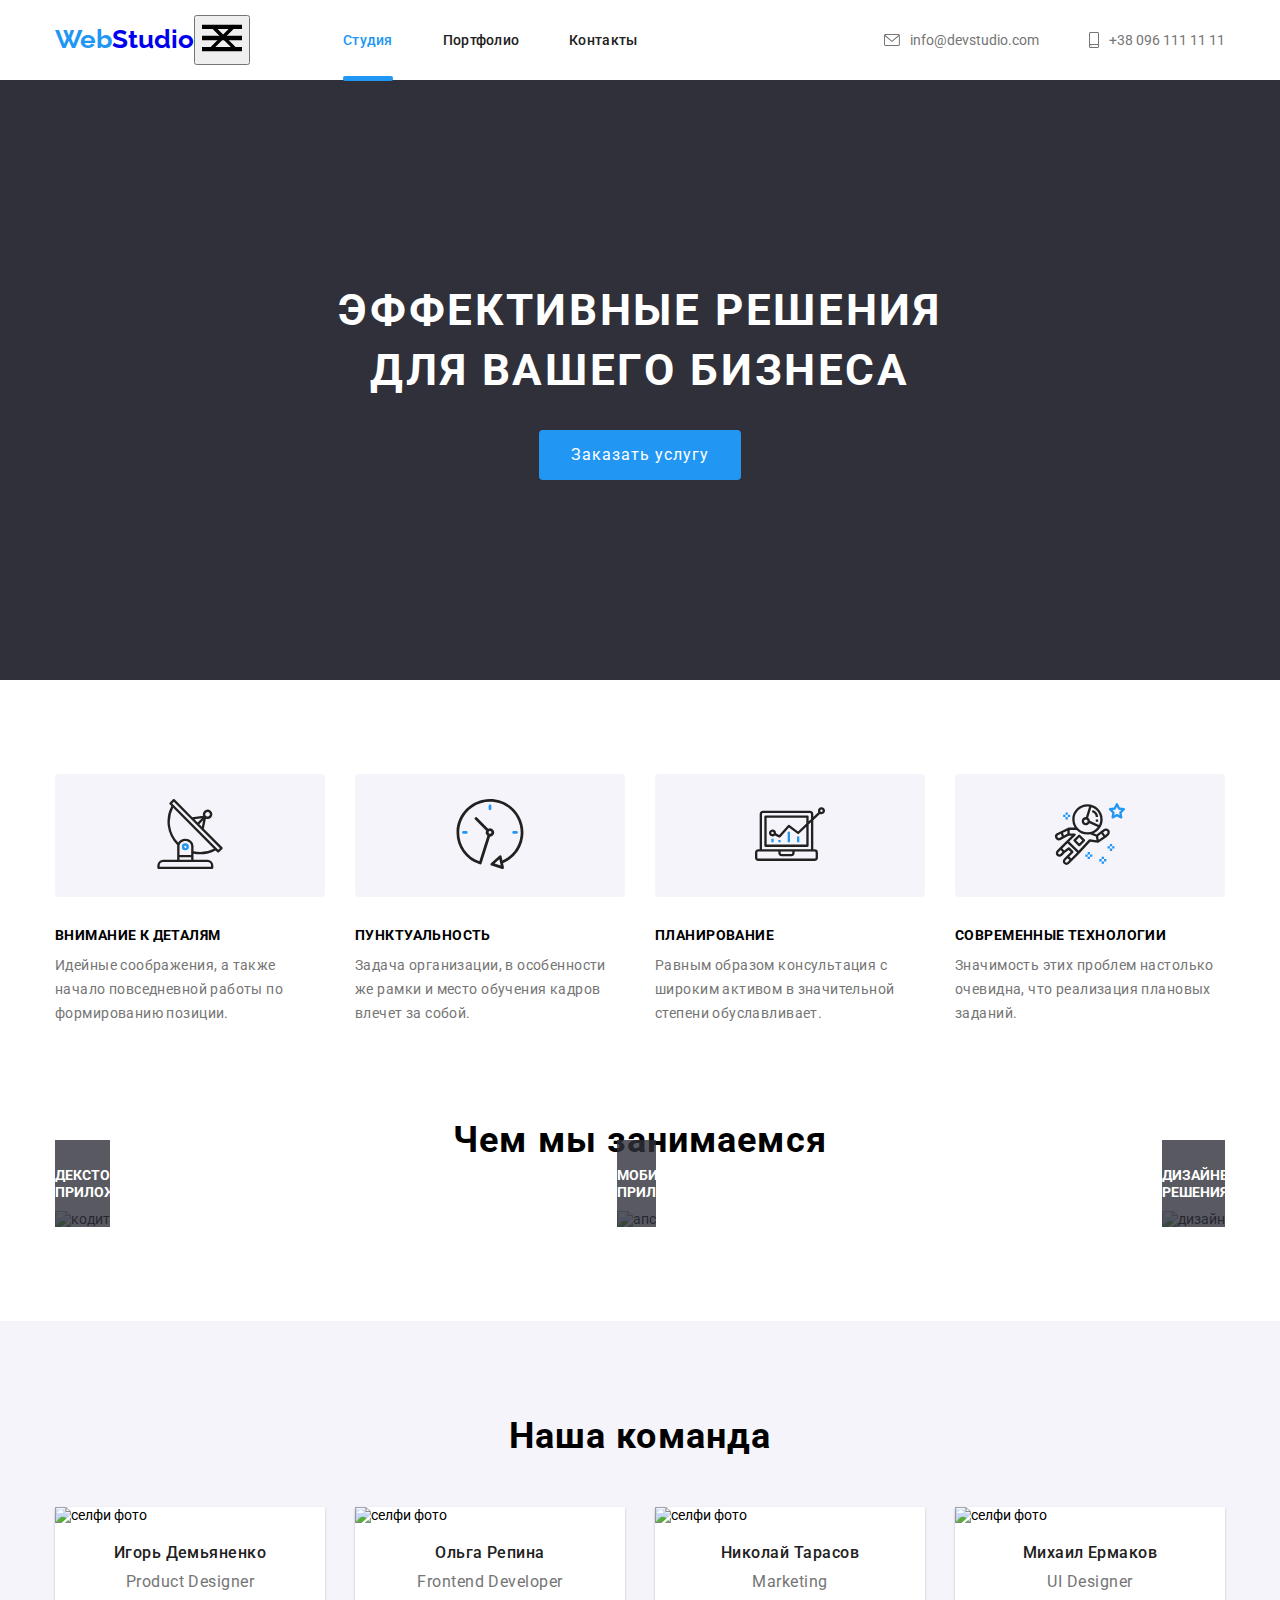
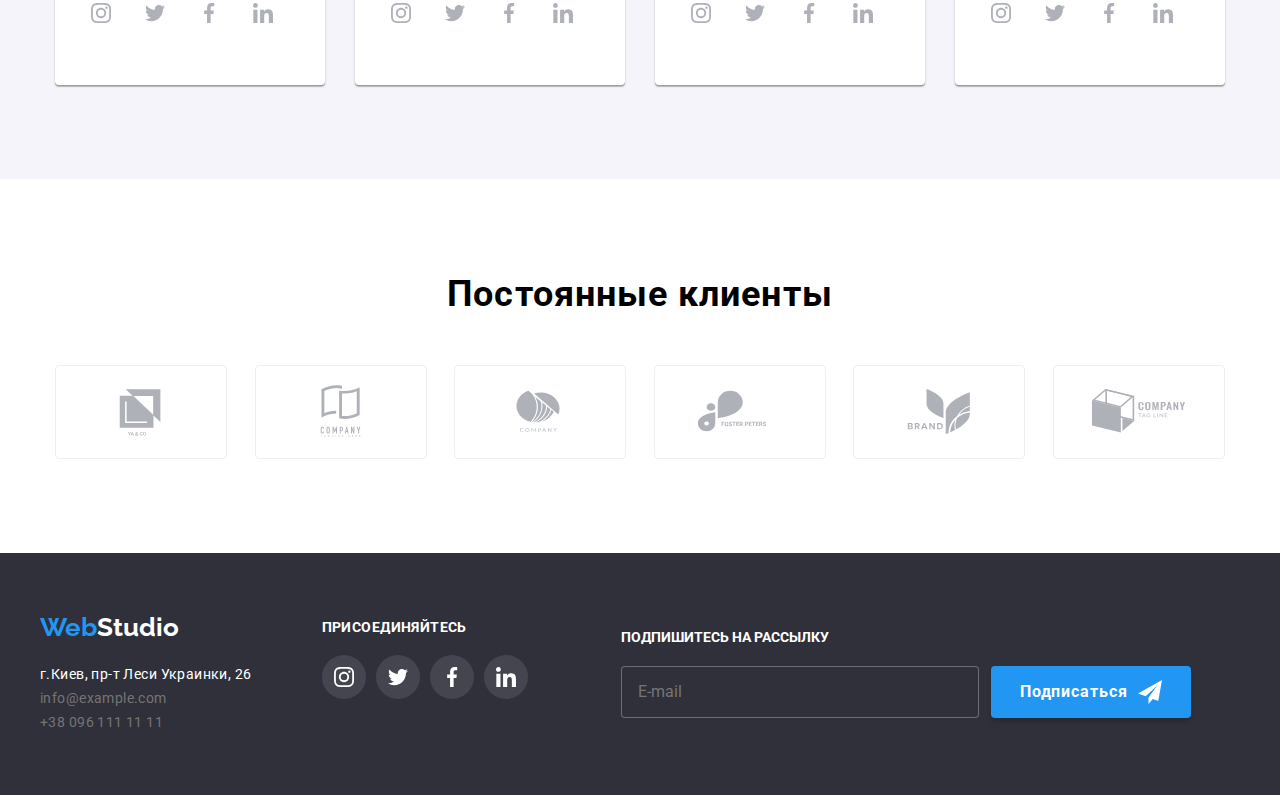
==== index.html @ fc9fba57 "main section media" ====
<!DOCTYPE html>
<html lang="en">

<head>
    <meta charset="UTF-8">
    <meta http-equiv="X-UA-Compatible" content="IE=edge">
    <meta name="viewport" content="width=device-width , initial-scale=1.0">
    <title>WebStudio</title>
    <link
        href="https://fonts.googleapis.com/css2?family=Raleway:wght@400;500&family=Roboto:wght@400;500;700;900&display=swap"
        rel="stylesheet">
    <!-- <link rel="stylesheet"
        href="https://cdnjs.cloudflare.com/ajax/libs/modern-normalize/1.1.0/modern-normalize.min.css"> -->
    <link rel="stylesheet" href="./css/main.min.css">
</head>

<body>
    <!-- шапка сайта -->
    <header class="header">
        <div class="container header__content--centered">
            <a href="#" class="logo"><span>Web</span>Studio</a>
            <button type="button" class="button__mobile  data-menu-button" aria-expanded="false"
                aria-control="header__menu">
                <svg width="40px" height="40px" aria-label="переключательмобильного меню">
                    <use class="button__mobile-menu" xlink:href="./images/svg/icon.svg#icon-mobile-menu">
                    </use>
                    <use class="button__mobile-cross" xlink:href="./images/svg/icon.svg#icon-close"></use>
                </svg>
            </button>
            <div class="header__menu " id="header__menu" data-menu></div>
            <!-- навигация шапки -->
            <nav class="nav-header">
                <ul class="nav-header__list">
                    <li class="nav-header__item nav-header__item-active"><a href="./index.html"
                            class="nav-header__link nav-header__link current">Студия</a>
                    </li>
                    <li class="nav-header__item"><a href="./portfolio.html" class="nav-header__link">Портфолио</a></li>
                    <li class="nav-header__item"><a href="#" class="nav-header__link">Контакты</a></li>
                </ul>
            </nav>

            <!-- контакты шапки -->
            <ul class="contacts-list">
                <li class="contacts-list__item">
                    <a href=" mailto:info@devstudio.com" class="contact-list__link contact-list__link--centered">
                        <svg class="svg-header" width="16" height="12">
                            <use href="./images/svg/icon.svg#icon-envelope"></use>
                        </svg>
                        <span>info@devstudio.com</span></a>
                </li>
                <li class="contacts-list__item">
                    <a href=" tel:+380961111111" class="contact-list__link contact-list__link--centered">
                        <svg class="svg-header" width="10" height="16">
                            <use href="./images/svg/icon.svg#icon-smartphone"></use>
                        </svg>
                        <span>+38 096 111 11 11</span></a>
                </li>
            </ul>
        </div>
    </header>

    <!-- главная страница -->
    <main class="main">
        <section class="main__section">
            <div class="container main__content">
                <h1 class="main__title">Эффективные решения для вашего бизнеса</h1>
                <button class="main__button" data-modal-open type="button">Заказать услугу</button>
            </div>
        </section>
        <!-- Информация -->
        <section class="info">
            <div class="container info__container">
                <ul class="info__list flex-between">
                    <li class="info__item">
                        <div class="svg">
                            <svg class="svg__icon" width="70" height="70">
                                <use href="./images/svg/icon.svg#icon-antenna"></use>
                            </svg>
                        </div>
                        <h2 class="info__label">Внимание к деталям</h2>
                        <p class="info-item">Идейные соображения, а также начало повседневной работы по формированию
                            позиции.</p>
                    </li>
                    <li class="info__item">
                        <div class="svg">
                            <svg class="svg__icon" width="70" height="70">
                                <use href="./images/svg/icon.svg#icon-clock"></use>
                            </svg>
                        </div>
                        <h2 class="info__label">Пунктуальность</h2>
                        <p class="info-item">Задача организации, в особенности же рамки и место обучения кадров влечет
                            за
                            собой.</p>
                    </li>
                    <li class="info__item">
                        <div class="svg">
                            <svg class="svg__icon" width="70" height="70">
                                <use href="./images/svg/icon.svg#icon-diagram"></use>
                            </svg>
                        </div>
                        <h2 class="info__label">Планирование</h2>
                        <p class="info-item">Равным образом консультация с широким активом в значительной степени
                            обуславливает.</p>
                    </li>
                    <li class="info__item">
                        <div class="svg">
                            <svg class="svg__icon" width="70" height="70">
                                <use href="./images/svg/icon.svg#icon-astronaut"></use>
                            </svg>
                        </div>
                        <h2 class="info__label">Современные технологии</h2>
                        <p class="info-item">Значимость этих проблем настолько очевидна, что реализация плановых
                            заданий.
                        </p>
                    </li>
                </ul>
            </div>

        </section>
        <!-- описание -->
        <section class="about-us">
            <div class="container">
                <h2 class="title">Чем мы занимаемся</h2>
                <ul class="preview flex-between">
                    <li class="preview__item">
                        <img class="preview__img" src="./images/img2.jpg" alt="кодит" width="370">
                        <p class="preview__text"> Декстопные приложения</p>
                    </li>
                    <li class="preview__item">
                        <img class="preview__img" src="./images/img3.jpg" alt="апс" width="370">
                        <p class="preview__text">Мобильные приложения</p>
                    </li>
                    <li class="preview__item">
                        <img class="preview__img" src="./images/img1.jpg" alt="дизайн" width="370">
                        <p class="preview__text"> Дизайнерские решения</p>
                    </li>
                </ul>
            </div>
        </section>
        <!-- команда -->
        <section class="team">
            <div class="container container-team">
                <h2 class="title">Наша команда</h2>
                <ul class="team-list flex-between">
                    <li class="team__card">
                        <img src="./images/img4.jpg" alt="селфи фото" width="270"></a>
                        <div class="team__discription">
                            <h3 class="team__name">Игорь Демьяненко</h3>
                            <p class="team__position">Product Designer</p>
                            <!-- блок соцсетей -->
                            <ul class="soc-wrap">
                                <li class="soc-wrap__item">
                                    <a href="#" class="soc-wrap__link">
                                        <svg width="20" height="20">
                                            <use href="./images/svg/icon.svg#icon-instagram">
                                            </use>
                                        </svg>
                                    </a>
                                </li>
                                <li class="soc-wrap__item">
                                    <a href="#" class="soc-wrap__link">
                                        <svg width="20" height="20">
                                            <use href="./images/svg/icon.svg#icon-twitter"></use>
                                        </svg>
                                    </a>
                                </li>
                                <li class="soc-wrap__item">
                                    <a href="#" class="soc-wrap__link">
                                        <svg width="20" height="20">
                                            <use href="./images/svg/icon.svg#icon-facebook"></use>
                                        </svg>
                                    </a>
                                </li>
                                <li class="soc-wrap__item">
                                    <a href="#" class="soc-wrap__link">
                                        <svg width="20" height="20">
                                            <use href="./images/svg/icon.svg#icon-linkedin"></use>
                                        </svg>
                                    </a>
                                </li>
                            </ul>
                        </div>
                    </li>
                    <li class="team__card">
                        <img src="./images/img7.jpg" alt="селфи фото" width="270"></a>
                        <div class="team__discription">
                            <h3 class="team__name">Ольга Репина</h3>
                            <p class="team__position">Frontend Developer</p>
                            <ul class="soc-wrap">
                                <li class="soc-wrap__item">
                                    <a href="#" class="soc-wrap__link">
                                        <svg width="20" height="20">
                                            <use href="./images/svg/icon.svg#icon-instagram">
                                            </use>
                                        </svg>
                                    </a>
                                </li>
                                <li class="soc-wrap__item">
                                    <a href="#" class="soc-wrap__link">
                                        <svg width="20" height="20">
                                            <use href="./images/svg/icon.svg#icon-twitter"></use>
                                        </svg>
                                    </a>
                                </li>
                                <li class="soc-wrap__item">
                                    <a href="#" class="soc-wrap__link">
                                        <svg width="20" height="20">
                                            <use href="./images/svg/icon.svg#icon-facebook"></use>
                                        </svg>
                                    </a>
                                </li>
                                <li class="soc-wrap__item">
                                    <a href="#" class="soc-wrap__link">
                                        <svg width="20" height="20">
                                            <use href="./images/svg/icon.svg#icon-linkedin"></use>
                                        </svg>
                                    </a>
                                </li>
                            </ul>
                        </div>

                    </li>
                    <li class="team__card">
                        <img src="./images/img6.jpg" alt="селфи фото" width="270"></a>
                        <div class="team__discription">
                            <h3 class="team__name">Николай Тарасов</h3>
                            <p class="team__position">Marketing</p>
                            <ul class="soc-wrap">
                                <li class="soc-wrap__item">
                                    <a href="#" class="soc-wrap__link">
                                        <svg width="20" height="20">
                                            <use href="./images/svg/icon.svg#icon-instagram">
                                            </use>
                                        </svg>
                                    </a>
                                </li>
                                <li class="soc-wrap__item">
                                    <a href="#" class="soc-wrap__link">
                                        <svg width="20" height="20">
                                            <use href="./images/svg/icon.svg#icon-twitter"></use>
                                        </svg>
                                    </a>
                                </li>
                                <li class="soc-wrap__item">
                                    <a href="#" class="soc-wrap__link">
                                        <svg width="20" height="20">
                                            <use href="./images/svg/icon.svg#icon-facebook"></use>
                                        </svg>
                                    </a>
                                </li>
                                <li class="soc-wrap__item">
                                    <a href="#" class="soc-wrap__link">
                                        <svg width="20" height="20">
                                            <use href="./images/svg/icon.svg#icon-linkedin"></use>
                                        </svg>
                                    </a>
                                </li>
                            </ul>
                        </div>
                    </li>
                    <li class="team__card">
                        <img src="./images/img5.jpg" alt="селфи фото" width="270"></a>
                        <div class="team__discription">
                            <h3 class="team__name">Михаил Ермаков</h3>
                            <p class="team__position">UI Designer</p>
                            <ul class="soc-wrap">
                                <li class="soc-wrap__item">
                                    <a href="#" class="soc-wrap__link">
                                        <svg width="20" height="20">
                                            <use href="./images/svg/icon.svg#icon-instagram">
                                            </use>
                                        </svg>
                                    </a>
                                </li>
                                <li class="soc-wrap__item">
                                    <a href="#" class="soc-wrap__link">
                                        <svg width="20" height="20">
                                            <use href="./images/svg/icon.svg#icon-twitter"></use>
                                        </svg>
                                    </a>
                                </li>
                                <li class="soc-wrap__item">
                                    <a href="#" class="soc-wrap__link">
                                        <svg width="20" height="20">
                                            <use href="./images/svg/icon.svg#icon-facebook"></use>
                                        </svg>
                                    </a>
                                </li>
                                <li class="soc-wrap__item">
                                    <a href="#" class="soc-wrap__link">
                                        <svg width="20" height="20">
                                            <use href="./images/svg/icon.svg#icon-linkedin"></use>
                                        </svg>
                                    </a>
                                </li>
                            </ul>
                        </div>
                    </li>
                </ul>
            </div>
        </section>
        <!-- Клиенты -->
        <section class="client">
            <div class="container">
                <h2 class="title">Постоянные клиенты</h2>
                <ul class="client-list flex-between">
                    <li class="client__item">
                        <a href="#" class="client__link centered">
                            <svg class="client__icon" width="106" height="60">
                                <use href="./images/svg/icon.svg#icon-Logo"></use>
                            </svg>
                        </a>
                    </li>
                    <li class="client__item">
                        <a href="#" class="client__link">
                            <svg class="client__icon" width="106" height="60">
                                <use href="./images/svg/icon.svg#icon-Logo-1"></use>
                            </svg>
                        </a>
                    </li>
                    <li class="client__item">
                        <a href="#" class="client__link">
                            <svg class="client__icon" width="106" height="60">
                                <use href="./images/svg/icon.svg#icon-Logo-2"></use>
                            </svg>
                        </a>
                    </li>
                    <li class="client__item">
                        <a href="#" class="client__link">
                            <svg class="client__icon" width="106" height="60">
                                <use href="./images/svg/icon.svg#icon-Logo-5"></use>
                            </svg>
                        </a>
                    </li>
                    <li class="client__item">
                        <a href="#" class="client__link">
                            <svg class="client__icon" width="106" height="60">
                                <use href="./images/svg/icon.svg#icon-Logo-3"></use>
                            </svg>
                        </a>
                    </li>
                    <li class="client__item">
                        <a href="#" class="client__link">
                            <svg class="client__icon" width="106" height="60">
                                <use href="./images/svg/icon.svg#icon-Logo-6"></use>
                            </svg>
                        </a>
                    </li>
                </ul>
            </div>
        </section>

        <!-- подвал -->
        <footer class="footer">
            <div class="container footer__content footer__content--centered">
                <div>
                    <a href="#" class="logo footer__logo"><span>Web</span>Studio</a>
                    <address class="address">
                        <ul class="address__list">
                            <li class="address__link"><a href="https://www.google.com/maps" class="address__map">г.Киев,
                                    пр-т Леси Украинки, 26</a></li>
                            <li class="address__link"><a href="#" class="contact-list__link">info@example.com</a></li>
                            <li class="address__link"><a href="tel:+380961111111" class="contact-list__link">+38 096 111
                                    11
                                    11</a>
                            </li>
                        </ul>
                    </address>
                </div>
                <!-- соцблок футера -->
                <div class="social-link-footer">
                    <h2 class="info-title-footer">Присоединяйтесь</h2>
                    <ul class="soc-wrap">
                        <li class="soc-wrap__item">
                            <a href="#" class="soc-wrap__link soc-wrap__link--color">
                                <svg class="soc-wrap__icon" width="20" height="20">
                                    <use href="./images/svg/icon.svg#icon-instagram"></use>
                                </svg>
                            </a>
                        </li>
                        <li class="soc-wrap__item">
                            <a href="#" class="soc-wrap__link soc-wrap__link--color">
                                <svg class="soc-wrap__icon" width="20" height="20">
                                    <use href="./images/svg/icon.svg#icon-twitter"></use>
                                </svg>
                            </a>
                        </li>
                        <li class="soc-wrap__item">
                            <a href="#" class="soc-wrap__link soc-wrap__link--color">
                                <svg class="soc-wrap__icon" width="20" height="20">
                                    <use href="./images/svg/icon.svg#icon-facebook"></use>
                                </svg>
                            </a>
                        </li>
                        <li class="soc-wrap__item">
                            <a href="#" class="soc-wrap__link soc-wrap__link--color">
                                <svg class="soc-wrap__icon" width="20" height="20">
                                    <use href="./images/svg/icon.svg#icon-linkedin"></use>
                                </svg>
                            </a>
                        </li>
                    </ul>
                </div>
                <!-- подписка в футере -->
                <div class="sub-form">
                    <form class="sub-form__content">
                        <div class="sub-form__input">
                            <label class="sub-form__caption" for="subscrabe">Подпишитесь на рассылку</label>
                            <input class="sub-form__email" type="email" name="subscrabe_email" id="subscrabe"
                                placeholder="E-mail" />
                        </div>
                        <div class="button-thumb">
                            <button type="submit" class="sub-button__label"> Подписаться
                                <svg class="sub-button__icon" width="24px" height="24px">
                                    <use href="./images/svg/icon.svg#icon-airplane"></use>
                                </svg>
                            </button>
                        </div>
                    </form>
                </div>
            </div>

        </footer>

        <!-- Модальное окно -->
        <div class="backdrop is-hidden" data-modal>
            <div class="modal">
                <button class="close" data-modal-close>
                    <svg class="close_icon" width="18px" height="18px">
                        <use href="./images/svg/icon.svg#icon-close">
                        </use>
                    </svg>
                </button>
                <!-- Формы модалки -->
                <form class="form-order" action="js-speaker-form">
                    <p class="form-header">Оставьте свои данные, мы вам перезвоним</p>
                    <div class="input-field">
                        <div class="position-field">
                            <label class="form-field ">
                                <span class="form-field-text">Имя</span>
                                <div class="form-field-position">
                                    <input class="form-input" type="text" name="user-name" />
                                    <svg class="form-icon" width="18px" height="18px">
                                        <use href="./images/svg/icon.svg#icon-person-black"></use>
                                    </svg>
                                </div>
                            </label>
                        </div>
                        <div class="position-field">
                            <label class="form-field">
                                <span class=" form-field-text">Телефон</span>
                                <div class="form-field-position">
                                    <input class="form-input" type="tel" name="user-tel" />
                                    <svg class="form-icon" width="18px" height="18px">
                                        <use href="./images/svg/icon.svg#icon-phone-black"></use>
                                    </svg>
                                </div>
                            </label>
                        </div>
                        <div class="position-field">
                            <label class="form-field">
                                <span class=" form-field-text"> Почта</span>
                                <div class="form-field-position">
                                    <input class="form-input" type="email" name="user-mail" />
                                    <svg class="form-icon" width="18px" height="18px">
                                        <use href="./images/svg/icon.svg#icon-email-black"></use>
                                    </svg>
                                </div>
                            </label>
                        </div>
                        <div class="position-field">
                            <label class="form-field">
                                <span class=" form-field-text">Комментарий</span>
                                <textarea class=" form-text" name="user-mail" rows="10"
                                    placeholder="Введите текст"></textarea>
                            </label>
                        </div>
                    </div>
                    <div class="form-field сheck_box_form">
                        <label class="сheck_box_label">
                            <input class="check_input" type="checkbox" name="privacy_policy">
                            <span class="check_box"></span>
                            Соглашаюсь с рассылкой и принимаю <a href="#">Условия договора</a>
                        </label>
                    </div>
                    <button class="button-form" type="submit">Отправить</button>
                </form>
                <script defer src="https://cdnjs.cloudflare.com/ajax/libs/body-scroll-lock/3.1.5/bodyScrollLock.min.js"
                    integrity="sha512-HowizSDbQl7UPEAsPnvJHlQsnBmU2YMrv7KkTBulTLEGz9chfBoWYyZJL+MUO6p/yBuuMO/8jI7O29YRZ2uBlA=="
                    crossorigin="anonymous"></script>
                <script defer src="js/mobile-menu.js"></script>
                <script src="./Js/menu.js"></script>
                <script src="./js/modal.js"></script>
</body>

</html>
---- css/main.min.css ----
/*! modern-normalize v0.6.0 | MIT License | https://github.com/sindresorhus/modern-normalize */*,*::before,*::after{-webkit-box-sizing:border-box;box-sizing:border-box}:root{-moz-tab-size:4;-o-tab-size:4;tab-size:4}html{line-height:1.15;-webkit-text-size-adjust:100%}body{margin:0}body{font-family:system-ui,-apple-system,"Segoe UI",Roboto,Helvetica,Arial,sans-serif,"Apple Color Emoji","Segoe UI Emoji"}hr{height:0}abbr[title]{-webkit-text-decoration:underline dotted;text-decoration:underline dotted}b,strong{font-weight:bolder}code,kbd,samp,pre{font-family:SFMono-Regular,Consolas,"Liberation Mono",Menlo,monospace;font-size:1em}small{font-size:80%}sub,sup{font-size:75%;line-height:0;position:relative;vertical-align:baseline}sub{bottom:-0.25em}sup{top:-0.5em}button,input,optgroup,select,textarea{font-family:inherit;font-size:100%;line-height:1.15;margin:0}button,select{text-transform:none}button,[type=button],[type=reset],[type=submit]{-webkit-appearance:button}button::-moz-focus-inner,[type=button]::-moz-focus-inner,[type=reset]::-moz-focus-inner,[type=submit]::-moz-focus-inner{border-style:none;padding:0}button:-moz-focusring,[type=button]:-moz-focusring,[type=reset]:-moz-focusring,[type=submit]:-moz-focusring{outline:1px dotted ButtonText}fieldset{padding:.35em .75em .625em}legend{padding:0}progress{vertical-align:baseline}[type=number]::-webkit-inner-spin-button,[type=number]::-webkit-outer-spin-button{height:auto}[type=search]{-webkit-appearance:textfield;outline-offset:-2px}[type=search]::-webkit-search-decoration{-webkit-appearance:none}::-webkit-file-upload-button{-webkit-appearance:button;font:inherit}summary{display:list-item}body{font-family:"Roboto",Arial,sans-serif;font-size:14px}address{font-style:normal;margin-top:20px}a{text-decoration:none}h1,h2,h3,p,ul{list-style:none;margin:0px;padding:0px}img{min-width:100%;height:auto;display:block}.centered{display:-webkit-box;display:-ms-flexbox;display:flex;-webkit-box-align:center;-ms-flex-align:center;align-items:center}.flex-between{display:-webkit-box;display:-ms-flexbox;display:flex;-webkit-box-pack:justify;-ms-flex-pack:justify;justify-content:space-between}.container{width:1200px;padding:0 15px;margin:0 auto}.logo{font-family:Raleway;font-size:26px;font-weight:700}.logo span{color:#2196f3}.nav-header{margin-left:93px}.nav-header__list{display:-webkit-box;display:-ms-flexbox;display:flex}.nav-header__item:not(:first-child){margin-left:50px}.nav-header__link::after{content:"";position:absolute;left:0;bottom:-1px;display:none;width:100%;height:5px;border-radius:2px;background-color:#2196f3}.nav-header__link{position:relative;display:block;padding:32px 0;color:#212121;font-weight:500;font-size:14px;line-height:16px;letter-spacing:.02em;-webkit-transition:color 250ms cubic-bezier(0.4, 0, 0.2, 1),background-color 250ms cubic-bezier(0.4, 0, 0.2, 1);transition:color 250ms cubic-bezier(0.4, 0, 0.2, 1),background-color 250ms cubic-bezier(0.4, 0, 0.2, 1)}.nav-header__link.current::after{display:block}.nav-header__link:hover,.current{color:#2196f3}.contacts-list{display:-webkit-box;display:-ms-flexbox;display:flex;margin-left:auto}.contacts-list__item+.contacts-list__item{margin-left:50px}.contact-list__link{color:#757575;-webkit-transition:color 250ms cubic-bezier(0.4, 0, 0.2, 1);transition:color 250ms cubic-bezier(0.4, 0, 0.2, 1)}.contact-list__link:hover{color:#2196f3}.contact-list__link:hover .svg-header{fill:#2196f3}.svg-header{margin-right:10px;fill:#757575;-webkit-transition:color 250ms cubic-bezier(0.4, 0, 0.2, 1);transition:color 250ms cubic-bezier(0.4, 0, 0.2, 1)}.header__content--centered,.contact-list__link--centered{display:-webkit-box;display:-ms-flexbox;display:flex;-webkit-box-align:center;-ms-flex-align:center;align-items:center}.main__button{padding:10px 32px;margin-top:30px;display:inline-block;border-radius:4px;border:none;background-color:#2196f3;color:#fff;cursor:pointer;font-size:16px;line-height:30px;letter-spacing:.06em;-webkit-transition:color 250ms cubic-bezier(0.4, 0, 0.2, 1),background-color 250ms cubic-bezier(0.4, 0, 0.2, 1);transition:color 250ms cubic-bezier(0.4, 0, 0.2, 1),background-color 250ms cubic-bezier(0.4, 0, 0.2, 1)}.main__button:focus,.main__button:hover{color:#2196f3;background-color:#fff}.title{margin-bottom:50px;text-align:center;font-weight:700;font-size:36px;line-height:42px;letter-spacing:.03em}.main__section{padding:200px 0;text-align:center;background-color:#2f303a;background-size:cover;background-position:center;background-image:-webkit-gradient(linear, left top, right top, from(rgba(47, 48, 58, 0.4)), to(rgba(47, 48, 58, 0.4))),url(../images/mainsection.jpg);background-image:linear-gradient(to right, rgba(47, 48, 58, 0.4), rgba(47, 48, 58, 0.4)),url(../images/mainsection.jpg)}.main__section .main__title{margin:auto;width:696px;color:#fff;font-size:44px;line-height:60px;letter-spacing:.06em;text-transform:uppercase}.info__item{width:270px}.info{padding:94px 0 47px}.svg{background-color:#f5f4fa;padding:25px 100px;border-radius:4px}.info__label{padding-top:30px;padding-bottom:10px;font-size:14px;line-height:16px;letter-spacing:.03em;text-transform:uppercase}.info-item{color:#757575;font-size:14px;line-height:24px;letter-spacing:.03em}.about-us{padding:47px 0 94px}.preview__item{position:relative}.preview__img{display:block;width:100%;height:auto}.preview__text{position:absolute;padding:27px 0;left:0;bottom:0;width:100%;color:#fff;font-weight:700;font-size:14px;line-height:1.17;text-transform:uppercase;text-align:center;background-color:rgba(47,48,58,.8)}.team{background-color:#f5f4fa;padding:94px 0px}.team__card{background-color:#fff;border-radius:0px 0px 4px 4px}.team-list .team__card{-webkit-box-shadow:0px 1px 3px rgba(0,0,0,.12),0px 1px 1px rgba(0,0,0,.14),0px 2px 1px rgba(0,0,0,.2);box-shadow:0px 1px 3px rgba(0,0,0,.12),0px 1px 1px rgba(0,0,0,.14),0px 2px 1px rgba(0,0,0,.2);border-radius:0 0 4px 4px}.team__discription{padding:20px 24px}.team__name{margin-bottom:10px;font-size:16px;font-weight:500;color:#212121;line-height:19px;text-align:center;letter-spacing:.03em}.team__position{color:#757575;font-size:16px;font-weight:400;line-height:19px;text-align:center;letter-spacing:.03em}.soc-wrap{display:-webkit-box;display:-ms-flexbox;display:flex;margin:0 auto;padding-bottom:30px}.soc-wrap__item:not(:last-child){margin-right:10px}.soc-wrap__link{display:-webkit-box;display:-ms-flexbox;display:flex;height:44px;width:44px;border-radius:50%;-webkit-box-align:center;-ms-flex-align:center;align-items:center;-webkit-box-pack:center;-ms-flex-pack:center;justify-content:center;fill:#afb1b8;-webkit-transition:fill 250ms cubic-bezier(0.4, 0, 0.2, 1);transition:fill 250ms cubic-bezier(0.4, 0, 0.2, 1);-webkit-transition:background-color 250ms cubic-bezier(0.4, 0, 0.2, 1);transition:background-color 250ms cubic-bezier(0.4, 0, 0.2, 1)}.soc-wrap__link:hover,.soc-wrap__link:focus{background-color:#2196f3;fill:#fff}.client{padding:94px 0}.client__item{display:-webkit-box;display:-ms-flexbox;display:flex}.client__link{display:-webkit-box;display:-ms-flexbox;display:flex;-webkit-box-pack:center;-ms-flex-pack:center;justify-content:center;-webkit-box-align:center;-ms-flex-align:center;align-items:center;padding:16px 32px;border-radius:4px;border:1px solid #eee;-webkit-transition:color 250ms cubic-bezier(0.4, 0, 0.2, 1),border 250ms cubic-bezier(0.4, 0, 0.2, 1);transition:color 250ms cubic-bezier(0.4, 0, 0.2, 1),border 250ms cubic-bezier(0.4, 0, 0.2, 1)}.client__icon{fill:#afb1b8}.client__link:hover,.client__link:focus{border-color:#2196f3}.client__link:hover .client__icon{fill:#2196f3}.footer{background-color:#2f303a;padding:60px 0}.footer__content{padding:0px}.footer__content--centered{display:-webkit-box;display:-ms-flexbox;display:flex;-webkit-box-align:center;-ms-flex-align:center;align-items:center}.footer__logo,.address__map{color:#fff;-webkit-transition:color 250ms cubic-bezier(0.4, 0, 0.2, 1);transition:color 250ms cubic-bezier(0.4, 0, 0.2, 1)}.address{margin-top:20px}.address__map{color:#fff;font-size:14px;line-height:1.7;letter-spacing:.03em;text-decoration:none;font-style:normal;-webkit-transition:color 250ms cubic-bezier(0.4, 0, 0.2, 1);transition:color 250ms cubic-bezier(0.4, 0, 0.2, 1)}.address__map:hover,.address__map:focus{color:#2196f3}.address__link{color:#fff;font-size:14px;line-height:1.7;letter-spacing:.03em;text-decoration:none;font-style:normal;-webkit-transition:color 250ms cubic-bezier(0.4, 0, 0.2, 1);transition:color 250ms cubic-bezier(0.4, 0, 0.2, 1)}.info-title-footer{padding-bottom:20px;color:#fff;font-size:14px;line-height:16px;letter-spacing:.03em;text-transform:uppercase}.social-link-footer{margin-left:70px}.soc-wrap__icon{-webkit-transition:fill 250ms cubic-bezier(0.4, 0, 0.2, 1);transition:fill 250ms cubic-bezier(0.4, 0, 0.2, 1)}.soc-wrap__link--color{fill:#fff;background-color:rgba(255,255,255,.1);-webkit-transition:background-color 250ms cubic-bezier(0.4, 0, 0.2, 1);transition:background-color 250ms cubic-bezier(0.4, 0, 0.2, 1)}.sub-form{margin-left:93px}.sub-form__content{display:-webkit-box;display:-ms-flexbox;display:flex;margin-left:auto}.sub-form__content:last-child{-webkit-box-align:end;-ms-flex-align:end;align-items:flex-end}.sub-form__input{display:-webkit-box;display:-ms-flexbox;display:flex;max-width:358px;-webkit-box-orient:vertical;-webkit-box-direction:normal;-ms-flex-direction:column;flex-direction:column}.sub-form__caption{color:#fff;font-weight:700;font-size:14px;line-height:1.14;text-transform:uppercase}.sub-form__email{background-color:#2f303a;font-size:16px;line-height:1.25;border:1px solid rgba(255,255,255,.3);border-radius:4px;margin-top:20px;padding:14.5px 0 15px 16px;width:358px;color:#fff}.sub-button__label{color:#fff;background-color:#2196f3;font-weight:700;font-size:16px;line-height:1.87;cursor:pointer;letter-spacing:.06em;display:-webkit-box;display:-ms-flexbox;display:flex;-webkit-box-align:center;-ms-flex-align:center;align-items:center;-webkit-box-pack:center;-ms-flex-pack:center;justify-content:center;margin-left:12px;padding:11px 29px;border-radius:4px;border:0px solid transparent;-webkit-box-shadow:0px 4px 4px rgba(0,0,0,.15);box-shadow:0px 4px 4px rgba(0,0,0,.15);-webkit-transition:background-color 250ms cubic-bezier(0.4, 0, 0.2, 1),color 250ms cubic-bezier(0.4, 0, 0.2, 1);transition:background-color 250ms cubic-bezier(0.4, 0, 0.2, 1),color 250ms cubic-bezier(0.4, 0, 0.2, 1)}.sub-button__label:hover,.sub-button__label:focus,.sub-button__label:hover .sub-button__icon{color:#2196f3;background-color:#fff;fill:#2196f3}.sub-button__icon{margin-left:10px;fill:#fff;-webkit-transition:fill 250ms cubic-bezier(0.4, 0, 0.2, 1);transition:fill 250ms cubic-bezier(0.4, 0, 0.2, 1)}.backdrop.is-hidden{opacity:0;pointer-events:none}.backdrop{position:fixed;left:0;top:0;width:100%;height:100%;background-color:rgba(0,0,0,.2);opacity:1;-webkit-transition:opacity 250ms cubic-bezier(0.4, 0, 0.2, 1);transition:opacity 250ms cubic-bezier(0.4, 0, 0.2, 1)}.backdrop.is-hidden .modal{-webkit-transform:translate(-50%, -50%) scale(0.1);transform:translate(-50%, -50%) scale(0.1)}.modal{position:absolute;left:50%;top:50%;padding:40px;min-width:528px;min-height:581px;border-radius:4px;background-color:#fff;-webkit-transform:translate(-50%, -50%) scale(0.9);transform:translate(-50%, -50%) scale(0.9);-webkit-transition:-webkit-transform 250ms cubic-bezier(0.4, 0, 0.2, 1);transition:-webkit-transform 250ms cubic-bezier(0.4, 0, 0.2, 1);transition:transform 250ms cubic-bezier(0.4, 0, 0.2, 1);transition:transform 250ms cubic-bezier(0.4, 0, 0.2, 1), -webkit-transform 250ms cubic-bezier(0.4, 0, 0.2, 1)}.close{display:-webkit-box;display:-ms-flexbox;display:flex;color:#212121;position:absolute;-webkit-box-align:center;-ms-flex-align:center;align-items:center;right:8px;top:8px;width:30px;height:30px;cursor:pointer;background-color:#fff;border:1px solid rgba(0,0,0,.1);border-radius:50%;-webkit-transition:color 250ms cubic-bezier(0.4, 0, 0.2, 1);transition:color 250ms cubic-bezier(0.4, 0, 0.2, 1)}.close:hover,.close:focus{color:#2196f3}.form-header{display:inline-block;font-weight:700;font-size:20px;line-height:1.17;color:#212121;text-align:center;margin-bottom:12px}.form-input:focus+.form-icon{fill:#2196f3}.form-input:focus,.form-text:focus,.form-input:hover,.form-text:hover{border-color:#2196f3;outline:none}.form-field-position{position:relative}.position-field{margin-bottom:10px}.form-field{display:-webkit-box;display:-ms-flexbox;display:flex;-webkit-box-orient:vertical;-webkit-box-direction:normal;-ms-flex-direction:column;flex-direction:column}.check_box_form{margin:30px 0 20px 0}.form-field-text{font-size:12px;line-height:1.16;letter-spacing:.01em;margin-bottom:4px}.form-text{resize:none;border:1px solid rgba(33,33,33,.2);padding:12px 16px;-webkit-transition:border 250ms cubic-bezier(0.4, 0, 0.2, 1);transition:border 250ms cubic-bezier(0.4, 0, 0.2, 1)}.form-icon{fill:#212121;position:absolute;top:50%;left:15px;-webkit-transform:translateY(-50%);transform:translateY(-50%);-webkit-transition:fill 250ms cubic-bezier(0.4, 0, 0.2, 1);transition:fill 250ms cubic-bezier(0.4, 0, 0.2, 1)}.form-input{padding:11px 0 11px 42px;border:1px solid rgba(33,33,33,.2);border-radius:4px;width:100%;-webkit-transition:border 250ms cubic-bezier(0.4, 0, 0.2, 1);transition:border 250ms cubic-bezier(0.4, 0, 0.2, 1)}.input-field{margin-bottom:20px}.check_box_label{display:-webkit-box;display:-ms-flexbox;display:flex;-webkit-box-pack:center;-ms-flex-pack:center;justify-content:center;-webkit-box-align:center;-ms-flex-align:center;align-items:center;font-size:14px;line-height:1.71;cursor:pointer}.check_input{position:absolute;-webkit-appearance:none;-moz-appearance:none;appearance:none}.check_box{display:inline-block;width:16px;height:15px;background-color:#fff;border:2px solid #212121;margin-right:7px;border-radius:4px;-webkit-transition:background-color 250ms cubic-bezier(0.4, 0, 0.2, 1),background-image 250ms cubic-bezier(0.4, 0, 0.2, 1);transition:background-color 250ms cubic-bezier(0.4, 0, 0.2, 1),background-image 250ms cubic-bezier(0.4, 0, 0.2, 1)}.check_input:checked+.check_box{background-size:contain;background-origin:border-box;background-color:#2196f3;border:1px solid #2196f3;background-image:url(./images/icon\check.svg);-webkit-transition:background-image 250ms cubic-bezier(0.4, 0, 0.2, 1);transition:background-image 250ms cubic-bezier(0.4, 0, 0.2, 1)}.button-form{background-color:#2196f3;color:#fff;font-weight:700;font-size:16px;line-height:1.87;letter-spacing:.06em;min-width:200px;padding:10px 55px;display:-webkit-box;display:-ms-flexbox;display:flex;margin-left:auto;margin-right:auto;margin-top:30px;cursor:pointer;border-radius:4px;border:1px solid transparent;-webkit-box-shadow:0px 4px 4px rgba(0,0,0,.15);box-shadow:0px 4px 4px rgba(0,0,0,.15);-webkit-transition:background-color 250ms cubic-bezier(0.4, 0, 0.2, 1),color 250ms cubic-bezier(0.4, 0, 0.2, 1),border 250ms cubic-bezier(0.4, 0, 0.2, 1);transition:background-color 250ms cubic-bezier(0.4, 0, 0.2, 1),color 250ms cubic-bezier(0.4, 0, 0.2, 1),border 250ms cubic-bezier(0.4, 0, 0.2, 1)}.button-form:focus,.button-form:hover{background-color:#fff;color:#2196f3;border:1px solid #2196f3}.secondary__button{padding:6px 22px;list-style:none;color:#212121;background-color:#f5f4fa;border-radius:4px;border:none;cursor:pointer;font-size:16px;line-height:26px;text-align:center;letter-spacing:.03em;-webkit-transition:color 250ms cubic-bezier(0.4, 0, 0.2, 1),background-color 250ms cubic-bezier(0.4, 0, 0.2, 1);transition:color 250ms cubic-bezier(0.4, 0, 0.2, 1),background-color 250ms cubic-bezier(0.4, 0, 0.2, 1)}.secondary__button:hover,.secondary__button:focus{-webkit-box-shadow:0px 3px 1px rgba(0,0,0,.1),0px 1px 2px rgba(0,0,0,.08),0px 2px 2px rgba(0,0,0,.12);box-shadow:0px 3px 1px rgba(0,0,0,.1),0px 1px 2px rgba(0,0,0,.08),0px 2px 2px rgba(0,0,0,.12);color:#fff;background-color:#2196f3}.filter__item:not(:last-child){display:-webkit-box;display:-ms-flexbox;display:flex;text-align:center;margin-right:8px}.filter__list{display:-webkit-box;display:-ms-flexbox;display:flex;-webkit-box-pack:center;-ms-flex-pack:center;justify-content:center;margin-bottom:50px}.line{border-bottom:1px solid #ececec}.portfolio-section{padding:94px}.product__text{color:#757575;font-weight:400;font-size:16px;line-height:30px;letter-spacing:.03em}.product__meta{padding:20px 24px;border:1px solid #eee;border-top:none;background-color:#fff}.product__title{color:#212121;font-size:18px;line-height:36px;letter-spacing:.06em}.portfolio__item{width:370px}.product__thumb{position:relative;overflow:hidden}.overlay{content:"";position:absolute;top:0;left:0;width:100%;height:100%;background-color:rgba(33,150,243,.9);-webkit-transform:translateY(100%);transform:translateY(100%);-webkit-transition:-webkit-transform 250ms cubic-bezier(0.4, 0, 0.2, 1);transition:-webkit-transform 250ms cubic-bezier(0.4, 0, 0.2, 1);transition:transform 250ms cubic-bezier(0.4, 0, 0.2, 1);transition:transform 250ms cubic-bezier(0.4, 0, 0.2, 1), -webkit-transform 250ms cubic-bezier(0.4, 0, 0.2, 1)}.product:hover .overlay,.product:hover .overlay__text{-webkit-transform:translateY(0);transform:translateY(0)}.overlay__text{font-size:18px;line-height:1.56;color:#fff;padding:63px 24px}.portfolio__item:not(:nth-child(3n)){margin-right:30px}.portfolio__item:not(:nth-child(-n+3)){margin-top:30px}.portfolio{display:-webkit-box;display:-ms-flexbox;display:flex;-ms-flex-wrap:wrap;flex-wrap:wrap}.product__link{display:block;-webkit-transition:-webkit-transform 250ms cubic-bezier(0.4, 0, 0.2, 1);transition:-webkit-transform 250ms cubic-bezier(0.4, 0, 0.2, 1);transition:transform 250ms cubic-bezier(0.4, 0, 0.2, 1);transition:transform 250ms cubic-bezier(0.4, 0, 0.2, 1), -webkit-transform 250ms cubic-bezier(0.4, 0, 0.2, 1)}.product__link:hover,.product__link:focus{-webkit-box-shadow:0px 1px 1px rgba(0,0,0,.16),1px 4px 6px rgba(0,0,0,.16);box-shadow:0px 1px 1px rgba(0,0,0,.16),1px 4px 6px rgba(0,0,0,.16)}/*# sourceMappingURL=main.min.css.map */
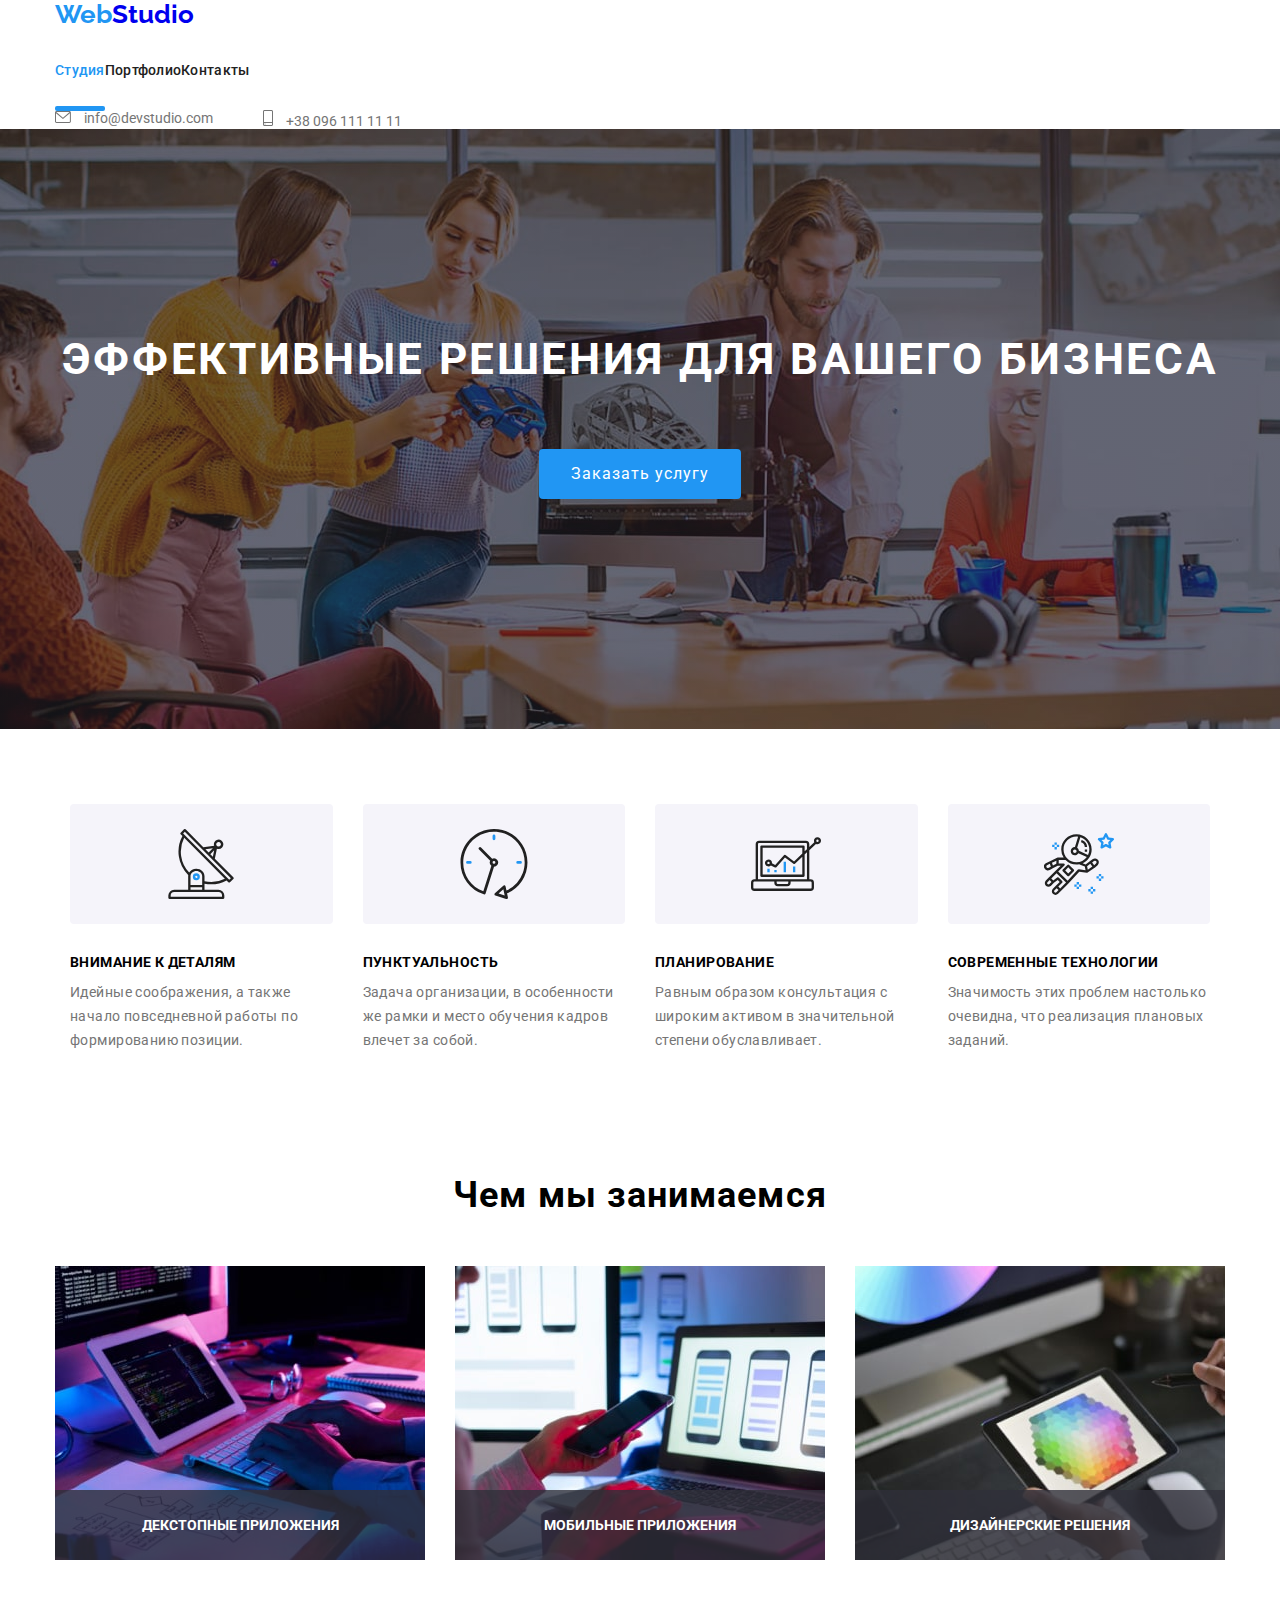
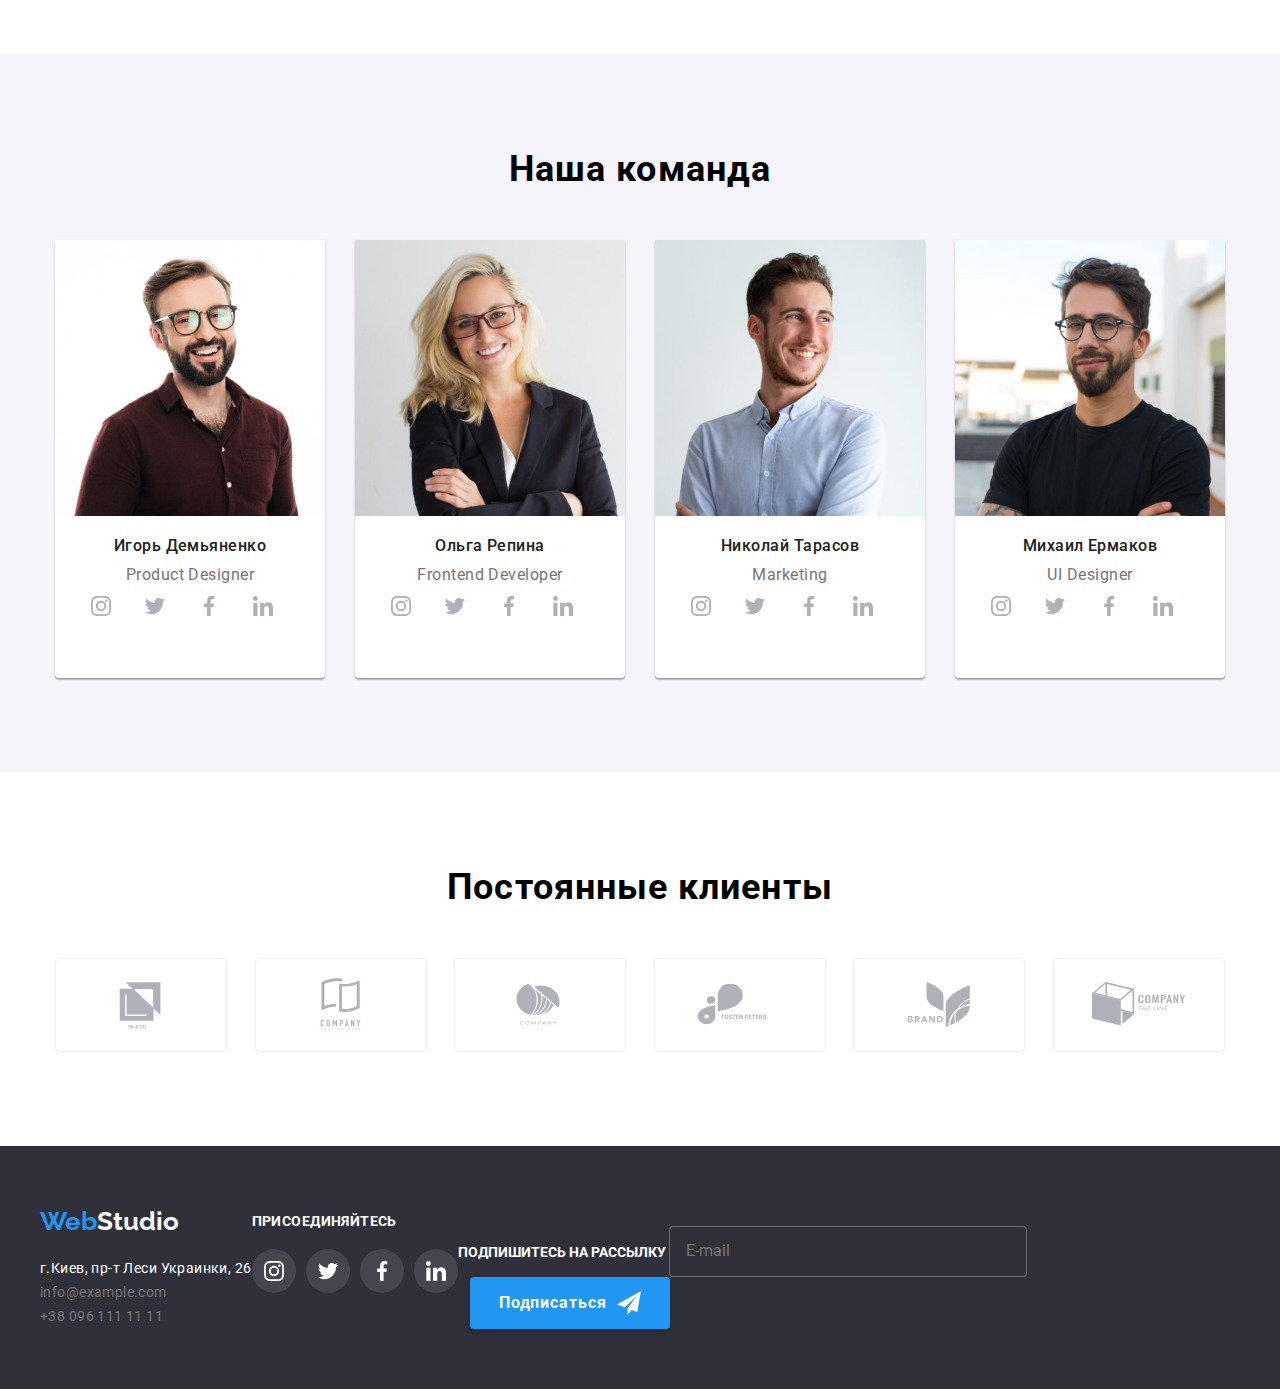
==== commit ccdda4b2: "мобильная версия about" ====
--- a/index.html
+++ b/index.html
@@ -21,7 +21,7 @@
             <a href="#" class="logo"><span>Web</span>Studio</a>
             <button type="button" class="button__mobile  data-menu-button" aria-expanded="false"
                 aria-control="header__menu">
-                <svg width="40px" height="40px" aria-label="переключательмобильного меню">
+                <svg width="40px" height="40px" aria-label="переключател мобильного меню">
                     <use class="button__mobile-menu" xlink:href="./images/svg/icon.svg#icon-mobile-menu">
                     </use>
                     <use class="button__mobile-cross" xlink:href="./images/svg/icon.svg#icon-close"></use>
@@ -123,15 +123,21 @@
                 <h2 class="title">Чем мы занимаемся</h2>
                 <ul class="preview flex-between">
                     <li class="preview__item">
-                        <img class="preview__img" src="./images/img2.jpg" alt="кодит" width="370">
+                        <img class="preview__img"
+                            srcset="./images/about/about-1-min.jpg 1x, ./images/about/about-1@2x-min.jpg 2x, ./images/about/about-1@3x-min.jpg 3x"
+                            src="./images/about/about-1-min.jpg" alt="кодит" width="370">
                         <p class="preview__text"> Декстопные приложения</p>
                     </li>
                     <li class="preview__item">
-                        <img class="preview__img" src="./images/img3.jpg" alt="апс" width="370">
+                        <img class="preview__img"
+                            srcset="./images/about/about-2-min.jpg 1x, ./images/about/about-2@2x-min.jpg 2x, ./images/about/about-2@3x-min.jpg 3x"
+                            src="./images/about/about-2-min.jpg" alt="апс" width="370">
                         <p class="preview__text">Мобильные приложения</p>
                     </li>
                     <li class="preview__item">
-                        <img class="preview__img" src="./images/img1.jpg" alt="дизайн" width="370">
+                        <img class="preview__img"
+                            srcset="./images/about/about-3-min.jpg 1x, ./images/about/about-3@2x-min.jpg 2x, ./images/about/about-3@3x-min.jpg 3x"
+                            src="./images/about/about-3-min.jpg" alt="дизайн" width="370">
                         <p class="preview__text"> Дизайнерские решения</p>
                     </li>
                 </ul>
@@ -143,7 +149,8 @@
                 <h2 class="title">Наша команда</h2>
                 <ul class="team-list flex-between">
                     <li class="team__card">
-                        <img src="./images/img4.jpg" alt="селфи фото" width="270"></a>
+                        <img srcset="./images/founders/480/founder-1-min.jpg 1x, ./images/founders/480/founder-1@2x-min.jpg 2x, ./images/founders/480/founder-1@3x-min.jpg 3x"
+                            src="./images/founders/480/founder-1-min.jpg" alt="селфи фото" width="270"></a>
                         <div class="team__discription">
                             <h3 class="team__name">Игорь Демьяненко</h3>
                             <p class="team__position">Product Designer</p>
@@ -182,7 +189,8 @@
                         </div>
                     </li>
                     <li class="team__card">
-                        <img src="./images/img7.jpg" alt="селфи фото" width="270"></a>
+                        <img srcset="./images/founders/480/founder-2-min.jpg 1x, ./images/founders/480/founder-2@2x-min.jpg 2x, ./images/founders/480/founder-2@3x-min.jpg 3x"
+                            src="./images/founders/480/founder-2-min.jpg" alt="селфи фото" width="270"></a>
                         <div class="team__discription">
                             <h3 class="team__name">Ольга Репина</h3>
                             <p class="team__position">Frontend Developer</p>
@@ -221,7 +229,8 @@
 
                     </li>
                     <li class="team__card">
-                        <img src="./images/img6.jpg" alt="селфи фото" width="270"></a>
+                        <img srcset="./images/founders/480/founder-3-min.jpg 1x, ./images/founders/480/founder-3@2x-min.jpg 2x, ./images/founders/480/founder-3@3x-min.jpg 3x"
+                            src="./images/founders/480/founder-3-min.jpg" alt="селфи фото" width="270"></a>
                         <div class="team__discription">
                             <h3 class="team__name">Николай Тарасов</h3>
                             <p class="team__position">Marketing</p>
@@ -259,7 +268,8 @@
                         </div>
                     </li>
                     <li class="team__card">
-                        <img src="./images/img5.jpg" alt="селфи фото" width="270"></a>
+                        <img srcset="./images/founders/480/founder-4-min.jpg 1x, ./images/founders/480/founder-4@2x-min.jpg 2x, ./images/founders/480/founder-4@3x-min.jpg 3x"
+                            src="./images/founders/480/founder-4-min.jpg" alt="селфи фото" width="270"></a>
                         <div class="team__discription">
                             <h3 class="team__name">Михаил Ермаков</h3>
                             <p class="team__position">UI Designer</p>
@@ -485,10 +495,10 @@
                     </div>
                     <button class="button-form" type="submit">Отправить</button>
                 </form>
-                <script defer src="https://cdnjs.cloudflare.com/ajax/libs/body-scroll-lock/3.1.5/bodyScrollLock.min.js"
+                <!-- <script defer src="https://cdnjs.cloudflare.com/ajax/libs/body-scroll-lock/3.1.5/bodyScrollLock.min.js"
                     integrity="sha512-HowizSDbQl7UPEAsPnvJHlQsnBmU2YMrv7KkTBulTLEGz9chfBoWYyZJL+MUO6p/yBuuMO/8jI7O29YRZ2uBlA=="
                     crossorigin="anonymous"></script>
-                <script defer src="js/mobile-menu.js"></script>
+                <script defer src="js/mobile-menu.js"></script> -->
                 <script src="./Js/menu.js"></script>
                 <script src="./js/modal.js"></script>
 </body>
--- a/css/main.min.css
+++ b/css/main.min.css
@@ -1 +1 @@
-/*! modern-normalize v0.6.0 | MIT License | https://github.com/sindresorhus/modern-normalize */*,*::before,*::after{-webkit-box-sizing:border-box;box-sizing:border-box}:root{-moz-tab-size:4;-o-tab-size:4;tab-size:4}html{line-height:1.15;-webkit-text-size-adjust:100%}body{margin:0}body{font-family:system-ui,-apple-system,"Segoe UI",Roboto,Helvetica,Arial,sans-serif,"Apple Color Emoji","Segoe UI Emoji"}hr{height:0}abbr[title]{-webkit-text-decoration:underline dotted;text-decoration:underline dotted}b,strong{font-weight:bolder}code,kbd,samp,pre{font-family:SFMono-Regular,Consolas,"Liberation Mono",Menlo,monospace;font-size:1em}small{font-size:80%}sub,sup{font-size:75%;line-height:0;position:relative;vertical-align:baseline}sub{bottom:-0.25em}sup{top:-0.5em}button,input,optgroup,select,textarea{font-family:inherit;font-size:100%;line-height:1.15;margin:0}button,select{text-transform:none}button,[type=button],[type=reset],[type=submit]{-webkit-appearance:button}button::-moz-focus-inner,[type=button]::-moz-focus-inner,[type=reset]::-moz-focus-inner,[type=submit]::-moz-focus-inner{border-style:none;padding:0}button:-moz-focusring,[type=button]:-moz-focusring,[type=reset]:-moz-focusring,[type=submit]:-moz-focusring{outline:1px dotted ButtonText}fieldset{padding:.35em .75em .625em}legend{padding:0}progress{vertical-align:baseline}[type=number]::-webkit-inner-spin-button,[type=number]::-webkit-outer-spin-button{height:auto}[type=search]{-webkit-appearance:textfield;outline-offset:-2px}[type=search]::-webkit-search-decoration{-webkit-appearance:none}::-webkit-file-upload-button{-webkit-appearance:button;font:inherit}summary{display:list-item}body{font-family:"Roboto",Arial,sans-serif;font-size:14px}address{font-style:normal;margin-top:20px}a{text-decoration:none}h1,h2,h3,p,ul{list-style:none;margin:0px;padding:0px}img{min-width:100%;height:auto;display:block}.centered{display:-webkit-box;display:-ms-flexbox;display:flex;-webkit-box-align:center;-ms-flex-align:center;align-items:center}.flex-between{display:-webkit-box;display:-ms-flexbox;display:flex;-webkit-box-pack:justify;-ms-flex-pack:justify;justify-content:space-between}.container{width:1200px;padding:0 15px;margin:0 auto}.logo{font-family:Raleway;font-size:26px;font-weight:700}.logo span{color:#2196f3}.nav-header{margin-left:93px}.nav-header__list{display:-webkit-box;display:-ms-flexbox;display:flex}.nav-header__item:not(:first-child){margin-left:50px}.nav-header__link::after{content:"";position:absolute;left:0;bottom:-1px;display:none;width:100%;height:5px;border-radius:2px;background-color:#2196f3}.nav-header__link{position:relative;display:block;padding:32px 0;color:#212121;font-weight:500;font-size:14px;line-height:16px;letter-spacing:.02em;-webkit-transition:color 250ms cubic-bezier(0.4, 0, 0.2, 1),background-color 250ms cubic-bezier(0.4, 0, 0.2, 1);transition:color 250ms cubic-bezier(0.4, 0, 0.2, 1),background-color 250ms cubic-bezier(0.4, 0, 0.2, 1)}.nav-header__link.current::after{display:block}.nav-header__link:hover,.current{color:#2196f3}.contacts-list{display:-webkit-box;display:-ms-flexbox;display:flex;margin-left:auto}.contacts-list__item+.contacts-list__item{margin-left:50px}.contact-list__link{color:#757575;-webkit-transition:color 250ms cubic-bezier(0.4, 0, 0.2, 1);transition:color 250ms cubic-bezier(0.4, 0, 0.2, 1)}.contact-list__link:hover{color:#2196f3}.contact-list__link:hover .svg-header{fill:#2196f3}.svg-header{margin-right:10px;fill:#757575;-webkit-transition:color 250ms cubic-bezier(0.4, 0, 0.2, 1);transition:color 250ms cubic-bezier(0.4, 0, 0.2, 1)}.header__content--centered,.contact-list__link--centered{display:-webkit-box;display:-ms-flexbox;display:flex;-webkit-box-align:center;-ms-flex-align:center;align-items:center}.main__button{padding:10px 32px;margin-top:30px;display:inline-block;border-radius:4px;border:none;background-color:#2196f3;color:#fff;cursor:pointer;font-size:16px;line-height:30px;letter-spacing:.06em;-webkit-transition:color 250ms cubic-bezier(0.4, 0, 0.2, 1),background-color 250ms cubic-bezier(0.4, 0, 0.2, 1);transition:color 250ms cubic-bezier(0.4, 0, 0.2, 1),background-color 250ms cubic-bezier(0.4, 0, 0.2, 1)}.main__button:focus,.main__button:hover{color:#2196f3;background-color:#fff}.title{margin-bottom:50px;text-align:center;font-weight:700;font-size:36px;line-height:42px;letter-spacing:.03em}.main__section{padding:200px 0;text-align:center;background-color:#2f303a;background-size:cover;background-position:center;background-image:-webkit-gradient(linear, left top, right top, from(rgba(47, 48, 58, 0.4)), to(rgba(47, 48, 58, 0.4))),url(../images/mainsection.jpg);background-image:linear-gradient(to right, rgba(47, 48, 58, 0.4), rgba(47, 48, 58, 0.4)),url(../images/mainsection.jpg)}.main__section .main__title{margin:auto;width:696px;color:#fff;font-size:44px;line-height:60px;letter-spacing:.06em;text-transform:uppercase}.info__item{width:270px}.info{padding:94px 0 47px}.svg{background-color:#f5f4fa;padding:25px 100px;border-radius:4px}.info__label{padding-top:30px;padding-bottom:10px;font-size:14px;line-height:16px;letter-spacing:.03em;text-transform:uppercase}.info-item{color:#757575;font-size:14px;line-height:24px;letter-spacing:.03em}.about-us{padding:47px 0 94px}.preview__item{position:relative}.preview__img{display:block;width:100%;height:auto}.preview__text{position:absolute;padding:27px 0;left:0;bottom:0;width:100%;color:#fff;font-weight:700;font-size:14px;line-height:1.17;text-transform:uppercase;text-align:center;background-color:rgba(47,48,58,.8)}.team{background-color:#f5f4fa;padding:94px 0px}.team__card{background-color:#fff;border-radius:0px 0px 4px 4px}.team-list .team__card{-webkit-box-shadow:0px 1px 3px rgba(0,0,0,.12),0px 1px 1px rgba(0,0,0,.14),0px 2px 1px rgba(0,0,0,.2);box-shadow:0px 1px 3px rgba(0,0,0,.12),0px 1px 1px rgba(0,0,0,.14),0px 2px 1px rgba(0,0,0,.2);border-radius:0 0 4px 4px}.team__discription{padding:20px 24px}.team__name{margin-bottom:10px;font-size:16px;font-weight:500;color:#212121;line-height:19px;text-align:center;letter-spacing:.03em}.team__position{color:#757575;font-size:16px;font-weight:400;line-height:19px;text-align:center;letter-spacing:.03em}.soc-wrap{display:-webkit-box;display:-ms-flexbox;display:flex;margin:0 auto;padding-bottom:30px}.soc-wrap__item:not(:last-child){margin-right:10px}.soc-wrap__link{display:-webkit-box;display:-ms-flexbox;display:flex;height:44px;width:44px;border-radius:50%;-webkit-box-align:center;-ms-flex-align:center;align-items:center;-webkit-box-pack:center;-ms-flex-pack:center;justify-content:center;fill:#afb1b8;-webkit-transition:fill 250ms cubic-bezier(0.4, 0, 0.2, 1);transition:fill 250ms cubic-bezier(0.4, 0, 0.2, 1);-webkit-transition:background-color 250ms cubic-bezier(0.4, 0, 0.2, 1);transition:background-color 250ms cubic-bezier(0.4, 0, 0.2, 1)}.soc-wrap__link:hover,.soc-wrap__link:focus{background-color:#2196f3;fill:#fff}.client{padding:94px 0}.client__item{display:-webkit-box;display:-ms-flexbox;display:flex}.client__link{display:-webkit-box;display:-ms-flexbox;display:flex;-webkit-box-pack:center;-ms-flex-pack:center;justify-content:center;-webkit-box-align:center;-ms-flex-align:center;align-items:center;padding:16px 32px;border-radius:4px;border:1px solid #eee;-webkit-transition:color 250ms cubic-bezier(0.4, 0, 0.2, 1),border 250ms cubic-bezier(0.4, 0, 0.2, 1);transition:color 250ms cubic-bezier(0.4, 0, 0.2, 1),border 250ms cubic-bezier(0.4, 0, 0.2, 1)}.client__icon{fill:#afb1b8}.client__link:hover,.client__link:focus{border-color:#2196f3}.client__link:hover .client__icon{fill:#2196f3}.footer{background-color:#2f303a;padding:60px 0}.footer__content{padding:0px}.footer__content--centered{display:-webkit-box;display:-ms-flexbox;display:flex;-webkit-box-align:center;-ms-flex-align:center;align-items:center}.footer__logo,.address__map{color:#fff;-webkit-transition:color 250ms cubic-bezier(0.4, 0, 0.2, 1);transition:color 250ms cubic-bezier(0.4, 0, 0.2, 1)}.address{margin-top:20px}.address__map{color:#fff;font-size:14px;line-height:1.7;letter-spacing:.03em;text-decoration:none;font-style:normal;-webkit-transition:color 250ms cubic-bezier(0.4, 0, 0.2, 1);transition:color 250ms cubic-bezier(0.4, 0, 0.2, 1)}.address__map:hover,.address__map:focus{color:#2196f3}.address__link{color:#fff;font-size:14px;line-height:1.7;letter-spacing:.03em;text-decoration:none;font-style:normal;-webkit-transition:color 250ms cubic-bezier(0.4, 0, 0.2, 1);transition:color 250ms cubic-bezier(0.4, 0, 0.2, 1)}.info-title-footer{padding-bottom:20px;color:#fff;font-size:14px;line-height:16px;letter-spacing:.03em;text-transform:uppercase}.social-link-footer{margin-left:70px}.soc-wrap__icon{-webkit-transition:fill 250ms cubic-bezier(0.4, 0, 0.2, 1);transition:fill 250ms cubic-bezier(0.4, 0, 0.2, 1)}.soc-wrap__link--color{fill:#fff;background-color:rgba(255,255,255,.1);-webkit-transition:background-color 250ms cubic-bezier(0.4, 0, 0.2, 1);transition:background-color 250ms cubic-bezier(0.4, 0, 0.2, 1)}.sub-form{margin-left:93px}.sub-form__content{display:-webkit-box;display:-ms-flexbox;display:flex;margin-left:auto}.sub-form__content:last-child{-webkit-box-align:end;-ms-flex-align:end;align-items:flex-end}.sub-form__input{display:-webkit-box;display:-ms-flexbox;display:flex;max-width:358px;-webkit-box-orient:vertical;-webkit-box-direction:normal;-ms-flex-direction:column;flex-direction:column}.sub-form__caption{color:#fff;font-weight:700;font-size:14px;line-height:1.14;text-transform:uppercase}.sub-form__email{background-color:#2f303a;font-size:16px;line-height:1.25;border:1px solid rgba(255,255,255,.3);border-radius:4px;margin-top:20px;padding:14.5px 0 15px 16px;width:358px;color:#fff}.sub-button__label{color:#fff;background-color:#2196f3;font-weight:700;font-size:16px;line-height:1.87;cursor:pointer;letter-spacing:.06em;display:-webkit-box;display:-ms-flexbox;display:flex;-webkit-box-align:center;-ms-flex-align:center;align-items:center;-webkit-box-pack:center;-ms-flex-pack:center;justify-content:center;margin-left:12px;padding:11px 29px;border-radius:4px;border:0px solid transparent;-webkit-box-shadow:0px 4px 4px rgba(0,0,0,.15);box-shadow:0px 4px 4px rgba(0,0,0,.15);-webkit-transition:background-color 250ms cubic-bezier(0.4, 0, 0.2, 1),color 250ms cubic-bezier(0.4, 0, 0.2, 1);transition:background-color 250ms cubic-bezier(0.4, 0, 0.2, 1),color 250ms cubic-bezier(0.4, 0, 0.2, 1)}.sub-button__label:hover,.sub-button__label:focus,.sub-button__label:hover .sub-button__icon{color:#2196f3;background-color:#fff;fill:#2196f3}.sub-button__icon{margin-left:10px;fill:#fff;-webkit-transition:fill 250ms cubic-bezier(0.4, 0, 0.2, 1);transition:fill 250ms cubic-bezier(0.4, 0, 0.2, 1)}.backdrop.is-hidden{opacity:0;pointer-events:none}.backdrop{position:fixed;left:0;top:0;width:100%;height:100%;background-color:rgba(0,0,0,.2);opacity:1;-webkit-transition:opacity 250ms cubic-bezier(0.4, 0, 0.2, 1);transition:opacity 250ms cubic-bezier(0.4, 0, 0.2, 1)}.backdrop.is-hidden .modal{-webkit-transform:translate(-50%, -50%) scale(0.1);transform:translate(-50%, -50%) scale(0.1)}.modal{position:absolute;left:50%;top:50%;padding:40px;min-width:528px;min-height:581px;border-radius:4px;background-color:#fff;-webkit-transform:translate(-50%, -50%) scale(0.9);transform:translate(-50%, -50%) scale(0.9);-webkit-transition:-webkit-transform 250ms cubic-bezier(0.4, 0, 0.2, 1);transition:-webkit-transform 250ms cubic-bezier(0.4, 0, 0.2, 1);transition:transform 250ms cubic-bezier(0.4, 0, 0.2, 1);transition:transform 250ms cubic-bezier(0.4, 0, 0.2, 1), -webkit-transform 250ms cubic-bezier(0.4, 0, 0.2, 1)}.close{display:-webkit-box;display:-ms-flexbox;display:flex;color:#212121;position:absolute;-webkit-box-align:center;-ms-flex-align:center;align-items:center;right:8px;top:8px;width:30px;height:30px;cursor:pointer;background-color:#fff;border:1px solid rgba(0,0,0,.1);border-radius:50%;-webkit-transition:color 250ms cubic-bezier(0.4, 0, 0.2, 1);transition:color 250ms cubic-bezier(0.4, 0, 0.2, 1)}.close:hover,.close:focus{color:#2196f3}.form-header{display:inline-block;font-weight:700;font-size:20px;line-height:1.17;color:#212121;text-align:center;margin-bottom:12px}.form-input:focus+.form-icon{fill:#2196f3}.form-input:focus,.form-text:focus,.form-input:hover,.form-text:hover{border-color:#2196f3;outline:none}.form-field-position{position:relative}.position-field{margin-bottom:10px}.form-field{display:-webkit-box;display:-ms-flexbox;display:flex;-webkit-box-orient:vertical;-webkit-box-direction:normal;-ms-flex-direction:column;flex-direction:column}.check_box_form{margin:30px 0 20px 0}.form-field-text{font-size:12px;line-height:1.16;letter-spacing:.01em;margin-bottom:4px}.form-text{resize:none;border:1px solid rgba(33,33,33,.2);padding:12px 16px;-webkit-transition:border 250ms cubic-bezier(0.4, 0, 0.2, 1);transition:border 250ms cubic-bezier(0.4, 0, 0.2, 1)}.form-icon{fill:#212121;position:absolute;top:50%;left:15px;-webkit-transform:translateY(-50%);transform:translateY(-50%);-webkit-transition:fill 250ms cubic-bezier(0.4, 0, 0.2, 1);transition:fill 250ms cubic-bezier(0.4, 0, 0.2, 1)}.form-input{padding:11px 0 11px 42px;border:1px solid rgba(33,33,33,.2);border-radius:4px;width:100%;-webkit-transition:border 250ms cubic-bezier(0.4, 0, 0.2, 1);transition:border 250ms cubic-bezier(0.4, 0, 0.2, 1)}.input-field{margin-bottom:20px}.check_box_label{display:-webkit-box;display:-ms-flexbox;display:flex;-webkit-box-pack:center;-ms-flex-pack:center;justify-content:center;-webkit-box-align:center;-ms-flex-align:center;align-items:center;font-size:14px;line-height:1.71;cursor:pointer}.check_input{position:absolute;-webkit-appearance:none;-moz-appearance:none;appearance:none}.check_box{display:inline-block;width:16px;height:15px;background-color:#fff;border:2px solid #212121;margin-right:7px;border-radius:4px;-webkit-transition:background-color 250ms cubic-bezier(0.4, 0, 0.2, 1),background-image 250ms cubic-bezier(0.4, 0, 0.2, 1);transition:background-color 250ms cubic-bezier(0.4, 0, 0.2, 1),background-image 250ms cubic-bezier(0.4, 0, 0.2, 1)}.check_input:checked+.check_box{background-size:contain;background-origin:border-box;background-color:#2196f3;border:1px solid #2196f3;background-image:url(./images/icon\check.svg);-webkit-transition:background-image 250ms cubic-bezier(0.4, 0, 0.2, 1);transition:background-image 250ms cubic-bezier(0.4, 0, 0.2, 1)}.button-form{background-color:#2196f3;color:#fff;font-weight:700;font-size:16px;line-height:1.87;letter-spacing:.06em;min-width:200px;padding:10px 55px;display:-webkit-box;display:-ms-flexbox;display:flex;margin-left:auto;margin-right:auto;margin-top:30px;cursor:pointer;border-radius:4px;border:1px solid transparent;-webkit-box-shadow:0px 4px 4px rgba(0,0,0,.15);box-shadow:0px 4px 4px rgba(0,0,0,.15);-webkit-transition:background-color 250ms cubic-bezier(0.4, 0, 0.2, 1),color 250ms cubic-bezier(0.4, 0, 0.2, 1),border 250ms cubic-bezier(0.4, 0, 0.2, 1);transition:background-color 250ms cubic-bezier(0.4, 0, 0.2, 1),color 250ms cubic-bezier(0.4, 0, 0.2, 1),border 250ms cubic-bezier(0.4, 0, 0.2, 1)}.button-form:focus,.button-form:hover{background-color:#fff;color:#2196f3;border:1px solid #2196f3}.secondary__button{padding:6px 22px;list-style:none;color:#212121;background-color:#f5f4fa;border-radius:4px;border:none;cursor:pointer;font-size:16px;line-height:26px;text-align:center;letter-spacing:.03em;-webkit-transition:color 250ms cubic-bezier(0.4, 0, 0.2, 1),background-color 250ms cubic-bezier(0.4, 0, 0.2, 1);transition:color 250ms cubic-bezier(0.4, 0, 0.2, 1),background-color 250ms cubic-bezier(0.4, 0, 0.2, 1)}.secondary__button:hover,.secondary__button:focus{-webkit-box-shadow:0px 3px 1px rgba(0,0,0,.1),0px 1px 2px rgba(0,0,0,.08),0px 2px 2px rgba(0,0,0,.12);box-shadow:0px 3px 1px rgba(0,0,0,.1),0px 1px 2px rgba(0,0,0,.08),0px 2px 2px rgba(0,0,0,.12);color:#fff;background-color:#2196f3}.filter__item:not(:last-child){display:-webkit-box;display:-ms-flexbox;display:flex;text-align:center;margin-right:8px}.filter__list{display:-webkit-box;display:-ms-flexbox;display:flex;-webkit-box-pack:center;-ms-flex-pack:center;justify-content:center;margin-bottom:50px}.line{border-bottom:1px solid #ececec}.portfolio-section{padding:94px}.product__text{color:#757575;font-weight:400;font-size:16px;line-height:30px;letter-spacing:.03em}.product__meta{padding:20px 24px;border:1px solid #eee;border-top:none;background-color:#fff}.product__title{color:#212121;font-size:18px;line-height:36px;letter-spacing:.06em}.portfolio__item{width:370px}.product__thumb{position:relative;overflow:hidden}.overlay{content:"";position:absolute;top:0;left:0;width:100%;height:100%;background-color:rgba(33,150,243,.9);-webkit-transform:translateY(100%);transform:translateY(100%);-webkit-transition:-webkit-transform 250ms cubic-bezier(0.4, 0, 0.2, 1);transition:-webkit-transform 250ms cubic-bezier(0.4, 0, 0.2, 1);transition:transform 250ms cubic-bezier(0.4, 0, 0.2, 1);transition:transform 250ms cubic-bezier(0.4, 0, 0.2, 1), -webkit-transform 250ms cubic-bezier(0.4, 0, 0.2, 1)}.product:hover .overlay,.product:hover .overlay__text{-webkit-transform:translateY(0);transform:translateY(0)}.overlay__text{font-size:18px;line-height:1.56;color:#fff;padding:63px 24px}.portfolio__item:not(:nth-child(3n)){margin-right:30px}.portfolio__item:not(:nth-child(-n+3)){margin-top:30px}.portfolio{display:-webkit-box;display:-ms-flexbox;display:flex;-ms-flex-wrap:wrap;flex-wrap:wrap}.product__link{display:block;-webkit-transition:-webkit-transform 250ms cubic-bezier(0.4, 0, 0.2, 1);transition:-webkit-transform 250ms cubic-bezier(0.4, 0, 0.2, 1);transition:transform 250ms cubic-bezier(0.4, 0, 0.2, 1);transition:transform 250ms cubic-bezier(0.4, 0, 0.2, 1), -webkit-transform 250ms cubic-bezier(0.4, 0, 0.2, 1)}.product__link:hover,.product__link:focus{-webkit-box-shadow:0px 1px 1px rgba(0,0,0,.16),1px 4px 6px rgba(0,0,0,.16);box-shadow:0px 1px 1px rgba(0,0,0,.16),1px 4px 6px rgba(0,0,0,.16)}/*# sourceMappingURL=main.min.css.map */+/*! modern-normalize v0.6.0 | MIT License | https://github.com/sindresorhus/modern-normalize */*,*::before,*::after{-webkit-box-sizing:border-box;box-sizing:border-box}:root{-moz-tab-size:4;-o-tab-size:4;tab-size:4}html{line-height:1.15;-webkit-text-size-adjust:100%}body{margin:0}body{font-family:system-ui,-apple-system,"Segoe UI",Roboto,Helvetica,Arial,sans-serif,"Apple Color Emoji","Segoe UI Emoji"}hr{height:0}abbr[title]{-webkit-text-decoration:underline dotted;text-decoration:underline dotted}b,strong{font-weight:bolder}code,kbd,samp,pre{font-family:SFMono-Regular,Consolas,"Liberation Mono",Menlo,monospace;font-size:1em}small{font-size:80%}sub,sup{font-size:75%;line-height:0;position:relative;vertical-align:baseline}sub{bottom:-0.25em}sup{top:-0.5em}button,input,optgroup,select,textarea{font-family:inherit;font-size:100%;line-height:1.15;margin:0}button,select{text-transform:none}button,[type=button],[type=reset],[type=submit]{-webkit-appearance:button}button::-moz-focus-inner,[type=button]::-moz-focus-inner,[type=reset]::-moz-focus-inner,[type=submit]::-moz-focus-inner{border-style:none;padding:0}button:-moz-focusring,[type=button]:-moz-focusring,[type=reset]:-moz-focusring,[type=submit]:-moz-focusring{outline:1px dotted ButtonText}fieldset{padding:.35em .75em .625em}legend{padding:0}progress{vertical-align:baseline}[type=number]::-webkit-inner-spin-button,[type=number]::-webkit-outer-spin-button{height:auto}[type=search]{-webkit-appearance:textfield;outline-offset:-2px}[type=search]::-webkit-search-decoration{-webkit-appearance:none}::-webkit-file-upload-button{-webkit-appearance:button;font:inherit}summary{display:list-item}body{font-family:"Roboto",Arial,sans-serif;font-size:14px}address{font-style:normal;margin-top:20px}a{text-decoration:none}h1,h2,h3,p,ul{list-style:none;margin:0px;padding:0px}img{min-width:100%;height:auto;display:block}@media(min-width: 1200px){.flex-between{display:-webkit-box;display:-ms-flexbox;display:flex;-webkit-box-pack:justify;-ms-flex-pack:justify;justify-content:space-between}}.container{padding:0 15px;margin:0 auto}@media(min-width: 480px){.container{width:480px}}@media(min-width: 768px){.container{width:768px}}@media(min-width: 1200px){.container{width:1200px}}.button__mobile{display:none}@media(max-width: 767px){.button__mobile{display:-webkit-inline-box;display:-ms-inline-flexbox;display:inline-flex;padding:0;margin:22px 0;border:none;background-color:#fff;z-index:10}}.button__mobile .button__mobile-menu{display:block}.button__mobile.is-open .button__mobile-menu{display:none}.button__mobile .button__mobile-cross{display:none}.button__mobile.is-open .button__mobile-cross{display:block}.logo{font-family:Raleway;font-size:26px;font-weight:700}.logo span{color:#2196f3}.nav-header__list{display:-webkit-box;display:-ms-flexbox;display:flex}.nav-header__link::after{content:"";position:absolute;left:0;bottom:-1px;display:none;width:100%;height:5px;border-radius:2px;background-color:#2196f3}.nav-header__link{position:relative;display:block;padding:32px 0;color:#212121;font-weight:500;font-size:14px;line-height:16px;letter-spacing:.02em;-webkit-transition:color 250ms cubic-bezier(0.4, 0, 0.2, 1),background-color 250ms cubic-bezier(0.4, 0, 0.2, 1);transition:color 250ms cubic-bezier(0.4, 0, 0.2, 1),background-color 250ms cubic-bezier(0.4, 0, 0.2, 1)}.nav-header__link.current::after{display:block}.nav-header__link:hover,.current{color:#2196f3}.contacts-list{display:-webkit-box;display:-ms-flexbox;display:flex;margin-left:auto}.contacts-list__item+.contacts-list__item{margin-left:50px}.contact-list__link{color:#757575;-webkit-transition:color 250ms cubic-bezier(0.4, 0, 0.2, 1);transition:color 250ms cubic-bezier(0.4, 0, 0.2, 1)}.contact-list__link:hover{color:#2196f3}.contact-list__link:hover .svg-header{fill:#2196f3}.svg-header{margin-right:10px;fill:#757575;-webkit-transition:color 250ms cubic-bezier(0.4, 0, 0.2, 1);transition:color 250ms cubic-bezier(0.4, 0, 0.2, 1)}.header__content--centered,.contact-list__link--centered{-webkit-box-align:center;-ms-flex-align:center;align-items:center}.main__button{padding:10px 32px;margin-top:30px;display:inline-block;border-radius:4px;border:none;background-color:#2196f3;color:#fff;cursor:pointer;font-size:16px;line-height:30px;letter-spacing:.06em;-webkit-transition:color 250ms cubic-bezier(0.4, 0, 0.2, 1),background-color 250ms cubic-bezier(0.4, 0, 0.2, 1);transition:color 250ms cubic-bezier(0.4, 0, 0.2, 1),background-color 250ms cubic-bezier(0.4, 0, 0.2, 1)}.main__button:focus,.main__button:hover{color:#2196f3;background-color:#fff}.title{margin-bottom:50px;text-align:center;font-weight:700;font-size:36px;line-height:42px;letter-spacing:.03em}.main__section{padding:200px 0;text-align:center;min-height:400px;background-color:#2f303a;background-image:-webkit-gradient(linear, left top, right top, from(rgba(47, 48, 58, 0.4)), to(rgba(47, 48, 58, 0.4))),url(../images/main/main480-min.jpg);background-image:linear-gradient(to right, rgba(47, 48, 58, 0.4), rgba(47, 48, 58, 0.4)),url(../images/main/main480-min.jpg);background-repeat:no-repeat;background-size:cover;background-position:center}@media(min-width: 480px){.main__section{background-image:-webkit-gradient(linear, left top, right top, from(rgba(47, 48, 58, 0.4)), to(rgba(47, 48, 58, 0.4))),url(../images/main/main768-min.jpg);background-image:linear-gradient(to right, rgba(47, 48, 58, 0.4), rgba(47, 48, 58, 0.4)),url(../images/main/main768-min.jpg)}}@media(min-width: 769px){.main__section{background-image:-webkit-gradient(linear, left top, right top, from(rgba(47, 48, 58, 0.4)), to(rgba(47, 48, 58, 0.4))),url(../images/main/main1200-min.jpg);background-image:linear-gradient(to right, rgba(47, 48, 58, 0.4), rgba(47, 48, 58, 0.4)),url(../images/main/main1200-min.jpg);padding:200px 0;min-height:600px}}.main__title{color:#fff;font-size:44px;line-height:60px;letter-spacing:.06em;text-transform:uppercase;margin-bottom:30px}@media(min-device-pixel-ratio: 2)and (max-width: 480px),(-webkit-min-device-pixel-ratio: 2)and (max-width: 480px),(min-resolution: 192dpi)and (max-width: 480px),(min-resolution: 2dppx)and (max-width: 480px){.hero{background-image:-webkit-gradient(linear, left top, right top, from(rgba(47, 48, 58, 0.4)), to(rgba(47, 48, 58, 0.4))),url(../images/main/main480@2x-min.jpg);background-image:linear-gradient(to right, rgba(47, 48, 58, 0.4), rgba(47, 48, 58, 0.4)),url(../images/main/main480@2x-min.jpg)}}@media(min-device-pixel-ratio: 3)and (max-width: 480px),(-webkit-min-device-pixel-ratio: 3)and (max-width: 480px),(min-resolution: 288dpi)and (max-width: 480px),(min-resolution: 3dppx)and (max-width: 480px){.hero{background-image:-webkit-gradient(linear, left top, right top, from(rgba(47, 48, 58, 0.4)), to(rgba(47, 48, 58, 0.4))),url(../images/main/main480@3x-min.jpg);background-image:linear-gradient(to right, rgba(47, 48, 58, 0.4), rgba(47, 48, 58, 0.4)),url(../images/main/main480@3x-min.jpg)}}@media(min-device-pixel-ratio: 2)and (min-width: 481px),(-webkit-min-device-pixel-ratio: 2)and (min-width: 481px),(min-resolution: 192dpi)and (min-width: 481px),(min-resolution: 2dppx)and (min-width: 481px){.hero{background-image:-webkit-gradient(linear, left top, right top, from(rgba(47, 48, 58, 0.4)), to(rgba(47, 48, 58, 0.4))),url(../images/main/main768@2x-min.jpg);background-image:linear-gradient(to right, rgba(47, 48, 58, 0.4), rgba(47, 48, 58, 0.4)),url(../images/main/main768@2x-min.jpg)}}@media(min-device-pixel-ratio: 3)and (min-width: 481px),(-webkit-min-device-pixel-ratio: 3)and (min-width: 481px),(min-resolution: 288dpi)and (min-width: 481px),(min-resolution: 3dppx)and (min-width: 481px){.hero{background-image:-webkit-gradient(linear, left top, right top, from(rgba(47, 48, 58, 0.4)), to(rgba(47, 48, 58, 0.4))),url(../images/main/main768@3x-min.jpg);background-image:linear-gradient(to right, rgba(47, 48, 58, 0.4), rgba(47, 48, 58, 0.4)),url(../images/main/main768@3x-min.jpg)}}@media(min-device-pixel-ratio: 2)and (min-width: 481px),(-webkit-min-device-pixel-ratio: 2)and (min-width: 481px),(min-resolution: 192dpi)and (min-width: 481px),(min-resolution: 2dppx)and (min-width: 481px){.hero{background-image:-webkit-gradient(linear, left top, right top, from(rgba(47, 48, 58, 0.4)), to(rgba(47, 48, 58, 0.4))),url(../images/main/main1200@2x-min.jpg);background-image:linear-gradient(to right, rgba(47, 48, 58, 0.4), rgba(47, 48, 58, 0.4)),url(../images/main/main1200@2x-min.jpg)}}@media(min-device-pixel-ratio: 3)and (min-width: 481px),(-webkit-min-device-pixel-ratio: 3)and (min-width: 481px),(min-resolution: 288dpi)and (min-width: 481px),(min-resolution: 3dppx)and (min-width: 481px){.hero{background-image:-webkit-gradient(linear, left top, right top, from(rgba(47, 48, 58, 0.4)), to(rgba(47, 48, 58, 0.4))),url(../images/main/main1200@3x-min.jpg);background-image:linear-gradient(to right, rgba(47, 48, 58, 0.4), rgba(47, 48, 58, 0.4)),url(../images/main/main1200@3x-min.jpg)}}.info-item{color:#757575;font-size:14px;line-height:24px;letter-spacing:.03em}.info{padding:60px 0px}@media(min-width: 768px)and (max-width: 1199px){.info__list{-ms-flex-wrap:wrap;flex-wrap:wrap;display:-webkit-box;display:-ms-flexbox;display:flex;margin:-15px}}.svg{background-color:#f5f4fa;padding:25px 0px;border-radius:4px;display:-webkit-box;display:-ms-flexbox;display:flex;-webkit-box-align:center;-ms-flex-align:center;align-items:center;-webkit-box-pack:center;-ms-flex-pack:center;justify-content:center}.info__label{padding-top:30px;padding-bottom:10px;font-size:14px;line-height:16px;letter-spacing:.03em;text-transform:uppercase}@media(min-width: 768px){.info__item{width:calc((100% - 30px * 2) / 2);margin:15px}}@media(max-width: 767px){.info__item:not(:last-child){margin-bottom:30px}}.about-us{padding:47px 0 94px}@media screen and (max-width: 1199px){.about-us{display:none}}.preview__item{position:relative}.preview__img{display:block;width:100%;height:auto}.preview__text{position:absolute;padding:27px 0;left:0;bottom:0;width:100%;color:#fff;font-weight:700;font-size:14px;line-height:1.17;text-transform:uppercase;text-align:center;background-color:rgba(47,48,58,.8)}.team{background-color:#f5f4fa;padding:94px 0px}.team__card{background-color:#fff;border-radius:0px 0px 4px 4px}.team-list .team__card{-webkit-box-shadow:0px 1px 3px rgba(0,0,0,.12),0px 1px 1px rgba(0,0,0,.14),0px 2px 1px rgba(0,0,0,.2);box-shadow:0px 1px 3px rgba(0,0,0,.12),0px 1px 1px rgba(0,0,0,.14),0px 2px 1px rgba(0,0,0,.2);border-radius:0 0 4px 4px}.team__discription{padding:20px 24px}.team__name{margin-bottom:10px;font-size:16px;font-weight:500;color:#212121;line-height:19px;text-align:center;letter-spacing:.03em}.team__position{color:#757575;font-size:16px;font-weight:400;line-height:19px;text-align:center;letter-spacing:.03em}.soc-wrap{display:-webkit-box;display:-ms-flexbox;display:flex;margin:0 auto;padding-bottom:30px}.soc-wrap__item:not(:last-child){margin-right:10px}.soc-wrap__link{display:-webkit-box;display:-ms-flexbox;display:flex;height:44px;width:44px;border-radius:50%;-webkit-box-align:center;-ms-flex-align:center;align-items:center;-webkit-box-pack:center;-ms-flex-pack:center;justify-content:center;fill:#afb1b8;-webkit-transition:fill 250ms cubic-bezier(0.4, 0, 0.2, 1);transition:fill 250ms cubic-bezier(0.4, 0, 0.2, 1);-webkit-transition:background-color 250ms cubic-bezier(0.4, 0, 0.2, 1);transition:background-color 250ms cubic-bezier(0.4, 0, 0.2, 1)}.soc-wrap__link:hover,.soc-wrap__link:focus{background-color:#2196f3;fill:#fff}.client{padding:94px 0}.client__item{display:-webkit-box;display:-ms-flexbox;display:flex}.client__link{display:-webkit-box;display:-ms-flexbox;display:flex;-webkit-box-pack:center;-ms-flex-pack:center;justify-content:center;-webkit-box-align:center;-ms-flex-align:center;align-items:center;padding:16px 32px;border-radius:4px;border:1px solid #eee;-webkit-transition:color 250ms cubic-bezier(0.4, 0, 0.2, 1),border 250ms cubic-bezier(0.4, 0, 0.2, 1);transition:color 250ms cubic-bezier(0.4, 0, 0.2, 1),border 250ms cubic-bezier(0.4, 0, 0.2, 1)}.client__icon{fill:#afb1b8}.client__link:hover,.client__link:focus{border-color:#2196f3}.client__link:hover .client__icon{fill:#2196f3}.footer{background-color:#2f303a;padding:60px 0}.footer__content{padding:0px}.footer__content--centered{display:-webkit-box;display:-ms-flexbox;display:flex;-webkit-box-align:center;-ms-flex-align:center;align-items:center}.footer__logo,.address__map{color:#fff;-webkit-transition:color 250ms cubic-bezier(0.4, 0, 0.2, 1);transition:color 250ms cubic-bezier(0.4, 0, 0.2, 1)}.address{margin-top:20px}.address__map{color:#fff;font-size:14px;line-height:1.7;letter-spacing:.03em;text-decoration:none;font-style:normal;-webkit-transition:color 250ms cubic-bezier(0.4, 0, 0.2, 1);transition:color 250ms cubic-bezier(0.4, 0, 0.2, 1)}.address__map:hover,.address__map:focus{color:#2196f3}.address__link{color:#fff;font-size:14px;line-height:1.7;letter-spacing:.03em;text-decoration:none;font-style:normal;-webkit-transition:color 250ms cubic-bezier(0.4, 0, 0.2, 1);transition:color 250ms cubic-bezier(0.4, 0, 0.2, 1)}.info-title-footer{padding-bottom:20px;color:#fff;font-size:14px;line-height:16px;letter-spacing:.03em;text-transform:uppercase}.soc-wrap__icon{-webkit-transition:fill 250ms cubic-bezier(0.4, 0, 0.2, 1);transition:fill 250ms cubic-bezier(0.4, 0, 0.2, 1)}.soc-wrap__link--color{fill:#fff;background-color:rgba(255,255,255,.1);-webkit-transition:background-color 250ms cubic-bezier(0.4, 0, 0.2, 1);transition:background-color 250ms cubic-bezier(0.4, 0, 0.2, 1)}.sub-form__content{margin-left:auto}.sub-form__content:last-child{-webkit-box-align:end;-ms-flex-align:end;align-items:flex-end}.sub-form__input{-webkit-box-orient:vertical;-webkit-box-direction:normal;-ms-flex-direction:column;flex-direction:column}.sub-form__caption{color:#fff;font-weight:700;font-size:14px;line-height:1.14;text-transform:uppercase}.sub-form__email{background-color:#2f303a;font-size:16px;line-height:1.25;border:1px solid rgba(255,255,255,.3);border-radius:4px;margin-top:20px;padding:14.5px 0 15px 16px;width:358px;color:#fff}.sub-button__label{color:#fff;background-color:#2196f3;font-weight:700;font-size:16px;line-height:1.87;cursor:pointer;letter-spacing:.06em;display:-webkit-box;display:-ms-flexbox;display:flex;-webkit-box-align:center;-ms-flex-align:center;align-items:center;-webkit-box-pack:center;-ms-flex-pack:center;justify-content:center;margin-left:12px;padding:11px 29px;border-radius:4px;border:0px solid transparent;-webkit-box-shadow:0px 4px 4px rgba(0,0,0,.15);box-shadow:0px 4px 4px rgba(0,0,0,.15);-webkit-transition:background-color 250ms cubic-bezier(0.4, 0, 0.2, 1),color 250ms cubic-bezier(0.4, 0, 0.2, 1);transition:background-color 250ms cubic-bezier(0.4, 0, 0.2, 1),color 250ms cubic-bezier(0.4, 0, 0.2, 1)}.sub-button__label:hover,.sub-button__label:focus,.sub-button__label:hover .sub-button__icon{color:#2196f3;background-color:#fff;fill:#2196f3}.sub-button__icon{margin-left:10px;fill:#fff;-webkit-transition:fill 250ms cubic-bezier(0.4, 0, 0.2, 1);transition:fill 250ms cubic-bezier(0.4, 0, 0.2, 1)}.backdrop.is-hidden{opacity:0;pointer-events:none}.backdrop{position:fixed;left:0;top:0;width:100%;height:100%;background-color:rgba(0,0,0,.2);opacity:1;-webkit-transition:opacity 250ms cubic-bezier(0.4, 0, 0.2, 1);transition:opacity 250ms cubic-bezier(0.4, 0, 0.2, 1)}.backdrop.is-hidden .modal{-webkit-transform:translate(-50%, -50%) scale(0.1);transform:translate(-50%, -50%) scale(0.1)}.modal{position:absolute;left:50%;top:50%;padding:40px;min-width:528px;min-height:581px;border-radius:4px;background-color:#fff;-webkit-transform:translate(-50%, -50%) scale(0.9);transform:translate(-50%, -50%) scale(0.9);-webkit-transition:-webkit-transform 250ms cubic-bezier(0.4, 0, 0.2, 1);transition:-webkit-transform 250ms cubic-bezier(0.4, 0, 0.2, 1);transition:transform 250ms cubic-bezier(0.4, 0, 0.2, 1);transition:transform 250ms cubic-bezier(0.4, 0, 0.2, 1), -webkit-transform 250ms cubic-bezier(0.4, 0, 0.2, 1)}.close{display:-webkit-box;display:-ms-flexbox;display:flex;color:#212121;position:absolute;-webkit-box-align:center;-ms-flex-align:center;align-items:center;right:8px;top:8px;width:30px;height:30px;cursor:pointer;background-color:#fff;border:1px solid rgba(0,0,0,.1);border-radius:50%;-webkit-transition:color 250ms cubic-bezier(0.4, 0, 0.2, 1);transition:color 250ms cubic-bezier(0.4, 0, 0.2, 1)}.close:hover,.close:focus{color:#2196f3}.form-header{display:inline-block;font-weight:700;font-size:20px;line-height:1.17;color:#212121;text-align:center;margin-bottom:12px}.form-input:focus+.form-icon{fill:#2196f3}.form-input:focus,.form-text:focus,.form-input:hover,.form-text:hover{border-color:#2196f3;outline:none}.form-field-position{position:relative}.position-field{margin-bottom:10px}.form-field{display:-webkit-box;display:-ms-flexbox;display:flex;-webkit-box-orient:vertical;-webkit-box-direction:normal;-ms-flex-direction:column;flex-direction:column}.check_box_form{margin:30px 0 20px 0}.form-field-text{font-size:12px;line-height:1.16;letter-spacing:.01em;margin-bottom:4px}.form-text{resize:none;border:1px solid rgba(33,33,33,.2);padding:12px 16px;-webkit-transition:border 250ms cubic-bezier(0.4, 0, 0.2, 1);transition:border 250ms cubic-bezier(0.4, 0, 0.2, 1)}.form-icon{fill:#212121;position:absolute;top:50%;left:15px;-webkit-transform:translateY(-50%);transform:translateY(-50%);-webkit-transition:fill 250ms cubic-bezier(0.4, 0, 0.2, 1);transition:fill 250ms cubic-bezier(0.4, 0, 0.2, 1)}.form-input{padding:11px 0 11px 42px;border:1px solid rgba(33,33,33,.2);border-radius:4px;width:100%;-webkit-transition:border 250ms cubic-bezier(0.4, 0, 0.2, 1);transition:border 250ms cubic-bezier(0.4, 0, 0.2, 1)}.input-field{margin-bottom:20px}.check_box_label{display:-webkit-box;display:-ms-flexbox;display:flex;-webkit-box-pack:center;-ms-flex-pack:center;justify-content:center;-webkit-box-align:center;-ms-flex-align:center;align-items:center;font-size:14px;line-height:1.71;cursor:pointer}.check_input{position:absolute;-webkit-appearance:none;-moz-appearance:none;appearance:none}.check_box{display:inline-block;width:16px;height:15px;background-color:#fff;border:2px solid #212121;margin-right:7px;border-radius:4px;-webkit-transition:background-color 250ms cubic-bezier(0.4, 0, 0.2, 1),background-image 250ms cubic-bezier(0.4, 0, 0.2, 1);transition:background-color 250ms cubic-bezier(0.4, 0, 0.2, 1),background-image 250ms cubic-bezier(0.4, 0, 0.2, 1)}.check_input:checked+.check_box{background-size:contain;background-origin:border-box;background-color:#2196f3;border:1px solid #2196f3;background-image:url(./images/icon\check.svg);-webkit-transition:background-image 250ms cubic-bezier(0.4, 0, 0.2, 1);transition:background-image 250ms cubic-bezier(0.4, 0, 0.2, 1)}.button-form{background-color:#2196f3;color:#fff;font-weight:700;font-size:16px;line-height:1.87;letter-spacing:.06em;min-width:200px;padding:10px 55px;display:-webkit-box;display:-ms-flexbox;display:flex;margin-left:auto;margin-right:auto;margin-top:30px;cursor:pointer;border-radius:4px;border:1px solid transparent;-webkit-box-shadow:0px 4px 4px rgba(0,0,0,.15);box-shadow:0px 4px 4px rgba(0,0,0,.15);-webkit-transition:background-color 250ms cubic-bezier(0.4, 0, 0.2, 1),color 250ms cubic-bezier(0.4, 0, 0.2, 1),border 250ms cubic-bezier(0.4, 0, 0.2, 1);transition:background-color 250ms cubic-bezier(0.4, 0, 0.2, 1),color 250ms cubic-bezier(0.4, 0, 0.2, 1),border 250ms cubic-bezier(0.4, 0, 0.2, 1)}.button-form:focus,.button-form:hover{background-color:#fff;color:#2196f3;border:1px solid #2196f3}.secondary__button{padding:6px 22px;list-style:none;color:#212121;background-color:#f5f4fa;border-radius:4px;border:none;cursor:pointer;font-size:16px;line-height:26px;text-align:center;letter-spacing:.03em;-webkit-transition:color 250ms cubic-bezier(0.4, 0, 0.2, 1),background-color 250ms cubic-bezier(0.4, 0, 0.2, 1);transition:color 250ms cubic-bezier(0.4, 0, 0.2, 1),background-color 250ms cubic-bezier(0.4, 0, 0.2, 1)}.secondary__button:hover,.secondary__button:focus{-webkit-box-shadow:0px 3px 1px rgba(0,0,0,.1),0px 1px 2px rgba(0,0,0,.08),0px 2px 2px rgba(0,0,0,.12);box-shadow:0px 3px 1px rgba(0,0,0,.1),0px 1px 2px rgba(0,0,0,.08),0px 2px 2px rgba(0,0,0,.12);color:#fff;background-color:#2196f3}.filter__item:not(:last-child){display:-webkit-box;display:-ms-flexbox;display:flex;text-align:center;margin-right:8px}.filter__list{display:-webkit-box;display:-ms-flexbox;display:flex;-webkit-box-pack:center;-ms-flex-pack:center;justify-content:center;margin-bottom:50px}.line{border-bottom:1px solid #ececec}.portfolio-section{padding:94px}.product__text{color:#757575;font-weight:400;font-size:16px;line-height:30px;letter-spacing:.03em}.product__meta{padding:20px 24px;border:1px solid #eee;border-top:none;background-color:#fff}.product__title{color:#212121;font-size:18px;line-height:36px;letter-spacing:.06em}.portfolio__item{width:370px}.product__thumb{position:relative;overflow:hidden}.overlay{content:"";position:absolute;top:0;left:0;width:100%;height:100%;background-color:rgba(33,150,243,.9);-webkit-transform:translateY(100%);transform:translateY(100%);-webkit-transition:-webkit-transform 250ms cubic-bezier(0.4, 0, 0.2, 1);transition:-webkit-transform 250ms cubic-bezier(0.4, 0, 0.2, 1);transition:transform 250ms cubic-bezier(0.4, 0, 0.2, 1);transition:transform 250ms cubic-bezier(0.4, 0, 0.2, 1), -webkit-transform 250ms cubic-bezier(0.4, 0, 0.2, 1)}.product:hover .overlay,.product:hover .overlay__text{-webkit-transform:translateY(0);transform:translateY(0)}.overlay__text{font-size:18px;line-height:1.56;color:#fff;padding:63px 24px}.portfolio__item:not(:nth-child(3n)){margin-right:30px}.portfolio__item:not(:nth-child(-n+3)){margin-top:30px}.portfolio{display:-webkit-box;display:-ms-flexbox;display:flex;-ms-flex-wrap:wrap;flex-wrap:wrap}.product__link{display:block;-webkit-transition:-webkit-transform 250ms cubic-bezier(0.4, 0, 0.2, 1);transition:-webkit-transform 250ms cubic-bezier(0.4, 0, 0.2, 1);transition:transform 250ms cubic-bezier(0.4, 0, 0.2, 1);transition:transform 250ms cubic-bezier(0.4, 0, 0.2, 1), -webkit-transform 250ms cubic-bezier(0.4, 0, 0.2, 1)}.product__link:hover,.product__link:focus{-webkit-box-shadow:0px 1px 1px rgba(0,0,0,.16),1px 4px 6px rgba(0,0,0,.16);box-shadow:0px 1px 1px rgba(0,0,0,.16),1px 4px 6px rgba(0,0,0,.16)}/*# sourceMappingURL=main.min.css.map */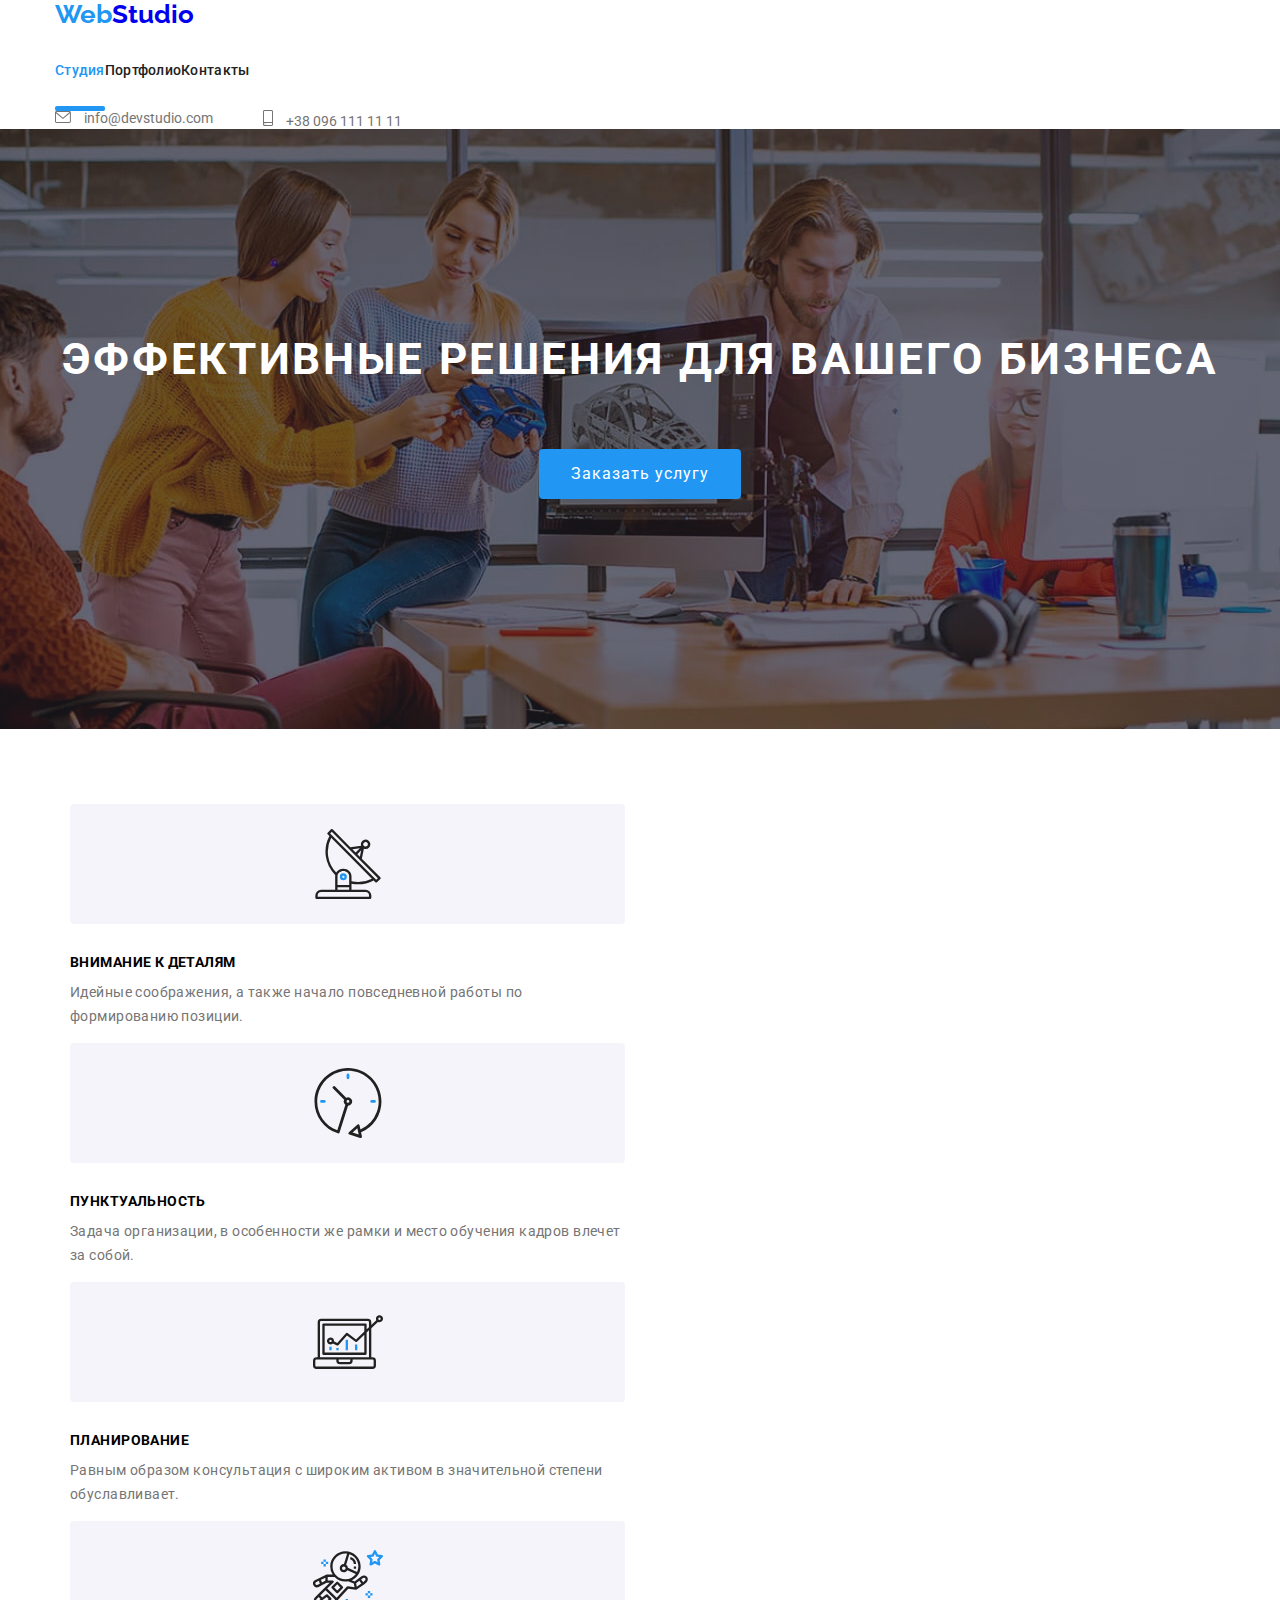
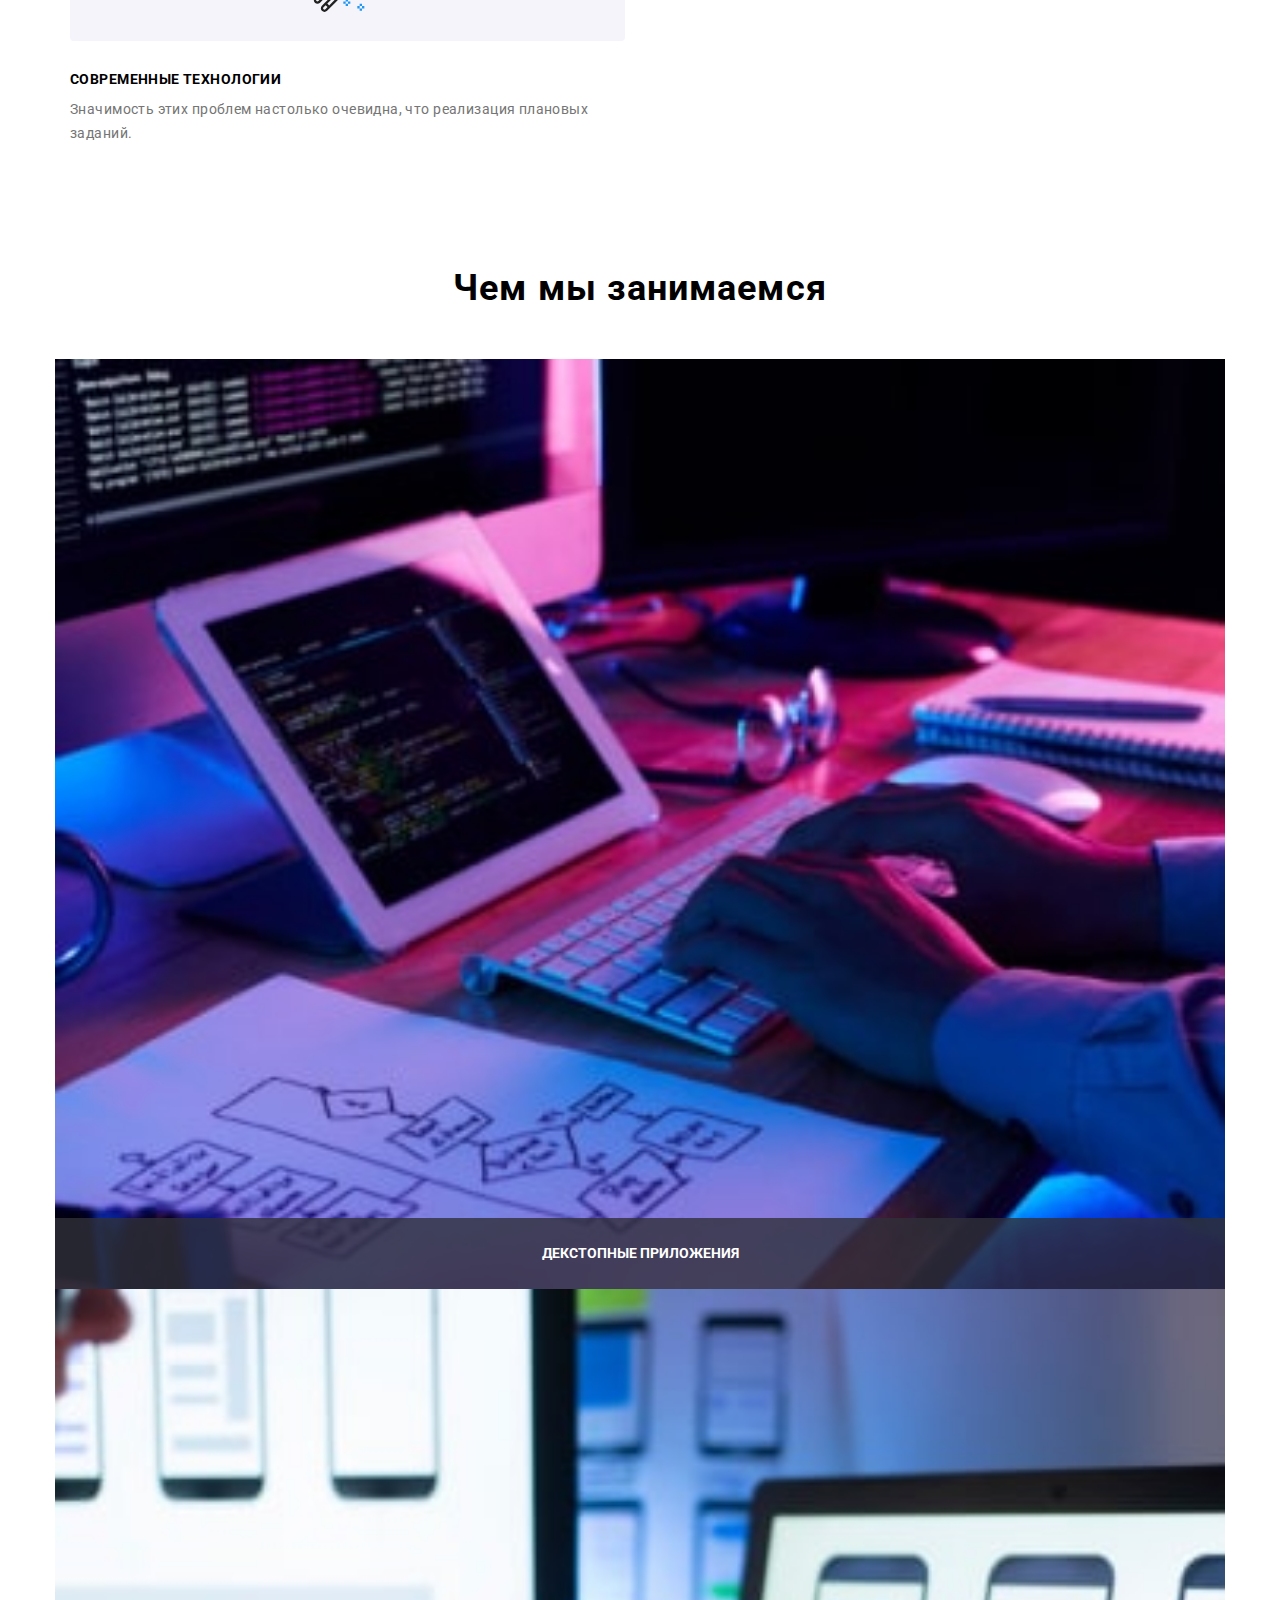
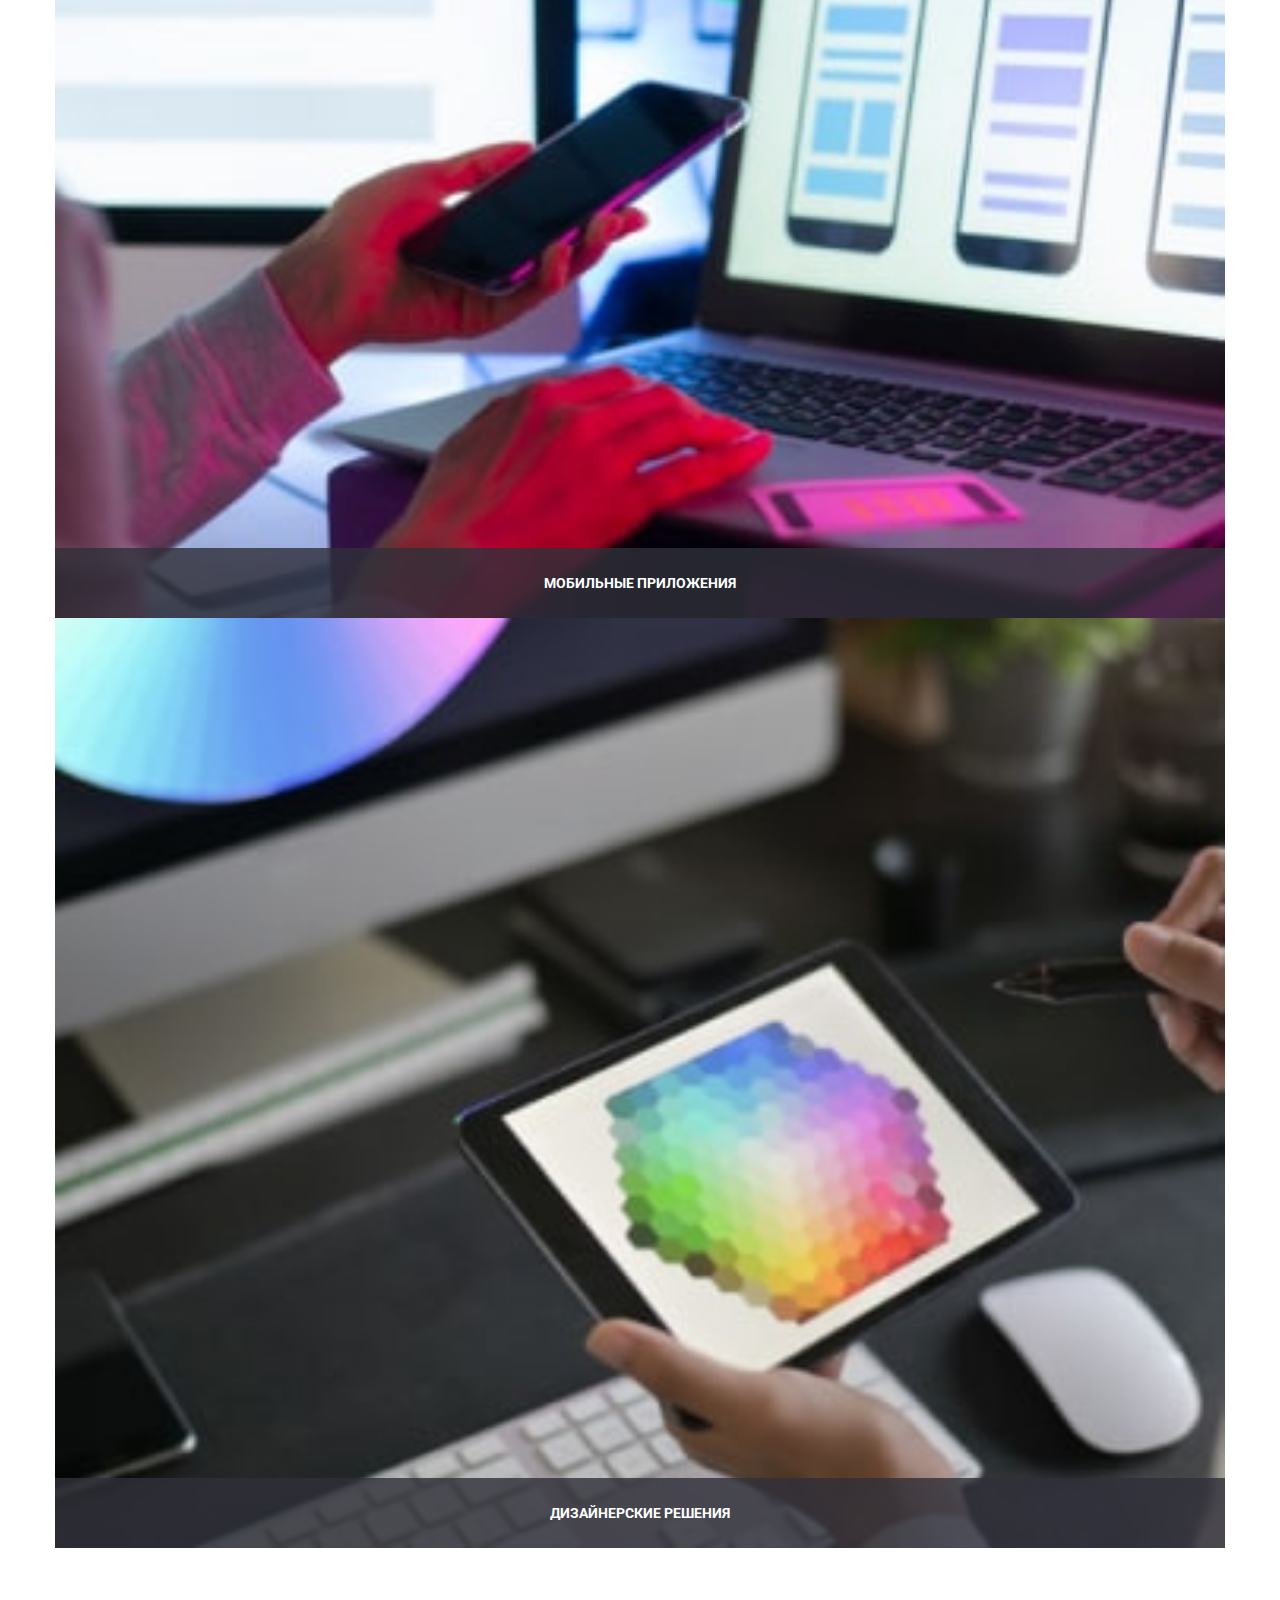
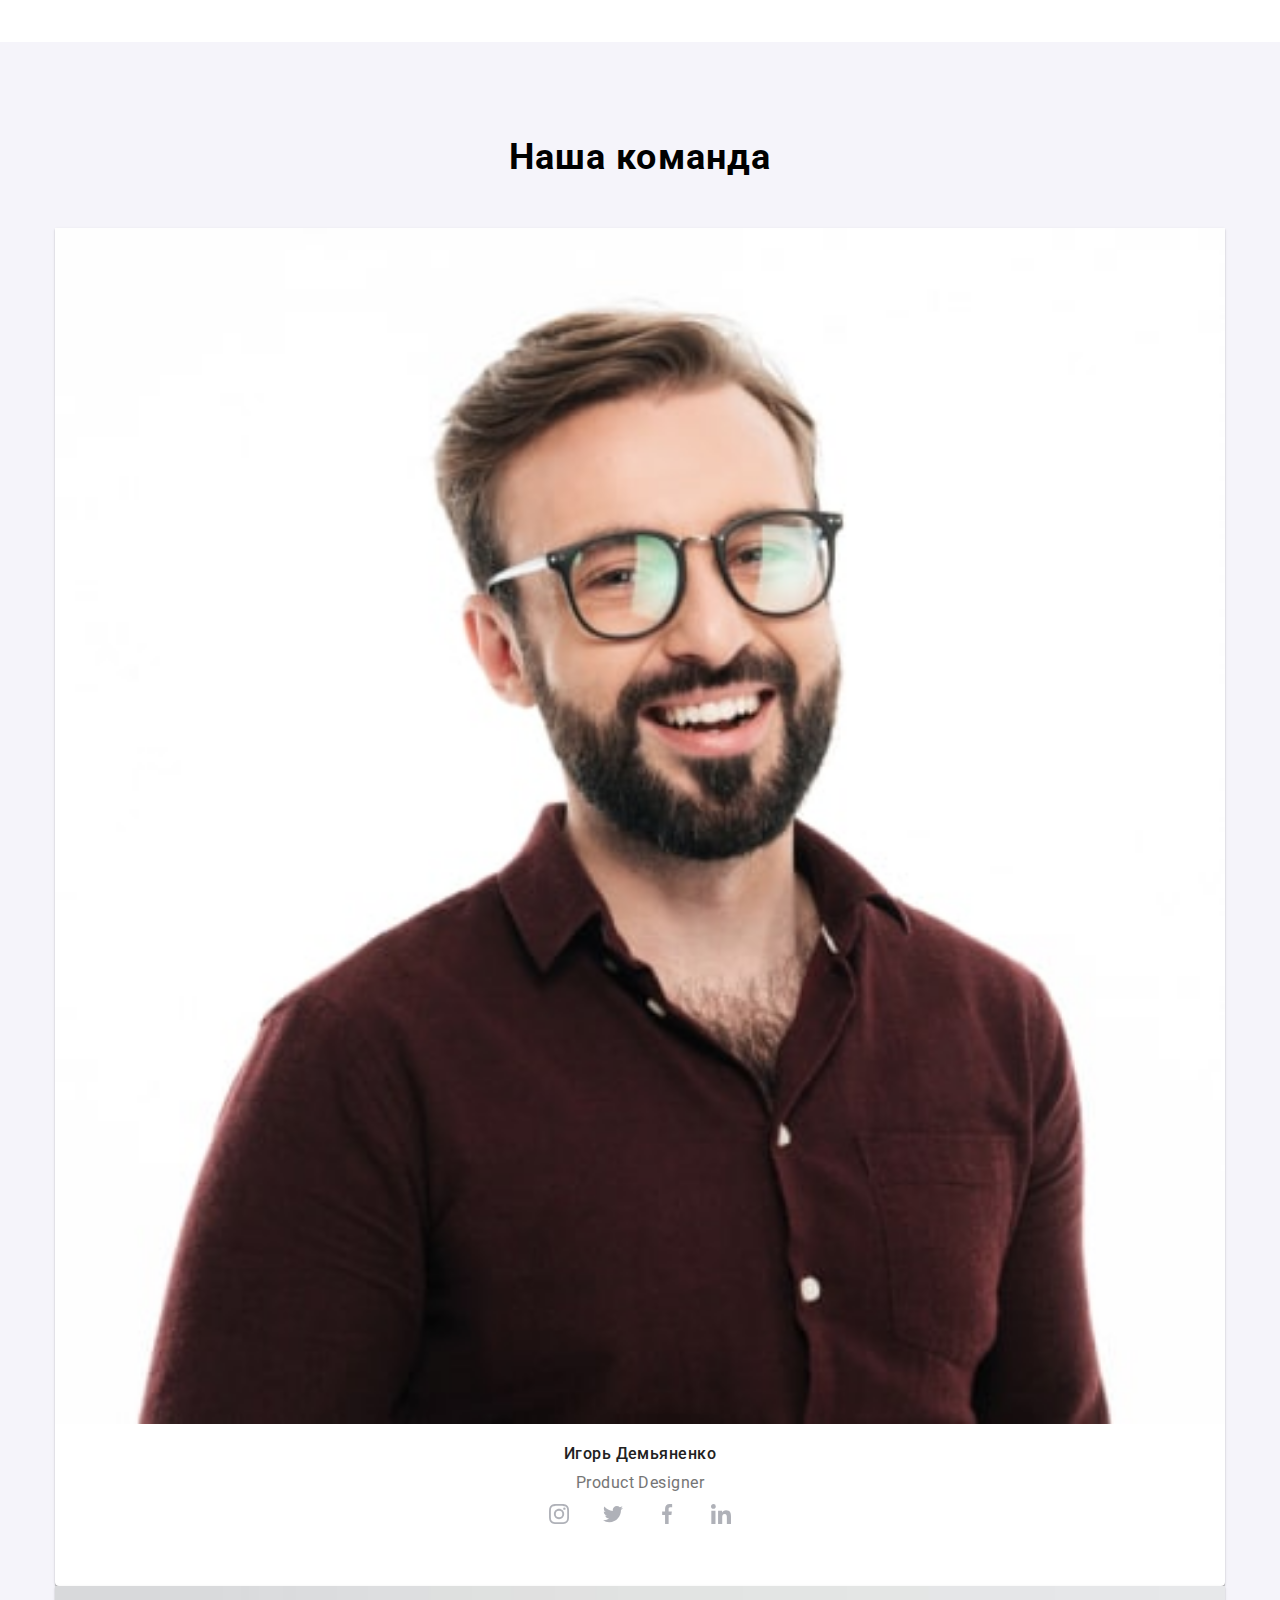
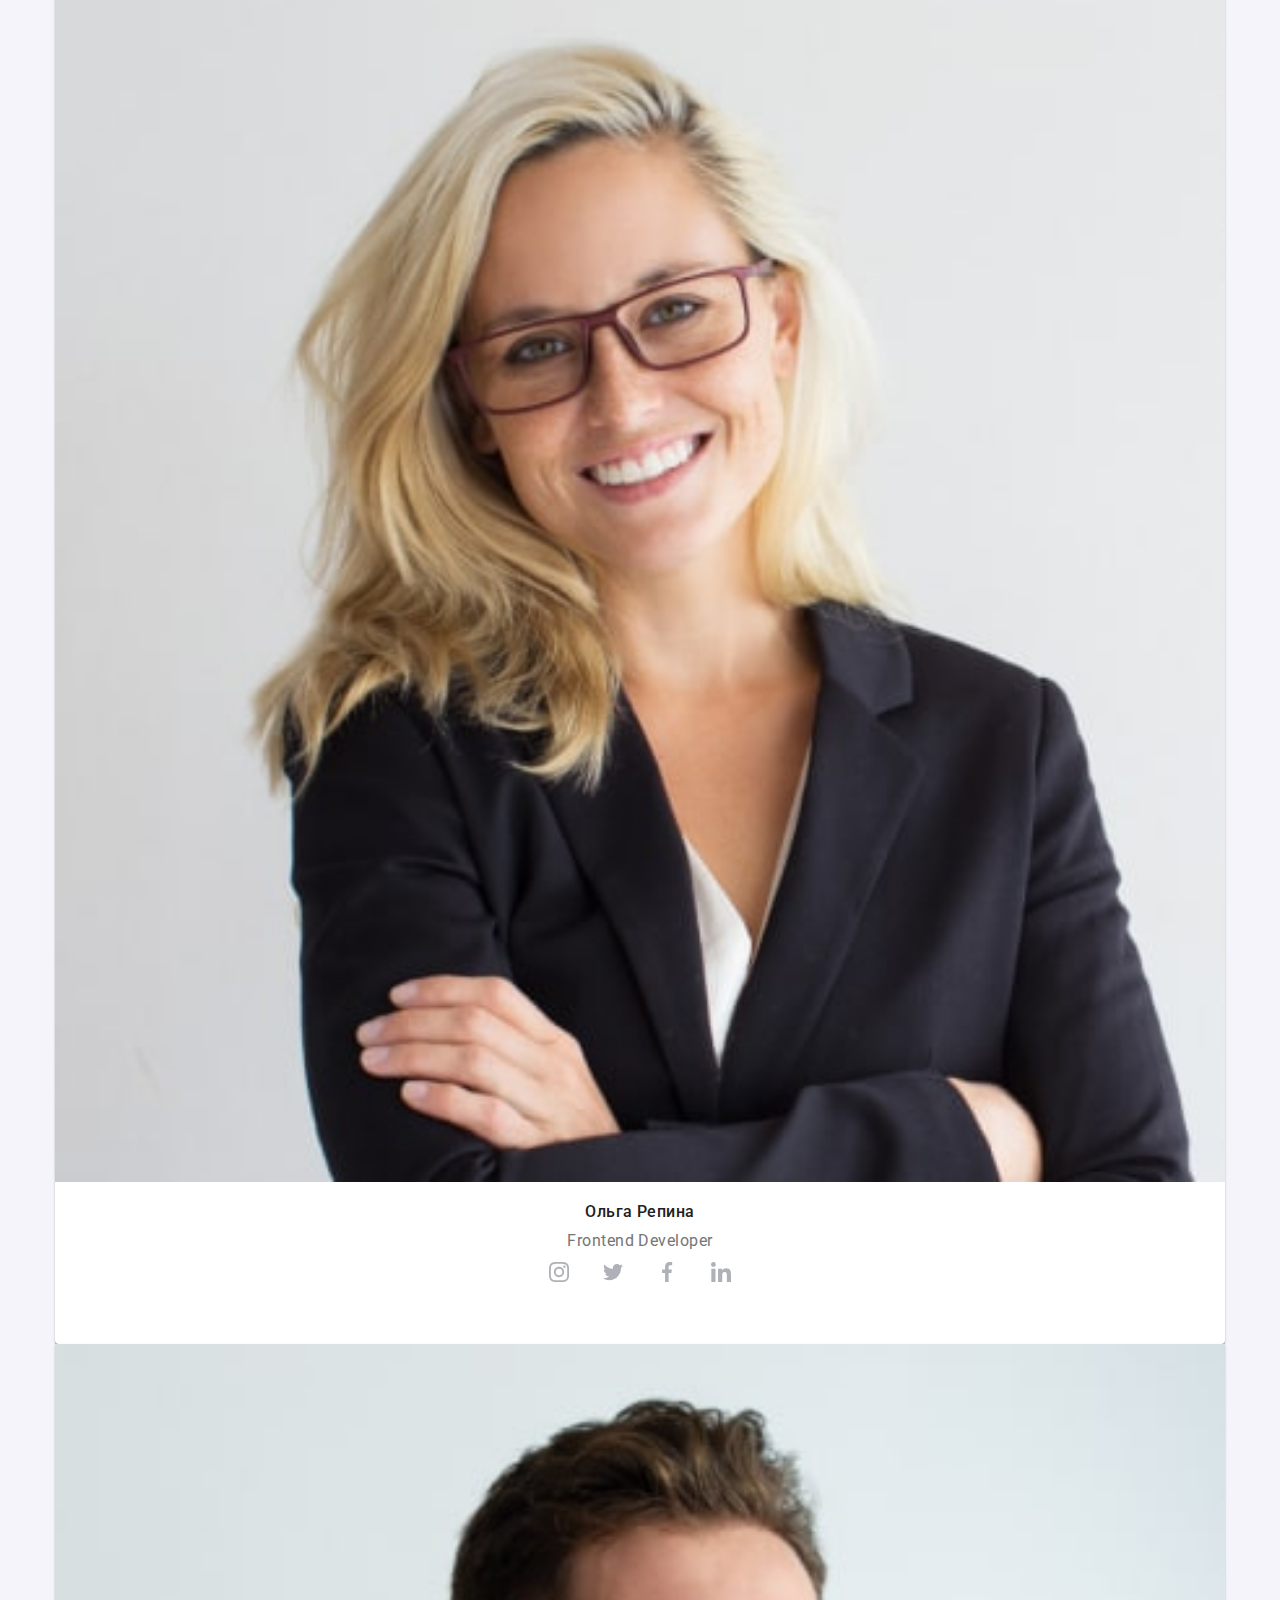
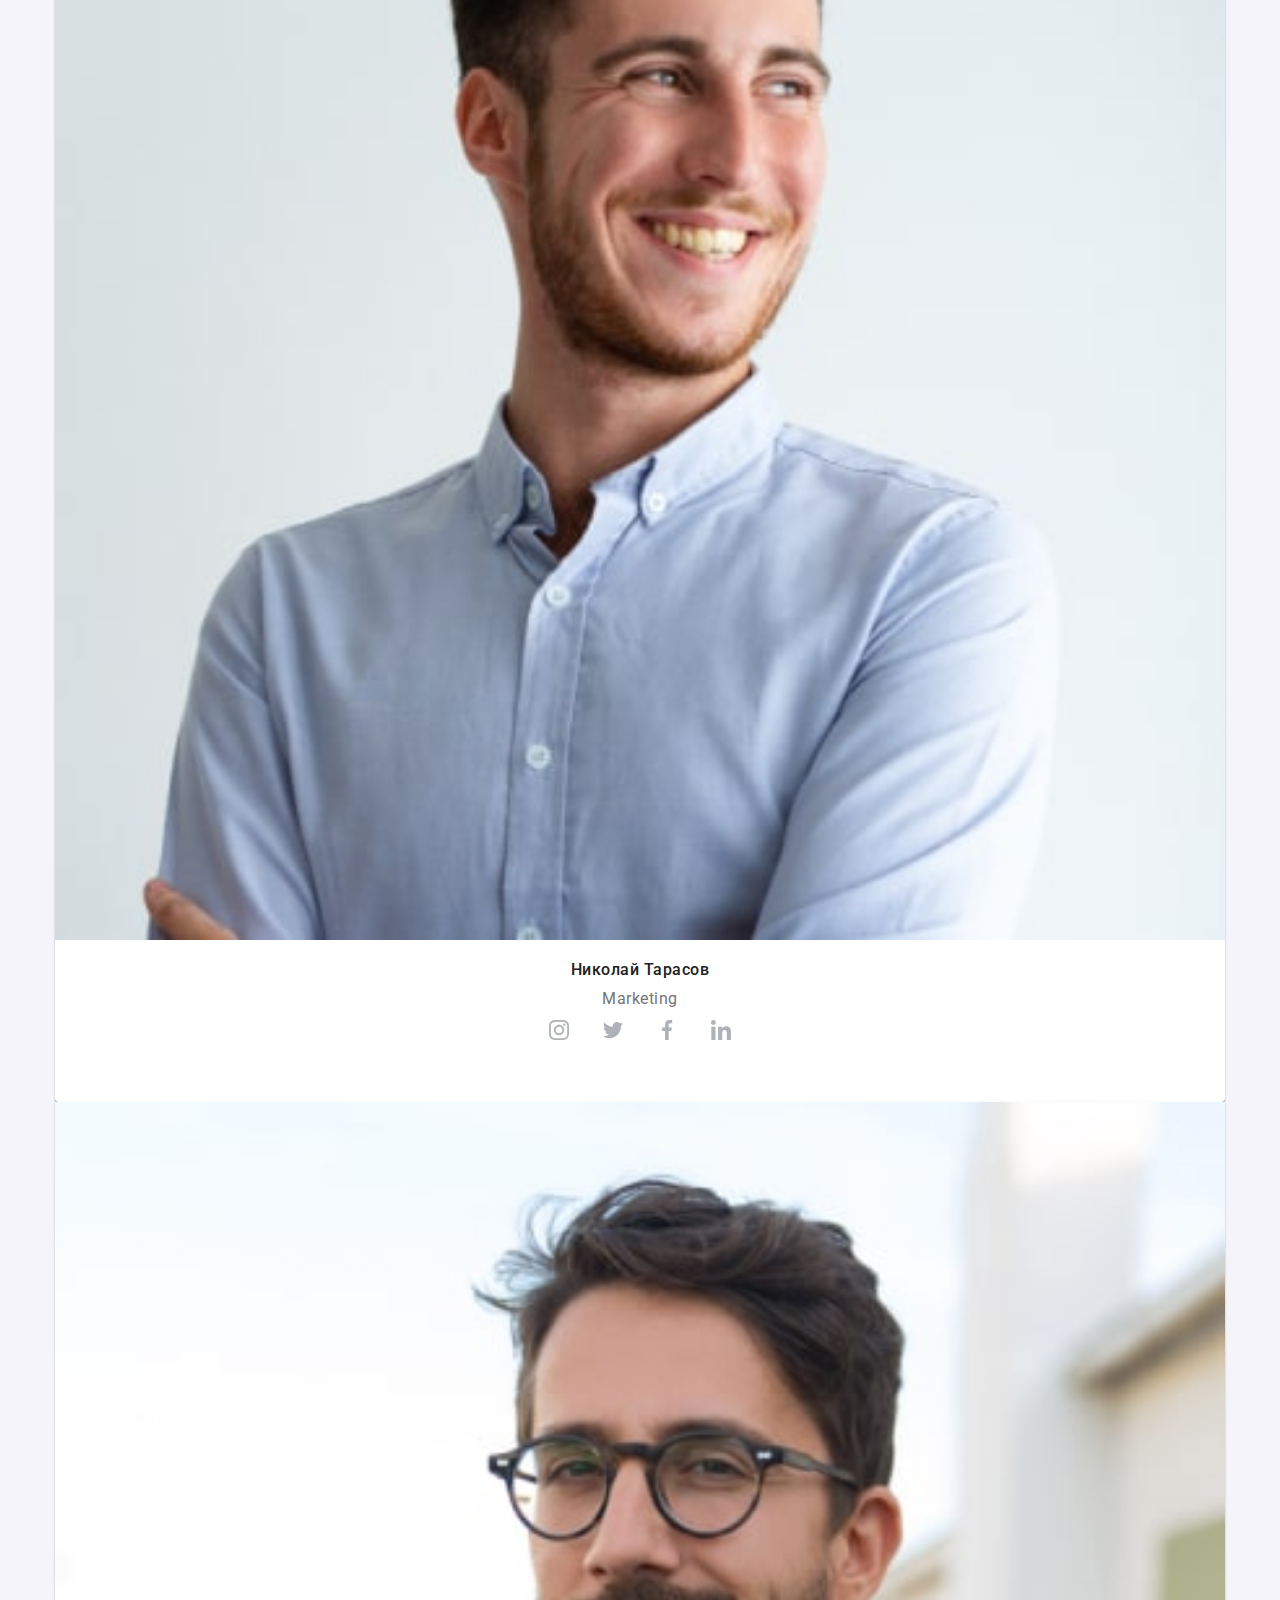
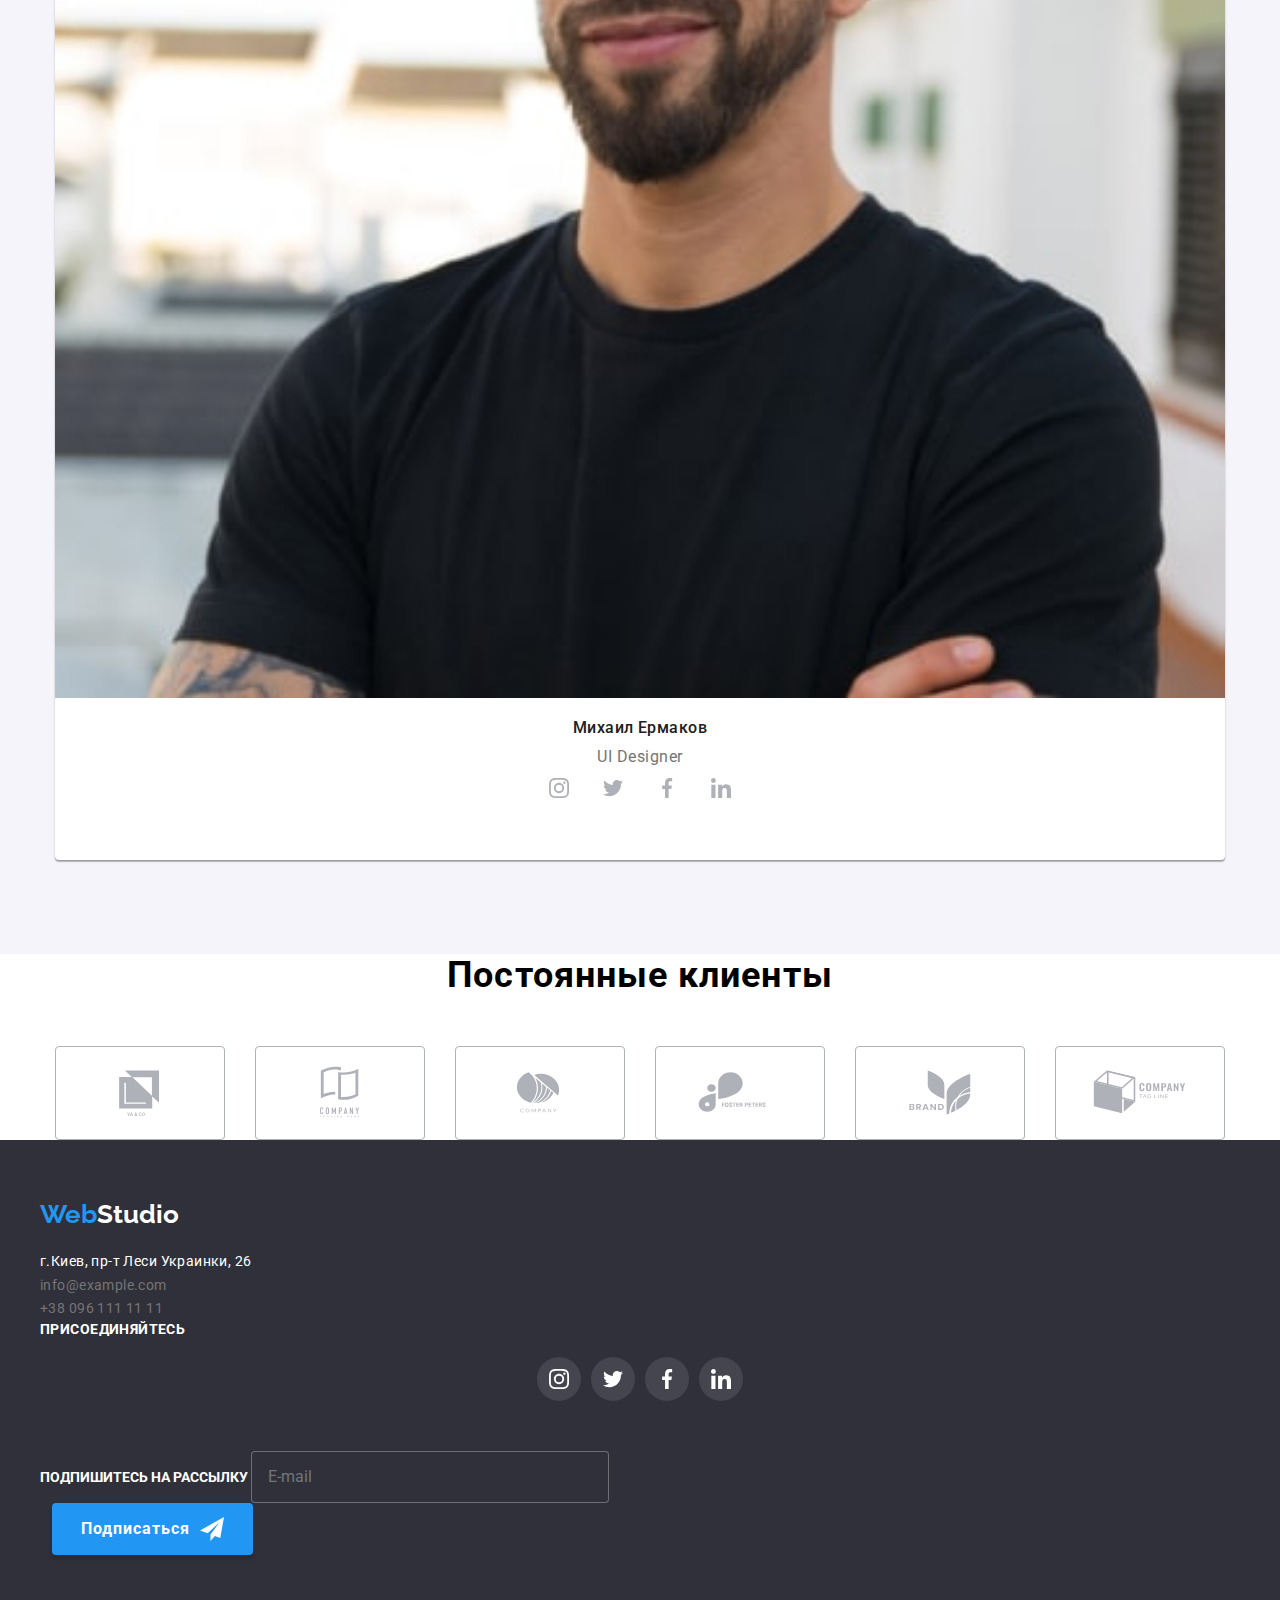
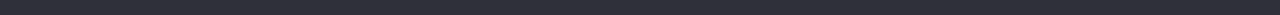
==== commit 14bd0a69: "адаптация клиентов" ====
--- a/index.html
+++ b/index.html
@@ -313,7 +313,7 @@
         <section class="client">
             <div class="container">
                 <h2 class="title">Постоянные клиенты</h2>
-                <ul class="client-list flex-between">
+                <ul class="client__list flex-between">
                     <li class="client__item">
                         <a href="#" class="client__link centered">
                             <svg class="client__icon" width="106" height="60">
--- a/css/main.min.css
+++ b/css/main.min.css
@@ -1 +1 @@
-/*! modern-normalize v0.6.0 | MIT License | https://github.com/sindresorhus/modern-normalize */*,*::before,*::after{-webkit-box-sizing:border-box;box-sizing:border-box}:root{-moz-tab-size:4;-o-tab-size:4;tab-size:4}html{line-height:1.15;-webkit-text-size-adjust:100%}body{margin:0}body{font-family:system-ui,-apple-system,"Segoe UI",Roboto,Helvetica,Arial,sans-serif,"Apple Color Emoji","Segoe UI Emoji"}hr{height:0}abbr[title]{-webkit-text-decoration:underline dotted;text-decoration:underline dotted}b,strong{font-weight:bolder}code,kbd,samp,pre{font-family:SFMono-Regular,Consolas,"Liberation Mono",Menlo,monospace;font-size:1em}small{font-size:80%}sub,sup{font-size:75%;line-height:0;position:relative;vertical-align:baseline}sub{bottom:-0.25em}sup{top:-0.5em}button,input,optgroup,select,textarea{font-family:inherit;font-size:100%;line-height:1.15;margin:0}button,select{text-transform:none}button,[type=button],[type=reset],[type=submit]{-webkit-appearance:button}button::-moz-focus-inner,[type=button]::-moz-focus-inner,[type=reset]::-moz-focus-inner,[type=submit]::-moz-focus-inner{border-style:none;padding:0}button:-moz-focusring,[type=button]:-moz-focusring,[type=reset]:-moz-focusring,[type=submit]:-moz-focusring{outline:1px dotted ButtonText}fieldset{padding:.35em .75em .625em}legend{padding:0}progress{vertical-align:baseline}[type=number]::-webkit-inner-spin-button,[type=number]::-webkit-outer-spin-button{height:auto}[type=search]{-webkit-appearance:textfield;outline-offset:-2px}[type=search]::-webkit-search-decoration{-webkit-appearance:none}::-webkit-file-upload-button{-webkit-appearance:button;font:inherit}summary{display:list-item}body{font-family:"Roboto",Arial,sans-serif;font-size:14px}address{font-style:normal;margin-top:20px}a{text-decoration:none}h1,h2,h3,p,ul{list-style:none;margin:0px;padding:0px}img{min-width:100%;height:auto;display:block}@media(min-width: 1200px){.flex-between{display:-webkit-box;display:-ms-flexbox;display:flex;-webkit-box-pack:justify;-ms-flex-pack:justify;justify-content:space-between}}.container{padding:0 15px;margin:0 auto}@media(min-width: 480px){.container{width:480px}}@media(min-width: 768px){.container{width:768px}}@media(min-width: 1200px){.container{width:1200px}}.button__mobile{display:none}@media(max-width: 767px){.button__mobile{display:-webkit-inline-box;display:-ms-inline-flexbox;display:inline-flex;padding:0;margin:22px 0;border:none;background-color:#fff;z-index:10}}.button__mobile .button__mobile-menu{display:block}.button__mobile.is-open .button__mobile-menu{display:none}.button__mobile .button__mobile-cross{display:none}.button__mobile.is-open .button__mobile-cross{display:block}.logo{font-family:Raleway;font-size:26px;font-weight:700}.logo span{color:#2196f3}.nav-header__list{display:-webkit-box;display:-ms-flexbox;display:flex}.nav-header__link::after{content:"";position:absolute;left:0;bottom:-1px;display:none;width:100%;height:5px;border-radius:2px;background-color:#2196f3}.nav-header__link{position:relative;display:block;padding:32px 0;color:#212121;font-weight:500;font-size:14px;line-height:16px;letter-spacing:.02em;-webkit-transition:color 250ms cubic-bezier(0.4, 0, 0.2, 1),background-color 250ms cubic-bezier(0.4, 0, 0.2, 1);transition:color 250ms cubic-bezier(0.4, 0, 0.2, 1),background-color 250ms cubic-bezier(0.4, 0, 0.2, 1)}.nav-header__link.current::after{display:block}.nav-header__link:hover,.current{color:#2196f3}.contacts-list{display:-webkit-box;display:-ms-flexbox;display:flex;margin-left:auto}.contacts-list__item+.contacts-list__item{margin-left:50px}.contact-list__link{color:#757575;-webkit-transition:color 250ms cubic-bezier(0.4, 0, 0.2, 1);transition:color 250ms cubic-bezier(0.4, 0, 0.2, 1)}.contact-list__link:hover{color:#2196f3}.contact-list__link:hover .svg-header{fill:#2196f3}.svg-header{margin-right:10px;fill:#757575;-webkit-transition:color 250ms cubic-bezier(0.4, 0, 0.2, 1);transition:color 250ms cubic-bezier(0.4, 0, 0.2, 1)}.header__content--centered,.contact-list__link--centered{-webkit-box-align:center;-ms-flex-align:center;align-items:center}.main__button{padding:10px 32px;margin-top:30px;display:inline-block;border-radius:4px;border:none;background-color:#2196f3;color:#fff;cursor:pointer;font-size:16px;line-height:30px;letter-spacing:.06em;-webkit-transition:color 250ms cubic-bezier(0.4, 0, 0.2, 1),background-color 250ms cubic-bezier(0.4, 0, 0.2, 1);transition:color 250ms cubic-bezier(0.4, 0, 0.2, 1),background-color 250ms cubic-bezier(0.4, 0, 0.2, 1)}.main__button:focus,.main__button:hover{color:#2196f3;background-color:#fff}.title{margin-bottom:50px;text-align:center;font-weight:700;font-size:36px;line-height:42px;letter-spacing:.03em}.main__section{padding:200px 0;text-align:center;min-height:400px;background-color:#2f303a;background-image:-webkit-gradient(linear, left top, right top, from(rgba(47, 48, 58, 0.4)), to(rgba(47, 48, 58, 0.4))),url(../images/main/main480-min.jpg);background-image:linear-gradient(to right, rgba(47, 48, 58, 0.4), rgba(47, 48, 58, 0.4)),url(../images/main/main480-min.jpg);background-repeat:no-repeat;background-size:cover;background-position:center}@media(min-width: 480px){.main__section{background-image:-webkit-gradient(linear, left top, right top, from(rgba(47, 48, 58, 0.4)), to(rgba(47, 48, 58, 0.4))),url(../images/main/main768-min.jpg);background-image:linear-gradient(to right, rgba(47, 48, 58, 0.4), rgba(47, 48, 58, 0.4)),url(../images/main/main768-min.jpg)}}@media(min-width: 769px){.main__section{background-image:-webkit-gradient(linear, left top, right top, from(rgba(47, 48, 58, 0.4)), to(rgba(47, 48, 58, 0.4))),url(../images/main/main1200-min.jpg);background-image:linear-gradient(to right, rgba(47, 48, 58, 0.4), rgba(47, 48, 58, 0.4)),url(../images/main/main1200-min.jpg);padding:200px 0;min-height:600px}}.main__title{color:#fff;font-size:44px;line-height:60px;letter-spacing:.06em;text-transform:uppercase;margin-bottom:30px}@media(min-device-pixel-ratio: 2)and (max-width: 480px),(-webkit-min-device-pixel-ratio: 2)and (max-width: 480px),(min-resolution: 192dpi)and (max-width: 480px),(min-resolution: 2dppx)and (max-width: 480px){.hero{background-image:-webkit-gradient(linear, left top, right top, from(rgba(47, 48, 58, 0.4)), to(rgba(47, 48, 58, 0.4))),url(../images/main/main480@2x-min.jpg);background-image:linear-gradient(to right, rgba(47, 48, 58, 0.4), rgba(47, 48, 58, 0.4)),url(../images/main/main480@2x-min.jpg)}}@media(min-device-pixel-ratio: 3)and (max-width: 480px),(-webkit-min-device-pixel-ratio: 3)and (max-width: 480px),(min-resolution: 288dpi)and (max-width: 480px),(min-resolution: 3dppx)and (max-width: 480px){.hero{background-image:-webkit-gradient(linear, left top, right top, from(rgba(47, 48, 58, 0.4)), to(rgba(47, 48, 58, 0.4))),url(../images/main/main480@3x-min.jpg);background-image:linear-gradient(to right, rgba(47, 48, 58, 0.4), rgba(47, 48, 58, 0.4)),url(../images/main/main480@3x-min.jpg)}}@media(min-device-pixel-ratio: 2)and (min-width: 481px),(-webkit-min-device-pixel-ratio: 2)and (min-width: 481px),(min-resolution: 192dpi)and (min-width: 481px),(min-resolution: 2dppx)and (min-width: 481px){.hero{background-image:-webkit-gradient(linear, left top, right top, from(rgba(47, 48, 58, 0.4)), to(rgba(47, 48, 58, 0.4))),url(../images/main/main768@2x-min.jpg);background-image:linear-gradient(to right, rgba(47, 48, 58, 0.4), rgba(47, 48, 58, 0.4)),url(../images/main/main768@2x-min.jpg)}}@media(min-device-pixel-ratio: 3)and (min-width: 481px),(-webkit-min-device-pixel-ratio: 3)and (min-width: 481px),(min-resolution: 288dpi)and (min-width: 481px),(min-resolution: 3dppx)and (min-width: 481px){.hero{background-image:-webkit-gradient(linear, left top, right top, from(rgba(47, 48, 58, 0.4)), to(rgba(47, 48, 58, 0.4))),url(../images/main/main768@3x-min.jpg);background-image:linear-gradient(to right, rgba(47, 48, 58, 0.4), rgba(47, 48, 58, 0.4)),url(../images/main/main768@3x-min.jpg)}}@media(min-device-pixel-ratio: 2)and (min-width: 481px),(-webkit-min-device-pixel-ratio: 2)and (min-width: 481px),(min-resolution: 192dpi)and (min-width: 481px),(min-resolution: 2dppx)and (min-width: 481px){.hero{background-image:-webkit-gradient(linear, left top, right top, from(rgba(47, 48, 58, 0.4)), to(rgba(47, 48, 58, 0.4))),url(../images/main/main1200@2x-min.jpg);background-image:linear-gradient(to right, rgba(47, 48, 58, 0.4), rgba(47, 48, 58, 0.4)),url(../images/main/main1200@2x-min.jpg)}}@media(min-device-pixel-ratio: 3)and (min-width: 481px),(-webkit-min-device-pixel-ratio: 3)and (min-width: 481px),(min-resolution: 288dpi)and (min-width: 481px),(min-resolution: 3dppx)and (min-width: 481px){.hero{background-image:-webkit-gradient(linear, left top, right top, from(rgba(47, 48, 58, 0.4)), to(rgba(47, 48, 58, 0.4))),url(../images/main/main1200@3x-min.jpg);background-image:linear-gradient(to right, rgba(47, 48, 58, 0.4), rgba(47, 48, 58, 0.4)),url(../images/main/main1200@3x-min.jpg)}}.info-item{color:#757575;font-size:14px;line-height:24px;letter-spacing:.03em}.info{padding:60px 0px}@media(min-width: 768px)and (max-width: 1199px){.info__list{-ms-flex-wrap:wrap;flex-wrap:wrap;display:-webkit-box;display:-ms-flexbox;display:flex;margin:-15px}}.svg{background-color:#f5f4fa;padding:25px 0px;border-radius:4px;display:-webkit-box;display:-ms-flexbox;display:flex;-webkit-box-align:center;-ms-flex-align:center;align-items:center;-webkit-box-pack:center;-ms-flex-pack:center;justify-content:center}.info__label{padding-top:30px;padding-bottom:10px;font-size:14px;line-height:16px;letter-spacing:.03em;text-transform:uppercase}@media(min-width: 768px){.info__item{width:calc((100% - 30px * 2) / 2);margin:15px}}@media(max-width: 767px){.info__item:not(:last-child){margin-bottom:30px}}.about-us{padding:47px 0 94px}@media screen and (max-width: 1199px){.about-us{display:none}}.preview__item{position:relative}.preview__img{display:block;width:100%;height:auto}.preview__text{position:absolute;padding:27px 0;left:0;bottom:0;width:100%;color:#fff;font-weight:700;font-size:14px;line-height:1.17;text-transform:uppercase;text-align:center;background-color:rgba(47,48,58,.8)}.team{background-color:#f5f4fa;padding:94px 0px}.team__card{background-color:#fff;border-radius:0px 0px 4px 4px}.team-list .team__card{-webkit-box-shadow:0px 1px 3px rgba(0,0,0,.12),0px 1px 1px rgba(0,0,0,.14),0px 2px 1px rgba(0,0,0,.2);box-shadow:0px 1px 3px rgba(0,0,0,.12),0px 1px 1px rgba(0,0,0,.14),0px 2px 1px rgba(0,0,0,.2);border-radius:0 0 4px 4px}.team__discription{padding:20px 24px}.team__name{margin-bottom:10px;font-size:16px;font-weight:500;color:#212121;line-height:19px;text-align:center;letter-spacing:.03em}.team__position{color:#757575;font-size:16px;font-weight:400;line-height:19px;text-align:center;letter-spacing:.03em}.soc-wrap{display:-webkit-box;display:-ms-flexbox;display:flex;margin:0 auto;padding-bottom:30px}.soc-wrap__item:not(:last-child){margin-right:10px}.soc-wrap__link{display:-webkit-box;display:-ms-flexbox;display:flex;height:44px;width:44px;border-radius:50%;-webkit-box-align:center;-ms-flex-align:center;align-items:center;-webkit-box-pack:center;-ms-flex-pack:center;justify-content:center;fill:#afb1b8;-webkit-transition:fill 250ms cubic-bezier(0.4, 0, 0.2, 1);transition:fill 250ms cubic-bezier(0.4, 0, 0.2, 1);-webkit-transition:background-color 250ms cubic-bezier(0.4, 0, 0.2, 1);transition:background-color 250ms cubic-bezier(0.4, 0, 0.2, 1)}.soc-wrap__link:hover,.soc-wrap__link:focus{background-color:#2196f3;fill:#fff}.client{padding:94px 0}.client__item{display:-webkit-box;display:-ms-flexbox;display:flex}.client__link{display:-webkit-box;display:-ms-flexbox;display:flex;-webkit-box-pack:center;-ms-flex-pack:center;justify-content:center;-webkit-box-align:center;-ms-flex-align:center;align-items:center;padding:16px 32px;border-radius:4px;border:1px solid #eee;-webkit-transition:color 250ms cubic-bezier(0.4, 0, 0.2, 1),border 250ms cubic-bezier(0.4, 0, 0.2, 1);transition:color 250ms cubic-bezier(0.4, 0, 0.2, 1),border 250ms cubic-bezier(0.4, 0, 0.2, 1)}.client__icon{fill:#afb1b8}.client__link:hover,.client__link:focus{border-color:#2196f3}.client__link:hover .client__icon{fill:#2196f3}.footer{background-color:#2f303a;padding:60px 0}.footer__content{padding:0px}.footer__content--centered{display:-webkit-box;display:-ms-flexbox;display:flex;-webkit-box-align:center;-ms-flex-align:center;align-items:center}.footer__logo,.address__map{color:#fff;-webkit-transition:color 250ms cubic-bezier(0.4, 0, 0.2, 1);transition:color 250ms cubic-bezier(0.4, 0, 0.2, 1)}.address{margin-top:20px}.address__map{color:#fff;font-size:14px;line-height:1.7;letter-spacing:.03em;text-decoration:none;font-style:normal;-webkit-transition:color 250ms cubic-bezier(0.4, 0, 0.2, 1);transition:color 250ms cubic-bezier(0.4, 0, 0.2, 1)}.address__map:hover,.address__map:focus{color:#2196f3}.address__link{color:#fff;font-size:14px;line-height:1.7;letter-spacing:.03em;text-decoration:none;font-style:normal;-webkit-transition:color 250ms cubic-bezier(0.4, 0, 0.2, 1);transition:color 250ms cubic-bezier(0.4, 0, 0.2, 1)}.info-title-footer{padding-bottom:20px;color:#fff;font-size:14px;line-height:16px;letter-spacing:.03em;text-transform:uppercase}.soc-wrap__icon{-webkit-transition:fill 250ms cubic-bezier(0.4, 0, 0.2, 1);transition:fill 250ms cubic-bezier(0.4, 0, 0.2, 1)}.soc-wrap__link--color{fill:#fff;background-color:rgba(255,255,255,.1);-webkit-transition:background-color 250ms cubic-bezier(0.4, 0, 0.2, 1);transition:background-color 250ms cubic-bezier(0.4, 0, 0.2, 1)}.sub-form__content{margin-left:auto}.sub-form__content:last-child{-webkit-box-align:end;-ms-flex-align:end;align-items:flex-end}.sub-form__input{-webkit-box-orient:vertical;-webkit-box-direction:normal;-ms-flex-direction:column;flex-direction:column}.sub-form__caption{color:#fff;font-weight:700;font-size:14px;line-height:1.14;text-transform:uppercase}.sub-form__email{background-color:#2f303a;font-size:16px;line-height:1.25;border:1px solid rgba(255,255,255,.3);border-radius:4px;margin-top:20px;padding:14.5px 0 15px 16px;width:358px;color:#fff}.sub-button__label{color:#fff;background-color:#2196f3;font-weight:700;font-size:16px;line-height:1.87;cursor:pointer;letter-spacing:.06em;display:-webkit-box;display:-ms-flexbox;display:flex;-webkit-box-align:center;-ms-flex-align:center;align-items:center;-webkit-box-pack:center;-ms-flex-pack:center;justify-content:center;margin-left:12px;padding:11px 29px;border-radius:4px;border:0px solid transparent;-webkit-box-shadow:0px 4px 4px rgba(0,0,0,.15);box-shadow:0px 4px 4px rgba(0,0,0,.15);-webkit-transition:background-color 250ms cubic-bezier(0.4, 0, 0.2, 1),color 250ms cubic-bezier(0.4, 0, 0.2, 1);transition:background-color 250ms cubic-bezier(0.4, 0, 0.2, 1),color 250ms cubic-bezier(0.4, 0, 0.2, 1)}.sub-button__label:hover,.sub-button__label:focus,.sub-button__label:hover .sub-button__icon{color:#2196f3;background-color:#fff;fill:#2196f3}.sub-button__icon{margin-left:10px;fill:#fff;-webkit-transition:fill 250ms cubic-bezier(0.4, 0, 0.2, 1);transition:fill 250ms cubic-bezier(0.4, 0, 0.2, 1)}.backdrop.is-hidden{opacity:0;pointer-events:none}.backdrop{position:fixed;left:0;top:0;width:100%;height:100%;background-color:rgba(0,0,0,.2);opacity:1;-webkit-transition:opacity 250ms cubic-bezier(0.4, 0, 0.2, 1);transition:opacity 250ms cubic-bezier(0.4, 0, 0.2, 1)}.backdrop.is-hidden .modal{-webkit-transform:translate(-50%, -50%) scale(0.1);transform:translate(-50%, -50%) scale(0.1)}.modal{position:absolute;left:50%;top:50%;padding:40px;min-width:528px;min-height:581px;border-radius:4px;background-color:#fff;-webkit-transform:translate(-50%, -50%) scale(0.9);transform:translate(-50%, -50%) scale(0.9);-webkit-transition:-webkit-transform 250ms cubic-bezier(0.4, 0, 0.2, 1);transition:-webkit-transform 250ms cubic-bezier(0.4, 0, 0.2, 1);transition:transform 250ms cubic-bezier(0.4, 0, 0.2, 1);transition:transform 250ms cubic-bezier(0.4, 0, 0.2, 1), -webkit-transform 250ms cubic-bezier(0.4, 0, 0.2, 1)}.close{display:-webkit-box;display:-ms-flexbox;display:flex;color:#212121;position:absolute;-webkit-box-align:center;-ms-flex-align:center;align-items:center;right:8px;top:8px;width:30px;height:30px;cursor:pointer;background-color:#fff;border:1px solid rgba(0,0,0,.1);border-radius:50%;-webkit-transition:color 250ms cubic-bezier(0.4, 0, 0.2, 1);transition:color 250ms cubic-bezier(0.4, 0, 0.2, 1)}.close:hover,.close:focus{color:#2196f3}.form-header{display:inline-block;font-weight:700;font-size:20px;line-height:1.17;color:#212121;text-align:center;margin-bottom:12px}.form-input:focus+.form-icon{fill:#2196f3}.form-input:focus,.form-text:focus,.form-input:hover,.form-text:hover{border-color:#2196f3;outline:none}.form-field-position{position:relative}.position-field{margin-bottom:10px}.form-field{display:-webkit-box;display:-ms-flexbox;display:flex;-webkit-box-orient:vertical;-webkit-box-direction:normal;-ms-flex-direction:column;flex-direction:column}.check_box_form{margin:30px 0 20px 0}.form-field-text{font-size:12px;line-height:1.16;letter-spacing:.01em;margin-bottom:4px}.form-text{resize:none;border:1px solid rgba(33,33,33,.2);padding:12px 16px;-webkit-transition:border 250ms cubic-bezier(0.4, 0, 0.2, 1);transition:border 250ms cubic-bezier(0.4, 0, 0.2, 1)}.form-icon{fill:#212121;position:absolute;top:50%;left:15px;-webkit-transform:translateY(-50%);transform:translateY(-50%);-webkit-transition:fill 250ms cubic-bezier(0.4, 0, 0.2, 1);transition:fill 250ms cubic-bezier(0.4, 0, 0.2, 1)}.form-input{padding:11px 0 11px 42px;border:1px solid rgba(33,33,33,.2);border-radius:4px;width:100%;-webkit-transition:border 250ms cubic-bezier(0.4, 0, 0.2, 1);transition:border 250ms cubic-bezier(0.4, 0, 0.2, 1)}.input-field{margin-bottom:20px}.check_box_label{display:-webkit-box;display:-ms-flexbox;display:flex;-webkit-box-pack:center;-ms-flex-pack:center;justify-content:center;-webkit-box-align:center;-ms-flex-align:center;align-items:center;font-size:14px;line-height:1.71;cursor:pointer}.check_input{position:absolute;-webkit-appearance:none;-moz-appearance:none;appearance:none}.check_box{display:inline-block;width:16px;height:15px;background-color:#fff;border:2px solid #212121;margin-right:7px;border-radius:4px;-webkit-transition:background-color 250ms cubic-bezier(0.4, 0, 0.2, 1),background-image 250ms cubic-bezier(0.4, 0, 0.2, 1);transition:background-color 250ms cubic-bezier(0.4, 0, 0.2, 1),background-image 250ms cubic-bezier(0.4, 0, 0.2, 1)}.check_input:checked+.check_box{background-size:contain;background-origin:border-box;background-color:#2196f3;border:1px solid #2196f3;background-image:url(./images/icon\check.svg);-webkit-transition:background-image 250ms cubic-bezier(0.4, 0, 0.2, 1);transition:background-image 250ms cubic-bezier(0.4, 0, 0.2, 1)}.button-form{background-color:#2196f3;color:#fff;font-weight:700;font-size:16px;line-height:1.87;letter-spacing:.06em;min-width:200px;padding:10px 55px;display:-webkit-box;display:-ms-flexbox;display:flex;margin-left:auto;margin-right:auto;margin-top:30px;cursor:pointer;border-radius:4px;border:1px solid transparent;-webkit-box-shadow:0px 4px 4px rgba(0,0,0,.15);box-shadow:0px 4px 4px rgba(0,0,0,.15);-webkit-transition:background-color 250ms cubic-bezier(0.4, 0, 0.2, 1),color 250ms cubic-bezier(0.4, 0, 0.2, 1),border 250ms cubic-bezier(0.4, 0, 0.2, 1);transition:background-color 250ms cubic-bezier(0.4, 0, 0.2, 1),color 250ms cubic-bezier(0.4, 0, 0.2, 1),border 250ms cubic-bezier(0.4, 0, 0.2, 1)}.button-form:focus,.button-form:hover{background-color:#fff;color:#2196f3;border:1px solid #2196f3}.secondary__button{padding:6px 22px;list-style:none;color:#212121;background-color:#f5f4fa;border-radius:4px;border:none;cursor:pointer;font-size:16px;line-height:26px;text-align:center;letter-spacing:.03em;-webkit-transition:color 250ms cubic-bezier(0.4, 0, 0.2, 1),background-color 250ms cubic-bezier(0.4, 0, 0.2, 1);transition:color 250ms cubic-bezier(0.4, 0, 0.2, 1),background-color 250ms cubic-bezier(0.4, 0, 0.2, 1)}.secondary__button:hover,.secondary__button:focus{-webkit-box-shadow:0px 3px 1px rgba(0,0,0,.1),0px 1px 2px rgba(0,0,0,.08),0px 2px 2px rgba(0,0,0,.12);box-shadow:0px 3px 1px rgba(0,0,0,.1),0px 1px 2px rgba(0,0,0,.08),0px 2px 2px rgba(0,0,0,.12);color:#fff;background-color:#2196f3}.filter__item:not(:last-child){display:-webkit-box;display:-ms-flexbox;display:flex;text-align:center;margin-right:8px}.filter__list{display:-webkit-box;display:-ms-flexbox;display:flex;-webkit-box-pack:center;-ms-flex-pack:center;justify-content:center;margin-bottom:50px}.line{border-bottom:1px solid #ececec}.portfolio-section{padding:94px}.product__text{color:#757575;font-weight:400;font-size:16px;line-height:30px;letter-spacing:.03em}.product__meta{padding:20px 24px;border:1px solid #eee;border-top:none;background-color:#fff}.product__title{color:#212121;font-size:18px;line-height:36px;letter-spacing:.06em}.portfolio__item{width:370px}.product__thumb{position:relative;overflow:hidden}.overlay{content:"";position:absolute;top:0;left:0;width:100%;height:100%;background-color:rgba(33,150,243,.9);-webkit-transform:translateY(100%);transform:translateY(100%);-webkit-transition:-webkit-transform 250ms cubic-bezier(0.4, 0, 0.2, 1);transition:-webkit-transform 250ms cubic-bezier(0.4, 0, 0.2, 1);transition:transform 250ms cubic-bezier(0.4, 0, 0.2, 1);transition:transform 250ms cubic-bezier(0.4, 0, 0.2, 1), -webkit-transform 250ms cubic-bezier(0.4, 0, 0.2, 1)}.product:hover .overlay,.product:hover .overlay__text{-webkit-transform:translateY(0);transform:translateY(0)}.overlay__text{font-size:18px;line-height:1.56;color:#fff;padding:63px 24px}.portfolio__item:not(:nth-child(3n)){margin-right:30px}.portfolio__item:not(:nth-child(-n+3)){margin-top:30px}.portfolio{display:-webkit-box;display:-ms-flexbox;display:flex;-ms-flex-wrap:wrap;flex-wrap:wrap}.product__link{display:block;-webkit-transition:-webkit-transform 250ms cubic-bezier(0.4, 0, 0.2, 1);transition:-webkit-transform 250ms cubic-bezier(0.4, 0, 0.2, 1);transition:transform 250ms cubic-bezier(0.4, 0, 0.2, 1);transition:transform 250ms cubic-bezier(0.4, 0, 0.2, 1), -webkit-transform 250ms cubic-bezier(0.4, 0, 0.2, 1)}.product__link:hover,.product__link:focus{-webkit-box-shadow:0px 1px 1px rgba(0,0,0,.16),1px 4px 6px rgba(0,0,0,.16);box-shadow:0px 1px 1px rgba(0,0,0,.16),1px 4px 6px rgba(0,0,0,.16)}/*# sourceMappingURL=main.min.css.map */+/*! modern-normalize v0.6.0 | MIT License | https://github.com/sindresorhus/modern-normalize */*,*::before,*::after{-webkit-box-sizing:border-box;box-sizing:border-box}:root{-moz-tab-size:4;-o-tab-size:4;tab-size:4}html{line-height:1.15;-webkit-text-size-adjust:100%}body{margin:0}body{font-family:system-ui,-apple-system,"Segoe UI",Roboto,Helvetica,Arial,sans-serif,"Apple Color Emoji","Segoe UI Emoji"}hr{height:0}abbr[title]{-webkit-text-decoration:underline dotted;text-decoration:underline dotted}b,strong{font-weight:bolder}code,kbd,samp,pre{font-family:SFMono-Regular,Consolas,"Liberation Mono",Menlo,monospace;font-size:1em}small{font-size:80%}sub,sup{font-size:75%;line-height:0;position:relative;vertical-align:baseline}sub{bottom:-0.25em}sup{top:-0.5em}button,input,optgroup,select,textarea{font-family:inherit;font-size:100%;line-height:1.15;margin:0}button,select{text-transform:none}button,[type=button],[type=reset],[type=submit]{-webkit-appearance:button}button::-moz-focus-inner,[type=button]::-moz-focus-inner,[type=reset]::-moz-focus-inner,[type=submit]::-moz-focus-inner{border-style:none;padding:0}button:-moz-focusring,[type=button]:-moz-focusring,[type=reset]:-moz-focusring,[type=submit]:-moz-focusring{outline:1px dotted ButtonText}fieldset{padding:.35em .75em .625em}legend{padding:0}progress{vertical-align:baseline}[type=number]::-webkit-inner-spin-button,[type=number]::-webkit-outer-spin-button{height:auto}[type=search]{-webkit-appearance:textfield;outline-offset:-2px}[type=search]::-webkit-search-decoration{-webkit-appearance:none}::-webkit-file-upload-button{-webkit-appearance:button;font:inherit}summary{display:list-item}body{font-family:"Roboto",Arial,sans-serif;font-size:14px}address{font-style:normal;margin-top:20px}a{text-decoration:none}h1,h2,h3,p,ul{list-style:none;margin:0px;padding:0px}img{min-width:100%;height:auto;display:block}.container{padding:0 15px;margin:0 auto}@media(min-width: 480px){.container{width:480px}}@media(min-width: 768px){.container{width:768px}}@media(min-width: 1200px){.container{width:1200px}}.button__mobile{display:none}@media(max-width: 767px){.button__mobile{display:-webkit-inline-box;display:-ms-inline-flexbox;display:inline-flex;padding:0;margin:22px 0;border:none;background-color:#fff;z-index:10}}.button__mobile .button__mobile-menu{display:block}.button__mobile.is-open .button__mobile-menu{display:none}.button__mobile .button__mobile-cross{display:none}.button__mobile.is-open .button__mobile-cross{display:block}.logo{font-family:Raleway;font-size:26px;font-weight:700}.logo span{color:#2196f3}.nav-header__list{display:-webkit-box;display:-ms-flexbox;display:flex}.nav-header__link::after{content:"";position:absolute;left:0;bottom:-1px;display:none;width:100%;height:5px;border-radius:2px;background-color:#2196f3}.nav-header__link{position:relative;display:block;padding:32px 0;color:#212121;font-weight:500;font-size:14px;line-height:16px;letter-spacing:.02em;-webkit-transition:color 250ms cubic-bezier(0.4, 0, 0.2, 1),background-color 250ms cubic-bezier(0.4, 0, 0.2, 1);transition:color 250ms cubic-bezier(0.4, 0, 0.2, 1),background-color 250ms cubic-bezier(0.4, 0, 0.2, 1)}.nav-header__link.current::after{display:block}.nav-header__link:hover,.current{color:#2196f3}.contacts-list{display:-webkit-box;display:-ms-flexbox;display:flex;margin-left:auto}.contacts-list__item+.contacts-list__item{margin-left:50px}.contact-list__link{color:#757575;-webkit-transition:color 250ms cubic-bezier(0.4, 0, 0.2, 1);transition:color 250ms cubic-bezier(0.4, 0, 0.2, 1)}.contact-list__link:hover{color:#2196f3}.contact-list__link:hover .svg-header{fill:#2196f3}.svg-header{margin-right:10px;fill:#757575;-webkit-transition:color 250ms cubic-bezier(0.4, 0, 0.2, 1);transition:color 250ms cubic-bezier(0.4, 0, 0.2, 1)}.header__content--centered,.contact-list__link--centered{-webkit-box-align:center;-ms-flex-align:center;align-items:center}.main__button{padding:10px 32px;margin-top:30px;display:inline-block;border-radius:4px;border:none;background-color:#2196f3;color:#fff;cursor:pointer;font-size:16px;line-height:30px;letter-spacing:.06em;-webkit-transition:color 250ms cubic-bezier(0.4, 0, 0.2, 1),background-color 250ms cubic-bezier(0.4, 0, 0.2, 1);transition:color 250ms cubic-bezier(0.4, 0, 0.2, 1),background-color 250ms cubic-bezier(0.4, 0, 0.2, 1)}.main__button:focus,.main__button:hover{color:#2196f3;background-color:#fff}.title{margin-bottom:50px;text-align:center;font-weight:700;font-size:36px;line-height:42px;letter-spacing:.03em}.main__section{padding:200px 0;text-align:center;min-height:400px;background-color:#2f303a;background-image:-webkit-gradient(linear, left top, right top, from(rgba(47, 48, 58, 0.4)), to(rgba(47, 48, 58, 0.4))),url(../images/main/main480-min.jpg);background-image:linear-gradient(to right, rgba(47, 48, 58, 0.4), rgba(47, 48, 58, 0.4)),url(../images/main/main480-min.jpg);background-repeat:no-repeat;background-size:cover;background-position:center}@media(min-width: 480px){.main__section{background-image:-webkit-gradient(linear, left top, right top, from(rgba(47, 48, 58, 0.4)), to(rgba(47, 48, 58, 0.4))),url(../images/main/main768-min.jpg);background-image:linear-gradient(to right, rgba(47, 48, 58, 0.4), rgba(47, 48, 58, 0.4)),url(../images/main/main768-min.jpg)}}@media(min-width: 769px){.main__section{background-image:-webkit-gradient(linear, left top, right top, from(rgba(47, 48, 58, 0.4)), to(rgba(47, 48, 58, 0.4))),url(../images/main/main1200-min.jpg);background-image:linear-gradient(to right, rgba(47, 48, 58, 0.4), rgba(47, 48, 58, 0.4)),url(../images/main/main1200-min.jpg);padding:200px 0;min-height:600px}}.main__title{color:#fff;font-size:44px;line-height:60px;letter-spacing:.06em;text-transform:uppercase;margin-bottom:30px}@media(min-device-pixel-ratio: 2)and (max-width: 480px),(-webkit-min-device-pixel-ratio: 2)and (max-width: 480px),(min-resolution: 192dpi)and (max-width: 480px),(min-resolution: 2dppx)and (max-width: 480px){.hero{background-image:-webkit-gradient(linear, left top, right top, from(rgba(47, 48, 58, 0.4)), to(rgba(47, 48, 58, 0.4))),url(../images/main/main480@2x-min.jpg);background-image:linear-gradient(to right, rgba(47, 48, 58, 0.4), rgba(47, 48, 58, 0.4)),url(../images/main/main480@2x-min.jpg)}}@media(min-device-pixel-ratio: 3)and (max-width: 480px),(-webkit-min-device-pixel-ratio: 3)and (max-width: 480px),(min-resolution: 288dpi)and (max-width: 480px),(min-resolution: 3dppx)and (max-width: 480px){.hero{background-image:-webkit-gradient(linear, left top, right top, from(rgba(47, 48, 58, 0.4)), to(rgba(47, 48, 58, 0.4))),url(../images/main/main480@3x-min.jpg);background-image:linear-gradient(to right, rgba(47, 48, 58, 0.4), rgba(47, 48, 58, 0.4)),url(../images/main/main480@3x-min.jpg)}}@media(min-device-pixel-ratio: 2)and (min-width: 481px),(-webkit-min-device-pixel-ratio: 2)and (min-width: 481px),(min-resolution: 192dpi)and (min-width: 481px),(min-resolution: 2dppx)and (min-width: 481px){.hero{background-image:-webkit-gradient(linear, left top, right top, from(rgba(47, 48, 58, 0.4)), to(rgba(47, 48, 58, 0.4))),url(../images/main/main768@2x-min.jpg);background-image:linear-gradient(to right, rgba(47, 48, 58, 0.4), rgba(47, 48, 58, 0.4)),url(../images/main/main768@2x-min.jpg)}}@media(min-device-pixel-ratio: 3)and (min-width: 481px),(-webkit-min-device-pixel-ratio: 3)and (min-width: 481px),(min-resolution: 288dpi)and (min-width: 481px),(min-resolution: 3dppx)and (min-width: 481px){.hero{background-image:-webkit-gradient(linear, left top, right top, from(rgba(47, 48, 58, 0.4)), to(rgba(47, 48, 58, 0.4))),url(../images/main/main768@3x-min.jpg);background-image:linear-gradient(to right, rgba(47, 48, 58, 0.4), rgba(47, 48, 58, 0.4)),url(../images/main/main768@3x-min.jpg)}}@media(min-device-pixel-ratio: 2)and (min-width: 481px),(-webkit-min-device-pixel-ratio: 2)and (min-width: 481px),(min-resolution: 192dpi)and (min-width: 481px),(min-resolution: 2dppx)and (min-width: 481px){.hero{background-image:-webkit-gradient(linear, left top, right top, from(rgba(47, 48, 58, 0.4)), to(rgba(47, 48, 58, 0.4))),url(../images/main/main1200@2x-min.jpg);background-image:linear-gradient(to right, rgba(47, 48, 58, 0.4), rgba(47, 48, 58, 0.4)),url(../images/main/main1200@2x-min.jpg)}}@media(min-device-pixel-ratio: 3)and (min-width: 481px),(-webkit-min-device-pixel-ratio: 3)and (min-width: 481px),(min-resolution: 288dpi)and (min-width: 481px),(min-resolution: 3dppx)and (min-width: 481px){.hero{background-image:-webkit-gradient(linear, left top, right top, from(rgba(47, 48, 58, 0.4)), to(rgba(47, 48, 58, 0.4))),url(../images/main/main1200@3x-min.jpg);background-image:linear-gradient(to right, rgba(47, 48, 58, 0.4), rgba(47, 48, 58, 0.4)),url(../images/main/main1200@3x-min.jpg)}}.info-item{color:#757575;font-size:14px;line-height:24px;letter-spacing:.03em}.info{padding:60px 0px}@media(min-width: 768px)and (max-width: 1199px){.info__list{-ms-flex-wrap:wrap;flex-wrap:wrap;display:-webkit-box;display:-ms-flexbox;display:flex;margin:-15px}}.svg{background-color:#f5f4fa;padding:25px 0px;border-radius:4px;display:-webkit-box;display:-ms-flexbox;display:flex;-webkit-box-align:center;-ms-flex-align:center;align-items:center;-webkit-box-pack:center;-ms-flex-pack:center;justify-content:center}.info__label{padding-top:30px;padding-bottom:10px;font-size:14px;line-height:16px;letter-spacing:.03em;text-transform:uppercase}@media(min-width: 768px){.info__item{width:calc((100% - 30px * 2) / 2);margin:15px}}@media(max-width: 767px){.info__item:not(:last-child){margin-bottom:30px}}.about-us{padding:47px 0 94px}@media screen and (max-width: 1199px){.about-us{display:none}}.preview__item{position:relative}.preview__img{display:block;width:100%;height:auto}.preview__text{position:absolute;padding:27px 0;left:0;bottom:0;width:100%;color:#fff;font-weight:700;font-size:14px;line-height:1.17;text-transform:uppercase;text-align:center;background-color:rgba(47,48,58,.8)}.team{background-color:#f5f4fa;padding:94px 0px}.team__card{background-color:#fff;border-radius:0px 0px 4px 4px}.team-list .team__card{-webkit-box-shadow:0px 1px 3px rgba(0,0,0,.12),0px 1px 1px rgba(0,0,0,.14),0px 2px 1px rgba(0,0,0,.2);box-shadow:0px 1px 3px rgba(0,0,0,.12),0px 1px 1px rgba(0,0,0,.14),0px 2px 1px rgba(0,0,0,.2);border-radius:0 0 4px 4px}.team__discription{padding:20px 24px}.team__name{margin-bottom:10px;font-size:16px;font-weight:500;color:#212121;line-height:19px;text-align:center;letter-spacing:.03em}.team__position{color:#757575;font-size:16px;font-weight:400;line-height:19px;text-align:center;letter-spacing:.03em}.soc-wrap{display:-webkit-box;display:-ms-flexbox;display:flex;margin:0 auto;padding-bottom:30px}.soc-wrap__item:not(:last-child){margin-right:10px}.soc-wrap__link{display:-webkit-box;display:-ms-flexbox;display:flex;height:44px;width:44px;border-radius:50%;-webkit-box-align:center;-ms-flex-align:center;align-items:center;-webkit-box-pack:center;-ms-flex-pack:center;justify-content:center;fill:#afb1b8;-webkit-transition:fill 250ms cubic-bezier(0.4, 0, 0.2, 1);transition:fill 250ms cubic-bezier(0.4, 0, 0.2, 1);-webkit-transition:background-color 250ms cubic-bezier(0.4, 0, 0.2, 1);transition:background-color 250ms cubic-bezier(0.4, 0, 0.2, 1)}.soc-wrap__link:hover,.soc-wrap__link:focus{background-color:#2196f3;fill:#fff}.client__list{display:-webkit-box;display:-ms-flexbox;display:flex;-ms-flex-wrap:wrap;flex-wrap:wrap;margin-left:-30px;margin-top:-30px}.client__item{width:calc((100% - 30px * 2) / 2);margin-left:30px;margin-top:30px}@media(min-width: 768px){.client__item{width:calc((100% - 30px * 3) / 3)}}@media(min-width: 1200px){.client__item{width:calc((100% - 30px * 6) / 6)}}.client__link{color:#afb1b8;border-radius:4px;border:1px solid #afb1b8;text-decoration:none;padding:16px 32px;-webkit-transition:border-color 250ms cubic-bezier(0.4, 0, 0.2, 1),color 250ms cubic-bezier(0.4, 0, 0.2, 1);transition:border-color 250ms cubic-bezier(0.4, 0, 0.2, 1),color 250ms cubic-bezier(0.4, 0, 0.2, 1);display:-webkit-box;display:-ms-flexbox;display:flex;-webkit-box-align:center;-ms-flex-align:center;align-items:center;-webkit-box-pack:center;-ms-flex-pack:center;justify-content:center}.client__link:focus,.client__link:hover{color:#2196f3;border:1px solid #2196f3}.client__icon{fill:currentColor;-webkit-transition:fill 250ms cubic-bezier(0.4, 0, 0.2, 1);transition:fill 250ms cubic-bezier(0.4, 0, 0.2, 1)}.footer{background-color:#2f303a;padding:60px 0}.footer__content{padding:0px}.footer__logo,.address__map{color:#fff;-webkit-transition:color 250ms cubic-bezier(0.4, 0, 0.2, 1);transition:color 250ms cubic-bezier(0.4, 0, 0.2, 1)}.address{margin-top:20px}.address__map{color:#fff;font-size:14px;line-height:1.7;letter-spacing:.03em;text-decoration:none;font-style:normal;-webkit-transition:color 250ms cubic-bezier(0.4, 0, 0.2, 1);transition:color 250ms cubic-bezier(0.4, 0, 0.2, 1)}.address__map:hover,.address__map:focus{color:#2196f3}.address__link{color:#fff;font-size:14px;line-height:1.7;letter-spacing:.03em;text-decoration:none;font-style:normal;-webkit-transition:color 250ms cubic-bezier(0.4, 0, 0.2, 1);transition:color 250ms cubic-bezier(0.4, 0, 0.2, 1)}.info-title-footer{padding-bottom:20px;color:#fff;font-size:14px;line-height:16px;letter-spacing:.03em;text-transform:uppercase}@media(min-width: 480px){.soc-wrap{-webkit-box-pack:center;-ms-flex-pack:center;justify-content:center}}.soc-wrap__icon{-webkit-transition:fill 250ms cubic-bezier(0.4, 0, 0.2, 1);transition:fill 250ms cubic-bezier(0.4, 0, 0.2, 1)}.soc-wrap__link--color{fill:#fff;background-color:rgba(255,255,255,.1);-webkit-transition:background-color 250ms cubic-bezier(0.4, 0, 0.2, 1);transition:background-color 250ms cubic-bezier(0.4, 0, 0.2, 1)}.sub-form__content{margin-left:auto}.sub-form__content:last-child{-webkit-box-align:end;-ms-flex-align:end;align-items:flex-end}.sub-form__input{-webkit-box-orient:vertical;-webkit-box-direction:normal;-ms-flex-direction:column;flex-direction:column}.sub-form__caption{color:#fff;font-weight:700;font-size:14px;line-height:1.14;text-transform:uppercase}.sub-form__email{background-color:#2f303a;font-size:16px;line-height:1.25;border:1px solid rgba(255,255,255,.3);border-radius:4px;margin-top:20px;padding:14.5px 0 15px 16px;width:358px;color:#fff}.sub-button__label{color:#fff;background-color:#2196f3;font-weight:700;font-size:16px;line-height:1.87;cursor:pointer;letter-spacing:.06em;display:-webkit-box;display:-ms-flexbox;display:flex;-webkit-box-align:center;-ms-flex-align:center;align-items:center;-webkit-box-pack:center;-ms-flex-pack:center;justify-content:center;margin-left:12px;padding:11px 29px;border-radius:4px;border:0px solid transparent;-webkit-box-shadow:0px 4px 4px rgba(0,0,0,.15);box-shadow:0px 4px 4px rgba(0,0,0,.15);-webkit-transition:background-color 250ms cubic-bezier(0.4, 0, 0.2, 1),color 250ms cubic-bezier(0.4, 0, 0.2, 1);transition:background-color 250ms cubic-bezier(0.4, 0, 0.2, 1),color 250ms cubic-bezier(0.4, 0, 0.2, 1)}.sub-button__label:hover,.sub-button__label:focus,.sub-button__label:hover .sub-button__icon{color:#2196f3;background-color:#fff;fill:#2196f3}.sub-button__icon{margin-left:10px;fill:#fff;-webkit-transition:fill 250ms cubic-bezier(0.4, 0, 0.2, 1);transition:fill 250ms cubic-bezier(0.4, 0, 0.2, 1)}.backdrop.is-hidden{opacity:0;pointer-events:none}.backdrop{position:fixed;left:0;top:0;width:100%;height:100%;background-color:rgba(0,0,0,.2);opacity:1;-webkit-transition:opacity 250ms cubic-bezier(0.4, 0, 0.2, 1);transition:opacity 250ms cubic-bezier(0.4, 0, 0.2, 1)}.backdrop.is-hidden .modal{-webkit-transform:translate(-50%, -50%) scale(0.1);transform:translate(-50%, -50%) scale(0.1)}.modal{position:absolute;left:50%;top:50%;padding:40px;min-width:528px;min-height:581px;border-radius:4px;background-color:#fff;-webkit-transform:translate(-50%, -50%) scale(0.9);transform:translate(-50%, -50%) scale(0.9);-webkit-transition:-webkit-transform 250ms cubic-bezier(0.4, 0, 0.2, 1);transition:-webkit-transform 250ms cubic-bezier(0.4, 0, 0.2, 1);transition:transform 250ms cubic-bezier(0.4, 0, 0.2, 1);transition:transform 250ms cubic-bezier(0.4, 0, 0.2, 1), -webkit-transform 250ms cubic-bezier(0.4, 0, 0.2, 1)}.close{display:-webkit-box;display:-ms-flexbox;display:flex;color:#212121;position:absolute;-webkit-box-align:center;-ms-flex-align:center;align-items:center;right:8px;top:8px;width:30px;height:30px;cursor:pointer;background-color:#fff;border:1px solid rgba(0,0,0,.1);border-radius:50%;-webkit-transition:color 250ms cubic-bezier(0.4, 0, 0.2, 1);transition:color 250ms cubic-bezier(0.4, 0, 0.2, 1)}.close:hover,.close:focus{color:#2196f3}.form-header{display:inline-block;font-weight:700;font-size:20px;line-height:1.17;color:#212121;text-align:center;margin-bottom:12px}.form-input:focus+.form-icon{fill:#2196f3}.form-input:focus,.form-text:focus,.form-input:hover,.form-text:hover{border-color:#2196f3;outline:none}.form-field-position{position:relative}.position-field{margin-bottom:10px}.form-field{display:-webkit-box;display:-ms-flexbox;display:flex;-webkit-box-orient:vertical;-webkit-box-direction:normal;-ms-flex-direction:column;flex-direction:column}.check_box_form{margin:30px 0 20px 0}.form-field-text{font-size:12px;line-height:1.16;letter-spacing:.01em;margin-bottom:4px}.form-text{resize:none;border:1px solid rgba(33,33,33,.2);padding:12px 16px;-webkit-transition:border 250ms cubic-bezier(0.4, 0, 0.2, 1);transition:border 250ms cubic-bezier(0.4, 0, 0.2, 1)}.form-icon{fill:#212121;position:absolute;top:50%;left:15px;-webkit-transform:translateY(-50%);transform:translateY(-50%);-webkit-transition:fill 250ms cubic-bezier(0.4, 0, 0.2, 1);transition:fill 250ms cubic-bezier(0.4, 0, 0.2, 1)}.form-input{padding:11px 0 11px 42px;border:1px solid rgba(33,33,33,.2);border-radius:4px;width:100%;-webkit-transition:border 250ms cubic-bezier(0.4, 0, 0.2, 1);transition:border 250ms cubic-bezier(0.4, 0, 0.2, 1)}.input-field{margin-bottom:20px}.check_box_label{display:-webkit-box;display:-ms-flexbox;display:flex;-webkit-box-pack:center;-ms-flex-pack:center;justify-content:center;-webkit-box-align:center;-ms-flex-align:center;align-items:center;font-size:14px;line-height:1.71;cursor:pointer}.check_input{position:absolute;-webkit-appearance:none;-moz-appearance:none;appearance:none}.check_box{display:inline-block;width:16px;height:15px;background-color:#fff;border:2px solid #212121;margin-right:7px;border-radius:4px;-webkit-transition:background-color 250ms cubic-bezier(0.4, 0, 0.2, 1),background-image 250ms cubic-bezier(0.4, 0, 0.2, 1);transition:background-color 250ms cubic-bezier(0.4, 0, 0.2, 1),background-image 250ms cubic-bezier(0.4, 0, 0.2, 1)}.check_input:checked+.check_box{background-size:contain;background-origin:border-box;background-color:#2196f3;border:1px solid #2196f3;background-image:url(./images/icon\check.svg);-webkit-transition:background-image 250ms cubic-bezier(0.4, 0, 0.2, 1);transition:background-image 250ms cubic-bezier(0.4, 0, 0.2, 1)}.button-form{background-color:#2196f3;color:#fff;font-weight:700;font-size:16px;line-height:1.87;letter-spacing:.06em;min-width:200px;padding:10px 55px;display:-webkit-box;display:-ms-flexbox;display:flex;margin-left:auto;margin-right:auto;margin-top:30px;cursor:pointer;border-radius:4px;border:1px solid transparent;-webkit-box-shadow:0px 4px 4px rgba(0,0,0,.15);box-shadow:0px 4px 4px rgba(0,0,0,.15);-webkit-transition:background-color 250ms cubic-bezier(0.4, 0, 0.2, 1),color 250ms cubic-bezier(0.4, 0, 0.2, 1),border 250ms cubic-bezier(0.4, 0, 0.2, 1);transition:background-color 250ms cubic-bezier(0.4, 0, 0.2, 1),color 250ms cubic-bezier(0.4, 0, 0.2, 1),border 250ms cubic-bezier(0.4, 0, 0.2, 1)}.button-form:focus,.button-form:hover{background-color:#fff;color:#2196f3;border:1px solid #2196f3}.secondary__button{padding:6px 22px;list-style:none;color:#212121;background-color:#f5f4fa;border-radius:4px;border:none;cursor:pointer;font-size:16px;line-height:26px;text-align:center;letter-spacing:.03em;-webkit-transition:color 250ms cubic-bezier(0.4, 0, 0.2, 1),background-color 250ms cubic-bezier(0.4, 0, 0.2, 1);transition:color 250ms cubic-bezier(0.4, 0, 0.2, 1),background-color 250ms cubic-bezier(0.4, 0, 0.2, 1)}.secondary__button:hover,.secondary__button:focus{-webkit-box-shadow:0px 3px 1px rgba(0,0,0,.1),0px 1px 2px rgba(0,0,0,.08),0px 2px 2px rgba(0,0,0,.12);box-shadow:0px 3px 1px rgba(0,0,0,.1),0px 1px 2px rgba(0,0,0,.08),0px 2px 2px rgba(0,0,0,.12);color:#fff;background-color:#2196f3}.filter__item:not(:last-child){text-align:center;margin-right:8px}.filter__list{margin-bottom:50px}.line{border-bottom:1px solid #ececec}.product__text{color:#757575;font-weight:400;font-size:16px;line-height:30px;letter-spacing:.03em}.product__meta{padding:20px 24px;border:1px solid #eee;border-top:none;background-color:#fff}.product__title{color:#212121;font-size:18px;line-height:36px;letter-spacing:.06em}.product__thumb{position:relative;overflow:hidden}.overlay{content:"";position:absolute;top:0;left:0;width:100%;height:100%;background-color:rgba(33,150,243,.9);-webkit-transform:translateY(100%);transform:translateY(100%);-webkit-transition:-webkit-transform 250ms cubic-bezier(0.4, 0, 0.2, 1);transition:-webkit-transform 250ms cubic-bezier(0.4, 0, 0.2, 1);transition:transform 250ms cubic-bezier(0.4, 0, 0.2, 1);transition:transform 250ms cubic-bezier(0.4, 0, 0.2, 1), -webkit-transform 250ms cubic-bezier(0.4, 0, 0.2, 1)}.product:hover .overlay,.product:hover .overlay__text{-webkit-transform:translateY(0);transform:translateY(0)}.overlay__text{font-size:18px;line-height:1.56;color:#fff;padding:63px 24px}.portfolio__item:not(:nth-child(3n)){margin-right:30px}.portfolio__item:not(:nth-child(-n+3)){margin-top:30px}.portfolio{display:-webkit-box;display:-ms-flexbox;display:flex;-ms-flex-wrap:wrap;flex-wrap:wrap}.product__link{display:block;-webkit-transition:-webkit-transform 250ms cubic-bezier(0.4, 0, 0.2, 1);transition:-webkit-transform 250ms cubic-bezier(0.4, 0, 0.2, 1);transition:transform 250ms cubic-bezier(0.4, 0, 0.2, 1);transition:transform 250ms cubic-bezier(0.4, 0, 0.2, 1), -webkit-transform 250ms cubic-bezier(0.4, 0, 0.2, 1)}.product__link:hover,.product__link:focus{-webkit-box-shadow:0px 1px 1px rgba(0,0,0,.16),1px 4px 6px rgba(0,0,0,.16);box-shadow:0px 1px 1px rgba(0,0,0,.16),1px 4px 6px rgba(0,0,0,.16)}/*# sourceMappingURL=main.min.css.map */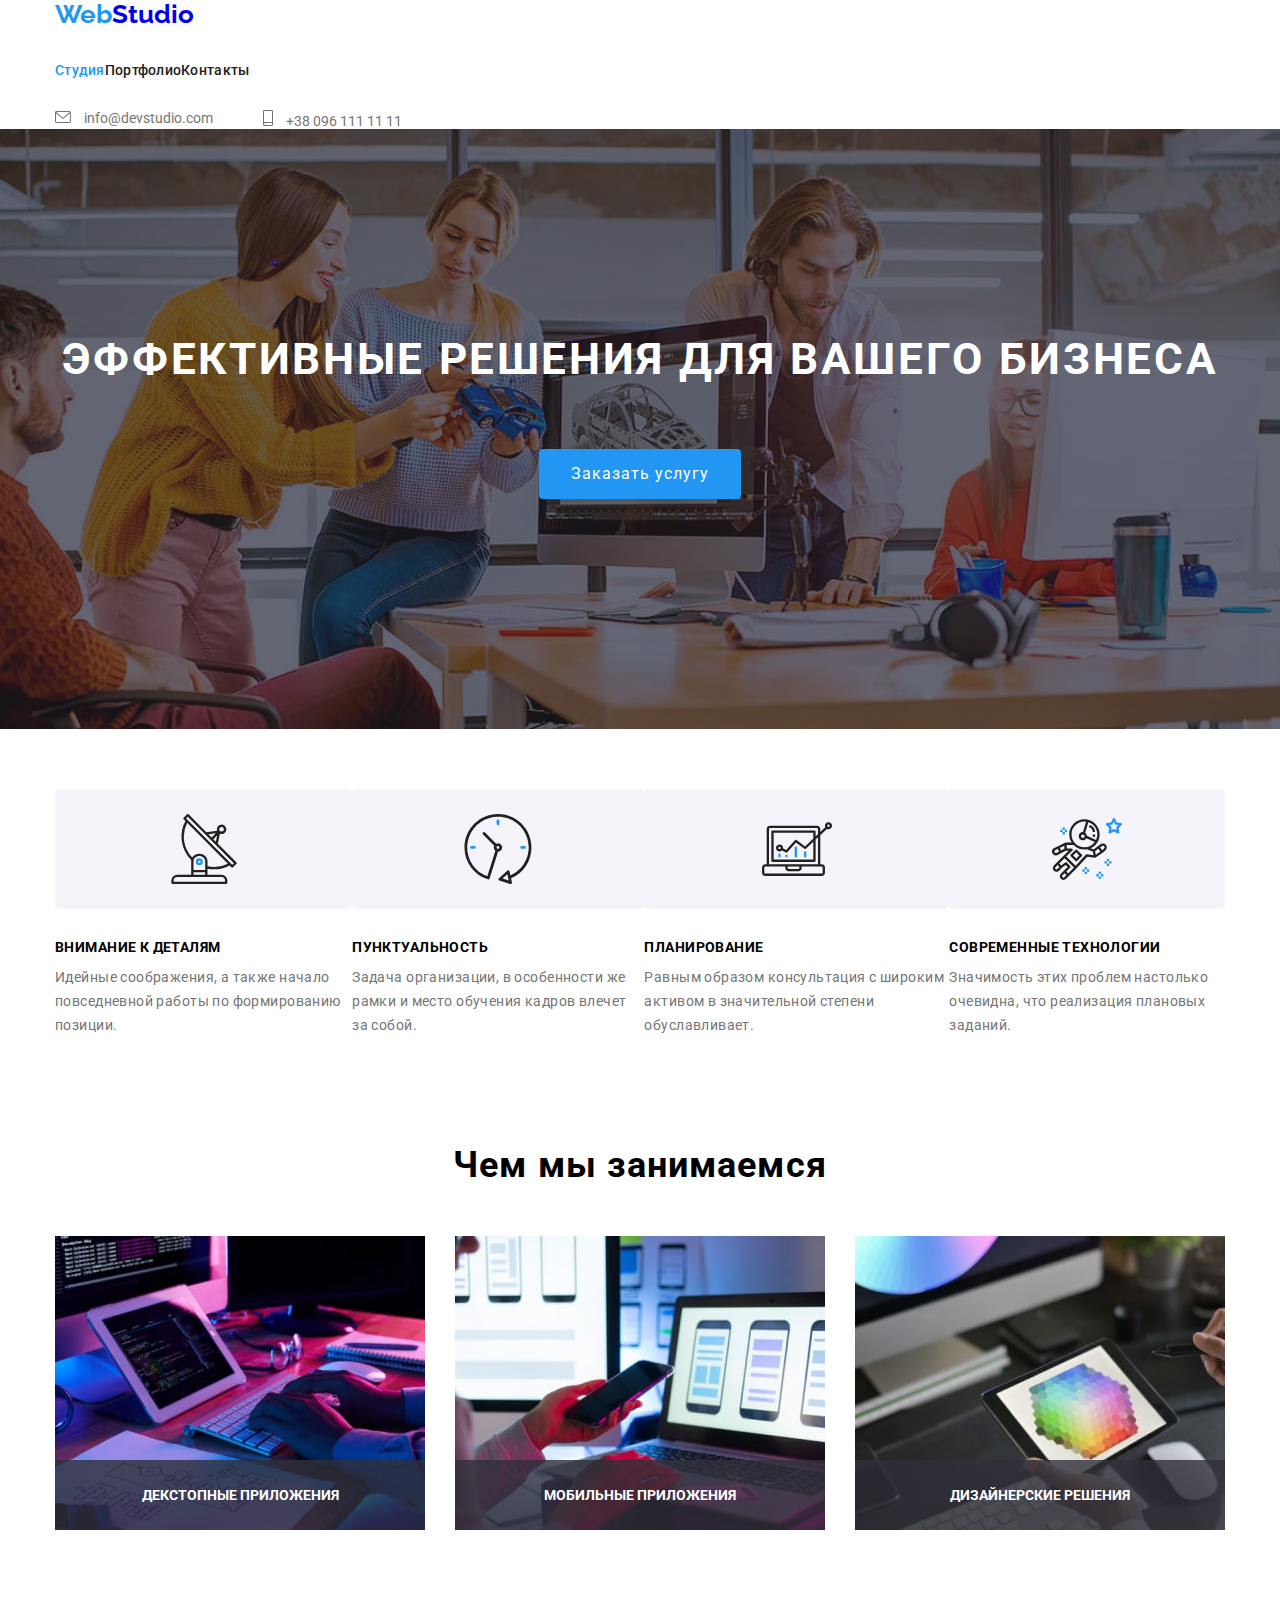
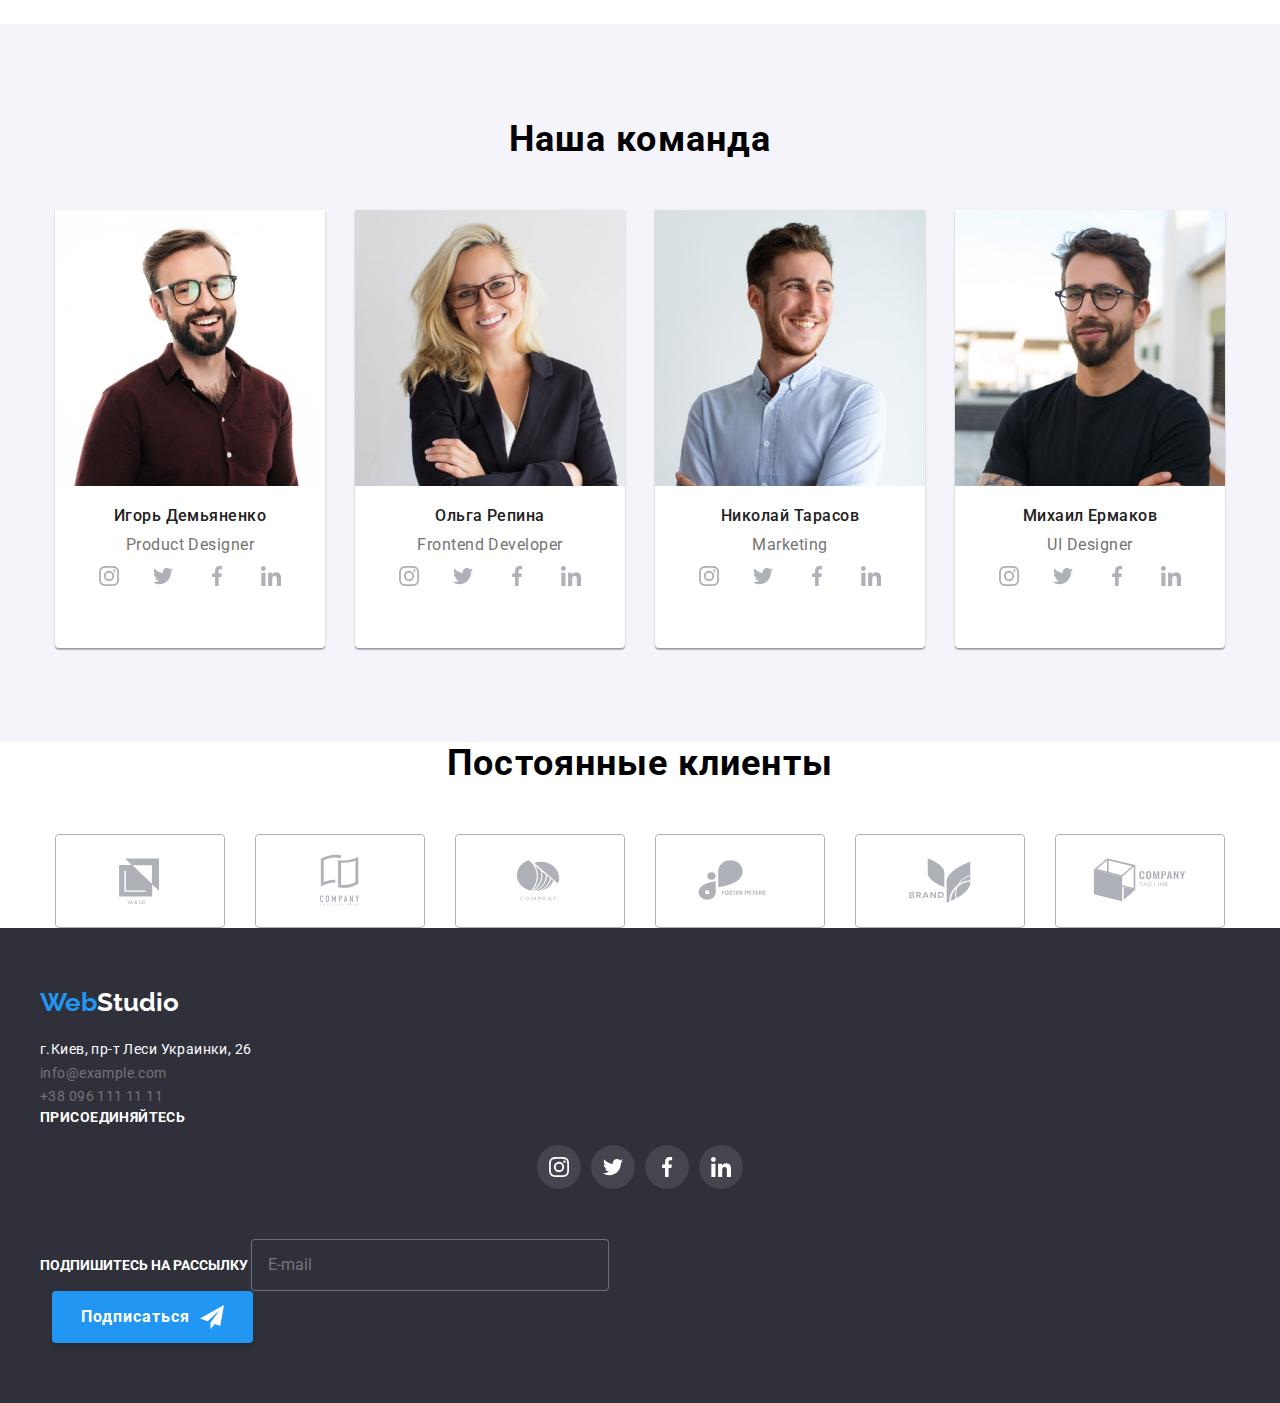
==== commit 7379cfc1: "адаптив хедера" ====
--- a/index.html
+++ b/index.html
@@ -9,8 +9,6 @@
     <link
         href="https://fonts.googleapis.com/css2?family=Raleway:wght@400;500&family=Roboto:wght@400;500;700;900&display=swap"
         rel="stylesheet">
-    <!-- <link rel="stylesheet"
-        href="https://cdnjs.cloudflare.com/ajax/libs/modern-normalize/1.1.0/modern-normalize.min.css"> -->
     <link rel="stylesheet" href="./css/main.min.css">
 </head>
 
--- a/css/main.min.css
+++ b/css/main.min.css
@@ -1 +1 @@
-/*! modern-normalize v0.6.0 | MIT License | https://github.com/sindresorhus/modern-normalize */*,*::before,*::after{-webkit-box-sizing:border-box;box-sizing:border-box}:root{-moz-tab-size:4;-o-tab-size:4;tab-size:4}html{line-height:1.15;-webkit-text-size-adjust:100%}body{margin:0}body{font-family:system-ui,-apple-system,"Segoe UI",Roboto,Helvetica,Arial,sans-serif,"Apple Color Emoji","Segoe UI Emoji"}hr{height:0}abbr[title]{-webkit-text-decoration:underline dotted;text-decoration:underline dotted}b,strong{font-weight:bolder}code,kbd,samp,pre{font-family:SFMono-Regular,Consolas,"Liberation Mono",Menlo,monospace;font-size:1em}small{font-size:80%}sub,sup{font-size:75%;line-height:0;position:relative;vertical-align:baseline}sub{bottom:-0.25em}sup{top:-0.5em}button,input,optgroup,select,textarea{font-family:inherit;font-size:100%;line-height:1.15;margin:0}button,select{text-transform:none}button,[type=button],[type=reset],[type=submit]{-webkit-appearance:button}button::-moz-focus-inner,[type=button]::-moz-focus-inner,[type=reset]::-moz-focus-inner,[type=submit]::-moz-focus-inner{border-style:none;padding:0}button:-moz-focusring,[type=button]:-moz-focusring,[type=reset]:-moz-focusring,[type=submit]:-moz-focusring{outline:1px dotted ButtonText}fieldset{padding:.35em .75em .625em}legend{padding:0}progress{vertical-align:baseline}[type=number]::-webkit-inner-spin-button,[type=number]::-webkit-outer-spin-button{height:auto}[type=search]{-webkit-appearance:textfield;outline-offset:-2px}[type=search]::-webkit-search-decoration{-webkit-appearance:none}::-webkit-file-upload-button{-webkit-appearance:button;font:inherit}summary{display:list-item}body{font-family:"Roboto",Arial,sans-serif;font-size:14px}address{font-style:normal;margin-top:20px}a{text-decoration:none}h1,h2,h3,p,ul{list-style:none;margin:0px;padding:0px}img{min-width:100%;height:auto;display:block}.container{padding:0 15px;margin:0 auto}@media(min-width: 480px){.container{width:480px}}@media(min-width: 768px){.container{width:768px}}@media(min-width: 1200px){.container{width:1200px}}.button__mobile{display:none}@media(max-width: 767px){.button__mobile{display:-webkit-inline-box;display:-ms-inline-flexbox;display:inline-flex;padding:0;margin:22px 0;border:none;background-color:#fff;z-index:10}}.button__mobile .button__mobile-menu{display:block}.button__mobile.is-open .button__mobile-menu{display:none}.button__mobile .button__mobile-cross{display:none}.button__mobile.is-open .button__mobile-cross{display:block}.logo{font-family:Raleway;font-size:26px;font-weight:700}.logo span{color:#2196f3}.nav-header__list{display:-webkit-box;display:-ms-flexbox;display:flex}.nav-header__link::after{content:"";position:absolute;left:0;bottom:-1px;display:none;width:100%;height:5px;border-radius:2px;background-color:#2196f3}.nav-header__link{position:relative;display:block;padding:32px 0;color:#212121;font-weight:500;font-size:14px;line-height:16px;letter-spacing:.02em;-webkit-transition:color 250ms cubic-bezier(0.4, 0, 0.2, 1),background-color 250ms cubic-bezier(0.4, 0, 0.2, 1);transition:color 250ms cubic-bezier(0.4, 0, 0.2, 1),background-color 250ms cubic-bezier(0.4, 0, 0.2, 1)}.nav-header__link.current::after{display:block}.nav-header__link:hover,.current{color:#2196f3}.contacts-list{display:-webkit-box;display:-ms-flexbox;display:flex;margin-left:auto}.contacts-list__item+.contacts-list__item{margin-left:50px}.contact-list__link{color:#757575;-webkit-transition:color 250ms cubic-bezier(0.4, 0, 0.2, 1);transition:color 250ms cubic-bezier(0.4, 0, 0.2, 1)}.contact-list__link:hover{color:#2196f3}.contact-list__link:hover .svg-header{fill:#2196f3}.svg-header{margin-right:10px;fill:#757575;-webkit-transition:color 250ms cubic-bezier(0.4, 0, 0.2, 1);transition:color 250ms cubic-bezier(0.4, 0, 0.2, 1)}.header__content--centered,.contact-list__link--centered{-webkit-box-align:center;-ms-flex-align:center;align-items:center}.main__button{padding:10px 32px;margin-top:30px;display:inline-block;border-radius:4px;border:none;background-color:#2196f3;color:#fff;cursor:pointer;font-size:16px;line-height:30px;letter-spacing:.06em;-webkit-transition:color 250ms cubic-bezier(0.4, 0, 0.2, 1),background-color 250ms cubic-bezier(0.4, 0, 0.2, 1);transition:color 250ms cubic-bezier(0.4, 0, 0.2, 1),background-color 250ms cubic-bezier(0.4, 0, 0.2, 1)}.main__button:focus,.main__button:hover{color:#2196f3;background-color:#fff}.title{margin-bottom:50px;text-align:center;font-weight:700;font-size:36px;line-height:42px;letter-spacing:.03em}.main__section{padding:200px 0;text-align:center;min-height:400px;background-color:#2f303a;background-image:-webkit-gradient(linear, left top, right top, from(rgba(47, 48, 58, 0.4)), to(rgba(47, 48, 58, 0.4))),url(../images/main/main480-min.jpg);background-image:linear-gradient(to right, rgba(47, 48, 58, 0.4), rgba(47, 48, 58, 0.4)),url(../images/main/main480-min.jpg);background-repeat:no-repeat;background-size:cover;background-position:center}@media(min-width: 480px){.main__section{background-image:-webkit-gradient(linear, left top, right top, from(rgba(47, 48, 58, 0.4)), to(rgba(47, 48, 58, 0.4))),url(../images/main/main768-min.jpg);background-image:linear-gradient(to right, rgba(47, 48, 58, 0.4), rgba(47, 48, 58, 0.4)),url(../images/main/main768-min.jpg)}}@media(min-width: 769px){.main__section{background-image:-webkit-gradient(linear, left top, right top, from(rgba(47, 48, 58, 0.4)), to(rgba(47, 48, 58, 0.4))),url(../images/main/main1200-min.jpg);background-image:linear-gradient(to right, rgba(47, 48, 58, 0.4), rgba(47, 48, 58, 0.4)),url(../images/main/main1200-min.jpg);padding:200px 0;min-height:600px}}.main__title{color:#fff;font-size:44px;line-height:60px;letter-spacing:.06em;text-transform:uppercase;margin-bottom:30px}@media(min-device-pixel-ratio: 2)and (max-width: 480px),(-webkit-min-device-pixel-ratio: 2)and (max-width: 480px),(min-resolution: 192dpi)and (max-width: 480px),(min-resolution: 2dppx)and (max-width: 480px){.hero{background-image:-webkit-gradient(linear, left top, right top, from(rgba(47, 48, 58, 0.4)), to(rgba(47, 48, 58, 0.4))),url(../images/main/main480@2x-min.jpg);background-image:linear-gradient(to right, rgba(47, 48, 58, 0.4), rgba(47, 48, 58, 0.4)),url(../images/main/main480@2x-min.jpg)}}@media(min-device-pixel-ratio: 3)and (max-width: 480px),(-webkit-min-device-pixel-ratio: 3)and (max-width: 480px),(min-resolution: 288dpi)and (max-width: 480px),(min-resolution: 3dppx)and (max-width: 480px){.hero{background-image:-webkit-gradient(linear, left top, right top, from(rgba(47, 48, 58, 0.4)), to(rgba(47, 48, 58, 0.4))),url(../images/main/main480@3x-min.jpg);background-image:linear-gradient(to right, rgba(47, 48, 58, 0.4), rgba(47, 48, 58, 0.4)),url(../images/main/main480@3x-min.jpg)}}@media(min-device-pixel-ratio: 2)and (min-width: 481px),(-webkit-min-device-pixel-ratio: 2)and (min-width: 481px),(min-resolution: 192dpi)and (min-width: 481px),(min-resolution: 2dppx)and (min-width: 481px){.hero{background-image:-webkit-gradient(linear, left top, right top, from(rgba(47, 48, 58, 0.4)), to(rgba(47, 48, 58, 0.4))),url(../images/main/main768@2x-min.jpg);background-image:linear-gradient(to right, rgba(47, 48, 58, 0.4), rgba(47, 48, 58, 0.4)),url(../images/main/main768@2x-min.jpg)}}@media(min-device-pixel-ratio: 3)and (min-width: 481px),(-webkit-min-device-pixel-ratio: 3)and (min-width: 481px),(min-resolution: 288dpi)and (min-width: 481px),(min-resolution: 3dppx)and (min-width: 481px){.hero{background-image:-webkit-gradient(linear, left top, right top, from(rgba(47, 48, 58, 0.4)), to(rgba(47, 48, 58, 0.4))),url(../images/main/main768@3x-min.jpg);background-image:linear-gradient(to right, rgba(47, 48, 58, 0.4), rgba(47, 48, 58, 0.4)),url(../images/main/main768@3x-min.jpg)}}@media(min-device-pixel-ratio: 2)and (min-width: 481px),(-webkit-min-device-pixel-ratio: 2)and (min-width: 481px),(min-resolution: 192dpi)and (min-width: 481px),(min-resolution: 2dppx)and (min-width: 481px){.hero{background-image:-webkit-gradient(linear, left top, right top, from(rgba(47, 48, 58, 0.4)), to(rgba(47, 48, 58, 0.4))),url(../images/main/main1200@2x-min.jpg);background-image:linear-gradient(to right, rgba(47, 48, 58, 0.4), rgba(47, 48, 58, 0.4)),url(../images/main/main1200@2x-min.jpg)}}@media(min-device-pixel-ratio: 3)and (min-width: 481px),(-webkit-min-device-pixel-ratio: 3)and (min-width: 481px),(min-resolution: 288dpi)and (min-width: 481px),(min-resolution: 3dppx)and (min-width: 481px){.hero{background-image:-webkit-gradient(linear, left top, right top, from(rgba(47, 48, 58, 0.4)), to(rgba(47, 48, 58, 0.4))),url(../images/main/main1200@3x-min.jpg);background-image:linear-gradient(to right, rgba(47, 48, 58, 0.4), rgba(47, 48, 58, 0.4)),url(../images/main/main1200@3x-min.jpg)}}.info-item{color:#757575;font-size:14px;line-height:24px;letter-spacing:.03em}.info{padding:60px 0px}@media(min-width: 768px)and (max-width: 1199px){.info__list{-ms-flex-wrap:wrap;flex-wrap:wrap;display:-webkit-box;display:-ms-flexbox;display:flex;margin:-15px}}.svg{background-color:#f5f4fa;padding:25px 0px;border-radius:4px;display:-webkit-box;display:-ms-flexbox;display:flex;-webkit-box-align:center;-ms-flex-align:center;align-items:center;-webkit-box-pack:center;-ms-flex-pack:center;justify-content:center}.info__label{padding-top:30px;padding-bottom:10px;font-size:14px;line-height:16px;letter-spacing:.03em;text-transform:uppercase}@media(min-width: 768px){.info__item{width:calc((100% - 30px * 2) / 2);margin:15px}}@media(max-width: 767px){.info__item:not(:last-child){margin-bottom:30px}}.about-us{padding:47px 0 94px}@media screen and (max-width: 1199px){.about-us{display:none}}.preview__item{position:relative}.preview__img{display:block;width:100%;height:auto}.preview__text{position:absolute;padding:27px 0;left:0;bottom:0;width:100%;color:#fff;font-weight:700;font-size:14px;line-height:1.17;text-transform:uppercase;text-align:center;background-color:rgba(47,48,58,.8)}.team{background-color:#f5f4fa;padding:94px 0px}.team__card{background-color:#fff;border-radius:0px 0px 4px 4px}.team-list .team__card{-webkit-box-shadow:0px 1px 3px rgba(0,0,0,.12),0px 1px 1px rgba(0,0,0,.14),0px 2px 1px rgba(0,0,0,.2);box-shadow:0px 1px 3px rgba(0,0,0,.12),0px 1px 1px rgba(0,0,0,.14),0px 2px 1px rgba(0,0,0,.2);border-radius:0 0 4px 4px}.team__discription{padding:20px 24px}.team__name{margin-bottom:10px;font-size:16px;font-weight:500;color:#212121;line-height:19px;text-align:center;letter-spacing:.03em}.team__position{color:#757575;font-size:16px;font-weight:400;line-height:19px;text-align:center;letter-spacing:.03em}.soc-wrap{display:-webkit-box;display:-ms-flexbox;display:flex;margin:0 auto;padding-bottom:30px}.soc-wrap__item:not(:last-child){margin-right:10px}.soc-wrap__link{display:-webkit-box;display:-ms-flexbox;display:flex;height:44px;width:44px;border-radius:50%;-webkit-box-align:center;-ms-flex-align:center;align-items:center;-webkit-box-pack:center;-ms-flex-pack:center;justify-content:center;fill:#afb1b8;-webkit-transition:fill 250ms cubic-bezier(0.4, 0, 0.2, 1);transition:fill 250ms cubic-bezier(0.4, 0, 0.2, 1);-webkit-transition:background-color 250ms cubic-bezier(0.4, 0, 0.2, 1);transition:background-color 250ms cubic-bezier(0.4, 0, 0.2, 1)}.soc-wrap__link:hover,.soc-wrap__link:focus{background-color:#2196f3;fill:#fff}.client__list{display:-webkit-box;display:-ms-flexbox;display:flex;-ms-flex-wrap:wrap;flex-wrap:wrap;margin-left:-30px;margin-top:-30px}.client__item{width:calc((100% - 30px * 2) / 2);margin-left:30px;margin-top:30px}@media(min-width: 768px){.client__item{width:calc((100% - 30px * 3) / 3)}}@media(min-width: 1200px){.client__item{width:calc((100% - 30px * 6) / 6)}}.client__link{color:#afb1b8;border-radius:4px;border:1px solid #afb1b8;text-decoration:none;padding:16px 32px;-webkit-transition:border-color 250ms cubic-bezier(0.4, 0, 0.2, 1),color 250ms cubic-bezier(0.4, 0, 0.2, 1);transition:border-color 250ms cubic-bezier(0.4, 0, 0.2, 1),color 250ms cubic-bezier(0.4, 0, 0.2, 1);display:-webkit-box;display:-ms-flexbox;display:flex;-webkit-box-align:center;-ms-flex-align:center;align-items:center;-webkit-box-pack:center;-ms-flex-pack:center;justify-content:center}.client__link:focus,.client__link:hover{color:#2196f3;border:1px solid #2196f3}.client__icon{fill:currentColor;-webkit-transition:fill 250ms cubic-bezier(0.4, 0, 0.2, 1);transition:fill 250ms cubic-bezier(0.4, 0, 0.2, 1)}.footer{background-color:#2f303a;padding:60px 0}.footer__content{padding:0px}.footer__logo,.address__map{color:#fff;-webkit-transition:color 250ms cubic-bezier(0.4, 0, 0.2, 1);transition:color 250ms cubic-bezier(0.4, 0, 0.2, 1)}.address{margin-top:20px}.address__map{color:#fff;font-size:14px;line-height:1.7;letter-spacing:.03em;text-decoration:none;font-style:normal;-webkit-transition:color 250ms cubic-bezier(0.4, 0, 0.2, 1);transition:color 250ms cubic-bezier(0.4, 0, 0.2, 1)}.address__map:hover,.address__map:focus{color:#2196f3}.address__link{color:#fff;font-size:14px;line-height:1.7;letter-spacing:.03em;text-decoration:none;font-style:normal;-webkit-transition:color 250ms cubic-bezier(0.4, 0, 0.2, 1);transition:color 250ms cubic-bezier(0.4, 0, 0.2, 1)}.info-title-footer{padding-bottom:20px;color:#fff;font-size:14px;line-height:16px;letter-spacing:.03em;text-transform:uppercase}@media(min-width: 480px){.soc-wrap{-webkit-box-pack:center;-ms-flex-pack:center;justify-content:center}}.soc-wrap__icon{-webkit-transition:fill 250ms cubic-bezier(0.4, 0, 0.2, 1);transition:fill 250ms cubic-bezier(0.4, 0, 0.2, 1)}.soc-wrap__link--color{fill:#fff;background-color:rgba(255,255,255,.1);-webkit-transition:background-color 250ms cubic-bezier(0.4, 0, 0.2, 1);transition:background-color 250ms cubic-bezier(0.4, 0, 0.2, 1)}.sub-form__content{margin-left:auto}.sub-form__content:last-child{-webkit-box-align:end;-ms-flex-align:end;align-items:flex-end}.sub-form__input{-webkit-box-orient:vertical;-webkit-box-direction:normal;-ms-flex-direction:column;flex-direction:column}.sub-form__caption{color:#fff;font-weight:700;font-size:14px;line-height:1.14;text-transform:uppercase}.sub-form__email{background-color:#2f303a;font-size:16px;line-height:1.25;border:1px solid rgba(255,255,255,.3);border-radius:4px;margin-top:20px;padding:14.5px 0 15px 16px;width:358px;color:#fff}.sub-button__label{color:#fff;background-color:#2196f3;font-weight:700;font-size:16px;line-height:1.87;cursor:pointer;letter-spacing:.06em;display:-webkit-box;display:-ms-flexbox;display:flex;-webkit-box-align:center;-ms-flex-align:center;align-items:center;-webkit-box-pack:center;-ms-flex-pack:center;justify-content:center;margin-left:12px;padding:11px 29px;border-radius:4px;border:0px solid transparent;-webkit-box-shadow:0px 4px 4px rgba(0,0,0,.15);box-shadow:0px 4px 4px rgba(0,0,0,.15);-webkit-transition:background-color 250ms cubic-bezier(0.4, 0, 0.2, 1),color 250ms cubic-bezier(0.4, 0, 0.2, 1);transition:background-color 250ms cubic-bezier(0.4, 0, 0.2, 1),color 250ms cubic-bezier(0.4, 0, 0.2, 1)}.sub-button__label:hover,.sub-button__label:focus,.sub-button__label:hover .sub-button__icon{color:#2196f3;background-color:#fff;fill:#2196f3}.sub-button__icon{margin-left:10px;fill:#fff;-webkit-transition:fill 250ms cubic-bezier(0.4, 0, 0.2, 1);transition:fill 250ms cubic-bezier(0.4, 0, 0.2, 1)}.backdrop.is-hidden{opacity:0;pointer-events:none}.backdrop{position:fixed;left:0;top:0;width:100%;height:100%;background-color:rgba(0,0,0,.2);opacity:1;-webkit-transition:opacity 250ms cubic-bezier(0.4, 0, 0.2, 1);transition:opacity 250ms cubic-bezier(0.4, 0, 0.2, 1)}.backdrop.is-hidden .modal{-webkit-transform:translate(-50%, -50%) scale(0.1);transform:translate(-50%, -50%) scale(0.1)}.modal{position:absolute;left:50%;top:50%;padding:40px;min-width:528px;min-height:581px;border-radius:4px;background-color:#fff;-webkit-transform:translate(-50%, -50%) scale(0.9);transform:translate(-50%, -50%) scale(0.9);-webkit-transition:-webkit-transform 250ms cubic-bezier(0.4, 0, 0.2, 1);transition:-webkit-transform 250ms cubic-bezier(0.4, 0, 0.2, 1);transition:transform 250ms cubic-bezier(0.4, 0, 0.2, 1);transition:transform 250ms cubic-bezier(0.4, 0, 0.2, 1), -webkit-transform 250ms cubic-bezier(0.4, 0, 0.2, 1)}.close{display:-webkit-box;display:-ms-flexbox;display:flex;color:#212121;position:absolute;-webkit-box-align:center;-ms-flex-align:center;align-items:center;right:8px;top:8px;width:30px;height:30px;cursor:pointer;background-color:#fff;border:1px solid rgba(0,0,0,.1);border-radius:50%;-webkit-transition:color 250ms cubic-bezier(0.4, 0, 0.2, 1);transition:color 250ms cubic-bezier(0.4, 0, 0.2, 1)}.close:hover,.close:focus{color:#2196f3}.form-header{display:inline-block;font-weight:700;font-size:20px;line-height:1.17;color:#212121;text-align:center;margin-bottom:12px}.form-input:focus+.form-icon{fill:#2196f3}.form-input:focus,.form-text:focus,.form-input:hover,.form-text:hover{border-color:#2196f3;outline:none}.form-field-position{position:relative}.position-field{margin-bottom:10px}.form-field{display:-webkit-box;display:-ms-flexbox;display:flex;-webkit-box-orient:vertical;-webkit-box-direction:normal;-ms-flex-direction:column;flex-direction:column}.check_box_form{margin:30px 0 20px 0}.form-field-text{font-size:12px;line-height:1.16;letter-spacing:.01em;margin-bottom:4px}.form-text{resize:none;border:1px solid rgba(33,33,33,.2);padding:12px 16px;-webkit-transition:border 250ms cubic-bezier(0.4, 0, 0.2, 1);transition:border 250ms cubic-bezier(0.4, 0, 0.2, 1)}.form-icon{fill:#212121;position:absolute;top:50%;left:15px;-webkit-transform:translateY(-50%);transform:translateY(-50%);-webkit-transition:fill 250ms cubic-bezier(0.4, 0, 0.2, 1);transition:fill 250ms cubic-bezier(0.4, 0, 0.2, 1)}.form-input{padding:11px 0 11px 42px;border:1px solid rgba(33,33,33,.2);border-radius:4px;width:100%;-webkit-transition:border 250ms cubic-bezier(0.4, 0, 0.2, 1);transition:border 250ms cubic-bezier(0.4, 0, 0.2, 1)}.input-field{margin-bottom:20px}.check_box_label{display:-webkit-box;display:-ms-flexbox;display:flex;-webkit-box-pack:center;-ms-flex-pack:center;justify-content:center;-webkit-box-align:center;-ms-flex-align:center;align-items:center;font-size:14px;line-height:1.71;cursor:pointer}.check_input{position:absolute;-webkit-appearance:none;-moz-appearance:none;appearance:none}.check_box{display:inline-block;width:16px;height:15px;background-color:#fff;border:2px solid #212121;margin-right:7px;border-radius:4px;-webkit-transition:background-color 250ms cubic-bezier(0.4, 0, 0.2, 1),background-image 250ms cubic-bezier(0.4, 0, 0.2, 1);transition:background-color 250ms cubic-bezier(0.4, 0, 0.2, 1),background-image 250ms cubic-bezier(0.4, 0, 0.2, 1)}.check_input:checked+.check_box{background-size:contain;background-origin:border-box;background-color:#2196f3;border:1px solid #2196f3;background-image:url(./images/icon\check.svg);-webkit-transition:background-image 250ms cubic-bezier(0.4, 0, 0.2, 1);transition:background-image 250ms cubic-bezier(0.4, 0, 0.2, 1)}.button-form{background-color:#2196f3;color:#fff;font-weight:700;font-size:16px;line-height:1.87;letter-spacing:.06em;min-width:200px;padding:10px 55px;display:-webkit-box;display:-ms-flexbox;display:flex;margin-left:auto;margin-right:auto;margin-top:30px;cursor:pointer;border-radius:4px;border:1px solid transparent;-webkit-box-shadow:0px 4px 4px rgba(0,0,0,.15);box-shadow:0px 4px 4px rgba(0,0,0,.15);-webkit-transition:background-color 250ms cubic-bezier(0.4, 0, 0.2, 1),color 250ms cubic-bezier(0.4, 0, 0.2, 1),border 250ms cubic-bezier(0.4, 0, 0.2, 1);transition:background-color 250ms cubic-bezier(0.4, 0, 0.2, 1),color 250ms cubic-bezier(0.4, 0, 0.2, 1),border 250ms cubic-bezier(0.4, 0, 0.2, 1)}.button-form:focus,.button-form:hover{background-color:#fff;color:#2196f3;border:1px solid #2196f3}.secondary__button{padding:6px 22px;list-style:none;color:#212121;background-color:#f5f4fa;border-radius:4px;border:none;cursor:pointer;font-size:16px;line-height:26px;text-align:center;letter-spacing:.03em;-webkit-transition:color 250ms cubic-bezier(0.4, 0, 0.2, 1),background-color 250ms cubic-bezier(0.4, 0, 0.2, 1);transition:color 250ms cubic-bezier(0.4, 0, 0.2, 1),background-color 250ms cubic-bezier(0.4, 0, 0.2, 1)}.secondary__button:hover,.secondary__button:focus{-webkit-box-shadow:0px 3px 1px rgba(0,0,0,.1),0px 1px 2px rgba(0,0,0,.08),0px 2px 2px rgba(0,0,0,.12);box-shadow:0px 3px 1px rgba(0,0,0,.1),0px 1px 2px rgba(0,0,0,.08),0px 2px 2px rgba(0,0,0,.12);color:#fff;background-color:#2196f3}.filter__item:not(:last-child){text-align:center;margin-right:8px}.filter__list{margin-bottom:50px}.line{border-bottom:1px solid #ececec}.product__text{color:#757575;font-weight:400;font-size:16px;line-height:30px;letter-spacing:.03em}.product__meta{padding:20px 24px;border:1px solid #eee;border-top:none;background-color:#fff}.product__title{color:#212121;font-size:18px;line-height:36px;letter-spacing:.06em}.product__thumb{position:relative;overflow:hidden}.overlay{content:"";position:absolute;top:0;left:0;width:100%;height:100%;background-color:rgba(33,150,243,.9);-webkit-transform:translateY(100%);transform:translateY(100%);-webkit-transition:-webkit-transform 250ms cubic-bezier(0.4, 0, 0.2, 1);transition:-webkit-transform 250ms cubic-bezier(0.4, 0, 0.2, 1);transition:transform 250ms cubic-bezier(0.4, 0, 0.2, 1);transition:transform 250ms cubic-bezier(0.4, 0, 0.2, 1), -webkit-transform 250ms cubic-bezier(0.4, 0, 0.2, 1)}.product:hover .overlay,.product:hover .overlay__text{-webkit-transform:translateY(0);transform:translateY(0)}.overlay__text{font-size:18px;line-height:1.56;color:#fff;padding:63px 24px}.portfolio__item:not(:nth-child(3n)){margin-right:30px}.portfolio__item:not(:nth-child(-n+3)){margin-top:30px}.portfolio{display:-webkit-box;display:-ms-flexbox;display:flex;-ms-flex-wrap:wrap;flex-wrap:wrap}.product__link{display:block;-webkit-transition:-webkit-transform 250ms cubic-bezier(0.4, 0, 0.2, 1);transition:-webkit-transform 250ms cubic-bezier(0.4, 0, 0.2, 1);transition:transform 250ms cubic-bezier(0.4, 0, 0.2, 1);transition:transform 250ms cubic-bezier(0.4, 0, 0.2, 1), -webkit-transform 250ms cubic-bezier(0.4, 0, 0.2, 1)}.product__link:hover,.product__link:focus{-webkit-box-shadow:0px 1px 1px rgba(0,0,0,.16),1px 4px 6px rgba(0,0,0,.16);box-shadow:0px 1px 1px rgba(0,0,0,.16),1px 4px 6px rgba(0,0,0,.16)}/*# sourceMappingURL=main.min.css.map */+/*! modern-normalize v0.6.0 | MIT License | https://github.com/sindresorhus/modern-normalize */*,*::before,*::after{-webkit-box-sizing:border-box;box-sizing:border-box}:root{-moz-tab-size:4;-o-tab-size:4;tab-size:4}html{line-height:1.15;-webkit-text-size-adjust:100%}body{margin:0}body{font-family:system-ui,-apple-system,"Segoe UI",Roboto,Helvetica,Arial,sans-serif,"Apple Color Emoji","Segoe UI Emoji"}hr{height:0}abbr[title]{-webkit-text-decoration:underline dotted;text-decoration:underline dotted}b,strong{font-weight:bolder}code,kbd,samp,pre{font-family:SFMono-Regular,Consolas,"Liberation Mono",Menlo,monospace;font-size:1em}small{font-size:80%}sub,sup{font-size:75%;line-height:0;position:relative;vertical-align:baseline}sub{bottom:-0.25em}sup{top:-0.5em}button,input,optgroup,select,textarea{font-family:inherit;font-size:100%;line-height:1.15;margin:0}button,select{text-transform:none}button,[type=button],[type=reset],[type=submit]{-webkit-appearance:button}button::-moz-focus-inner,[type=button]::-moz-focus-inner,[type=reset]::-moz-focus-inner,[type=submit]::-moz-focus-inner{border-style:none;padding:0}button:-moz-focusring,[type=button]:-moz-focusring,[type=reset]:-moz-focusring,[type=submit]:-moz-focusring{outline:1px dotted ButtonText}fieldset{padding:.35em .75em .625em}legend{padding:0}progress{vertical-align:baseline}[type=number]::-webkit-inner-spin-button,[type=number]::-webkit-outer-spin-button{height:auto}[type=search]{-webkit-appearance:textfield;outline-offset:-2px}[type=search]::-webkit-search-decoration{-webkit-appearance:none}::-webkit-file-upload-button{-webkit-appearance:button;font:inherit}summary{display:list-item}body{font-family:"Roboto",Arial,sans-serif;font-size:14px}address{font-style:normal;margin-top:20px}a{text-decoration:none}h1,h2,h3,p,ul{list-style:none;margin:0px;padding:0px}img{min-width:100%;height:auto;display:block}@media(min-width: 1200px){.flex-between{display:-webkit-box;display:-ms-flexbox;display:flex;-webkit-box-pack:justify;-ms-flex-pack:justify;justify-content:space-between}}.container{padding:0 15px;margin:0 auto}@media(min-width: 480px){.container{width:480px}}@media(min-width: 768px){.container{width:768px}}@media(min-width: 1200px){.container{width:1200px}}.button__mobile{display:none}@media(max-width: 767px){.button__mobile{display:-webkit-inline-box;display:-ms-inline-flexbox;display:inline-flex;padding:0;margin:22px 0;border:none;background-color:#fff;z-index:10}}.button__mobile .button__mobile-menu{display:block}.button__mobile.is-open .button__mobile-menu{display:none}.button__mobile .button__mobile-cross{display:none}.button__mobile.is-open .button__mobile-cross{display:block}.logo{font-family:Raleway;font-size:26px;font-weight:700}.logo span{color:#2196f3}.nav-header__list{display:-webkit-box;display:-ms-flexbox;display:flex}.nav-header__link::after{content:"";position:absolute;left:0;bottom:-1px;display:none;width:100%;height:5px;border-radius:2px;background-color:#2196f3}.nav-header__link{position:relative;display:block;padding:32px 0;color:#212121;font-weight:500;font-size:14px;line-height:16px;letter-spacing:.02em;-webkit-transition:color 250ms cubic-bezier(0.4, 0, 0.2, 1),background-color 250ms cubic-bezier(0.4, 0, 0.2, 1);transition:color 250ms cubic-bezier(0.4, 0, 0.2, 1),background-color 250ms cubic-bezier(0.4, 0, 0.2, 1)}.nav-header__link:hover,.current{color:#2196f3}.contacts-list{display:-webkit-box;display:-ms-flexbox;display:flex;margin-left:auto}.contacts-list__item+.contacts-list__item{margin-left:50px}.contact-list__link{color:#757575;-webkit-transition:color 250ms cubic-bezier(0.4, 0, 0.2, 1);transition:color 250ms cubic-bezier(0.4, 0, 0.2, 1)}.contact-list__link:hover{color:#2196f3}.contact-list__link:hover .svg-header{fill:#2196f3}.svg-header{margin-right:10px;fill:#757575;-webkit-transition:color 250ms cubic-bezier(0.4, 0, 0.2, 1);transition:color 250ms cubic-bezier(0.4, 0, 0.2, 1)}.header{position:relative}@media(min-width: 768px){.header__menu{min-width:600px;-ms-flex-pack:distribute;justify-content:space-around}}@media(min-width: 1200px){.header__menu{-webkit-box-pack:justify;-ms-flex-pack:justify;justify-content:space-between;margin-left:93px;-webkit-box-flex:1;-ms-flex-positive:1;flex-grow:1}}@media screen and (max-width: 767px){.header__menu{display:none;background-color:#fff;position:absolute;top:0;left:0;width:100%;height:100vh}}@media screen and (max-width: 767px){.header__menu.is-open{display:block;padding:40px 48px;display:-webkit-box;display:-ms-flexbox;display:flex;-webkit-box-orient:vertical;-webkit-box-direction:normal;-ms-flex-direction:column;flex-direction:column;z-index:5}}.header__menu .header__content--centered,.header__menu .contact-list__link--centered{-webkit-box-align:center;-ms-flex-align:center;align-items:center}.main__button{padding:10px 32px;margin-top:30px;display:inline-block;border-radius:4px;border:none;background-color:#2196f3;color:#fff;cursor:pointer;font-size:16px;line-height:30px;letter-spacing:.06em;-webkit-transition:color 250ms cubic-bezier(0.4, 0, 0.2, 1),background-color 250ms cubic-bezier(0.4, 0, 0.2, 1);transition:color 250ms cubic-bezier(0.4, 0, 0.2, 1),background-color 250ms cubic-bezier(0.4, 0, 0.2, 1)}.main__button:focus,.main__button:hover{color:#2196f3;background-color:#fff}.title{margin-bottom:50px;text-align:center;font-weight:700;font-size:36px;line-height:42px;letter-spacing:.03em}.main__section{padding:200px 0;text-align:center;min-height:400px;background-color:#2f303a;background-image:-webkit-gradient(linear, left top, right top, from(rgba(47, 48, 58, 0.4)), to(rgba(47, 48, 58, 0.4))),url(../images/main/main480-min.jpg);background-image:linear-gradient(to right, rgba(47, 48, 58, 0.4), rgba(47, 48, 58, 0.4)),url(../images/main/main480-min.jpg);background-repeat:no-repeat;background-size:cover;background-position:center}@media(min-width: 480px){.main__section{background-image:-webkit-gradient(linear, left top, right top, from(rgba(47, 48, 58, 0.4)), to(rgba(47, 48, 58, 0.4))),url(../images/main/main768-min.jpg);background-image:linear-gradient(to right, rgba(47, 48, 58, 0.4), rgba(47, 48, 58, 0.4)),url(../images/main/main768-min.jpg)}}@media(min-width: 769px){.main__section{background-image:-webkit-gradient(linear, left top, right top, from(rgba(47, 48, 58, 0.4)), to(rgba(47, 48, 58, 0.4))),url(../images/main/main1200-min.jpg);background-image:linear-gradient(to right, rgba(47, 48, 58, 0.4), rgba(47, 48, 58, 0.4)),url(../images/main/main1200-min.jpg);padding:200px 0;min-height:600px}}.main__title{color:#fff;font-size:44px;line-height:60px;letter-spacing:.06em;text-transform:uppercase;margin-bottom:30px}@media(min-device-pixel-ratio: 2)and (max-width: 480px),(-webkit-min-device-pixel-ratio: 2)and (max-width: 480px),(min-resolution: 192dpi)and (max-width: 480px),(min-resolution: 2dppx)and (max-width: 480px){.hero{background-image:-webkit-gradient(linear, left top, right top, from(rgba(47, 48, 58, 0.4)), to(rgba(47, 48, 58, 0.4))),url(../images/main/main480@2x-min.jpg);background-image:linear-gradient(to right, rgba(47, 48, 58, 0.4), rgba(47, 48, 58, 0.4)),url(../images/main/main480@2x-min.jpg)}}@media(min-device-pixel-ratio: 3)and (max-width: 480px),(-webkit-min-device-pixel-ratio: 3)and (max-width: 480px),(min-resolution: 288dpi)and (max-width: 480px),(min-resolution: 3dppx)and (max-width: 480px){.hero{background-image:-webkit-gradient(linear, left top, right top, from(rgba(47, 48, 58, 0.4)), to(rgba(47, 48, 58, 0.4))),url(../images/main/main480@3x-min.jpg);background-image:linear-gradient(to right, rgba(47, 48, 58, 0.4), rgba(47, 48, 58, 0.4)),url(../images/main/main480@3x-min.jpg)}}@media(min-device-pixel-ratio: 2)and (min-width: 481px),(-webkit-min-device-pixel-ratio: 2)and (min-width: 481px),(min-resolution: 192dpi)and (min-width: 481px),(min-resolution: 2dppx)and (min-width: 481px){.hero{background-image:-webkit-gradient(linear, left top, right top, from(rgba(47, 48, 58, 0.4)), to(rgba(47, 48, 58, 0.4))),url(../images/main/main768@2x-min.jpg);background-image:linear-gradient(to right, rgba(47, 48, 58, 0.4), rgba(47, 48, 58, 0.4)),url(../images/main/main768@2x-min.jpg)}}@media(min-device-pixel-ratio: 3)and (min-width: 481px),(-webkit-min-device-pixel-ratio: 3)and (min-width: 481px),(min-resolution: 288dpi)and (min-width: 481px),(min-resolution: 3dppx)and (min-width: 481px){.hero{background-image:-webkit-gradient(linear, left top, right top, from(rgba(47, 48, 58, 0.4)), to(rgba(47, 48, 58, 0.4))),url(../images/main/main768@3x-min.jpg);background-image:linear-gradient(to right, rgba(47, 48, 58, 0.4), rgba(47, 48, 58, 0.4)),url(../images/main/main768@3x-min.jpg)}}@media(min-device-pixel-ratio: 2)and (min-width: 481px),(-webkit-min-device-pixel-ratio: 2)and (min-width: 481px),(min-resolution: 192dpi)and (min-width: 481px),(min-resolution: 2dppx)and (min-width: 481px){.hero{background-image:-webkit-gradient(linear, left top, right top, from(rgba(47, 48, 58, 0.4)), to(rgba(47, 48, 58, 0.4))),url(../images/main/main1200@2x-min.jpg);background-image:linear-gradient(to right, rgba(47, 48, 58, 0.4), rgba(47, 48, 58, 0.4)),url(../images/main/main1200@2x-min.jpg)}}@media(min-device-pixel-ratio: 3)and (min-width: 481px),(-webkit-min-device-pixel-ratio: 3)and (min-width: 481px),(min-resolution: 288dpi)and (min-width: 481px),(min-resolution: 3dppx)and (min-width: 481px){.hero{background-image:-webkit-gradient(linear, left top, right top, from(rgba(47, 48, 58, 0.4)), to(rgba(47, 48, 58, 0.4))),url(../images/main/main1200@3x-min.jpg);background-image:linear-gradient(to right, rgba(47, 48, 58, 0.4), rgba(47, 48, 58, 0.4)),url(../images/main/main1200@3x-min.jpg)}}.info-item{color:#757575;font-size:14px;line-height:24px;letter-spacing:.03em}.info{padding:60px 0px}@media(min-width: 768px)and (max-width: 1199px){.info__list{-ms-flex-wrap:wrap;flex-wrap:wrap;display:-webkit-box;display:-ms-flexbox;display:flex;margin:-15px}}.svg{background-color:#f5f4fa;padding:25px 0px;border-radius:4px;display:-webkit-box;display:-ms-flexbox;display:flex;-webkit-box-align:center;-ms-flex-align:center;align-items:center;-webkit-box-pack:center;-ms-flex-pack:center;justify-content:center}.info__label{padding-top:30px;padding-bottom:10px;font-size:14px;line-height:16px;letter-spacing:.03em;text-transform:uppercase}@media(max-width: 767px){.info__item:not(:last-child){margin-bottom:30px}}.about-us{padding:47px 0 94px}@media screen and (max-width: 1199px){.about-us{display:none}}.preview__item{position:relative}.preview__img{display:block;width:100%;height:auto}.preview__text{position:absolute;padding:27px 0;left:0;bottom:0;width:100%;color:#fff;font-weight:700;font-size:14px;line-height:1.17;text-transform:uppercase;text-align:center;background-color:rgba(47,48,58,.8)}.team{background-color:#f5f4fa;padding:94px 0px}.team__card{background-color:#fff;border-radius:0px 0px 4px 4px}.team-list .team__card{-webkit-box-shadow:0px 1px 3px rgba(0,0,0,.12),0px 1px 1px rgba(0,0,0,.14),0px 2px 1px rgba(0,0,0,.2);box-shadow:0px 1px 3px rgba(0,0,0,.12),0px 1px 1px rgba(0,0,0,.14),0px 2px 1px rgba(0,0,0,.2);border-radius:0 0 4px 4px}.team__discription{padding:20px 24px}.team__name{margin-bottom:10px;font-size:16px;font-weight:500;color:#212121;line-height:19px;text-align:center;letter-spacing:.03em}.team__position{color:#757575;font-size:16px;font-weight:400;line-height:19px;text-align:center;letter-spacing:.03em}.soc-wrap{display:-webkit-box;display:-ms-flexbox;display:flex;margin:0 auto;padding-bottom:30px}.soc-wrap__item:not(:last-child){margin-right:10px}.soc-wrap__link{display:-webkit-box;display:-ms-flexbox;display:flex;height:44px;width:44px;border-radius:50%;-webkit-box-align:center;-ms-flex-align:center;align-items:center;-webkit-box-pack:center;-ms-flex-pack:center;justify-content:center;fill:#afb1b8;-webkit-transition:fill 250ms cubic-bezier(0.4, 0, 0.2, 1);transition:fill 250ms cubic-bezier(0.4, 0, 0.2, 1);-webkit-transition:background-color 250ms cubic-bezier(0.4, 0, 0.2, 1);transition:background-color 250ms cubic-bezier(0.4, 0, 0.2, 1)}.soc-wrap__link:hover,.soc-wrap__link:focus{background-color:#2196f3;fill:#fff}.client__list{display:-webkit-box;display:-ms-flexbox;display:flex;-ms-flex-wrap:wrap;flex-wrap:wrap;margin-left:-30px;margin-top:-30px}.client__item{width:calc((100% - 30px * 2) / 2);margin-left:30px;margin-top:30px}@media(min-width: 768px){.client__item{width:calc((100% - 30px * 3) / 3)}}@media(min-width: 1200px){.client__item{width:calc((100% - 30px * 6) / 6)}}.client__link{color:#afb1b8;border-radius:4px;border:1px solid #afb1b8;text-decoration:none;padding:16px 32px;-webkit-transition:border-color 250ms cubic-bezier(0.4, 0, 0.2, 1),color 250ms cubic-bezier(0.4, 0, 0.2, 1);transition:border-color 250ms cubic-bezier(0.4, 0, 0.2, 1),color 250ms cubic-bezier(0.4, 0, 0.2, 1);display:-webkit-box;display:-ms-flexbox;display:flex;-webkit-box-align:center;-ms-flex-align:center;align-items:center;-webkit-box-pack:center;-ms-flex-pack:center;justify-content:center}.client__link:focus,.client__link:hover{color:#2196f3;border:1px solid #2196f3}.client__icon{fill:currentColor;-webkit-transition:fill 250ms cubic-bezier(0.4, 0, 0.2, 1);transition:fill 250ms cubic-bezier(0.4, 0, 0.2, 1)}.footer{background-color:#2f303a;padding:60px 0}.footer__content{padding:0px}.footer__logo,.address__map{color:#fff;-webkit-transition:color 250ms cubic-bezier(0.4, 0, 0.2, 1);transition:color 250ms cubic-bezier(0.4, 0, 0.2, 1)}.address{margin-top:20px}.address__map{color:#fff;font-size:14px;line-height:1.7;letter-spacing:.03em;text-decoration:none;font-style:normal;-webkit-transition:color 250ms cubic-bezier(0.4, 0, 0.2, 1);transition:color 250ms cubic-bezier(0.4, 0, 0.2, 1)}.address__map:hover,.address__map:focus{color:#2196f3}.address__link{color:#fff;font-size:14px;line-height:1.7;letter-spacing:.03em;text-decoration:none;font-style:normal;-webkit-transition:color 250ms cubic-bezier(0.4, 0, 0.2, 1);transition:color 250ms cubic-bezier(0.4, 0, 0.2, 1)}.info-title-footer{padding-bottom:20px;color:#fff;font-size:14px;line-height:16px;letter-spacing:.03em;text-transform:uppercase}@media(min-width: 480px){.soc-wrap{-webkit-box-pack:center;-ms-flex-pack:center;justify-content:center}}.soc-wrap__icon{-webkit-transition:fill 250ms cubic-bezier(0.4, 0, 0.2, 1);transition:fill 250ms cubic-bezier(0.4, 0, 0.2, 1)}.soc-wrap__link--color{fill:#fff;background-color:rgba(255,255,255,.1);-webkit-transition:background-color 250ms cubic-bezier(0.4, 0, 0.2, 1);transition:background-color 250ms cubic-bezier(0.4, 0, 0.2, 1)}.sub-form__content{margin-left:auto}.sub-form__content:last-child{-webkit-box-align:end;-ms-flex-align:end;align-items:flex-end}.sub-form__input{-webkit-box-orient:vertical;-webkit-box-direction:normal;-ms-flex-direction:column;flex-direction:column}.sub-form__caption{color:#fff;font-weight:700;font-size:14px;line-height:1.14;text-transform:uppercase}.sub-form__email{background-color:#2f303a;font-size:16px;line-height:1.25;border:1px solid rgba(255,255,255,.3);border-radius:4px;margin-top:20px;padding:14.5px 0 15px 16px;width:358px;color:#fff}.sub-button__label{color:#fff;background-color:#2196f3;font-weight:700;font-size:16px;line-height:1.87;cursor:pointer;letter-spacing:.06em;display:-webkit-box;display:-ms-flexbox;display:flex;-webkit-box-align:center;-ms-flex-align:center;align-items:center;-webkit-box-pack:center;-ms-flex-pack:center;justify-content:center;margin-left:12px;padding:11px 29px;border-radius:4px;border:0px solid transparent;-webkit-box-shadow:0px 4px 4px rgba(0,0,0,.15);box-shadow:0px 4px 4px rgba(0,0,0,.15);-webkit-transition:background-color 250ms cubic-bezier(0.4, 0, 0.2, 1),color 250ms cubic-bezier(0.4, 0, 0.2, 1);transition:background-color 250ms cubic-bezier(0.4, 0, 0.2, 1),color 250ms cubic-bezier(0.4, 0, 0.2, 1)}.sub-button__label:hover,.sub-button__label:focus,.sub-button__label:hover .sub-button__icon{color:#2196f3;background-color:#fff;fill:#2196f3}.sub-button__icon{margin-left:10px;fill:#fff;-webkit-transition:fill 250ms cubic-bezier(0.4, 0, 0.2, 1);transition:fill 250ms cubic-bezier(0.4, 0, 0.2, 1)}.backdrop.is-hidden{opacity:0;pointer-events:none}.backdrop{position:fixed;left:0;top:0;width:100%;height:100%;background-color:rgba(0,0,0,.2);opacity:1;-webkit-transition:opacity 250ms cubic-bezier(0.4, 0, 0.2, 1);transition:opacity 250ms cubic-bezier(0.4, 0, 0.2, 1)}.backdrop.is-hidden .modal{-webkit-transform:translate(-50%, -50%) scale(0.1);transform:translate(-50%, -50%) scale(0.1)}.modal{position:absolute;left:50%;top:50%;padding:40px;min-width:528px;min-height:581px;border-radius:4px;background-color:#fff;-webkit-transform:translate(-50%, -50%) scale(0.9);transform:translate(-50%, -50%) scale(0.9);-webkit-transition:-webkit-transform 250ms cubic-bezier(0.4, 0, 0.2, 1);transition:-webkit-transform 250ms cubic-bezier(0.4, 0, 0.2, 1);transition:transform 250ms cubic-bezier(0.4, 0, 0.2, 1);transition:transform 250ms cubic-bezier(0.4, 0, 0.2, 1), -webkit-transform 250ms cubic-bezier(0.4, 0, 0.2, 1)}.close{display:-webkit-box;display:-ms-flexbox;display:flex;color:#212121;position:absolute;-webkit-box-align:center;-ms-flex-align:center;align-items:center;right:8px;top:8px;width:30px;height:30px;cursor:pointer;background-color:#fff;border:1px solid rgba(0,0,0,.1);border-radius:50%;-webkit-transition:color 250ms cubic-bezier(0.4, 0, 0.2, 1);transition:color 250ms cubic-bezier(0.4, 0, 0.2, 1)}.close:hover,.close:focus{color:#2196f3}.form-header{display:inline-block;font-weight:700;font-size:20px;line-height:1.17;color:#212121;text-align:center;margin-bottom:12px}.form-input:focus+.form-icon{fill:#2196f3}.form-input:focus,.form-text:focus,.form-input:hover,.form-text:hover{border-color:#2196f3;outline:none}.form-field-position{position:relative}.position-field{margin-bottom:10px}.form-field{display:-webkit-box;display:-ms-flexbox;display:flex;-webkit-box-orient:vertical;-webkit-box-direction:normal;-ms-flex-direction:column;flex-direction:column}.check_box_form{margin:30px 0 20px 0}.form-field-text{font-size:12px;line-height:1.16;letter-spacing:.01em;margin-bottom:4px}.form-text{resize:none;border:1px solid rgba(33,33,33,.2);padding:12px 16px;-webkit-transition:border 250ms cubic-bezier(0.4, 0, 0.2, 1);transition:border 250ms cubic-bezier(0.4, 0, 0.2, 1)}.form-icon{fill:#212121;position:absolute;top:50%;left:15px;-webkit-transform:translateY(-50%);transform:translateY(-50%);-webkit-transition:fill 250ms cubic-bezier(0.4, 0, 0.2, 1);transition:fill 250ms cubic-bezier(0.4, 0, 0.2, 1)}.form-input{padding:11px 0 11px 42px;border:1px solid rgba(33,33,33,.2);border-radius:4px;width:100%;-webkit-transition:border 250ms cubic-bezier(0.4, 0, 0.2, 1);transition:border 250ms cubic-bezier(0.4, 0, 0.2, 1)}.input-field{margin-bottom:20px}.check_box_label{display:-webkit-box;display:-ms-flexbox;display:flex;-webkit-box-pack:center;-ms-flex-pack:center;justify-content:center;-webkit-box-align:center;-ms-flex-align:center;align-items:center;font-size:14px;line-height:1.71;cursor:pointer}.check_input{position:absolute;-webkit-appearance:none;-moz-appearance:none;appearance:none}.check_box{display:inline-block;width:16px;height:15px;background-color:#fff;border:2px solid #212121;margin-right:7px;border-radius:4px;-webkit-transition:background-color 250ms cubic-bezier(0.4, 0, 0.2, 1),background-image 250ms cubic-bezier(0.4, 0, 0.2, 1);transition:background-color 250ms cubic-bezier(0.4, 0, 0.2, 1),background-image 250ms cubic-bezier(0.4, 0, 0.2, 1)}.check_input:checked+.check_box{background-size:contain;background-origin:border-box;background-color:#2196f3;border:1px solid #2196f3;background-image:url(./images/icon\check.svg);-webkit-transition:background-image 250ms cubic-bezier(0.4, 0, 0.2, 1);transition:background-image 250ms cubic-bezier(0.4, 0, 0.2, 1)}.button-form{background-color:#2196f3;color:#fff;font-weight:700;font-size:16px;line-height:1.87;letter-spacing:.06em;min-width:200px;padding:10px 55px;display:-webkit-box;display:-ms-flexbox;display:flex;margin-left:auto;margin-right:auto;margin-top:30px;cursor:pointer;border-radius:4px;border:1px solid transparent;-webkit-box-shadow:0px 4px 4px rgba(0,0,0,.15);box-shadow:0px 4px 4px rgba(0,0,0,.15);-webkit-transition:background-color 250ms cubic-bezier(0.4, 0, 0.2, 1),color 250ms cubic-bezier(0.4, 0, 0.2, 1),border 250ms cubic-bezier(0.4, 0, 0.2, 1);transition:background-color 250ms cubic-bezier(0.4, 0, 0.2, 1),color 250ms cubic-bezier(0.4, 0, 0.2, 1),border 250ms cubic-bezier(0.4, 0, 0.2, 1)}.button-form:focus,.button-form:hover{background-color:#fff;color:#2196f3;border:1px solid #2196f3}.secondary__button{padding:6px 22px;list-style:none;color:#212121;background-color:#f5f4fa;border-radius:4px;border:none;cursor:pointer;font-size:16px;line-height:26px;text-align:center;letter-spacing:.03em;-webkit-transition:color 250ms cubic-bezier(0.4, 0, 0.2, 1),background-color 250ms cubic-bezier(0.4, 0, 0.2, 1);transition:color 250ms cubic-bezier(0.4, 0, 0.2, 1),background-color 250ms cubic-bezier(0.4, 0, 0.2, 1)}.secondary__button:hover,.secondary__button:focus{-webkit-box-shadow:0px 3px 1px rgba(0,0,0,.1),0px 1px 2px rgba(0,0,0,.08),0px 2px 2px rgba(0,0,0,.12);box-shadow:0px 3px 1px rgba(0,0,0,.1),0px 1px 2px rgba(0,0,0,.08),0px 2px 2px rgba(0,0,0,.12);color:#fff;background-color:#2196f3}.filter__item:not(:last-child){text-align:center;margin-right:8px}.filter__list{margin-bottom:50px}.line{border-bottom:1px solid #ececec}.product__text{color:#757575;font-weight:400;font-size:16px;line-height:30px;letter-spacing:.03em}.product__meta{padding:20px 24px;border:1px solid #eee;border-top:none;background-color:#fff}.product__title{color:#212121;font-size:18px;line-height:36px;letter-spacing:.06em}.product__thumb{position:relative;overflow:hidden}.overlay{content:"";position:absolute;top:0;left:0;width:100%;height:100%;background-color:rgba(33,150,243,.9);-webkit-transform:translateY(100%);transform:translateY(100%);-webkit-transition:-webkit-transform 250ms cubic-bezier(0.4, 0, 0.2, 1);transition:-webkit-transform 250ms cubic-bezier(0.4, 0, 0.2, 1);transition:transform 250ms cubic-bezier(0.4, 0, 0.2, 1);transition:transform 250ms cubic-bezier(0.4, 0, 0.2, 1), -webkit-transform 250ms cubic-bezier(0.4, 0, 0.2, 1)}.product:hover .overlay,.product:hover .overlay__text{-webkit-transform:translateY(0);transform:translateY(0)}.overlay__text{font-size:18px;line-height:1.56;color:#fff;padding:63px 24px}.portfolio__item:not(:nth-child(3n)){margin-right:30px}.portfolio__item:not(:nth-child(-n+3)){margin-top:30px}.portfolio{display:-webkit-box;display:-ms-flexbox;display:flex;-ms-flex-wrap:wrap;flex-wrap:wrap}.product__link{display:block;-webkit-transition:-webkit-transform 250ms cubic-bezier(0.4, 0, 0.2, 1);transition:-webkit-transform 250ms cubic-bezier(0.4, 0, 0.2, 1);transition:transform 250ms cubic-bezier(0.4, 0, 0.2, 1);transition:transform 250ms cubic-bezier(0.4, 0, 0.2, 1), -webkit-transform 250ms cubic-bezier(0.4, 0, 0.2, 1)}.product__link:hover,.product__link:focus{-webkit-box-shadow:0px 1px 1px rgba(0,0,0,.16),1px 4px 6px rgba(0,0,0,.16);box-shadow:0px 1px 1px rgba(0,0,0,.16),1px 4px 6px rgba(0,0,0,.16)}/*# sourceMappingURL=main.min.css.map */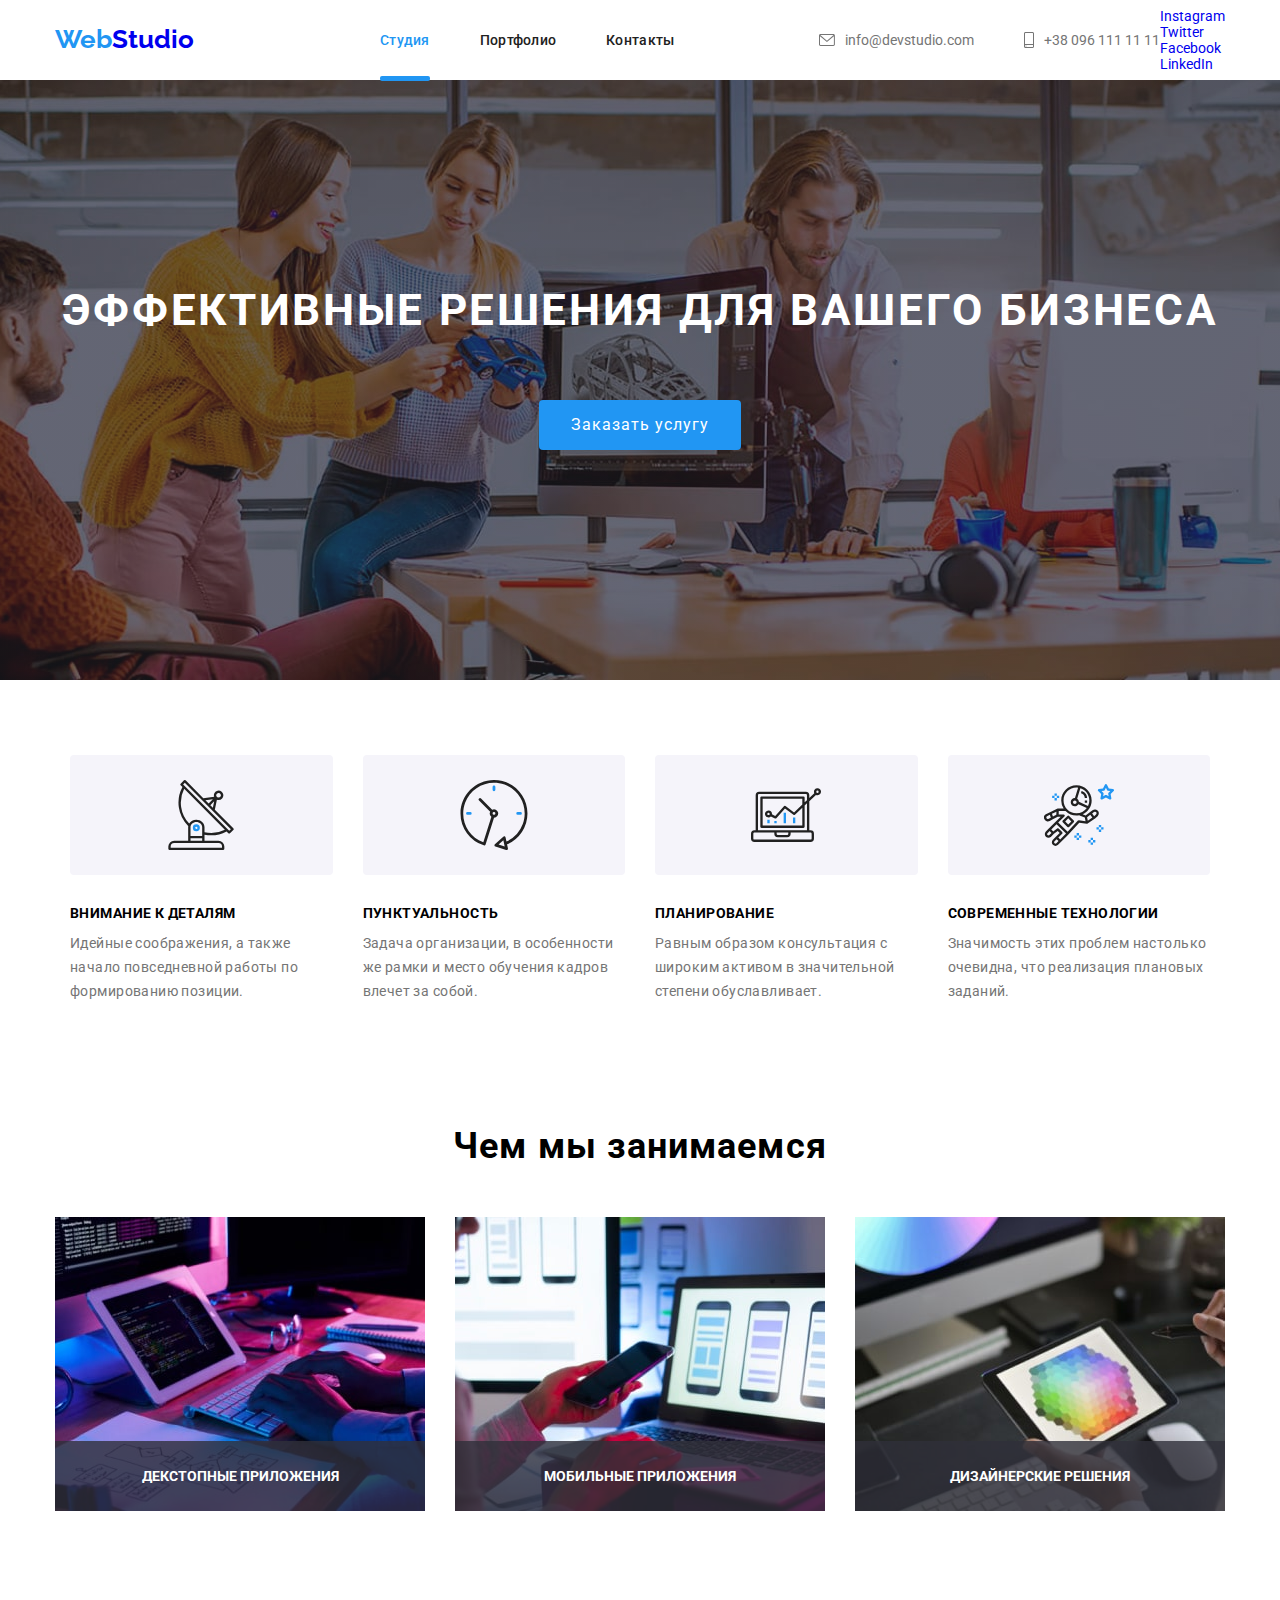
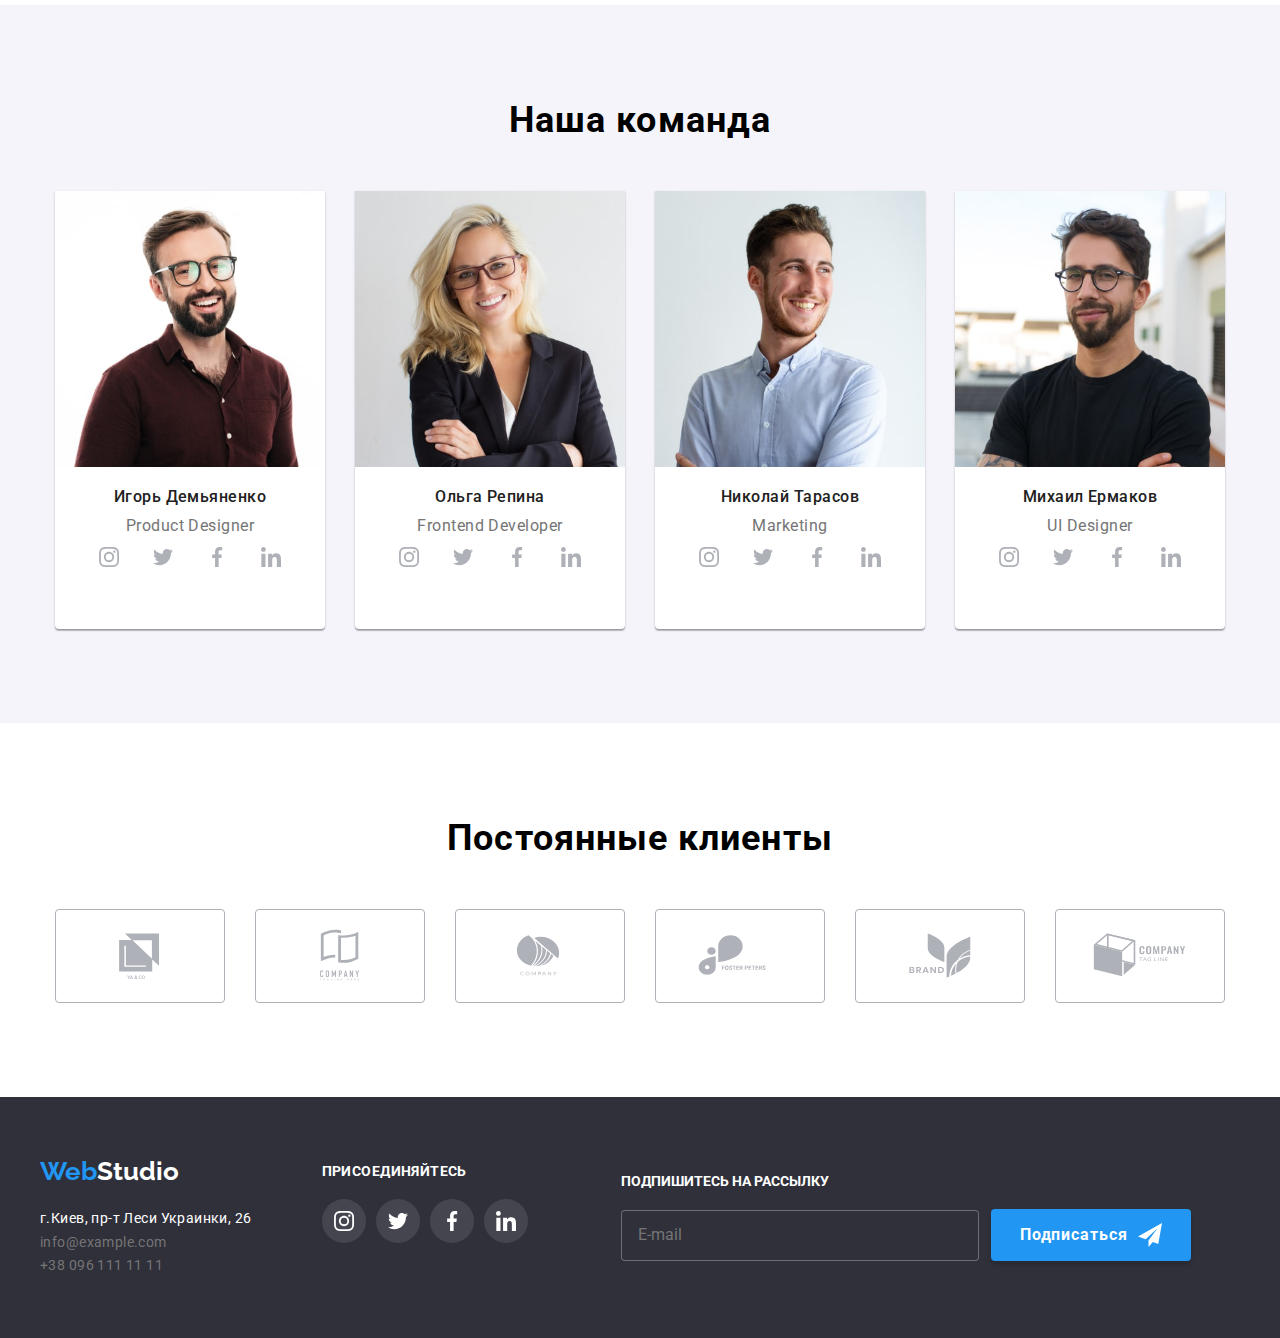
==== commit b8a29ef2: "бургер меню" ====
--- a/index.html
+++ b/index.html
@@ -17,43 +17,64 @@
     <header class="header">
         <div class="container header__content--centered">
             <a href="#" class="logo"><span>Web</span>Studio</a>
-            <button type="button" class="button__mobile  data-menu-button" aria-expanded="false"
+            <button type="button" class="button__mobile " data-menu-button aria-expanded="false"
                 aria-control="header__menu">
-                <svg width="40px" height="40px" aria-label="переключател мобильного меню">
+                <svg width="40px" height="40px" aria-label="переключательмобильного меню">
                     <use class="button__mobile-menu" xlink:href="./images/svg/icon.svg#icon-mobile-menu">
                     </use>
                     <use class="button__mobile-cross" xlink:href="./images/svg/icon.svg#icon-close"></use>
                 </svg>
             </button>
-            <div class="header__menu " id="header__menu" data-menu></div>
-            <!-- навигация шапки -->
-            <nav class="nav-header">
-                <ul class="nav-header__list">
-                    <li class="nav-header__item nav-header__item-active"><a href="./index.html"
-                            class="nav-header__link nav-header__link current">Студия</a>
-                    </li>
-                    <li class="nav-header__item"><a href="./portfolio.html" class="nav-header__link">Портфолио</a></li>
-                    <li class="nav-header__item"><a href="#" class="nav-header__link">Контакты</a></li>
+            <div class="header__menu " id="header__menu" data-menu>
+                <!-- навигация шапки -->
+                <nav class="nav-header">
+                    <ul class="nav-header__list">
+                        <li class="nav-header__item nav-header__item-active"><a href="./index.html"
+                                class="nav-header__link nav-header__link current">Студия</a>
+                        </li>
+                        <li class="nav-header__item"><a href="./portfolio.html" class="nav-header__link">Портфолио</a>
+                        </li>
+                        <li class="nav-header__item"><a href="#" class="nav-header__link">Контакты</a></li>
+                    </ul>
+                </nav>
+
+                <!-- контакты шапки -->
+                <ul class="contacts-list">
+                    <li class="contacts-list__item">
+                        <a href=" mailto:info@devstudio.com" class="contact-list__link contact-list__link--centered">
+                            <svg class="svg-header" width="16" height="12">
+                                <use href="./images/svg/icon.svg#icon-envelope"></use>
+                            </svg>
+                            <span>info@devstudio.com</span></a>
+                    </li>
+                    <li class="contacts-list__item">
+                        <a href=" tel:+380961111111" class="contact-list__link contact-list__link--centered">
+                            <svg class="svg-header" width="10" height="16">
+                                <use href="./images/svg/icon.svg#icon-smartphone"></use>
+                            </svg>
+                            <span>+38 096 111 11 11</span></a>
+                    </li>
                 </ul>
-            </nav>
-
-            <!-- контакты шапки -->
-            <ul class="contacts-list">
-                <li class="contacts-list__item">
-                    <a href=" mailto:info@devstudio.com" class="contact-list__link contact-list__link--centered">
-                        <svg class="svg-header" width="16" height="12">
-                            <use href="./images/svg/icon.svg#icon-envelope"></use>
-                        </svg>
-                        <span>info@devstudio.com</span></a>
-                </li>
-                <li class="contacts-list__item">
-                    <a href=" tel:+380961111111" class="contact-list__link contact-list__link--centered">
-                        <svg class="svg-header" width="10" height="16">
-                            <use href="./images/svg/icon.svg#icon-smartphone"></use>
-                        </svg>
-                        <span>+38 096 111 11 11</span></a>
-                </li>
-            </ul>
+                <!-- соцсети меню -->
+                <ul class="additional-social">
+                    <li class="additional-social__item">
+                        <a class="additional-social__link" href="#"><span
+                                class="additional-social__text">Instagram</span></a>
+                    </li>
+                    <li class="additional-social__item">
+                        <a class="additional-social__link " href="#"><span
+                                class="additional-social__text">Twitter</span></a>
+                    </li>
+                    <li class="additional-social__item">
+                        <a class=" additional-social__link " href="#"><span
+                                class="additional-social__text">Facebook</span></a>
+                    </li>
+                    <li class="additional-social__item">
+                        <a class="additional-social__link " href="#"><span
+                                class="additional-social__text">LinkedIn</span></a>
+                    </li>
+                </ul>
+            </div>
         </div>
     </header>
 
@@ -493,11 +514,7 @@
                     </div>
                     <button class="button-form" type="submit">Отправить</button>
                 </form>
-                <!-- <script defer src="https://cdnjs.cloudflare.com/ajax/libs/body-scroll-lock/3.1.5/bodyScrollLock.min.js"
-                    integrity="sha512-HowizSDbQl7UPEAsPnvJHlQsnBmU2YMrv7KkTBulTLEGz9chfBoWYyZJL+MUO6p/yBuuMO/8jI7O29YRZ2uBlA=="
-                    crossorigin="anonymous"></script>
-                <script defer src="js/mobile-menu.js"></script> -->
-                <script src="./Js/menu.js"></script>
+                <script src="./js/menu.js"></script>
                 <script src="./js/modal.js"></script>
 </body>
 
--- a/css/main.min.css
+++ b/css/main.min.css
@@ -1 +1 @@
-/*! modern-normalize v0.6.0 | MIT License | https://github.com/sindresorhus/modern-normalize */*,*::before,*::after{-webkit-box-sizing:border-box;box-sizing:border-box}:root{-moz-tab-size:4;-o-tab-size:4;tab-size:4}html{line-height:1.15;-webkit-text-size-adjust:100%}body{margin:0}body{font-family:system-ui,-apple-system,"Segoe UI",Roboto,Helvetica,Arial,sans-serif,"Apple Color Emoji","Segoe UI Emoji"}hr{height:0}abbr[title]{-webkit-text-decoration:underline dotted;text-decoration:underline dotted}b,strong{font-weight:bolder}code,kbd,samp,pre{font-family:SFMono-Regular,Consolas,"Liberation Mono",Menlo,monospace;font-size:1em}small{font-size:80%}sub,sup{font-size:75%;line-height:0;position:relative;vertical-align:baseline}sub{bottom:-0.25em}sup{top:-0.5em}button,input,optgroup,select,textarea{font-family:inherit;font-size:100%;line-height:1.15;margin:0}button,select{text-transform:none}button,[type=button],[type=reset],[type=submit]{-webkit-appearance:button}button::-moz-focus-inner,[type=button]::-moz-focus-inner,[type=reset]::-moz-focus-inner,[type=submit]::-moz-focus-inner{border-style:none;padding:0}button:-moz-focusring,[type=button]:-moz-focusring,[type=reset]:-moz-focusring,[type=submit]:-moz-focusring{outline:1px dotted ButtonText}fieldset{padding:.35em .75em .625em}legend{padding:0}progress{vertical-align:baseline}[type=number]::-webkit-inner-spin-button,[type=number]::-webkit-outer-spin-button{height:auto}[type=search]{-webkit-appearance:textfield;outline-offset:-2px}[type=search]::-webkit-search-decoration{-webkit-appearance:none}::-webkit-file-upload-button{-webkit-appearance:button;font:inherit}summary{display:list-item}body{font-family:"Roboto",Arial,sans-serif;font-size:14px}address{font-style:normal;margin-top:20px}a{text-decoration:none}h1,h2,h3,p,ul{list-style:none;margin:0px;padding:0px}img{min-width:100%;height:auto;display:block}@media(min-width: 1200px){.flex-between{display:-webkit-box;display:-ms-flexbox;display:flex;-webkit-box-pack:justify;-ms-flex-pack:justify;justify-content:space-between}}.container{padding:0 15px;margin:0 auto}@media(min-width: 480px){.container{width:480px}}@media(min-width: 768px){.container{width:768px}}@media(min-width: 1200px){.container{width:1200px}}.button__mobile{display:none}@media(max-width: 767px){.button__mobile{display:-webkit-inline-box;display:-ms-inline-flexbox;display:inline-flex;padding:0;margin:22px 0;border:none;background-color:#fff;z-index:10}}.button__mobile .button__mobile-menu{display:block}.button__mobile.is-open .button__mobile-menu{display:none}.button__mobile .button__mobile-cross{display:none}.button__mobile.is-open .button__mobile-cross{display:block}.logo{font-family:Raleway;font-size:26px;font-weight:700}.logo span{color:#2196f3}.nav-header__list{display:-webkit-box;display:-ms-flexbox;display:flex}.nav-header__link::after{content:"";position:absolute;left:0;bottom:-1px;display:none;width:100%;height:5px;border-radius:2px;background-color:#2196f3}.nav-header__link{position:relative;display:block;padding:32px 0;color:#212121;font-weight:500;font-size:14px;line-height:16px;letter-spacing:.02em;-webkit-transition:color 250ms cubic-bezier(0.4, 0, 0.2, 1),background-color 250ms cubic-bezier(0.4, 0, 0.2, 1);transition:color 250ms cubic-bezier(0.4, 0, 0.2, 1),background-color 250ms cubic-bezier(0.4, 0, 0.2, 1)}.nav-header__link:hover,.current{color:#2196f3}.contacts-list{display:-webkit-box;display:-ms-flexbox;display:flex;margin-left:auto}.contacts-list__item+.contacts-list__item{margin-left:50px}.contact-list__link{color:#757575;-webkit-transition:color 250ms cubic-bezier(0.4, 0, 0.2, 1);transition:color 250ms cubic-bezier(0.4, 0, 0.2, 1)}.contact-list__link:hover{color:#2196f3}.contact-list__link:hover .svg-header{fill:#2196f3}.svg-header{margin-right:10px;fill:#757575;-webkit-transition:color 250ms cubic-bezier(0.4, 0, 0.2, 1);transition:color 250ms cubic-bezier(0.4, 0, 0.2, 1)}.header{position:relative}@media(min-width: 768px){.header__menu{min-width:600px;-ms-flex-pack:distribute;justify-content:space-around}}@media(min-width: 1200px){.header__menu{-webkit-box-pack:justify;-ms-flex-pack:justify;justify-content:space-between;margin-left:93px;-webkit-box-flex:1;-ms-flex-positive:1;flex-grow:1}}@media screen and (max-width: 767px){.header__menu{display:none;background-color:#fff;position:absolute;top:0;left:0;width:100%;height:100vh}}@media screen and (max-width: 767px){.header__menu.is-open{display:block;padding:40px 48px;display:-webkit-box;display:-ms-flexbox;display:flex;-webkit-box-orient:vertical;-webkit-box-direction:normal;-ms-flex-direction:column;flex-direction:column;z-index:5}}.header__menu .header__content--centered,.header__menu .contact-list__link--centered{-webkit-box-align:center;-ms-flex-align:center;align-items:center}.main__button{padding:10px 32px;margin-top:30px;display:inline-block;border-radius:4px;border:none;background-color:#2196f3;color:#fff;cursor:pointer;font-size:16px;line-height:30px;letter-spacing:.06em;-webkit-transition:color 250ms cubic-bezier(0.4, 0, 0.2, 1),background-color 250ms cubic-bezier(0.4, 0, 0.2, 1);transition:color 250ms cubic-bezier(0.4, 0, 0.2, 1),background-color 250ms cubic-bezier(0.4, 0, 0.2, 1)}.main__button:focus,.main__button:hover{color:#2196f3;background-color:#fff}.title{margin-bottom:50px;text-align:center;font-weight:700;font-size:36px;line-height:42px;letter-spacing:.03em}.main__section{padding:200px 0;text-align:center;min-height:400px;background-color:#2f303a;background-image:-webkit-gradient(linear, left top, right top, from(rgba(47, 48, 58, 0.4)), to(rgba(47, 48, 58, 0.4))),url(../images/main/main480-min.jpg);background-image:linear-gradient(to right, rgba(47, 48, 58, 0.4), rgba(47, 48, 58, 0.4)),url(../images/main/main480-min.jpg);background-repeat:no-repeat;background-size:cover;background-position:center}@media(min-width: 480px){.main__section{background-image:-webkit-gradient(linear, left top, right top, from(rgba(47, 48, 58, 0.4)), to(rgba(47, 48, 58, 0.4))),url(../images/main/main768-min.jpg);background-image:linear-gradient(to right, rgba(47, 48, 58, 0.4), rgba(47, 48, 58, 0.4)),url(../images/main/main768-min.jpg)}}@media(min-width: 769px){.main__section{background-image:-webkit-gradient(linear, left top, right top, from(rgba(47, 48, 58, 0.4)), to(rgba(47, 48, 58, 0.4))),url(../images/main/main1200-min.jpg);background-image:linear-gradient(to right, rgba(47, 48, 58, 0.4), rgba(47, 48, 58, 0.4)),url(../images/main/main1200-min.jpg);padding:200px 0;min-height:600px}}.main__title{color:#fff;font-size:44px;line-height:60px;letter-spacing:.06em;text-transform:uppercase;margin-bottom:30px}@media(min-device-pixel-ratio: 2)and (max-width: 480px),(-webkit-min-device-pixel-ratio: 2)and (max-width: 480px),(min-resolution: 192dpi)and (max-width: 480px),(min-resolution: 2dppx)and (max-width: 480px){.hero{background-image:-webkit-gradient(linear, left top, right top, from(rgba(47, 48, 58, 0.4)), to(rgba(47, 48, 58, 0.4))),url(../images/main/main480@2x-min.jpg);background-image:linear-gradient(to right, rgba(47, 48, 58, 0.4), rgba(47, 48, 58, 0.4)),url(../images/main/main480@2x-min.jpg)}}@media(min-device-pixel-ratio: 3)and (max-width: 480px),(-webkit-min-device-pixel-ratio: 3)and (max-width: 480px),(min-resolution: 288dpi)and (max-width: 480px),(min-resolution: 3dppx)and (max-width: 480px){.hero{background-image:-webkit-gradient(linear, left top, right top, from(rgba(47, 48, 58, 0.4)), to(rgba(47, 48, 58, 0.4))),url(../images/main/main480@3x-min.jpg);background-image:linear-gradient(to right, rgba(47, 48, 58, 0.4), rgba(47, 48, 58, 0.4)),url(../images/main/main480@3x-min.jpg)}}@media(min-device-pixel-ratio: 2)and (min-width: 481px),(-webkit-min-device-pixel-ratio: 2)and (min-width: 481px),(min-resolution: 192dpi)and (min-width: 481px),(min-resolution: 2dppx)and (min-width: 481px){.hero{background-image:-webkit-gradient(linear, left top, right top, from(rgba(47, 48, 58, 0.4)), to(rgba(47, 48, 58, 0.4))),url(../images/main/main768@2x-min.jpg);background-image:linear-gradient(to right, rgba(47, 48, 58, 0.4), rgba(47, 48, 58, 0.4)),url(../images/main/main768@2x-min.jpg)}}@media(min-device-pixel-ratio: 3)and (min-width: 481px),(-webkit-min-device-pixel-ratio: 3)and (min-width: 481px),(min-resolution: 288dpi)and (min-width: 481px),(min-resolution: 3dppx)and (min-width: 481px){.hero{background-image:-webkit-gradient(linear, left top, right top, from(rgba(47, 48, 58, 0.4)), to(rgba(47, 48, 58, 0.4))),url(../images/main/main768@3x-min.jpg);background-image:linear-gradient(to right, rgba(47, 48, 58, 0.4), rgba(47, 48, 58, 0.4)),url(../images/main/main768@3x-min.jpg)}}@media(min-device-pixel-ratio: 2)and (min-width: 481px),(-webkit-min-device-pixel-ratio: 2)and (min-width: 481px),(min-resolution: 192dpi)and (min-width: 481px),(min-resolution: 2dppx)and (min-width: 481px){.hero{background-image:-webkit-gradient(linear, left top, right top, from(rgba(47, 48, 58, 0.4)), to(rgba(47, 48, 58, 0.4))),url(../images/main/main1200@2x-min.jpg);background-image:linear-gradient(to right, rgba(47, 48, 58, 0.4), rgba(47, 48, 58, 0.4)),url(../images/main/main1200@2x-min.jpg)}}@media(min-device-pixel-ratio: 3)and (min-width: 481px),(-webkit-min-device-pixel-ratio: 3)and (min-width: 481px),(min-resolution: 288dpi)and (min-width: 481px),(min-resolution: 3dppx)and (min-width: 481px){.hero{background-image:-webkit-gradient(linear, left top, right top, from(rgba(47, 48, 58, 0.4)), to(rgba(47, 48, 58, 0.4))),url(../images/main/main1200@3x-min.jpg);background-image:linear-gradient(to right, rgba(47, 48, 58, 0.4), rgba(47, 48, 58, 0.4)),url(../images/main/main1200@3x-min.jpg)}}.info-item{color:#757575;font-size:14px;line-height:24px;letter-spacing:.03em}.info{padding:60px 0px}@media(min-width: 768px)and (max-width: 1199px){.info__list{-ms-flex-wrap:wrap;flex-wrap:wrap;display:-webkit-box;display:-ms-flexbox;display:flex;margin:-15px}}.svg{background-color:#f5f4fa;padding:25px 0px;border-radius:4px;display:-webkit-box;display:-ms-flexbox;display:flex;-webkit-box-align:center;-ms-flex-align:center;align-items:center;-webkit-box-pack:center;-ms-flex-pack:center;justify-content:center}.info__label{padding-top:30px;padding-bottom:10px;font-size:14px;line-height:16px;letter-spacing:.03em;text-transform:uppercase}@media(max-width: 767px){.info__item:not(:last-child){margin-bottom:30px}}.about-us{padding:47px 0 94px}@media screen and (max-width: 1199px){.about-us{display:none}}.preview__item{position:relative}.preview__img{display:block;width:100%;height:auto}.preview__text{position:absolute;padding:27px 0;left:0;bottom:0;width:100%;color:#fff;font-weight:700;font-size:14px;line-height:1.17;text-transform:uppercase;text-align:center;background-color:rgba(47,48,58,.8)}.team{background-color:#f5f4fa;padding:94px 0px}.team__card{background-color:#fff;border-radius:0px 0px 4px 4px}.team-list .team__card{-webkit-box-shadow:0px 1px 3px rgba(0,0,0,.12),0px 1px 1px rgba(0,0,0,.14),0px 2px 1px rgba(0,0,0,.2);box-shadow:0px 1px 3px rgba(0,0,0,.12),0px 1px 1px rgba(0,0,0,.14),0px 2px 1px rgba(0,0,0,.2);border-radius:0 0 4px 4px}.team__discription{padding:20px 24px}.team__name{margin-bottom:10px;font-size:16px;font-weight:500;color:#212121;line-height:19px;text-align:center;letter-spacing:.03em}.team__position{color:#757575;font-size:16px;font-weight:400;line-height:19px;text-align:center;letter-spacing:.03em}.soc-wrap{display:-webkit-box;display:-ms-flexbox;display:flex;margin:0 auto;padding-bottom:30px}.soc-wrap__item:not(:last-child){margin-right:10px}.soc-wrap__link{display:-webkit-box;display:-ms-flexbox;display:flex;height:44px;width:44px;border-radius:50%;-webkit-box-align:center;-ms-flex-align:center;align-items:center;-webkit-box-pack:center;-ms-flex-pack:center;justify-content:center;fill:#afb1b8;-webkit-transition:fill 250ms cubic-bezier(0.4, 0, 0.2, 1);transition:fill 250ms cubic-bezier(0.4, 0, 0.2, 1);-webkit-transition:background-color 250ms cubic-bezier(0.4, 0, 0.2, 1);transition:background-color 250ms cubic-bezier(0.4, 0, 0.2, 1)}.soc-wrap__link:hover,.soc-wrap__link:focus{background-color:#2196f3;fill:#fff}.client__list{display:-webkit-box;display:-ms-flexbox;display:flex;-ms-flex-wrap:wrap;flex-wrap:wrap;margin-left:-30px;margin-top:-30px}.client__item{width:calc((100% - 30px * 2) / 2);margin-left:30px;margin-top:30px}@media(min-width: 768px){.client__item{width:calc((100% - 30px * 3) / 3)}}@media(min-width: 1200px){.client__item{width:calc((100% - 30px * 6) / 6)}}.client__link{color:#afb1b8;border-radius:4px;border:1px solid #afb1b8;text-decoration:none;padding:16px 32px;-webkit-transition:border-color 250ms cubic-bezier(0.4, 0, 0.2, 1),color 250ms cubic-bezier(0.4, 0, 0.2, 1);transition:border-color 250ms cubic-bezier(0.4, 0, 0.2, 1),color 250ms cubic-bezier(0.4, 0, 0.2, 1);display:-webkit-box;display:-ms-flexbox;display:flex;-webkit-box-align:center;-ms-flex-align:center;align-items:center;-webkit-box-pack:center;-ms-flex-pack:center;justify-content:center}.client__link:focus,.client__link:hover{color:#2196f3;border:1px solid #2196f3}.client__icon{fill:currentColor;-webkit-transition:fill 250ms cubic-bezier(0.4, 0, 0.2, 1);transition:fill 250ms cubic-bezier(0.4, 0, 0.2, 1)}.footer{background-color:#2f303a;padding:60px 0}.footer__content{padding:0px}.footer__logo,.address__map{color:#fff;-webkit-transition:color 250ms cubic-bezier(0.4, 0, 0.2, 1);transition:color 250ms cubic-bezier(0.4, 0, 0.2, 1)}.address{margin-top:20px}.address__map{color:#fff;font-size:14px;line-height:1.7;letter-spacing:.03em;text-decoration:none;font-style:normal;-webkit-transition:color 250ms cubic-bezier(0.4, 0, 0.2, 1);transition:color 250ms cubic-bezier(0.4, 0, 0.2, 1)}.address__map:hover,.address__map:focus{color:#2196f3}.address__link{color:#fff;font-size:14px;line-height:1.7;letter-spacing:.03em;text-decoration:none;font-style:normal;-webkit-transition:color 250ms cubic-bezier(0.4, 0, 0.2, 1);transition:color 250ms cubic-bezier(0.4, 0, 0.2, 1)}.info-title-footer{padding-bottom:20px;color:#fff;font-size:14px;line-height:16px;letter-spacing:.03em;text-transform:uppercase}@media(min-width: 480px){.soc-wrap{-webkit-box-pack:center;-ms-flex-pack:center;justify-content:center}}.soc-wrap__icon{-webkit-transition:fill 250ms cubic-bezier(0.4, 0, 0.2, 1);transition:fill 250ms cubic-bezier(0.4, 0, 0.2, 1)}.soc-wrap__link--color{fill:#fff;background-color:rgba(255,255,255,.1);-webkit-transition:background-color 250ms cubic-bezier(0.4, 0, 0.2, 1);transition:background-color 250ms cubic-bezier(0.4, 0, 0.2, 1)}.sub-form__content{margin-left:auto}.sub-form__content:last-child{-webkit-box-align:end;-ms-flex-align:end;align-items:flex-end}.sub-form__input{-webkit-box-orient:vertical;-webkit-box-direction:normal;-ms-flex-direction:column;flex-direction:column}.sub-form__caption{color:#fff;font-weight:700;font-size:14px;line-height:1.14;text-transform:uppercase}.sub-form__email{background-color:#2f303a;font-size:16px;line-height:1.25;border:1px solid rgba(255,255,255,.3);border-radius:4px;margin-top:20px;padding:14.5px 0 15px 16px;width:358px;color:#fff}.sub-button__label{color:#fff;background-color:#2196f3;font-weight:700;font-size:16px;line-height:1.87;cursor:pointer;letter-spacing:.06em;display:-webkit-box;display:-ms-flexbox;display:flex;-webkit-box-align:center;-ms-flex-align:center;align-items:center;-webkit-box-pack:center;-ms-flex-pack:center;justify-content:center;margin-left:12px;padding:11px 29px;border-radius:4px;border:0px solid transparent;-webkit-box-shadow:0px 4px 4px rgba(0,0,0,.15);box-shadow:0px 4px 4px rgba(0,0,0,.15);-webkit-transition:background-color 250ms cubic-bezier(0.4, 0, 0.2, 1),color 250ms cubic-bezier(0.4, 0, 0.2, 1);transition:background-color 250ms cubic-bezier(0.4, 0, 0.2, 1),color 250ms cubic-bezier(0.4, 0, 0.2, 1)}.sub-button__label:hover,.sub-button__label:focus,.sub-button__label:hover .sub-button__icon{color:#2196f3;background-color:#fff;fill:#2196f3}.sub-button__icon{margin-left:10px;fill:#fff;-webkit-transition:fill 250ms cubic-bezier(0.4, 0, 0.2, 1);transition:fill 250ms cubic-bezier(0.4, 0, 0.2, 1)}.backdrop.is-hidden{opacity:0;pointer-events:none}.backdrop{position:fixed;left:0;top:0;width:100%;height:100%;background-color:rgba(0,0,0,.2);opacity:1;-webkit-transition:opacity 250ms cubic-bezier(0.4, 0, 0.2, 1);transition:opacity 250ms cubic-bezier(0.4, 0, 0.2, 1)}.backdrop.is-hidden .modal{-webkit-transform:translate(-50%, -50%) scale(0.1);transform:translate(-50%, -50%) scale(0.1)}.modal{position:absolute;left:50%;top:50%;padding:40px;min-width:528px;min-height:581px;border-radius:4px;background-color:#fff;-webkit-transform:translate(-50%, -50%) scale(0.9);transform:translate(-50%, -50%) scale(0.9);-webkit-transition:-webkit-transform 250ms cubic-bezier(0.4, 0, 0.2, 1);transition:-webkit-transform 250ms cubic-bezier(0.4, 0, 0.2, 1);transition:transform 250ms cubic-bezier(0.4, 0, 0.2, 1);transition:transform 250ms cubic-bezier(0.4, 0, 0.2, 1), -webkit-transform 250ms cubic-bezier(0.4, 0, 0.2, 1)}.close{display:-webkit-box;display:-ms-flexbox;display:flex;color:#212121;position:absolute;-webkit-box-align:center;-ms-flex-align:center;align-items:center;right:8px;top:8px;width:30px;height:30px;cursor:pointer;background-color:#fff;border:1px solid rgba(0,0,0,.1);border-radius:50%;-webkit-transition:color 250ms cubic-bezier(0.4, 0, 0.2, 1);transition:color 250ms cubic-bezier(0.4, 0, 0.2, 1)}.close:hover,.close:focus{color:#2196f3}.form-header{display:inline-block;font-weight:700;font-size:20px;line-height:1.17;color:#212121;text-align:center;margin-bottom:12px}.form-input:focus+.form-icon{fill:#2196f3}.form-input:focus,.form-text:focus,.form-input:hover,.form-text:hover{border-color:#2196f3;outline:none}.form-field-position{position:relative}.position-field{margin-bottom:10px}.form-field{display:-webkit-box;display:-ms-flexbox;display:flex;-webkit-box-orient:vertical;-webkit-box-direction:normal;-ms-flex-direction:column;flex-direction:column}.check_box_form{margin:30px 0 20px 0}.form-field-text{font-size:12px;line-height:1.16;letter-spacing:.01em;margin-bottom:4px}.form-text{resize:none;border:1px solid rgba(33,33,33,.2);padding:12px 16px;-webkit-transition:border 250ms cubic-bezier(0.4, 0, 0.2, 1);transition:border 250ms cubic-bezier(0.4, 0, 0.2, 1)}.form-icon{fill:#212121;position:absolute;top:50%;left:15px;-webkit-transform:translateY(-50%);transform:translateY(-50%);-webkit-transition:fill 250ms cubic-bezier(0.4, 0, 0.2, 1);transition:fill 250ms cubic-bezier(0.4, 0, 0.2, 1)}.form-input{padding:11px 0 11px 42px;border:1px solid rgba(33,33,33,.2);border-radius:4px;width:100%;-webkit-transition:border 250ms cubic-bezier(0.4, 0, 0.2, 1);transition:border 250ms cubic-bezier(0.4, 0, 0.2, 1)}.input-field{margin-bottom:20px}.check_box_label{display:-webkit-box;display:-ms-flexbox;display:flex;-webkit-box-pack:center;-ms-flex-pack:center;justify-content:center;-webkit-box-align:center;-ms-flex-align:center;align-items:center;font-size:14px;line-height:1.71;cursor:pointer}.check_input{position:absolute;-webkit-appearance:none;-moz-appearance:none;appearance:none}.check_box{display:inline-block;width:16px;height:15px;background-color:#fff;border:2px solid #212121;margin-right:7px;border-radius:4px;-webkit-transition:background-color 250ms cubic-bezier(0.4, 0, 0.2, 1),background-image 250ms cubic-bezier(0.4, 0, 0.2, 1);transition:background-color 250ms cubic-bezier(0.4, 0, 0.2, 1),background-image 250ms cubic-bezier(0.4, 0, 0.2, 1)}.check_input:checked+.check_box{background-size:contain;background-origin:border-box;background-color:#2196f3;border:1px solid #2196f3;background-image:url(./images/icon\check.svg);-webkit-transition:background-image 250ms cubic-bezier(0.4, 0, 0.2, 1);transition:background-image 250ms cubic-bezier(0.4, 0, 0.2, 1)}.button-form{background-color:#2196f3;color:#fff;font-weight:700;font-size:16px;line-height:1.87;letter-spacing:.06em;min-width:200px;padding:10px 55px;display:-webkit-box;display:-ms-flexbox;display:flex;margin-left:auto;margin-right:auto;margin-top:30px;cursor:pointer;border-radius:4px;border:1px solid transparent;-webkit-box-shadow:0px 4px 4px rgba(0,0,0,.15);box-shadow:0px 4px 4px rgba(0,0,0,.15);-webkit-transition:background-color 250ms cubic-bezier(0.4, 0, 0.2, 1),color 250ms cubic-bezier(0.4, 0, 0.2, 1),border 250ms cubic-bezier(0.4, 0, 0.2, 1);transition:background-color 250ms cubic-bezier(0.4, 0, 0.2, 1),color 250ms cubic-bezier(0.4, 0, 0.2, 1),border 250ms cubic-bezier(0.4, 0, 0.2, 1)}.button-form:focus,.button-form:hover{background-color:#fff;color:#2196f3;border:1px solid #2196f3}.secondary__button{padding:6px 22px;list-style:none;color:#212121;background-color:#f5f4fa;border-radius:4px;border:none;cursor:pointer;font-size:16px;line-height:26px;text-align:center;letter-spacing:.03em;-webkit-transition:color 250ms cubic-bezier(0.4, 0, 0.2, 1),background-color 250ms cubic-bezier(0.4, 0, 0.2, 1);transition:color 250ms cubic-bezier(0.4, 0, 0.2, 1),background-color 250ms cubic-bezier(0.4, 0, 0.2, 1)}.secondary__button:hover,.secondary__button:focus{-webkit-box-shadow:0px 3px 1px rgba(0,0,0,.1),0px 1px 2px rgba(0,0,0,.08),0px 2px 2px rgba(0,0,0,.12);box-shadow:0px 3px 1px rgba(0,0,0,.1),0px 1px 2px rgba(0,0,0,.08),0px 2px 2px rgba(0,0,0,.12);color:#fff;background-color:#2196f3}.filter__item:not(:last-child){text-align:center;margin-right:8px}.filter__list{margin-bottom:50px}.line{border-bottom:1px solid #ececec}.product__text{color:#757575;font-weight:400;font-size:16px;line-height:30px;letter-spacing:.03em}.product__meta{padding:20px 24px;border:1px solid #eee;border-top:none;background-color:#fff}.product__title{color:#212121;font-size:18px;line-height:36px;letter-spacing:.06em}.product__thumb{position:relative;overflow:hidden}.overlay{content:"";position:absolute;top:0;left:0;width:100%;height:100%;background-color:rgba(33,150,243,.9);-webkit-transform:translateY(100%);transform:translateY(100%);-webkit-transition:-webkit-transform 250ms cubic-bezier(0.4, 0, 0.2, 1);transition:-webkit-transform 250ms cubic-bezier(0.4, 0, 0.2, 1);transition:transform 250ms cubic-bezier(0.4, 0, 0.2, 1);transition:transform 250ms cubic-bezier(0.4, 0, 0.2, 1), -webkit-transform 250ms cubic-bezier(0.4, 0, 0.2, 1)}.product:hover .overlay,.product:hover .overlay__text{-webkit-transform:translateY(0);transform:translateY(0)}.overlay__text{font-size:18px;line-height:1.56;color:#fff;padding:63px 24px}.portfolio__item:not(:nth-child(3n)){margin-right:30px}.portfolio__item:not(:nth-child(-n+3)){margin-top:30px}.portfolio{display:-webkit-box;display:-ms-flexbox;display:flex;-ms-flex-wrap:wrap;flex-wrap:wrap}.product__link{display:block;-webkit-transition:-webkit-transform 250ms cubic-bezier(0.4, 0, 0.2, 1);transition:-webkit-transform 250ms cubic-bezier(0.4, 0, 0.2, 1);transition:transform 250ms cubic-bezier(0.4, 0, 0.2, 1);transition:transform 250ms cubic-bezier(0.4, 0, 0.2, 1), -webkit-transform 250ms cubic-bezier(0.4, 0, 0.2, 1)}.product__link:hover,.product__link:focus{-webkit-box-shadow:0px 1px 1px rgba(0,0,0,.16),1px 4px 6px rgba(0,0,0,.16);box-shadow:0px 1px 1px rgba(0,0,0,.16),1px 4px 6px rgba(0,0,0,.16)}/*# sourceMappingURL=main.min.css.map */+/*! modern-normalize v0.6.0 | MIT License | https://github.com/sindresorhus/modern-normalize */*,*::before,*::after{-webkit-box-sizing:border-box;box-sizing:border-box}:root{-moz-tab-size:4;-o-tab-size:4;tab-size:4}html{line-height:1.15;-webkit-text-size-adjust:100%}body{margin:0}body{font-family:system-ui,-apple-system,"Segoe UI",Roboto,Helvetica,Arial,sans-serif,"Apple Color Emoji","Segoe UI Emoji"}hr{height:0}abbr[title]{-webkit-text-decoration:underline dotted;text-decoration:underline dotted}b,strong{font-weight:bolder}code,kbd,samp,pre{font-family:SFMono-Regular,Consolas,"Liberation Mono",Menlo,monospace;font-size:1em}small{font-size:80%}sub,sup{font-size:75%;line-height:0;position:relative;vertical-align:baseline}sub{bottom:-0.25em}sup{top:-0.5em}button,input,optgroup,select,textarea{font-family:inherit;font-size:100%;line-height:1.15;margin:0}button,select{text-transform:none}button,[type=button],[type=reset],[type=submit]{-webkit-appearance:button}button::-moz-focus-inner,[type=button]::-moz-focus-inner,[type=reset]::-moz-focus-inner,[type=submit]::-moz-focus-inner{border-style:none;padding:0}button:-moz-focusring,[type=button]:-moz-focusring,[type=reset]:-moz-focusring,[type=submit]:-moz-focusring{outline:1px dotted ButtonText}fieldset{padding:.35em .75em .625em}legend{padding:0}progress{vertical-align:baseline}[type=number]::-webkit-inner-spin-button,[type=number]::-webkit-outer-spin-button{height:auto}[type=search]{-webkit-appearance:textfield;outline-offset:-2px}[type=search]::-webkit-search-decoration{-webkit-appearance:none}::-webkit-file-upload-button{-webkit-appearance:button;font:inherit}summary{display:list-item}body{font-family:"Roboto",Arial,sans-serif;font-size:14px}address{font-style:normal;margin-top:20px}a{text-decoration:none}h1,h2,h3,p,ul{list-style:none;margin:0px;padding:0px}img{min-width:100%;height:auto;display:block}.centered{display:-webkit-box;display:-ms-flexbox;display:flex;-webkit-box-align:center;-ms-flex-align:center;align-items:center}@media(min-width: 1200px){.flex-between{display:-webkit-box;display:-ms-flexbox;display:flex;-webkit-box-pack:justify;-ms-flex-pack:justify;justify-content:space-between}}.container{padding:0 15px;margin:0 auto}@media(min-width: 480px){.container{width:480px}}@media(min-width: 768px){.container{width:768px}}@media(min-width: 1200px){.container{width:1200px}}.button__mobile{display:none}@media(max-width: 767px){.button__mobile{display:-webkit-inline-box;display:-ms-inline-flexbox;display:inline-flex;padding:0;margin:22px 0;border:none;background-color:#fff;z-index:10}}.button__mobile .button__mobile-menu{display:block}.button__mobile.is-open .button__mobile-menu{display:none}.button__mobile .button__mobile-cross{display:none}.button__mobile.is-open .button__mobile-cross{display:block}.logo{font-family:Raleway;font-size:26px;font-weight:700}.logo span{color:#2196f3}.nav-header{margin-left:93px}.nav-header__list{display:-webkit-box;display:-ms-flexbox;display:flex}.nav-header__item:not(:first-child){margin-left:50px}.nav-header__link::after{content:"";position:absolute;left:0;bottom:-1px;display:none;width:100%;height:5px;border-radius:2px;background-color:#2196f3}.nav-header__link{position:relative;display:block;padding:32px 0;color:#212121;font-weight:500;font-size:14px;line-height:16px;letter-spacing:.02em;-webkit-transition:color 250ms cubic-bezier(0.4, 0, 0.2, 1),background-color 250ms cubic-bezier(0.4, 0, 0.2, 1);transition:color 250ms cubic-bezier(0.4, 0, 0.2, 1),background-color 250ms cubic-bezier(0.4, 0, 0.2, 1)}.nav-header__link.current::after{display:block}.nav-header__link:hover,.current{color:#2196f3}.contacts-list{display:-webkit-box;display:-ms-flexbox;display:flex;margin-left:auto}.contacts-list__item+.contacts-list__item{margin-left:50px}.contact-list__link{color:#757575;-webkit-transition:color 250ms cubic-bezier(0.4, 0, 0.2, 1);transition:color 250ms cubic-bezier(0.4, 0, 0.2, 1)}.contact-list__link:hover{color:#2196f3}.contact-list__link:hover .svg-header{fill:#2196f3}.svg-header{margin-right:10px;fill:#757575;-webkit-transition:color 250ms cubic-bezier(0.4, 0, 0.2, 1);transition:color 250ms cubic-bezier(0.4, 0, 0.2, 1)}.header{position:relative}.header__menu{display:-webkit-box;display:-ms-flexbox;display:flex;-webkit-box-align:center;-ms-flex-align:center;align-items:center;-webkit-box-pack:justify;-ms-flex-pack:justify;justify-content:space-between}@media(min-width: 768px){.header__menu{min-width:600px;-ms-flex-pack:distribute;justify-content:space-around}}@media(min-width: 1200px){.header__menu{-webkit-box-pack:justify;-ms-flex-pack:justify;justify-content:space-between;margin-left:93px;-webkit-box-flex:1;-ms-flex-positive:1;flex-grow:1}}@media screen and (max-width: 767px){.header__menu{display:none;background-color:#fff;position:absolute;top:0;left:0;width:100%;height:100vh}}@media screen and (max-width: 767px){.header__menu.is-open{display:block;padding:40px 48px;display:-webkit-box;display:-ms-flexbox;display:flex;-webkit-box-orient:vertical;-webkit-box-direction:normal;-ms-flex-direction:column;flex-direction:column;z-index:5}}.header .header__content--centered,.header .contact-list__link--centered{display:-webkit-box;display:-ms-flexbox;display:flex;-webkit-box-align:center;-ms-flex-align:center;align-items:center}.header .menu-container{position:fixed;top:0;left:0;width:100vw;height:100vh;padding:32px;background-color:#3f51b5;z-index:999;-webkit-transform:translateX(100%);transform:translateX(100%);-webkit-transition:-webkit-transform 250ms ease-in-out;transition:-webkit-transform 250ms ease-in-out;transition:transform 250ms ease-in-out;transition:transform 250ms ease-in-out, -webkit-transform 250ms ease-in-out}.header .menu-container.is-open{-webkit-transform:translateX(0);transform:translateX(0)}.header .menu-container .menu-toggle{position:absolute;top:16px;right:16px;color:#fff}.header .mobile-menu{padding:0;margin:0;list-style:none}.header .mobile-menu .link{display:block;padding:10px;color:#fff;text-decoration:none}.main__button{padding:10px 32px;margin-top:30px;display:inline-block;border-radius:4px;border:none;background-color:#2196f3;color:#fff;cursor:pointer;font-size:16px;line-height:30px;letter-spacing:.06em;-webkit-transition:color 250ms cubic-bezier(0.4, 0, 0.2, 1),background-color 250ms cubic-bezier(0.4, 0, 0.2, 1);transition:color 250ms cubic-bezier(0.4, 0, 0.2, 1),background-color 250ms cubic-bezier(0.4, 0, 0.2, 1)}.main__button:focus,.main__button:hover{color:#2196f3;background-color:#fff}.title{margin-bottom:50px;text-align:center;font-weight:700;font-size:36px;line-height:42px;letter-spacing:.03em}.main__section{padding:200px 0;text-align:center;min-height:400px;background-color:#2f303a;background-image:-webkit-gradient(linear, left top, right top, from(rgba(47, 48, 58, 0.4)), to(rgba(47, 48, 58, 0.4))),url(../images/main/main480-min.jpg);background-image:linear-gradient(to right, rgba(47, 48, 58, 0.4), rgba(47, 48, 58, 0.4)),url(../images/main/main480-min.jpg);background-repeat:no-repeat;background-size:cover;background-position:center}@media(min-width: 480px){.main__section{background-image:-webkit-gradient(linear, left top, right top, from(rgba(47, 48, 58, 0.4)), to(rgba(47, 48, 58, 0.4))),url(../images/main/main768-min.jpg);background-image:linear-gradient(to right, rgba(47, 48, 58, 0.4), rgba(47, 48, 58, 0.4)),url(../images/main/main768-min.jpg)}}@media(min-width: 769px){.main__section{background-image:-webkit-gradient(linear, left top, right top, from(rgba(47, 48, 58, 0.4)), to(rgba(47, 48, 58, 0.4))),url(../images/main/main1200-min.jpg);background-image:linear-gradient(to right, rgba(47, 48, 58, 0.4), rgba(47, 48, 58, 0.4)),url(../images/main/main1200-min.jpg);padding:200px 0;min-height:600px}}.main__title{color:#fff;font-size:44px;line-height:60px;letter-spacing:.06em;text-transform:uppercase;margin-bottom:30px}@media(min-device-pixel-ratio: 2)and (max-width: 480px),(-webkit-min-device-pixel-ratio: 2)and (max-width: 480px),(min-resolution: 192dpi)and (max-width: 480px),(min-resolution: 2dppx)and (max-width: 480px){.hero{background-image:-webkit-gradient(linear, left top, right top, from(rgba(47, 48, 58, 0.4)), to(rgba(47, 48, 58, 0.4))),url(../images/main/main480@2x-min.jpg);background-image:linear-gradient(to right, rgba(47, 48, 58, 0.4), rgba(47, 48, 58, 0.4)),url(../images/main/main480@2x-min.jpg)}}@media(min-device-pixel-ratio: 3)and (max-width: 480px),(-webkit-min-device-pixel-ratio: 3)and (max-width: 480px),(min-resolution: 288dpi)and (max-width: 480px),(min-resolution: 3dppx)and (max-width: 480px){.hero{background-image:-webkit-gradient(linear, left top, right top, from(rgba(47, 48, 58, 0.4)), to(rgba(47, 48, 58, 0.4))),url(../images/main/main480@3x-min.jpg);background-image:linear-gradient(to right, rgba(47, 48, 58, 0.4), rgba(47, 48, 58, 0.4)),url(../images/main/main480@3x-min.jpg)}}@media(min-device-pixel-ratio: 2)and (min-width: 481px),(-webkit-min-device-pixel-ratio: 2)and (min-width: 481px),(min-resolution: 192dpi)and (min-width: 481px),(min-resolution: 2dppx)and (min-width: 481px){.hero{background-image:-webkit-gradient(linear, left top, right top, from(rgba(47, 48, 58, 0.4)), to(rgba(47, 48, 58, 0.4))),url(../images/main/main768@2x-min.jpg);background-image:linear-gradient(to right, rgba(47, 48, 58, 0.4), rgba(47, 48, 58, 0.4)),url(../images/main/main768@2x-min.jpg)}}@media(min-device-pixel-ratio: 3)and (min-width: 481px),(-webkit-min-device-pixel-ratio: 3)and (min-width: 481px),(min-resolution: 288dpi)and (min-width: 481px),(min-resolution: 3dppx)and (min-width: 481px){.hero{background-image:-webkit-gradient(linear, left top, right top, from(rgba(47, 48, 58, 0.4)), to(rgba(47, 48, 58, 0.4))),url(../images/main/main768@3x-min.jpg);background-image:linear-gradient(to right, rgba(47, 48, 58, 0.4), rgba(47, 48, 58, 0.4)),url(../images/main/main768@3x-min.jpg)}}@media(min-device-pixel-ratio: 2)and (min-width: 481px),(-webkit-min-device-pixel-ratio: 2)and (min-width: 481px),(min-resolution: 192dpi)and (min-width: 481px),(min-resolution: 2dppx)and (min-width: 481px){.hero{background-image:-webkit-gradient(linear, left top, right top, from(rgba(47, 48, 58, 0.4)), to(rgba(47, 48, 58, 0.4))),url(../images/main/main1200@2x-min.jpg);background-image:linear-gradient(to right, rgba(47, 48, 58, 0.4), rgba(47, 48, 58, 0.4)),url(../images/main/main1200@2x-min.jpg)}}@media(min-device-pixel-ratio: 3)and (min-width: 481px),(-webkit-min-device-pixel-ratio: 3)and (min-width: 481px),(min-resolution: 288dpi)and (min-width: 481px),(min-resolution: 3dppx)and (min-width: 481px){.hero{background-image:-webkit-gradient(linear, left top, right top, from(rgba(47, 48, 58, 0.4)), to(rgba(47, 48, 58, 0.4))),url(../images/main/main1200@3x-min.jpg);background-image:linear-gradient(to right, rgba(47, 48, 58, 0.4), rgba(47, 48, 58, 0.4)),url(../images/main/main1200@3x-min.jpg)}}.info-item{color:#757575;font-size:14px;line-height:24px;letter-spacing:.03em}.info{padding:60px 0px}@media(min-width: 768px)and (max-width: 1199px){.info__list{-ms-flex-wrap:wrap;flex-wrap:wrap;display:-webkit-box;display:-ms-flexbox;display:flex;margin:-15px}}.svg{background-color:#f5f4fa;padding:25px 0px;border-radius:4px;display:-webkit-box;display:-ms-flexbox;display:flex;-webkit-box-align:center;-ms-flex-align:center;align-items:center;-webkit-box-pack:center;-ms-flex-pack:center;justify-content:center}.info__label{padding-top:30px;padding-bottom:10px;font-size:14px;line-height:16px;letter-spacing:.03em;text-transform:uppercase}@media(min-width: 768px){.info__item{width:calc((100% - 30px * 2) / 2);margin:15px}}@media(max-width: 767px){.info__item:not(:last-child){margin-bottom:30px}}.about-us{padding:47px 0 94px}@media screen and (max-width: 1199px){.about-us{display:none}}.preview__item{position:relative}.preview__img{display:block;width:100%;height:auto}.preview__text{position:absolute;padding:27px 0;left:0;bottom:0;width:100%;color:#fff;font-weight:700;font-size:14px;line-height:1.17;text-transform:uppercase;text-align:center;background-color:rgba(47,48,58,.8)}.team{background-color:#f5f4fa;padding:94px 0px}.team__card{background-color:#fff;border-radius:0px 0px 4px 4px}.team-list .team__card{-webkit-box-shadow:0px 1px 3px rgba(0,0,0,.12),0px 1px 1px rgba(0,0,0,.14),0px 2px 1px rgba(0,0,0,.2);box-shadow:0px 1px 3px rgba(0,0,0,.12),0px 1px 1px rgba(0,0,0,.14),0px 2px 1px rgba(0,0,0,.2);border-radius:0 0 4px 4px}.team__discription{padding:20px 24px}.team__name{margin-bottom:10px;font-size:16px;font-weight:500;color:#212121;line-height:19px;text-align:center;letter-spacing:.03em}.team__position{color:#757575;font-size:16px;font-weight:400;line-height:19px;text-align:center;letter-spacing:.03em}.soc-wrap{display:-webkit-box;display:-ms-flexbox;display:flex;margin:0 auto;padding-bottom:30px}.soc-wrap__item:not(:last-child){margin-right:10px}.soc-wrap__link{display:-webkit-box;display:-ms-flexbox;display:flex;height:44px;width:44px;border-radius:50%;-webkit-box-align:center;-ms-flex-align:center;align-items:center;-webkit-box-pack:center;-ms-flex-pack:center;justify-content:center;fill:#afb1b8;-webkit-transition:fill 250ms cubic-bezier(0.4, 0, 0.2, 1);transition:fill 250ms cubic-bezier(0.4, 0, 0.2, 1);-webkit-transition:background-color 250ms cubic-bezier(0.4, 0, 0.2, 1);transition:background-color 250ms cubic-bezier(0.4, 0, 0.2, 1)}.soc-wrap__link:hover,.soc-wrap__link:focus{background-color:#2196f3;fill:#fff}.client{padding:94px 0}.client__list{display:-webkit-box;display:-ms-flexbox;display:flex;-ms-flex-wrap:wrap;flex-wrap:wrap;margin-left:-30px;margin-top:-30px}.client__item{width:calc((100% - 30px * 2) / 2);margin-left:30px;margin-top:30px}@media(min-width: 768px){.client__item{width:calc((100% - 30px * 3) / 3)}}@media(min-width: 1200px){.client__item{width:calc((100% - 30px * 6) / 6)}}.client__link{color:#afb1b8;border-radius:4px;border:1px solid #afb1b8;text-decoration:none;padding:16px 32px;-webkit-transition:border-color 250ms cubic-bezier(0.4, 0, 0.2, 1),color 250ms cubic-bezier(0.4, 0, 0.2, 1);transition:border-color 250ms cubic-bezier(0.4, 0, 0.2, 1),color 250ms cubic-bezier(0.4, 0, 0.2, 1);display:-webkit-box;display:-ms-flexbox;display:flex;-webkit-box-align:center;-ms-flex-align:center;align-items:center;-webkit-box-pack:center;-ms-flex-pack:center;justify-content:center}.client__link:focus,.client__link:hover{color:#2196f3;border:1px solid #2196f3}.client__icon{fill:currentColor;-webkit-transition:fill 250ms cubic-bezier(0.4, 0, 0.2, 1);transition:fill 250ms cubic-bezier(0.4, 0, 0.2, 1)}.footer{background-color:#2f303a;padding:60px 0}.footer__content{padding:0px}.footer__content--centered{display:-webkit-box;display:-ms-flexbox;display:flex;-webkit-box-align:center;-ms-flex-align:center;align-items:center}.footer__logo,.address__map{color:#fff;-webkit-transition:color 250ms cubic-bezier(0.4, 0, 0.2, 1);transition:color 250ms cubic-bezier(0.4, 0, 0.2, 1)}.address{margin-top:20px}.address__map{color:#fff;font-size:14px;line-height:1.7;letter-spacing:.03em;text-decoration:none;font-style:normal;-webkit-transition:color 250ms cubic-bezier(0.4, 0, 0.2, 1);transition:color 250ms cubic-bezier(0.4, 0, 0.2, 1)}.address__map:hover,.address__map:focus{color:#2196f3}.address__link{color:#fff;font-size:14px;line-height:1.7;letter-spacing:.03em;text-decoration:none;font-style:normal;-webkit-transition:color 250ms cubic-bezier(0.4, 0, 0.2, 1);transition:color 250ms cubic-bezier(0.4, 0, 0.2, 1)}.info-title-footer{padding-bottom:20px;color:#fff;font-size:14px;line-height:16px;letter-spacing:.03em;text-transform:uppercase}.social-link-footer{margin-left:70px}@media(min-width: 480px){.soc-wrap{-webkit-box-pack:center;-ms-flex-pack:center;justify-content:center}}.soc-wrap__icon{-webkit-transition:fill 250ms cubic-bezier(0.4, 0, 0.2, 1);transition:fill 250ms cubic-bezier(0.4, 0, 0.2, 1)}.soc-wrap__link--color{fill:#fff;background-color:rgba(255,255,255,.1);-webkit-transition:background-color 250ms cubic-bezier(0.4, 0, 0.2, 1);transition:background-color 250ms cubic-bezier(0.4, 0, 0.2, 1)}.sub-form{margin-left:93px}.sub-form__content{display:-webkit-box;display:-ms-flexbox;display:flex;margin-left:auto}.sub-form__content:last-child{-webkit-box-align:end;-ms-flex-align:end;align-items:flex-end}.sub-form__input{display:-webkit-box;display:-ms-flexbox;display:flex;max-width:358px;-webkit-box-orient:vertical;-webkit-box-direction:normal;-ms-flex-direction:column;flex-direction:column}.sub-form__caption{color:#fff;font-weight:700;font-size:14px;line-height:1.14;text-transform:uppercase}.sub-form__email{background-color:#2f303a;font-size:16px;line-height:1.25;border:1px solid rgba(255,255,255,.3);border-radius:4px;margin-top:20px;padding:14.5px 0 15px 16px;width:358px;color:#fff}.sub-button__label{color:#fff;background-color:#2196f3;font-weight:700;font-size:16px;line-height:1.87;cursor:pointer;letter-spacing:.06em;display:-webkit-box;display:-ms-flexbox;display:flex;-webkit-box-align:center;-ms-flex-align:center;align-items:center;-webkit-box-pack:center;-ms-flex-pack:center;justify-content:center;margin-left:12px;padding:11px 29px;border-radius:4px;border:0px solid transparent;-webkit-box-shadow:0px 4px 4px rgba(0,0,0,.15);box-shadow:0px 4px 4px rgba(0,0,0,.15);-webkit-transition:background-color 250ms cubic-bezier(0.4, 0, 0.2, 1),color 250ms cubic-bezier(0.4, 0, 0.2, 1);transition:background-color 250ms cubic-bezier(0.4, 0, 0.2, 1),color 250ms cubic-bezier(0.4, 0, 0.2, 1)}.sub-button__label:hover,.sub-button__label:focus,.sub-button__label:hover .sub-button__icon{color:#2196f3;background-color:#fff;fill:#2196f3}.sub-button__icon{margin-left:10px;fill:#fff;-webkit-transition:fill 250ms cubic-bezier(0.4, 0, 0.2, 1);transition:fill 250ms cubic-bezier(0.4, 0, 0.2, 1)}.backdrop.is-hidden{opacity:0;pointer-events:none}.backdrop{position:fixed;left:0;top:0;width:100%;height:100%;background-color:rgba(0,0,0,.2);opacity:1;-webkit-transition:opacity 250ms cubic-bezier(0.4, 0, 0.2, 1);transition:opacity 250ms cubic-bezier(0.4, 0, 0.2, 1)}.backdrop.is-hidden .modal{-webkit-transform:translate(-50%, -50%) scale(0.1);transform:translate(-50%, -50%) scale(0.1)}.modal{position:absolute;left:50%;top:50%;padding:40px;min-width:528px;min-height:581px;border-radius:4px;background-color:#fff;-webkit-transform:translate(-50%, -50%) scale(0.9);transform:translate(-50%, -50%) scale(0.9);-webkit-transition:-webkit-transform 250ms cubic-bezier(0.4, 0, 0.2, 1);transition:-webkit-transform 250ms cubic-bezier(0.4, 0, 0.2, 1);transition:transform 250ms cubic-bezier(0.4, 0, 0.2, 1);transition:transform 250ms cubic-bezier(0.4, 0, 0.2, 1), -webkit-transform 250ms cubic-bezier(0.4, 0, 0.2, 1)}.close{display:-webkit-box;display:-ms-flexbox;display:flex;color:#212121;position:absolute;-webkit-box-align:center;-ms-flex-align:center;align-items:center;right:8px;top:8px;width:30px;height:30px;cursor:pointer;background-color:#fff;border:1px solid rgba(0,0,0,.1);border-radius:50%;-webkit-transition:color 250ms cubic-bezier(0.4, 0, 0.2, 1);transition:color 250ms cubic-bezier(0.4, 0, 0.2, 1)}.close:hover,.close:focus{color:#2196f3}.form-header{display:inline-block;font-weight:700;font-size:20px;line-height:1.17;color:#212121;text-align:center;margin-bottom:12px}.form-input:focus+.form-icon{fill:#2196f3}.form-input:focus,.form-text:focus,.form-input:hover,.form-text:hover{border-color:#2196f3;outline:none}.form-field-position{position:relative}.position-field{margin-bottom:10px}.form-field{display:-webkit-box;display:-ms-flexbox;display:flex;-webkit-box-orient:vertical;-webkit-box-direction:normal;-ms-flex-direction:column;flex-direction:column}.check_box_form{margin:30px 0 20px 0}.form-field-text{font-size:12px;line-height:1.16;letter-spacing:.01em;margin-bottom:4px}.form-text{resize:none;border:1px solid rgba(33,33,33,.2);padding:12px 16px;-webkit-transition:border 250ms cubic-bezier(0.4, 0, 0.2, 1);transition:border 250ms cubic-bezier(0.4, 0, 0.2, 1)}.form-icon{fill:#212121;position:absolute;top:50%;left:15px;-webkit-transform:translateY(-50%);transform:translateY(-50%);-webkit-transition:fill 250ms cubic-bezier(0.4, 0, 0.2, 1);transition:fill 250ms cubic-bezier(0.4, 0, 0.2, 1)}.form-input{padding:11px 0 11px 42px;border:1px solid rgba(33,33,33,.2);border-radius:4px;width:100%;-webkit-transition:border 250ms cubic-bezier(0.4, 0, 0.2, 1);transition:border 250ms cubic-bezier(0.4, 0, 0.2, 1)}.input-field{margin-bottom:20px}.check_box_label{display:-webkit-box;display:-ms-flexbox;display:flex;-webkit-box-pack:center;-ms-flex-pack:center;justify-content:center;-webkit-box-align:center;-ms-flex-align:center;align-items:center;font-size:14px;line-height:1.71;cursor:pointer}.check_input{position:absolute;-webkit-appearance:none;-moz-appearance:none;appearance:none}.check_box{display:inline-block;width:16px;height:15px;background-color:#fff;border:2px solid #212121;margin-right:7px;border-radius:4px;-webkit-transition:background-color 250ms cubic-bezier(0.4, 0, 0.2, 1),background-image 250ms cubic-bezier(0.4, 0, 0.2, 1);transition:background-color 250ms cubic-bezier(0.4, 0, 0.2, 1),background-image 250ms cubic-bezier(0.4, 0, 0.2, 1)}.check_input:checked+.check_box{background-size:contain;background-origin:border-box;background-color:#2196f3;border:1px solid #2196f3;background-image:url(./images/icon\check.svg);-webkit-transition:background-image 250ms cubic-bezier(0.4, 0, 0.2, 1);transition:background-image 250ms cubic-bezier(0.4, 0, 0.2, 1)}.button-form{background-color:#2196f3;color:#fff;font-weight:700;font-size:16px;line-height:1.87;letter-spacing:.06em;min-width:200px;padding:10px 55px;display:-webkit-box;display:-ms-flexbox;display:flex;margin-left:auto;margin-right:auto;margin-top:30px;cursor:pointer;border-radius:4px;border:1px solid transparent;-webkit-box-shadow:0px 4px 4px rgba(0,0,0,.15);box-shadow:0px 4px 4px rgba(0,0,0,.15);-webkit-transition:background-color 250ms cubic-bezier(0.4, 0, 0.2, 1),color 250ms cubic-bezier(0.4, 0, 0.2, 1),border 250ms cubic-bezier(0.4, 0, 0.2, 1);transition:background-color 250ms cubic-bezier(0.4, 0, 0.2, 1),color 250ms cubic-bezier(0.4, 0, 0.2, 1),border 250ms cubic-bezier(0.4, 0, 0.2, 1)}.button-form:focus,.button-form:hover{background-color:#fff;color:#2196f3;border:1px solid #2196f3}.secondary__button{padding:6px 22px;list-style:none;color:#212121;background-color:#f5f4fa;border-radius:4px;border:none;cursor:pointer;font-size:16px;line-height:26px;text-align:center;letter-spacing:.03em;-webkit-transition:color 250ms cubic-bezier(0.4, 0, 0.2, 1),background-color 250ms cubic-bezier(0.4, 0, 0.2, 1);transition:color 250ms cubic-bezier(0.4, 0, 0.2, 1),background-color 250ms cubic-bezier(0.4, 0, 0.2, 1)}.secondary__button:hover,.secondary__button:focus{-webkit-box-shadow:0px 3px 1px rgba(0,0,0,.1),0px 1px 2px rgba(0,0,0,.08),0px 2px 2px rgba(0,0,0,.12);box-shadow:0px 3px 1px rgba(0,0,0,.1),0px 1px 2px rgba(0,0,0,.08),0px 2px 2px rgba(0,0,0,.12);color:#fff;background-color:#2196f3}.filter__item:not(:last-child){display:-webkit-box;display:-ms-flexbox;display:flex;text-align:center;margin-right:8px}.filter__list{display:-webkit-box;display:-ms-flexbox;display:flex;-webkit-box-pack:center;-ms-flex-pack:center;justify-content:center;margin-bottom:50px}.line{border-bottom:1px solid #ececec}.portfolio-section{padding:94px}.product__text{color:#757575;font-weight:400;font-size:16px;line-height:30px;letter-spacing:.03em}.product__meta{padding:20px 24px;border:1px solid #eee;border-top:none;background-color:#fff}.product__title{color:#212121;font-size:18px;line-height:36px;letter-spacing:.06em}.portfolio__item{width:370px}.product__thumb{position:relative;overflow:hidden}.overlay{content:"";position:absolute;top:0;left:0;width:100%;height:100%;background-color:rgba(33,150,243,.9);-webkit-transform:translateY(100%);transform:translateY(100%);-webkit-transition:-webkit-transform 250ms cubic-bezier(0.4, 0, 0.2, 1);transition:-webkit-transform 250ms cubic-bezier(0.4, 0, 0.2, 1);transition:transform 250ms cubic-bezier(0.4, 0, 0.2, 1);transition:transform 250ms cubic-bezier(0.4, 0, 0.2, 1), -webkit-transform 250ms cubic-bezier(0.4, 0, 0.2, 1)}.product:hover .overlay,.product:hover .overlay__text{-webkit-transform:translateY(0);transform:translateY(0)}.overlay__text{font-size:18px;line-height:1.56;color:#fff;padding:63px 24px}.portfolio__item:not(:nth-child(3n)){margin-right:30px}.portfolio__item:not(:nth-child(-n+3)){margin-top:30px}.portfolio{display:-webkit-box;display:-ms-flexbox;display:flex;-ms-flex-wrap:wrap;flex-wrap:wrap}.product__link{display:block;-webkit-transition:-webkit-transform 250ms cubic-bezier(0.4, 0, 0.2, 1);transition:-webkit-transform 250ms cubic-bezier(0.4, 0, 0.2, 1);transition:transform 250ms cubic-bezier(0.4, 0, 0.2, 1);transition:transform 250ms cubic-bezier(0.4, 0, 0.2, 1), -webkit-transform 250ms cubic-bezier(0.4, 0, 0.2, 1)}.product__link:hover,.product__link:focus{-webkit-box-shadow:0px 1px 1px rgba(0,0,0,.16),1px 4px 6px rgba(0,0,0,.16);box-shadow:0px 1px 1px rgba(0,0,0,.16),1px 4px 6px rgba(0,0,0,.16)}/*# sourceMappingURL=main.min.css.map */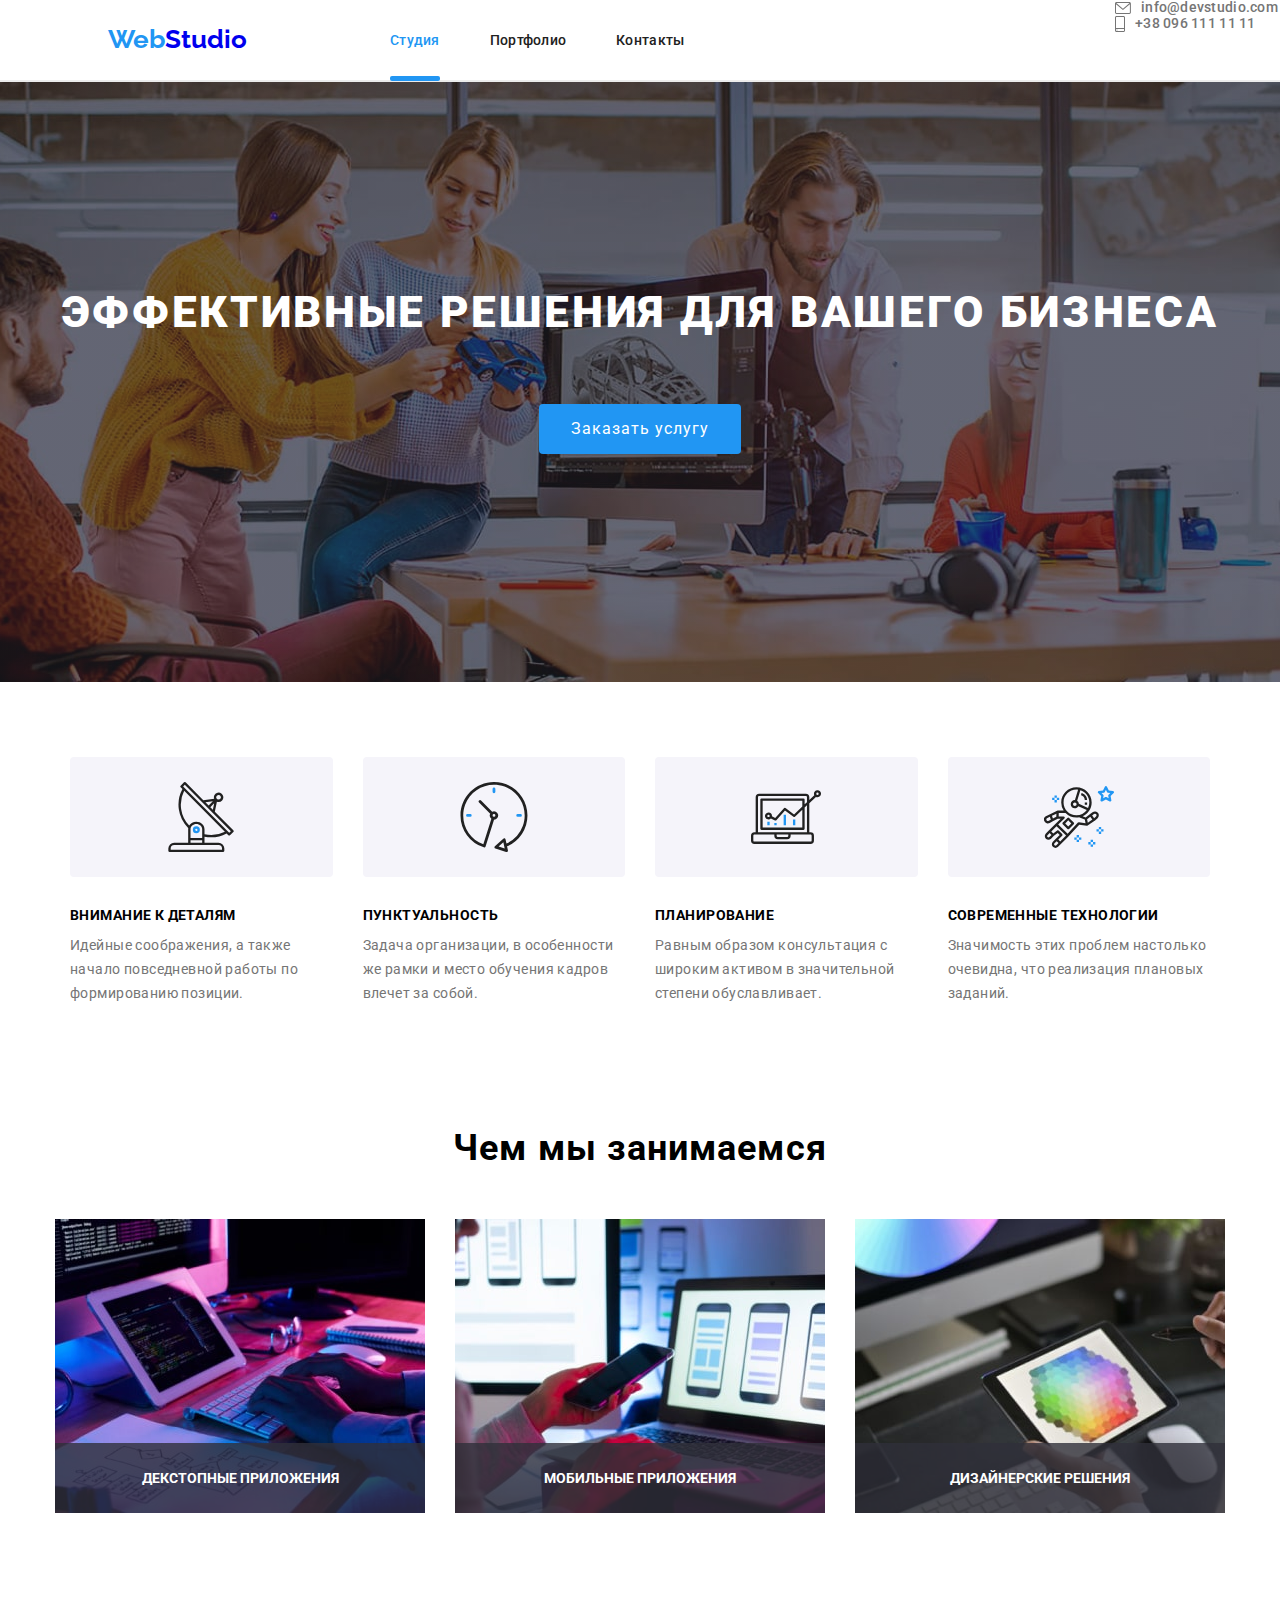
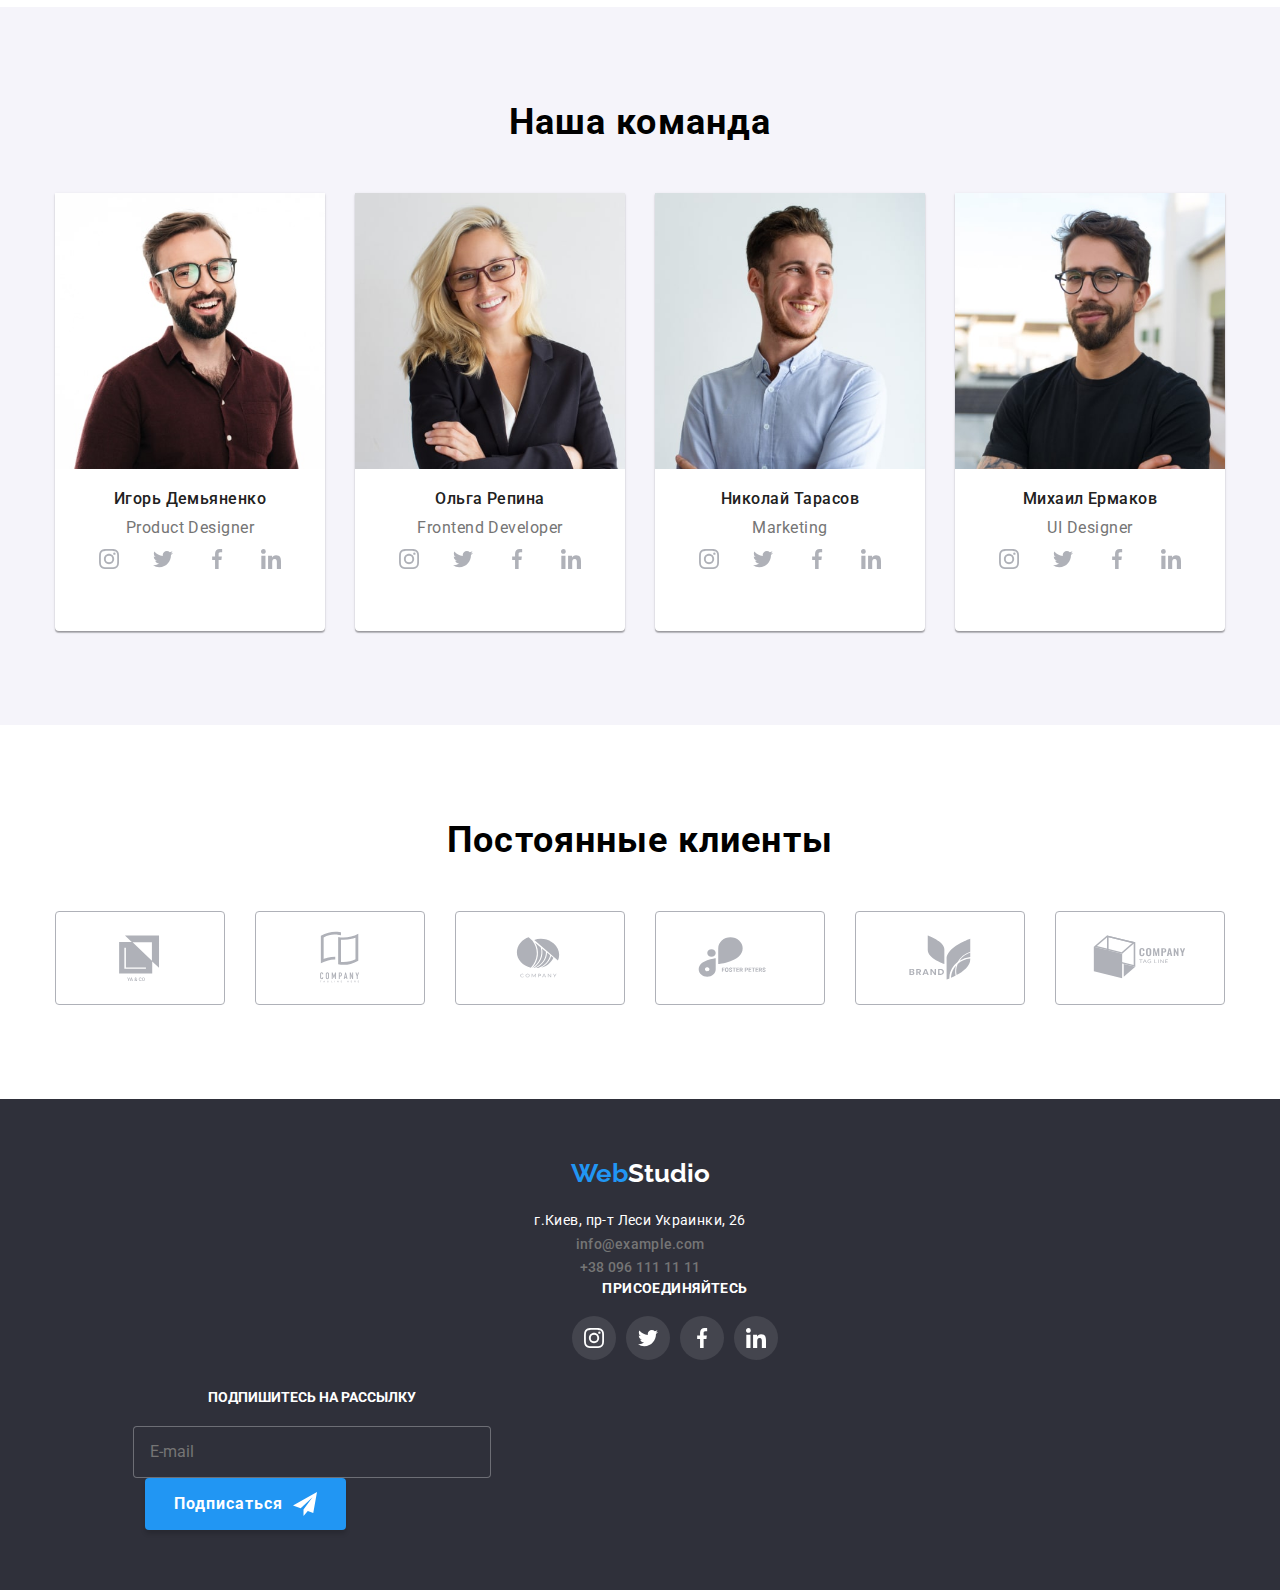
==== commit 88f69680: "портфолио медиа и бургер оформление" ====
--- a/index.html
+++ b/index.html
@@ -30,7 +30,7 @@
                 <nav class="nav-header">
                     <ul class="nav-header__list">
                         <li class="nav-header__item nav-header__item-active"><a href="./index.html"
-                                class="nav-header__link nav-header__link current">Студия</a>
+                                class="nav-header__link nav-header__link--current">Студия</a>
                         </li>
                         <li class="nav-header__item"><a href="./portfolio.html" class="nav-header__link">Портфолио</a>
                         </li>
@@ -48,7 +48,7 @@
                             <span>info@devstudio.com</span></a>
                     </li>
                     <li class="contacts-list__item">
-                        <a href=" tel:+380961111111" class="contact-list__link contact-list__link--centered">
+                        <a href=" tel:+380961111111" class="mobile contact-list__link contact-list__link--centered">
                             <svg class="svg-header" width="10" height="16">
                                 <use href="./images/svg/icon.svg#icon-smartphone"></use>
                             </svg>
--- a/css/main.min.css
+++ b/css/main.min.css
@@ -1 +1 @@
-/*! modern-normalize v0.6.0 | MIT License | https://github.com/sindresorhus/modern-normalize */*,*::before,*::after{-webkit-box-sizing:border-box;box-sizing:border-box}:root{-moz-tab-size:4;-o-tab-size:4;tab-size:4}html{line-height:1.15;-webkit-text-size-adjust:100%}body{margin:0}body{font-family:system-ui,-apple-system,"Segoe UI",Roboto,Helvetica,Arial,sans-serif,"Apple Color Emoji","Segoe UI Emoji"}hr{height:0}abbr[title]{-webkit-text-decoration:underline dotted;text-decoration:underline dotted}b,strong{font-weight:bolder}code,kbd,samp,pre{font-family:SFMono-Regular,Consolas,"Liberation Mono",Menlo,monospace;font-size:1em}small{font-size:80%}sub,sup{font-size:75%;line-height:0;position:relative;vertical-align:baseline}sub{bottom:-0.25em}sup{top:-0.5em}button,input,optgroup,select,textarea{font-family:inherit;font-size:100%;line-height:1.15;margin:0}button,select{text-transform:none}button,[type=button],[type=reset],[type=submit]{-webkit-appearance:button}button::-moz-focus-inner,[type=button]::-moz-focus-inner,[type=reset]::-moz-focus-inner,[type=submit]::-moz-focus-inner{border-style:none;padding:0}button:-moz-focusring,[type=button]:-moz-focusring,[type=reset]:-moz-focusring,[type=submit]:-moz-focusring{outline:1px dotted ButtonText}fieldset{padding:.35em .75em .625em}legend{padding:0}progress{vertical-align:baseline}[type=number]::-webkit-inner-spin-button,[type=number]::-webkit-outer-spin-button{height:auto}[type=search]{-webkit-appearance:textfield;outline-offset:-2px}[type=search]::-webkit-search-decoration{-webkit-appearance:none}::-webkit-file-upload-button{-webkit-appearance:button;font:inherit}summary{display:list-item}body{font-family:"Roboto",Arial,sans-serif;font-size:14px}address{font-style:normal;margin-top:20px}a{text-decoration:none}h1,h2,h3,p,ul{list-style:none;margin:0px;padding:0px}img{min-width:100%;height:auto;display:block}.centered{display:-webkit-box;display:-ms-flexbox;display:flex;-webkit-box-align:center;-ms-flex-align:center;align-items:center}@media(min-width: 1200px){.flex-between{display:-webkit-box;display:-ms-flexbox;display:flex;-webkit-box-pack:justify;-ms-flex-pack:justify;justify-content:space-between}}.container{padding:0 15px;margin:0 auto}@media(min-width: 480px){.container{width:480px}}@media(min-width: 768px){.container{width:768px}}@media(min-width: 1200px){.container{width:1200px}}.button__mobile{display:none}@media(max-width: 767px){.button__mobile{display:-webkit-inline-box;display:-ms-inline-flexbox;display:inline-flex;padding:0;margin:22px 0;border:none;background-color:#fff;z-index:10}}.button__mobile .button__mobile-menu{display:block}.button__mobile.is-open .button__mobile-menu{display:none}.button__mobile .button__mobile-cross{display:none}.button__mobile.is-open .button__mobile-cross{display:block}.logo{font-family:Raleway;font-size:26px;font-weight:700}.logo span{color:#2196f3}.nav-header{margin-left:93px}.nav-header__list{display:-webkit-box;display:-ms-flexbox;display:flex}.nav-header__item:not(:first-child){margin-left:50px}.nav-header__link::after{content:"";position:absolute;left:0;bottom:-1px;display:none;width:100%;height:5px;border-radius:2px;background-color:#2196f3}.nav-header__link{position:relative;display:block;padding:32px 0;color:#212121;font-weight:500;font-size:14px;line-height:16px;letter-spacing:.02em;-webkit-transition:color 250ms cubic-bezier(0.4, 0, 0.2, 1),background-color 250ms cubic-bezier(0.4, 0, 0.2, 1);transition:color 250ms cubic-bezier(0.4, 0, 0.2, 1),background-color 250ms cubic-bezier(0.4, 0, 0.2, 1)}.nav-header__link.current::after{display:block}.nav-header__link:hover,.current{color:#2196f3}.contacts-list{display:-webkit-box;display:-ms-flexbox;display:flex;margin-left:auto}.contacts-list__item+.contacts-list__item{margin-left:50px}.contact-list__link{color:#757575;-webkit-transition:color 250ms cubic-bezier(0.4, 0, 0.2, 1);transition:color 250ms cubic-bezier(0.4, 0, 0.2, 1)}.contact-list__link:hover{color:#2196f3}.contact-list__link:hover .svg-header{fill:#2196f3}.svg-header{margin-right:10px;fill:#757575;-webkit-transition:color 250ms cubic-bezier(0.4, 0, 0.2, 1);transition:color 250ms cubic-bezier(0.4, 0, 0.2, 1)}.header{position:relative}.header__menu{display:-webkit-box;display:-ms-flexbox;display:flex;-webkit-box-align:center;-ms-flex-align:center;align-items:center;-webkit-box-pack:justify;-ms-flex-pack:justify;justify-content:space-between}@media(min-width: 768px){.header__menu{min-width:600px;-ms-flex-pack:distribute;justify-content:space-around}}@media(min-width: 1200px){.header__menu{-webkit-box-pack:justify;-ms-flex-pack:justify;justify-content:space-between;margin-left:93px;-webkit-box-flex:1;-ms-flex-positive:1;flex-grow:1}}@media screen and (max-width: 767px){.header__menu{display:none;background-color:#fff;position:absolute;top:0;left:0;width:100%;height:100vh}}@media screen and (max-width: 767px){.header__menu.is-open{display:block;padding:40px 48px;display:-webkit-box;display:-ms-flexbox;display:flex;-webkit-box-orient:vertical;-webkit-box-direction:normal;-ms-flex-direction:column;flex-direction:column;z-index:5}}.header .header__content--centered,.header .contact-list__link--centered{display:-webkit-box;display:-ms-flexbox;display:flex;-webkit-box-align:center;-ms-flex-align:center;align-items:center}.header .menu-container{position:fixed;top:0;left:0;width:100vw;height:100vh;padding:32px;background-color:#3f51b5;z-index:999;-webkit-transform:translateX(100%);transform:translateX(100%);-webkit-transition:-webkit-transform 250ms ease-in-out;transition:-webkit-transform 250ms ease-in-out;transition:transform 250ms ease-in-out;transition:transform 250ms ease-in-out, -webkit-transform 250ms ease-in-out}.header .menu-container.is-open{-webkit-transform:translateX(0);transform:translateX(0)}.header .menu-container .menu-toggle{position:absolute;top:16px;right:16px;color:#fff}.header .mobile-menu{padding:0;margin:0;list-style:none}.header .mobile-menu .link{display:block;padding:10px;color:#fff;text-decoration:none}.main__button{padding:10px 32px;margin-top:30px;display:inline-block;border-radius:4px;border:none;background-color:#2196f3;color:#fff;cursor:pointer;font-size:16px;line-height:30px;letter-spacing:.06em;-webkit-transition:color 250ms cubic-bezier(0.4, 0, 0.2, 1),background-color 250ms cubic-bezier(0.4, 0, 0.2, 1);transition:color 250ms cubic-bezier(0.4, 0, 0.2, 1),background-color 250ms cubic-bezier(0.4, 0, 0.2, 1)}.main__button:focus,.main__button:hover{color:#2196f3;background-color:#fff}.title{margin-bottom:50px;text-align:center;font-weight:700;font-size:36px;line-height:42px;letter-spacing:.03em}.main__section{padding:200px 0;text-align:center;min-height:400px;background-color:#2f303a;background-image:-webkit-gradient(linear, left top, right top, from(rgba(47, 48, 58, 0.4)), to(rgba(47, 48, 58, 0.4))),url(../images/main/main480-min.jpg);background-image:linear-gradient(to right, rgba(47, 48, 58, 0.4), rgba(47, 48, 58, 0.4)),url(../images/main/main480-min.jpg);background-repeat:no-repeat;background-size:cover;background-position:center}@media(min-width: 480px){.main__section{background-image:-webkit-gradient(linear, left top, right top, from(rgba(47, 48, 58, 0.4)), to(rgba(47, 48, 58, 0.4))),url(../images/main/main768-min.jpg);background-image:linear-gradient(to right, rgba(47, 48, 58, 0.4), rgba(47, 48, 58, 0.4)),url(../images/main/main768-min.jpg)}}@media(min-width: 769px){.main__section{background-image:-webkit-gradient(linear, left top, right top, from(rgba(47, 48, 58, 0.4)), to(rgba(47, 48, 58, 0.4))),url(../images/main/main1200-min.jpg);background-image:linear-gradient(to right, rgba(47, 48, 58, 0.4), rgba(47, 48, 58, 0.4)),url(../images/main/main1200-min.jpg);padding:200px 0;min-height:600px}}.main__title{color:#fff;font-size:44px;line-height:60px;letter-spacing:.06em;text-transform:uppercase;margin-bottom:30px}@media(min-device-pixel-ratio: 2)and (max-width: 480px),(-webkit-min-device-pixel-ratio: 2)and (max-width: 480px),(min-resolution: 192dpi)and (max-width: 480px),(min-resolution: 2dppx)and (max-width: 480px){.hero{background-image:-webkit-gradient(linear, left top, right top, from(rgba(47, 48, 58, 0.4)), to(rgba(47, 48, 58, 0.4))),url(../images/main/main480@2x-min.jpg);background-image:linear-gradient(to right, rgba(47, 48, 58, 0.4), rgba(47, 48, 58, 0.4)),url(../images/main/main480@2x-min.jpg)}}@media(min-device-pixel-ratio: 3)and (max-width: 480px),(-webkit-min-device-pixel-ratio: 3)and (max-width: 480px),(min-resolution: 288dpi)and (max-width: 480px),(min-resolution: 3dppx)and (max-width: 480px){.hero{background-image:-webkit-gradient(linear, left top, right top, from(rgba(47, 48, 58, 0.4)), to(rgba(47, 48, 58, 0.4))),url(../images/main/main480@3x-min.jpg);background-image:linear-gradient(to right, rgba(47, 48, 58, 0.4), rgba(47, 48, 58, 0.4)),url(../images/main/main480@3x-min.jpg)}}@media(min-device-pixel-ratio: 2)and (min-width: 481px),(-webkit-min-device-pixel-ratio: 2)and (min-width: 481px),(min-resolution: 192dpi)and (min-width: 481px),(min-resolution: 2dppx)and (min-width: 481px){.hero{background-image:-webkit-gradient(linear, left top, right top, from(rgba(47, 48, 58, 0.4)), to(rgba(47, 48, 58, 0.4))),url(../images/main/main768@2x-min.jpg);background-image:linear-gradient(to right, rgba(47, 48, 58, 0.4), rgba(47, 48, 58, 0.4)),url(../images/main/main768@2x-min.jpg)}}@media(min-device-pixel-ratio: 3)and (min-width: 481px),(-webkit-min-device-pixel-ratio: 3)and (min-width: 481px),(min-resolution: 288dpi)and (min-width: 481px),(min-resolution: 3dppx)and (min-width: 481px){.hero{background-image:-webkit-gradient(linear, left top, right top, from(rgba(47, 48, 58, 0.4)), to(rgba(47, 48, 58, 0.4))),url(../images/main/main768@3x-min.jpg);background-image:linear-gradient(to right, rgba(47, 48, 58, 0.4), rgba(47, 48, 58, 0.4)),url(../images/main/main768@3x-min.jpg)}}@media(min-device-pixel-ratio: 2)and (min-width: 481px),(-webkit-min-device-pixel-ratio: 2)and (min-width: 481px),(min-resolution: 192dpi)and (min-width: 481px),(min-resolution: 2dppx)and (min-width: 481px){.hero{background-image:-webkit-gradient(linear, left top, right top, from(rgba(47, 48, 58, 0.4)), to(rgba(47, 48, 58, 0.4))),url(../images/main/main1200@2x-min.jpg);background-image:linear-gradient(to right, rgba(47, 48, 58, 0.4), rgba(47, 48, 58, 0.4)),url(../images/main/main1200@2x-min.jpg)}}@media(min-device-pixel-ratio: 3)and (min-width: 481px),(-webkit-min-device-pixel-ratio: 3)and (min-width: 481px),(min-resolution: 288dpi)and (min-width: 481px),(min-resolution: 3dppx)and (min-width: 481px){.hero{background-image:-webkit-gradient(linear, left top, right top, from(rgba(47, 48, 58, 0.4)), to(rgba(47, 48, 58, 0.4))),url(../images/main/main1200@3x-min.jpg);background-image:linear-gradient(to right, rgba(47, 48, 58, 0.4), rgba(47, 48, 58, 0.4)),url(../images/main/main1200@3x-min.jpg)}}.info-item{color:#757575;font-size:14px;line-height:24px;letter-spacing:.03em}.info{padding:60px 0px}@media(min-width: 768px)and (max-width: 1199px){.info__list{-ms-flex-wrap:wrap;flex-wrap:wrap;display:-webkit-box;display:-ms-flexbox;display:flex;margin:-15px}}.svg{background-color:#f5f4fa;padding:25px 0px;border-radius:4px;display:-webkit-box;display:-ms-flexbox;display:flex;-webkit-box-align:center;-ms-flex-align:center;align-items:center;-webkit-box-pack:center;-ms-flex-pack:center;justify-content:center}.info__label{padding-top:30px;padding-bottom:10px;font-size:14px;line-height:16px;letter-spacing:.03em;text-transform:uppercase}@media(min-width: 768px){.info__item{width:calc((100% - 30px * 2) / 2);margin:15px}}@media(max-width: 767px){.info__item:not(:last-child){margin-bottom:30px}}.about-us{padding:47px 0 94px}@media screen and (max-width: 1199px){.about-us{display:none}}.preview__item{position:relative}.preview__img{display:block;width:100%;height:auto}.preview__text{position:absolute;padding:27px 0;left:0;bottom:0;width:100%;color:#fff;font-weight:700;font-size:14px;line-height:1.17;text-transform:uppercase;text-align:center;background-color:rgba(47,48,58,.8)}.team{background-color:#f5f4fa;padding:94px 0px}.team__card{background-color:#fff;border-radius:0px 0px 4px 4px}.team-list .team__card{-webkit-box-shadow:0px 1px 3px rgba(0,0,0,.12),0px 1px 1px rgba(0,0,0,.14),0px 2px 1px rgba(0,0,0,.2);box-shadow:0px 1px 3px rgba(0,0,0,.12),0px 1px 1px rgba(0,0,0,.14),0px 2px 1px rgba(0,0,0,.2);border-radius:0 0 4px 4px}.team__discription{padding:20px 24px}.team__name{margin-bottom:10px;font-size:16px;font-weight:500;color:#212121;line-height:19px;text-align:center;letter-spacing:.03em}.team__position{color:#757575;font-size:16px;font-weight:400;line-height:19px;text-align:center;letter-spacing:.03em}.soc-wrap{display:-webkit-box;display:-ms-flexbox;display:flex;margin:0 auto;padding-bottom:30px}.soc-wrap__item:not(:last-child){margin-right:10px}.soc-wrap__link{display:-webkit-box;display:-ms-flexbox;display:flex;height:44px;width:44px;border-radius:50%;-webkit-box-align:center;-ms-flex-align:center;align-items:center;-webkit-box-pack:center;-ms-flex-pack:center;justify-content:center;fill:#afb1b8;-webkit-transition:fill 250ms cubic-bezier(0.4, 0, 0.2, 1);transition:fill 250ms cubic-bezier(0.4, 0, 0.2, 1);-webkit-transition:background-color 250ms cubic-bezier(0.4, 0, 0.2, 1);transition:background-color 250ms cubic-bezier(0.4, 0, 0.2, 1)}.soc-wrap__link:hover,.soc-wrap__link:focus{background-color:#2196f3;fill:#fff}.client{padding:94px 0}.client__list{display:-webkit-box;display:-ms-flexbox;display:flex;-ms-flex-wrap:wrap;flex-wrap:wrap;margin-left:-30px;margin-top:-30px}.client__item{width:calc((100% - 30px * 2) / 2);margin-left:30px;margin-top:30px}@media(min-width: 768px){.client__item{width:calc((100% - 30px * 3) / 3)}}@media(min-width: 1200px){.client__item{width:calc((100% - 30px * 6) / 6)}}.client__link{color:#afb1b8;border-radius:4px;border:1px solid #afb1b8;text-decoration:none;padding:16px 32px;-webkit-transition:border-color 250ms cubic-bezier(0.4, 0, 0.2, 1),color 250ms cubic-bezier(0.4, 0, 0.2, 1);transition:border-color 250ms cubic-bezier(0.4, 0, 0.2, 1),color 250ms cubic-bezier(0.4, 0, 0.2, 1);display:-webkit-box;display:-ms-flexbox;display:flex;-webkit-box-align:center;-ms-flex-align:center;align-items:center;-webkit-box-pack:center;-ms-flex-pack:center;justify-content:center}.client__link:focus,.client__link:hover{color:#2196f3;border:1px solid #2196f3}.client__icon{fill:currentColor;-webkit-transition:fill 250ms cubic-bezier(0.4, 0, 0.2, 1);transition:fill 250ms cubic-bezier(0.4, 0, 0.2, 1)}.footer{background-color:#2f303a;padding:60px 0}.footer__content{padding:0px}.footer__content--centered{display:-webkit-box;display:-ms-flexbox;display:flex;-webkit-box-align:center;-ms-flex-align:center;align-items:center}.footer__logo,.address__map{color:#fff;-webkit-transition:color 250ms cubic-bezier(0.4, 0, 0.2, 1);transition:color 250ms cubic-bezier(0.4, 0, 0.2, 1)}.address{margin-top:20px}.address__map{color:#fff;font-size:14px;line-height:1.7;letter-spacing:.03em;text-decoration:none;font-style:normal;-webkit-transition:color 250ms cubic-bezier(0.4, 0, 0.2, 1);transition:color 250ms cubic-bezier(0.4, 0, 0.2, 1)}.address__map:hover,.address__map:focus{color:#2196f3}.address__link{color:#fff;font-size:14px;line-height:1.7;letter-spacing:.03em;text-decoration:none;font-style:normal;-webkit-transition:color 250ms cubic-bezier(0.4, 0, 0.2, 1);transition:color 250ms cubic-bezier(0.4, 0, 0.2, 1)}.info-title-footer{padding-bottom:20px;color:#fff;font-size:14px;line-height:16px;letter-spacing:.03em;text-transform:uppercase}.social-link-footer{margin-left:70px}@media(min-width: 480px){.soc-wrap{-webkit-box-pack:center;-ms-flex-pack:center;justify-content:center}}.soc-wrap__icon{-webkit-transition:fill 250ms cubic-bezier(0.4, 0, 0.2, 1);transition:fill 250ms cubic-bezier(0.4, 0, 0.2, 1)}.soc-wrap__link--color{fill:#fff;background-color:rgba(255,255,255,.1);-webkit-transition:background-color 250ms cubic-bezier(0.4, 0, 0.2, 1);transition:background-color 250ms cubic-bezier(0.4, 0, 0.2, 1)}.sub-form{margin-left:93px}.sub-form__content{display:-webkit-box;display:-ms-flexbox;display:flex;margin-left:auto}.sub-form__content:last-child{-webkit-box-align:end;-ms-flex-align:end;align-items:flex-end}.sub-form__input{display:-webkit-box;display:-ms-flexbox;display:flex;max-width:358px;-webkit-box-orient:vertical;-webkit-box-direction:normal;-ms-flex-direction:column;flex-direction:column}.sub-form__caption{color:#fff;font-weight:700;font-size:14px;line-height:1.14;text-transform:uppercase}.sub-form__email{background-color:#2f303a;font-size:16px;line-height:1.25;border:1px solid rgba(255,255,255,.3);border-radius:4px;margin-top:20px;padding:14.5px 0 15px 16px;width:358px;color:#fff}.sub-button__label{color:#fff;background-color:#2196f3;font-weight:700;font-size:16px;line-height:1.87;cursor:pointer;letter-spacing:.06em;display:-webkit-box;display:-ms-flexbox;display:flex;-webkit-box-align:center;-ms-flex-align:center;align-items:center;-webkit-box-pack:center;-ms-flex-pack:center;justify-content:center;margin-left:12px;padding:11px 29px;border-radius:4px;border:0px solid transparent;-webkit-box-shadow:0px 4px 4px rgba(0,0,0,.15);box-shadow:0px 4px 4px rgba(0,0,0,.15);-webkit-transition:background-color 250ms cubic-bezier(0.4, 0, 0.2, 1),color 250ms cubic-bezier(0.4, 0, 0.2, 1);transition:background-color 250ms cubic-bezier(0.4, 0, 0.2, 1),color 250ms cubic-bezier(0.4, 0, 0.2, 1)}.sub-button__label:hover,.sub-button__label:focus,.sub-button__label:hover .sub-button__icon{color:#2196f3;background-color:#fff;fill:#2196f3}.sub-button__icon{margin-left:10px;fill:#fff;-webkit-transition:fill 250ms cubic-bezier(0.4, 0, 0.2, 1);transition:fill 250ms cubic-bezier(0.4, 0, 0.2, 1)}.backdrop.is-hidden{opacity:0;pointer-events:none}.backdrop{position:fixed;left:0;top:0;width:100%;height:100%;background-color:rgba(0,0,0,.2);opacity:1;-webkit-transition:opacity 250ms cubic-bezier(0.4, 0, 0.2, 1);transition:opacity 250ms cubic-bezier(0.4, 0, 0.2, 1)}.backdrop.is-hidden .modal{-webkit-transform:translate(-50%, -50%) scale(0.1);transform:translate(-50%, -50%) scale(0.1)}.modal{position:absolute;left:50%;top:50%;padding:40px;min-width:528px;min-height:581px;border-radius:4px;background-color:#fff;-webkit-transform:translate(-50%, -50%) scale(0.9);transform:translate(-50%, -50%) scale(0.9);-webkit-transition:-webkit-transform 250ms cubic-bezier(0.4, 0, 0.2, 1);transition:-webkit-transform 250ms cubic-bezier(0.4, 0, 0.2, 1);transition:transform 250ms cubic-bezier(0.4, 0, 0.2, 1);transition:transform 250ms cubic-bezier(0.4, 0, 0.2, 1), -webkit-transform 250ms cubic-bezier(0.4, 0, 0.2, 1)}.close{display:-webkit-box;display:-ms-flexbox;display:flex;color:#212121;position:absolute;-webkit-box-align:center;-ms-flex-align:center;align-items:center;right:8px;top:8px;width:30px;height:30px;cursor:pointer;background-color:#fff;border:1px solid rgba(0,0,0,.1);border-radius:50%;-webkit-transition:color 250ms cubic-bezier(0.4, 0, 0.2, 1);transition:color 250ms cubic-bezier(0.4, 0, 0.2, 1)}.close:hover,.close:focus{color:#2196f3}.form-header{display:inline-block;font-weight:700;font-size:20px;line-height:1.17;color:#212121;text-align:center;margin-bottom:12px}.form-input:focus+.form-icon{fill:#2196f3}.form-input:focus,.form-text:focus,.form-input:hover,.form-text:hover{border-color:#2196f3;outline:none}.form-field-position{position:relative}.position-field{margin-bottom:10px}.form-field{display:-webkit-box;display:-ms-flexbox;display:flex;-webkit-box-orient:vertical;-webkit-box-direction:normal;-ms-flex-direction:column;flex-direction:column}.check_box_form{margin:30px 0 20px 0}.form-field-text{font-size:12px;line-height:1.16;letter-spacing:.01em;margin-bottom:4px}.form-text{resize:none;border:1px solid rgba(33,33,33,.2);padding:12px 16px;-webkit-transition:border 250ms cubic-bezier(0.4, 0, 0.2, 1);transition:border 250ms cubic-bezier(0.4, 0, 0.2, 1)}.form-icon{fill:#212121;position:absolute;top:50%;left:15px;-webkit-transform:translateY(-50%);transform:translateY(-50%);-webkit-transition:fill 250ms cubic-bezier(0.4, 0, 0.2, 1);transition:fill 250ms cubic-bezier(0.4, 0, 0.2, 1)}.form-input{padding:11px 0 11px 42px;border:1px solid rgba(33,33,33,.2);border-radius:4px;width:100%;-webkit-transition:border 250ms cubic-bezier(0.4, 0, 0.2, 1);transition:border 250ms cubic-bezier(0.4, 0, 0.2, 1)}.input-field{margin-bottom:20px}.check_box_label{display:-webkit-box;display:-ms-flexbox;display:flex;-webkit-box-pack:center;-ms-flex-pack:center;justify-content:center;-webkit-box-align:center;-ms-flex-align:center;align-items:center;font-size:14px;line-height:1.71;cursor:pointer}.check_input{position:absolute;-webkit-appearance:none;-moz-appearance:none;appearance:none}.check_box{display:inline-block;width:16px;height:15px;background-color:#fff;border:2px solid #212121;margin-right:7px;border-radius:4px;-webkit-transition:background-color 250ms cubic-bezier(0.4, 0, 0.2, 1),background-image 250ms cubic-bezier(0.4, 0, 0.2, 1);transition:background-color 250ms cubic-bezier(0.4, 0, 0.2, 1),background-image 250ms cubic-bezier(0.4, 0, 0.2, 1)}.check_input:checked+.check_box{background-size:contain;background-origin:border-box;background-color:#2196f3;border:1px solid #2196f3;background-image:url(./images/icon\check.svg);-webkit-transition:background-image 250ms cubic-bezier(0.4, 0, 0.2, 1);transition:background-image 250ms cubic-bezier(0.4, 0, 0.2, 1)}.button-form{background-color:#2196f3;color:#fff;font-weight:700;font-size:16px;line-height:1.87;letter-spacing:.06em;min-width:200px;padding:10px 55px;display:-webkit-box;display:-ms-flexbox;display:flex;margin-left:auto;margin-right:auto;margin-top:30px;cursor:pointer;border-radius:4px;border:1px solid transparent;-webkit-box-shadow:0px 4px 4px rgba(0,0,0,.15);box-shadow:0px 4px 4px rgba(0,0,0,.15);-webkit-transition:background-color 250ms cubic-bezier(0.4, 0, 0.2, 1),color 250ms cubic-bezier(0.4, 0, 0.2, 1),border 250ms cubic-bezier(0.4, 0, 0.2, 1);transition:background-color 250ms cubic-bezier(0.4, 0, 0.2, 1),color 250ms cubic-bezier(0.4, 0, 0.2, 1),border 250ms cubic-bezier(0.4, 0, 0.2, 1)}.button-form:focus,.button-form:hover{background-color:#fff;color:#2196f3;border:1px solid #2196f3}.secondary__button{padding:6px 22px;list-style:none;color:#212121;background-color:#f5f4fa;border-radius:4px;border:none;cursor:pointer;font-size:16px;line-height:26px;text-align:center;letter-spacing:.03em;-webkit-transition:color 250ms cubic-bezier(0.4, 0, 0.2, 1),background-color 250ms cubic-bezier(0.4, 0, 0.2, 1);transition:color 250ms cubic-bezier(0.4, 0, 0.2, 1),background-color 250ms cubic-bezier(0.4, 0, 0.2, 1)}.secondary__button:hover,.secondary__button:focus{-webkit-box-shadow:0px 3px 1px rgba(0,0,0,.1),0px 1px 2px rgba(0,0,0,.08),0px 2px 2px rgba(0,0,0,.12);box-shadow:0px 3px 1px rgba(0,0,0,.1),0px 1px 2px rgba(0,0,0,.08),0px 2px 2px rgba(0,0,0,.12);color:#fff;background-color:#2196f3}.filter__item:not(:last-child){display:-webkit-box;display:-ms-flexbox;display:flex;text-align:center;margin-right:8px}.filter__list{display:-webkit-box;display:-ms-flexbox;display:flex;-webkit-box-pack:center;-ms-flex-pack:center;justify-content:center;margin-bottom:50px}.line{border-bottom:1px solid #ececec}.portfolio-section{padding:94px}.product__text{color:#757575;font-weight:400;font-size:16px;line-height:30px;letter-spacing:.03em}.product__meta{padding:20px 24px;border:1px solid #eee;border-top:none;background-color:#fff}.product__title{color:#212121;font-size:18px;line-height:36px;letter-spacing:.06em}.portfolio__item{width:370px}.product__thumb{position:relative;overflow:hidden}.overlay{content:"";position:absolute;top:0;left:0;width:100%;height:100%;background-color:rgba(33,150,243,.9);-webkit-transform:translateY(100%);transform:translateY(100%);-webkit-transition:-webkit-transform 250ms cubic-bezier(0.4, 0, 0.2, 1);transition:-webkit-transform 250ms cubic-bezier(0.4, 0, 0.2, 1);transition:transform 250ms cubic-bezier(0.4, 0, 0.2, 1);transition:transform 250ms cubic-bezier(0.4, 0, 0.2, 1), -webkit-transform 250ms cubic-bezier(0.4, 0, 0.2, 1)}.product:hover .overlay,.product:hover .overlay__text{-webkit-transform:translateY(0);transform:translateY(0)}.overlay__text{font-size:18px;line-height:1.56;color:#fff;padding:63px 24px}.portfolio__item:not(:nth-child(3n)){margin-right:30px}.portfolio__item:not(:nth-child(-n+3)){margin-top:30px}.portfolio{display:-webkit-box;display:-ms-flexbox;display:flex;-ms-flex-wrap:wrap;flex-wrap:wrap}.product__link{display:block;-webkit-transition:-webkit-transform 250ms cubic-bezier(0.4, 0, 0.2, 1);transition:-webkit-transform 250ms cubic-bezier(0.4, 0, 0.2, 1);transition:transform 250ms cubic-bezier(0.4, 0, 0.2, 1);transition:transform 250ms cubic-bezier(0.4, 0, 0.2, 1), -webkit-transform 250ms cubic-bezier(0.4, 0, 0.2, 1)}.product__link:hover,.product__link:focus{-webkit-box-shadow:0px 1px 1px rgba(0,0,0,.16),1px 4px 6px rgba(0,0,0,.16);box-shadow:0px 1px 1px rgba(0,0,0,.16),1px 4px 6px rgba(0,0,0,.16)}/*# sourceMappingURL=main.min.css.map */+/*! modern-normalize v0.6.0 | MIT License | https://github.com/sindresorhus/modern-normalize */*,*::before,*::after{-webkit-box-sizing:border-box;box-sizing:border-box}:root{-moz-tab-size:4;-o-tab-size:4;tab-size:4}html{line-height:1.15;-webkit-text-size-adjust:100%}body{margin:0}body{font-family:system-ui,-apple-system,"Segoe UI",Roboto,Helvetica,Arial,sans-serif,"Apple Color Emoji","Segoe UI Emoji"}hr{height:0}abbr[title]{-webkit-text-decoration:underline dotted;text-decoration:underline dotted}b,strong{font-weight:bolder}code,kbd,samp,pre{font-family:SFMono-Regular,Consolas,"Liberation Mono",Menlo,monospace;font-size:1em}small{font-size:80%}sub,sup{font-size:75%;line-height:0;position:relative;vertical-align:baseline}sub{bottom:-0.25em}sup{top:-0.5em}button,input,optgroup,select,textarea{font-family:inherit;font-size:100%;line-height:1.15;margin:0}button,select{text-transform:none}button,[type=button],[type=reset],[type=submit]{-webkit-appearance:button}button::-moz-focus-inner,[type=button]::-moz-focus-inner,[type=reset]::-moz-focus-inner,[type=submit]::-moz-focus-inner{border-style:none;padding:0}button:-moz-focusring,[type=button]:-moz-focusring,[type=reset]:-moz-focusring,[type=submit]:-moz-focusring{outline:1px dotted ButtonText}fieldset{padding:.35em .75em .625em}legend{padding:0}progress{vertical-align:baseline}[type=number]::-webkit-inner-spin-button,[type=number]::-webkit-outer-spin-button{height:auto}[type=search]{-webkit-appearance:textfield;outline-offset:-2px}[type=search]::-webkit-search-decoration{-webkit-appearance:none}::-webkit-file-upload-button{-webkit-appearance:button;font:inherit}summary{display:list-item}body{font-family:"Roboto",Arial,sans-serif;font-size:14px}address{font-style:normal;margin-top:20px}a{text-decoration:none}h1,h2,h3,p,ul{list-style:none;margin:0px;padding:0px}img{min-width:100%;height:auto;display:block}.centered{display:-webkit-box;display:-ms-flexbox;display:flex;-webkit-box-align:center;-ms-flex-align:center;align-items:center}@media(min-width: 1200px){.flex-between{display:-webkit-box;display:-ms-flexbox;display:flex;-webkit-box-pack:justify;-ms-flex-pack:justify;justify-content:space-between}}.container{padding:0 15px;margin:0 auto}@media(min-width: 480px){.container{width:480px}}@media(min-width: 768px){.container{width:768px}}@media(min-width: 1200px){.container{width:1200px}}.button__mobile{display:none}@media(max-width: 767px){.button__mobile{display:-webkit-inline-box;display:-ms-inline-flexbox;display:inline-flex;padding:0;margin:22px 0;border:none;background-color:#fff;z-index:10}}.button__mobile .button__mobile-menu{display:block}.button__mobile.is-open .button__mobile-menu{display:none}.button__mobile .button__mobile-cross{display:none}.button__mobile.is-open .button__mobile-cross{display:block}.logo{font-family:Raleway;font-size:26px;font-weight:700}.logo span{color:#2196f3}.nav-header__list{text-align:center}@media(min-width: 768px){.nav-header__list{display:-webkit-box;display:-ms-flexbox;display:flex}}.nav-header__item{display:block;cursor:pointer;position:relative;margin-left:50px}@media screen and (min-width: 768px){.nav-header__link--current::after{content:"";position:absolute;left:0;bottom:-1px;width:100%;height:5px;border-radius:2px;background-color:#2196f3}}.nav-header__link{position:relative;display:block;padding:32px 0;color:#212121;font-weight:500;font-size:14px;line-height:16px;letter-spacing:.02em;-webkit-transition:color 250ms cubic-bezier(0.4, 0, 0.2, 1),background-color 250ms cubic-bezier(0.4, 0, 0.2, 1);transition:color 250ms cubic-bezier(0.4, 0, 0.2, 1),background-color 250ms cubic-bezier(0.4, 0, 0.2, 1)}@media(max-width: 767px){.nav-header__link{font-weight:500;font-size:40px;line-height:1.2;letter-spacing:.02em;padding:16px 0}}.nav-header__link:hover,.nav-header__link--current{color:#2196f3}.contacts-list{-webkit-box-align:center;-ms-flex-align:center;align-items:center;-webkit-box-pack:center;-ms-flex-pack:center;justify-content:center}@media(min-width: 767){.contacts-list{margin-left:50px}}@media screen and (max-width: 767px){.contacts-list{display:-webkit-box;display:-ms-flexbox;display:flex;-webkit-box-orient:vertical;-webkit-box-direction:reverse;-ms-flex-direction:column-reverse;flex-direction:column-reverse;-webkit-box-pack:center;-ms-flex-pack:center;justify-content:center;-webkit-box-align:center;-ms-flex-align:center;align-items:center;margin:auto 0 64px 0}}.contact-list__link{font-weight:500;line-height:1.14;letter-spacing:.02em;text-decoration:none;color:#757575;-webkit-transition:color 250ms cubic-bezier(0.4, 0, 0.2, 1);transition:color 250ms cubic-bezier(0.4, 0, 0.2, 1)}@media screen and (max-width: 767px){.mobile{color:#2196f3;font-weight:500;font-size:34px;line-height:1.2;letter-spacing:.02em;text-decoration:none;margin-bottom:32px}}.contact-list__link:hover{color:#2196f3}.contact-list__link:hover .svg-header{fill:#2196f3}.svg-header{margin-right:10px;fill:#757575;-webkit-transition:color 250ms cubic-bezier(0.4, 0, 0.2, 1);transition:color 250ms cubic-bezier(0.4, 0, 0.2, 1)}@media screen and (max-width: 767px){.svg-header{display:none}}.header{position:relative;border-bottom:2px solid #ececec}@media(min-width: 768px){.header__menu{min-width:600px;-ms-flex-pack:distribute;justify-content:space-around;display:-webkit-box;display:-ms-flexbox;display:flex}}@media(min-width: 1200px){.header__menu{-webkit-box-pack:justify;-ms-flex-pack:justify;justify-content:space-between;margin-left:93px;-webkit-box-flex:1;-ms-flex-positive:1;flex-grow:1}}@media screen and (max-width: 767px){.header__menu{display:none;background-color:#fff;position:absolute;top:0;left:0;width:100%;height:100vh}}@media screen and (max-width: 767px){.header__menu.is-open{display:block;padding:40px 48px;display:-webkit-box;display:-ms-flexbox;display:flex;-webkit-box-orient:vertical;-webkit-box-direction:normal;-ms-flex-direction:column;flex-direction:column;z-index:5}}.header__content--centered,.contact-list__link--centered{display:-webkit-box;display:-ms-flexbox;display:flex;-webkit-box-align:center;-ms-flex-align:center;align-items:center}.header__content--centered{-webkit-box-pack:justify;-ms-flex-pack:justify;justify-content:space-between}@media(min-width: 1200px){.header__content--centered{-webkit-box-pack:justify;-ms-flex-pack:justify;justify-content:space-between;margin-left:93px;-webkit-box-flex:1;-ms-flex-positive:1;flex-grow:1}}.additional-social{display:none}@media(max-width: 767px){.additional-social{display:-webkit-box;display:-ms-flexbox;display:flex}}.additional-social__item{padding:0 10px;border-right:1px solid rgba(33,33,33,.2)}.additional-social__item:first-child{padding:0 10px 0 0}.additional-social__item:last-child{border-right:none;padding:0 0 0 10px}.additional-social__link{text-decoration:none}.additional-social__text{color:#2196f3;font-weight:500;font-size:18px;line-height:1.2;letter-spacing:.02em}.main__button{padding:10px 32px;margin-top:30px;display:inline-block;border-radius:4px;border:none;background-color:#2196f3;color:#fff;cursor:pointer;font-size:16px;line-height:30px;letter-spacing:.06em;-webkit-transition:color 250ms cubic-bezier(0.4, 0, 0.2, 1),background-color 250ms cubic-bezier(0.4, 0, 0.2, 1);transition:color 250ms cubic-bezier(0.4, 0, 0.2, 1),background-color 250ms cubic-bezier(0.4, 0, 0.2, 1)}.main__button:focus,.main__button:hover{color:#2196f3;background-color:#fff}.title{margin-bottom:50px;text-align:center;font-weight:700;font-size:36px;line-height:42px;letter-spacing:.03em}.main__section{padding:200px 0;text-align:center;min-height:400px;background-color:#2f303a;background-image:-webkit-gradient(linear, left top, right top, from(rgba(47, 48, 58, 0.4)), to(rgba(47, 48, 58, 0.4))),url(../images/main/main480-min.jpg);background-image:linear-gradient(to right, rgba(47, 48, 58, 0.4), rgba(47, 48, 58, 0.4)),url(../images/main/main480-min.jpg);background-repeat:no-repeat;background-size:cover;background-position:center}@media(min-width: 480px){.main__section{background-image:-webkit-gradient(linear, left top, right top, from(rgba(47, 48, 58, 0.4)), to(rgba(47, 48, 58, 0.4))),url(../images/main/main768-min.jpg);background-image:linear-gradient(to right, rgba(47, 48, 58, 0.4), rgba(47, 48, 58, 0.4)),url(../images/main/main768-min.jpg)}}@media(min-width: 769px){.main__section{background-image:-webkit-gradient(linear, left top, right top, from(rgba(47, 48, 58, 0.4)), to(rgba(47, 48, 58, 0.4))),url(../images/main/main1200-min.jpg);background-image:linear-gradient(to right, rgba(47, 48, 58, 0.4), rgba(47, 48, 58, 0.4)),url(../images/main/main1200-min.jpg);padding:200px 0;min-height:600px}}.main__title{color:#fff;font-weight:900;font-size:26px;line-height:1.6;letter-spacing:.06em;text-align:center;text-transform:uppercase;margin-bottom:30px}@media screen and (min-width: 1200px){.main__title{font-size:44px;line-height:1.4}}@media(min-device-pixel-ratio: 2)and (max-width: 480px),(-webkit-min-device-pixel-ratio: 2)and (max-width: 480px),(min-resolution: 192dpi)and (max-width: 480px),(min-resolution: 2dppx)and (max-width: 480px){.main__section{background-image:-webkit-gradient(linear, left top, right top, from(rgba(47, 48, 58, 0.4)), to(rgba(47, 48, 58, 0.4))),url(../images/main/main480@2x-min.jpg);background-image:linear-gradient(to right, rgba(47, 48, 58, 0.4), rgba(47, 48, 58, 0.4)),url(../images/main/main480@2x-min.jpg)}}@media(min-device-pixel-ratio: 3)and (max-width: 480px),(-webkit-min-device-pixel-ratio: 3)and (max-width: 480px),(min-resolution: 288dpi)and (max-width: 480px),(min-resolution: 3dppx)and (max-width: 480px){.main__section{background-image:-webkit-gradient(linear, left top, right top, from(rgba(47, 48, 58, 0.4)), to(rgba(47, 48, 58, 0.4))),url(../images/main/main480@3x-min.jpg);background-image:linear-gradient(to right, rgba(47, 48, 58, 0.4), rgba(47, 48, 58, 0.4)),url(../images/main/main480@3x-min.jpg)}}@media(min-device-pixel-ratio: 2)and (min-width: 481px),(-webkit-min-device-pixel-ratio: 2)and (min-width: 481px),(min-resolution: 192dpi)and (min-width: 481px),(min-resolution: 2dppx)and (min-width: 481px){.main__section{background-image:-webkit-gradient(linear, left top, right top, from(rgba(47, 48, 58, 0.4)), to(rgba(47, 48, 58, 0.4))),url(../images/main/main768@2x-min.jpg);background-image:linear-gradient(to right, rgba(47, 48, 58, 0.4), rgba(47, 48, 58, 0.4)),url(../images/main/main768@2x-min.jpg)}}@media(min-device-pixel-ratio: 3)and (min-width: 481px),(-webkit-min-device-pixel-ratio: 3)and (min-width: 481px),(min-resolution: 288dpi)and (min-width: 481px),(min-resolution: 3dppx)and (min-width: 481px){.main__section{background-image:-webkit-gradient(linear, left top, right top, from(rgba(47, 48, 58, 0.4)), to(rgba(47, 48, 58, 0.4))),url(../images/main/main768@3x-min.jpg);background-image:linear-gradient(to right, rgba(47, 48, 58, 0.4), rgba(47, 48, 58, 0.4)),url(../images/main/main768@3x-min.jpg)}}@media(min-device-pixel-ratio: 2)and (min-width: 769px),(-webkit-min-device-pixel-ratio: 2)and (min-width: 769px),(min-resolution: 192dpi)and (min-width: 769px),(min-resolution: 2dppx)and (min-width: 769px){.main__section{background-image:-webkit-gradient(linear, left top, right top, from(rgba(47, 48, 58, 0.4)), to(rgba(47, 48, 58, 0.4))),url(../images/main/main1200@2x-min.jpg);background-image:linear-gradient(to right, rgba(47, 48, 58, 0.4), rgba(47, 48, 58, 0.4)),url(../images/main/main1200@2x-min.jpg)}}@media(min-device-pixel-ratio: 3)and (min-width: 769px),(-webkit-min-device-pixel-ratio: 3)and (min-width: 769px),(min-resolution: 288dpi)and (min-width: 769px),(min-resolution: 3dppx)and (min-width: 769px){.main__section{background-image:-webkit-gradient(linear, left top, right top, from(rgba(47, 48, 58, 0.4)), to(rgba(47, 48, 58, 0.4))),url(../images/main/main1200@3x-min.jpg);background-image:linear-gradient(to right, rgba(47, 48, 58, 0.4), rgba(47, 48, 58, 0.4)),url(../images/main/main1200@3x-min.jpg)}}.info-item{color:#757575;font-size:14px;line-height:24px;letter-spacing:.03em}.info{padding:60px 0px}@media(min-width: 768px)and (max-width: 1199px){.info__list{-ms-flex-wrap:wrap;flex-wrap:wrap;display:-webkit-box;display:-ms-flexbox;display:flex;margin:-15px}}.svg{background-color:#f5f4fa;padding:25px 0px;border-radius:4px;display:-webkit-box;display:-ms-flexbox;display:flex;-webkit-box-align:center;-ms-flex-align:center;align-items:center;-webkit-box-pack:center;-ms-flex-pack:center;justify-content:center}.info__label{padding-top:30px;padding-bottom:10px;font-size:14px;line-height:16px;letter-spacing:.03em;text-transform:uppercase}@media(min-width: 768px){.info__item{width:calc((100% - 30px * 2) / 2);margin:15px}}@media(max-width: 767px){.info__item:not(:last-child){margin-bottom:30px}}.about-us{padding:47px 0 94px}@media screen and (max-width: 1199px){.about-us{display:none}}.preview__item{position:relative}.preview__img{display:block;width:100%;height:auto}.preview__text{position:absolute;padding:27px 0;left:0;bottom:0;width:100%;color:#fff;font-weight:700;font-size:14px;line-height:1.17;text-transform:uppercase;text-align:center;background-color:rgba(47,48,58,.8)}.team{background-color:#f5f4fa;padding:94px 0px}.team__card{background-color:#fff;border-radius:0px 0px 4px 4px}.team-list .team__card{-webkit-box-shadow:0px 1px 3px rgba(0,0,0,.12),0px 1px 1px rgba(0,0,0,.14),0px 2px 1px rgba(0,0,0,.2);box-shadow:0px 1px 3px rgba(0,0,0,.12),0px 1px 1px rgba(0,0,0,.14),0px 2px 1px rgba(0,0,0,.2);border-radius:0 0 4px 4px}.team__discription{padding:20px 24px}.team__name{margin-bottom:10px;font-size:16px;font-weight:500;color:#212121;line-height:19px;text-align:center;letter-spacing:.03em}.team__position{color:#757575;font-size:16px;font-weight:400;line-height:19px;text-align:center;letter-spacing:.03em}.soc-wrap{display:-webkit-box;display:-ms-flexbox;display:flex;margin:0 auto;padding-bottom:30px}.soc-wrap__item:not(:last-child){margin-right:10px}.soc-wrap__link{display:-webkit-box;display:-ms-flexbox;display:flex;height:44px;width:44px;border-radius:50%;-webkit-box-align:center;-ms-flex-align:center;align-items:center;-webkit-box-pack:center;-ms-flex-pack:center;justify-content:center;fill:#afb1b8;-webkit-transition:fill 250ms cubic-bezier(0.4, 0, 0.2, 1);transition:fill 250ms cubic-bezier(0.4, 0, 0.2, 1);-webkit-transition:background-color 250ms cubic-bezier(0.4, 0, 0.2, 1);transition:background-color 250ms cubic-bezier(0.4, 0, 0.2, 1)}.soc-wrap__link:hover,.soc-wrap__link:focus{background-color:#2196f3;fill:#fff}.client{padding:94px 0}.client__list{display:-webkit-box;display:-ms-flexbox;display:flex;-ms-flex-wrap:wrap;flex-wrap:wrap;margin-left:-30px;margin-top:-30px}.client__item{width:calc((100% - 30px * 2) / 2);margin-left:30px;margin-top:30px}@media(min-width: 768px){.client__item{width:calc((100% - 30px * 3) / 3)}}@media(min-width: 1200px){.client__item{width:calc((100% - 30px * 6) / 6)}}.client__link{color:#afb1b8;border-radius:4px;border:1px solid #afb1b8;text-decoration:none;padding:16px 32px;-webkit-transition:border-color 250ms cubic-bezier(0.4, 0, 0.2, 1),color 250ms cubic-bezier(0.4, 0, 0.2, 1);transition:border-color 250ms cubic-bezier(0.4, 0, 0.2, 1),color 250ms cubic-bezier(0.4, 0, 0.2, 1);display:-webkit-box;display:-ms-flexbox;display:flex;-webkit-box-align:center;-ms-flex-align:center;align-items:center;-webkit-box-pack:center;-ms-flex-pack:center;justify-content:center}.client__link:focus,.client__link:hover{color:#2196f3;border:1px solid #2196f3}.client__icon{fill:currentColor;-webkit-transition:fill 250ms cubic-bezier(0.4, 0, 0.2, 1);transition:fill 250ms cubic-bezier(0.4, 0, 0.2, 1)}.footer{background-color:#2f303a;padding:60px 0}.footer__content{padding:0px;text-align:center}.footer__content--centered{-webkit-box-align:center;-ms-flex-align:center;align-items:center}.footer__logo,.address__map{color:#fff;-webkit-transition:color 250ms cubic-bezier(0.4, 0, 0.2, 1);transition:color 250ms cubic-bezier(0.4, 0, 0.2, 1)}.address{margin-top:20px}.address__map{color:#fff;font-size:14px;line-height:1.7;letter-spacing:.03em;text-decoration:none;font-style:normal;-webkit-transition:color 250ms cubic-bezier(0.4, 0, 0.2, 1);transition:color 250ms cubic-bezier(0.4, 0, 0.2, 1)}.address__map:hover,.address__map:focus{color:#2196f3}.address__link{color:#fff;font-size:14px;line-height:1.7;letter-spacing:.03em;text-decoration:none;font-style:normal;-webkit-transition:color 250ms cubic-bezier(0.4, 0, 0.2, 1);transition:color 250ms cubic-bezier(0.4, 0, 0.2, 1)}.info-title-footer{padding-bottom:20px;color:#fff;font-size:14px;line-height:16px;letter-spacing:.03em;text-transform:uppercase}.social-link-footer{margin-left:70px}@media(min-width: 480px){.soc-wrap{-webkit-box-pack:center;-ms-flex-pack:center;justify-content:center}}.soc-wrap__icon{-webkit-transition:fill 250ms cubic-bezier(0.4, 0, 0.2, 1);transition:fill 250ms cubic-bezier(0.4, 0, 0.2, 1)}.soc-wrap__link--color{fill:#fff;background-color:rgba(255,255,255,.1);-webkit-transition:background-color 250ms cubic-bezier(0.4, 0, 0.2, 1);transition:background-color 250ms cubic-bezier(0.4, 0, 0.2, 1)}.sub-form{margin-left:93px}.sub-form__content{margin-left:auto}.sub-form__content:last-child{-webkit-box-align:end;-ms-flex-align:end;align-items:flex-end}.sub-form__input{display:-webkit-box;display:-ms-flexbox;display:flex;max-width:358px;-webkit-box-orient:vertical;-webkit-box-direction:normal;-ms-flex-direction:column;flex-direction:column}.sub-form__caption{color:#fff;font-weight:700;font-size:14px;line-height:1.14;text-transform:uppercase}.sub-form__email{background-color:#2f303a;font-size:16px;line-height:1.25;border:1px solid rgba(255,255,255,.3);border-radius:4px;margin-top:20px;padding:14.5px 0 15px 16px;width:358px;color:#fff}.sub-button__label{color:#fff;background-color:#2196f3;font-weight:700;font-size:16px;line-height:1.87;cursor:pointer;letter-spacing:.06em;display:-webkit-box;display:-ms-flexbox;display:flex;-webkit-box-align:center;-ms-flex-align:center;align-items:center;-webkit-box-pack:center;-ms-flex-pack:center;justify-content:center;margin-left:12px;padding:11px 29px;border-radius:4px;border:0px solid transparent;-webkit-box-shadow:0px 4px 4px rgba(0,0,0,.15);box-shadow:0px 4px 4px rgba(0,0,0,.15);-webkit-transition:background-color 250ms cubic-bezier(0.4, 0, 0.2, 1),color 250ms cubic-bezier(0.4, 0, 0.2, 1);transition:background-color 250ms cubic-bezier(0.4, 0, 0.2, 1),color 250ms cubic-bezier(0.4, 0, 0.2, 1)}.sub-button__label:hover,.sub-button__label:focus,.sub-button__label:hover .sub-button__icon{color:#2196f3;background-color:#fff;fill:#2196f3}.sub-button__icon{margin-left:10px;fill:#fff;-webkit-transition:fill 250ms cubic-bezier(0.4, 0, 0.2, 1);transition:fill 250ms cubic-bezier(0.4, 0, 0.2, 1)}.backdrop.is-hidden{opacity:0;pointer-events:none}.backdrop{position:fixed;left:0;top:0;width:100%;height:100%;background-color:rgba(0,0,0,.2);opacity:1;-webkit-transition:opacity 250ms cubic-bezier(0.4, 0, 0.2, 1);transition:opacity 250ms cubic-bezier(0.4, 0, 0.2, 1)}.backdrop.is-hidden .modal{-webkit-transform:translate(-50%, -50%) scale(0.1);transform:translate(-50%, -50%) scale(0.1)}.modal{position:absolute;left:50%;top:50%;padding:40px;min-width:528px;min-height:581px;border-radius:4px;background-color:#fff;-webkit-transform:translate(-50%, -50%) scale(0.9);transform:translate(-50%, -50%) scale(0.9);-webkit-transition:-webkit-transform 250ms cubic-bezier(0.4, 0, 0.2, 1);transition:-webkit-transform 250ms cubic-bezier(0.4, 0, 0.2, 1);transition:transform 250ms cubic-bezier(0.4, 0, 0.2, 1);transition:transform 250ms cubic-bezier(0.4, 0, 0.2, 1), -webkit-transform 250ms cubic-bezier(0.4, 0, 0.2, 1)}.close{display:-webkit-box;display:-ms-flexbox;display:flex;color:#212121;position:absolute;-webkit-box-align:center;-ms-flex-align:center;align-items:center;right:8px;top:8px;width:30px;height:30px;cursor:pointer;background-color:#fff;border:1px solid rgba(0,0,0,.1);border-radius:50%;-webkit-transition:color 250ms cubic-bezier(0.4, 0, 0.2, 1);transition:color 250ms cubic-bezier(0.4, 0, 0.2, 1)}.close:hover,.close:focus{color:#2196f3}.form-header{display:inline-block;font-weight:700;font-size:20px;line-height:1.17;color:#212121;text-align:center;margin-bottom:12px}.form-input:focus+.form-icon{fill:#2196f3}.form-input:focus,.form-text:focus,.form-input:hover,.form-text:hover{border-color:#2196f3;outline:none}.form-field-position{position:relative}.position-field{margin-bottom:10px}.form-field{display:-webkit-box;display:-ms-flexbox;display:flex;-webkit-box-orient:vertical;-webkit-box-direction:normal;-ms-flex-direction:column;flex-direction:column}.check_box_form{margin:30px 0 20px 0}.form-field-text{font-size:12px;line-height:1.16;letter-spacing:.01em;margin-bottom:4px}.form-text{resize:none;border:1px solid rgba(33,33,33,.2);padding:12px 16px;-webkit-transition:border 250ms cubic-bezier(0.4, 0, 0.2, 1);transition:border 250ms cubic-bezier(0.4, 0, 0.2, 1)}.form-icon{fill:#212121;position:absolute;top:50%;left:15px;-webkit-transform:translateY(-50%);transform:translateY(-50%);-webkit-transition:fill 250ms cubic-bezier(0.4, 0, 0.2, 1);transition:fill 250ms cubic-bezier(0.4, 0, 0.2, 1)}.form-input{padding:11px 0 11px 42px;border:1px solid rgba(33,33,33,.2);border-radius:4px;width:100%;-webkit-transition:border 250ms cubic-bezier(0.4, 0, 0.2, 1);transition:border 250ms cubic-bezier(0.4, 0, 0.2, 1)}.input-field{margin-bottom:20px}.check_box_label{display:-webkit-box;display:-ms-flexbox;display:flex;-webkit-box-pack:center;-ms-flex-pack:center;justify-content:center;-webkit-box-align:center;-ms-flex-align:center;align-items:center;font-size:14px;line-height:1.71;cursor:pointer}.check_input{position:absolute;-webkit-appearance:none;-moz-appearance:none;appearance:none}.check_box{display:inline-block;width:16px;height:15px;background-color:#fff;border:2px solid #212121;margin-right:7px;border-radius:4px;-webkit-transition:background-color 250ms cubic-bezier(0.4, 0, 0.2, 1),background-image 250ms cubic-bezier(0.4, 0, 0.2, 1);transition:background-color 250ms cubic-bezier(0.4, 0, 0.2, 1),background-image 250ms cubic-bezier(0.4, 0, 0.2, 1)}.check_input:checked+.check_box{background-size:contain;background-origin:border-box;background-color:#2196f3;border:1px solid #2196f3;background-image:url(./images/icon\check.svg);-webkit-transition:background-image 250ms cubic-bezier(0.4, 0, 0.2, 1);transition:background-image 250ms cubic-bezier(0.4, 0, 0.2, 1)}.button-form{background-color:#2196f3;color:#fff;font-weight:700;font-size:16px;line-height:1.87;letter-spacing:.06em;min-width:200px;padding:10px 55px;display:-webkit-box;display:-ms-flexbox;display:flex;margin-left:auto;margin-right:auto;margin-top:30px;cursor:pointer;border-radius:4px;border:1px solid transparent;-webkit-box-shadow:0px 4px 4px rgba(0,0,0,.15);box-shadow:0px 4px 4px rgba(0,0,0,.15);-webkit-transition:background-color 250ms cubic-bezier(0.4, 0, 0.2, 1),color 250ms cubic-bezier(0.4, 0, 0.2, 1),border 250ms cubic-bezier(0.4, 0, 0.2, 1);transition:background-color 250ms cubic-bezier(0.4, 0, 0.2, 1),color 250ms cubic-bezier(0.4, 0, 0.2, 1),border 250ms cubic-bezier(0.4, 0, 0.2, 1)}.button-form:focus,.button-form:hover{background-color:#fff;color:#2196f3;border:1px solid #2196f3}.secondary__button{padding:6px 22px;list-style:none;color:#212121;background-color:#f5f4fa;border-radius:4px;border:none;cursor:pointer;font-size:16px;line-height:26px;text-align:center;letter-spacing:.03em;-webkit-transition:color 250ms cubic-bezier(0.4, 0, 0.2, 1),background-color 250ms cubic-bezier(0.4, 0, 0.2, 1);transition:color 250ms cubic-bezier(0.4, 0, 0.2, 1),background-color 250ms cubic-bezier(0.4, 0, 0.2, 1)}.secondary__button:hover,.secondary__button:focus{-webkit-box-shadow:0px 3px 1px rgba(0,0,0,.1),0px 1px 2px rgba(0,0,0,.08),0px 2px 2px rgba(0,0,0,.12);box-shadow:0px 3px 1px rgba(0,0,0,.1),0px 1px 2px rgba(0,0,0,.08),0px 2px 2px rgba(0,0,0,.12);color:#fff;background-color:#2196f3}.filter__item{margin-right:8px}@media(max-width: 767px){.filter__item{margin-top:15px}}.filter__item:last-child{margin-right:0}.filter__item:not(:last-child){display:-webkit-box;display:-ms-flexbox;display:flex;text-align:center;margin-right:8px}.filter__list{display:-webkit-box;display:-ms-flexbox;display:flex;-webkit-box-pack:center;-ms-flex-pack:center;justify-content:center;margin-bottom:50px;-ms-flex-wrap:wrap;flex-wrap:wrap}.portfolio{display:-webkit-box;display:-ms-flexbox;display:flex;-ms-flex-wrap:wrap;flex-wrap:wrap;-webkit-box-align:center;-ms-flex-align:center;align-items:center;margin-left:-30px;margin-top:-30px}.portfolio__item{margin-top:30px;margin-left:30px}@media(min-width: 768px){.portfolio__item{width:calc((100% - 30px * 2) / 2)}}@media(min-width: 1200px){.portfolio__item{width:calc((100% - 30px * 3) / 3)}}.portfolio__item:hover .product,.portfolio__item:focus .product{-webkit-transition:-webkit-box-shadow 250ms cubic-bezier(0.4, 0, 0.2, 1);transition:-webkit-box-shadow 250ms cubic-bezier(0.4, 0, 0.2, 1);transition:box-shadow 250ms cubic-bezier(0.4, 0, 0.2, 1);transition:box-shadow 250ms cubic-bezier(0.4, 0, 0.2, 1), -webkit-box-shadow 250ms cubic-bezier(0.4, 0, 0.2, 1);-webkit-box-shadow:0px 1px 1px rgba(0,0,0,.12),0px 4px 4px rgba(0,0,0,.06),1px 4px 6px rgba(0,0,0,.16);box-shadow:0px 1px 1px rgba(0,0,0,.12),0px 4px 4px rgba(0,0,0,.06),1px 4px 6px rgba(0,0,0,.16)}.product:hover .overlay,.product:hover .overlay__text{-webkit-transform:translateY(0);transform:translateY(0)}.product__link{text-decoration:none;color:#757575}.product__thumb{position:relative;overflow:hidden}.product__foto{display:block;max-width:100%;height:auto}.product__meta{padding:20px 0 20px 24px;border:1px solid #eee;border-top:1px solid #fff}.product__title{color:#fff;font-weight:700;font-size:18px;line-height:2;letter-spacing:.06em;margin-bottom:4px}.product__text{font-size:16px;line-height:1.8}.overlay{position:absolute;top:0;left:0;width:100%;height:100%;background-color:rgba(33,150,243,.9);-webkit-transform:translateY(100%);transform:translateY(100%);-webkit-transition:-webkit-transform 250ms cubic-bezier(0.4, 0, 0.2, 1);transition:-webkit-transform 250ms cubic-bezier(0.4, 0, 0.2, 1);transition:transform 250ms cubic-bezier(0.4, 0, 0.2, 1);transition:transform 250ms cubic-bezier(0.4, 0, 0.2, 1), -webkit-transform 250ms cubic-bezier(0.4, 0, 0.2, 1)}.overlay__text{font-size:18px;line-height:1.56;color:#fff;padding:63px 24px;margin:0;-webkit-transition:color 250ms cubic-bezier(0.4, 0, 0.2, 1);transition:color 250ms cubic-bezier(0.4, 0, 0.2, 1)}/*# sourceMappingURL=main.min.css.map */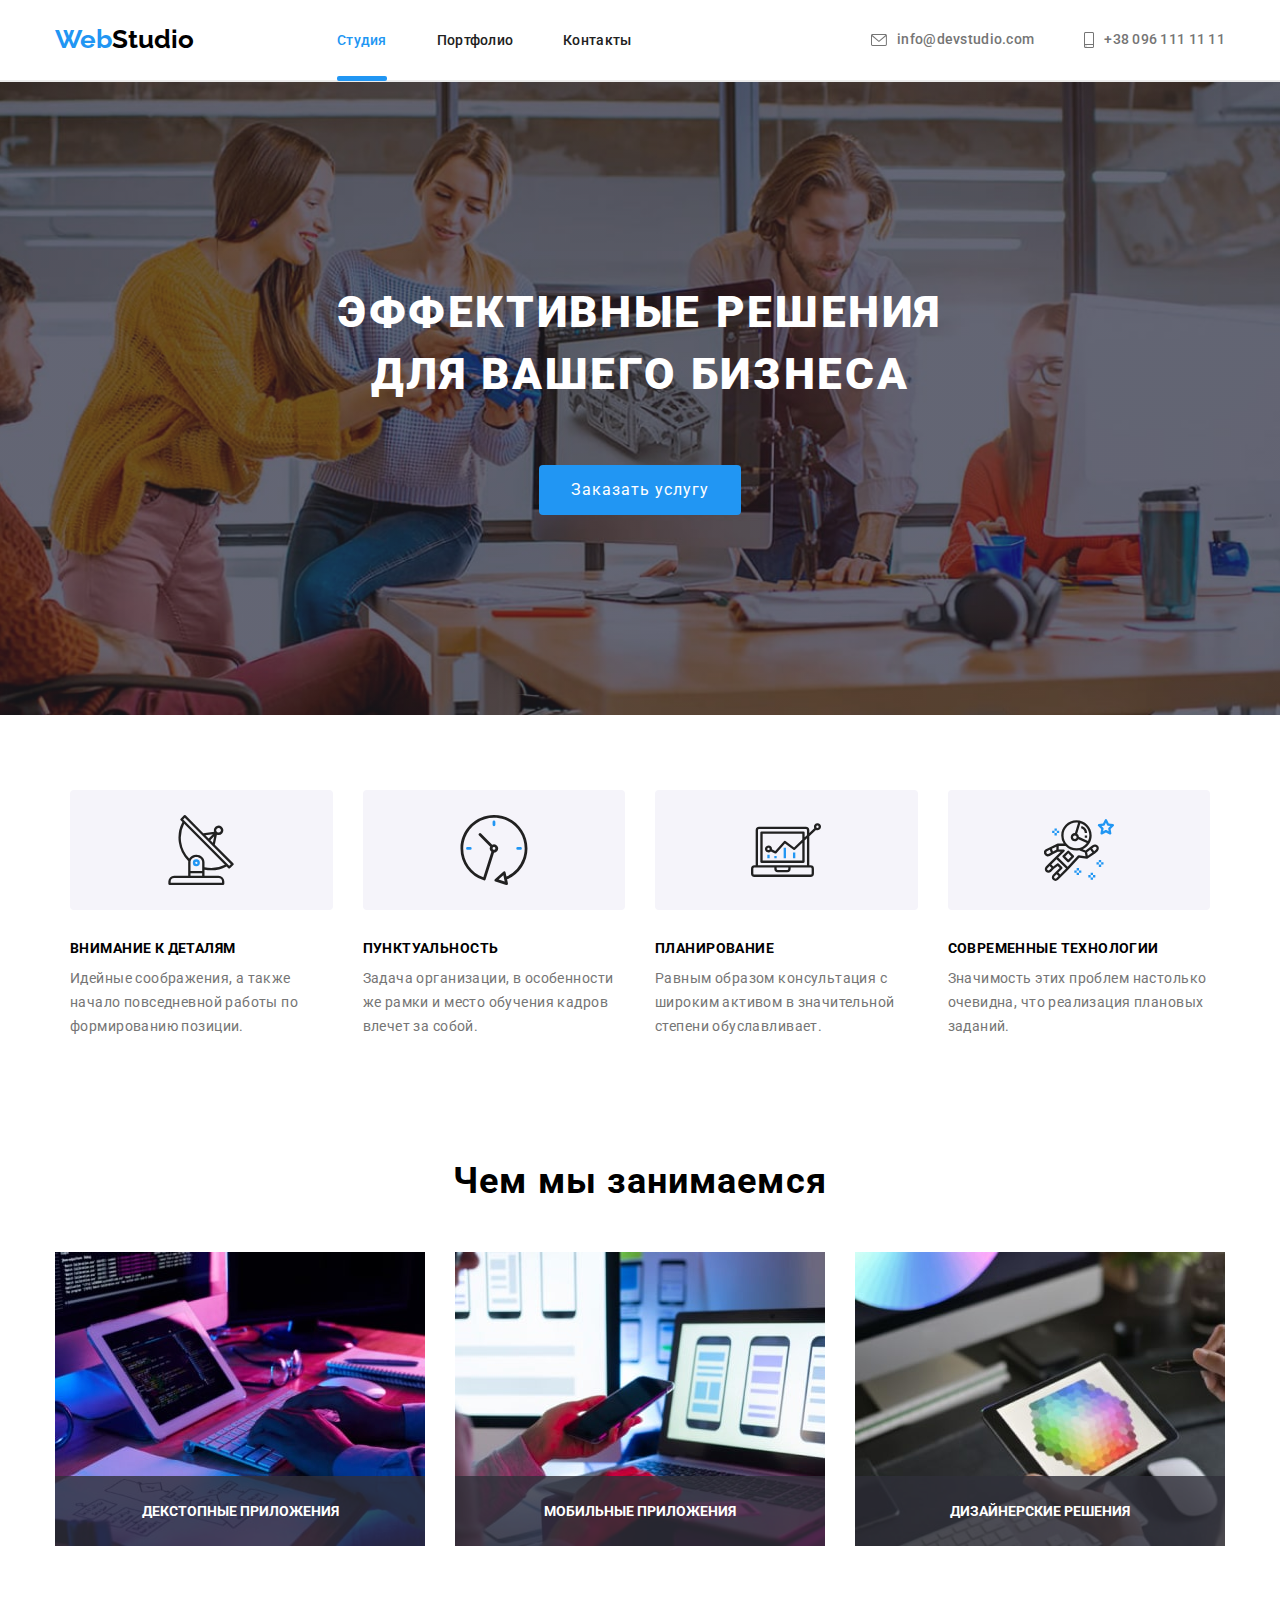
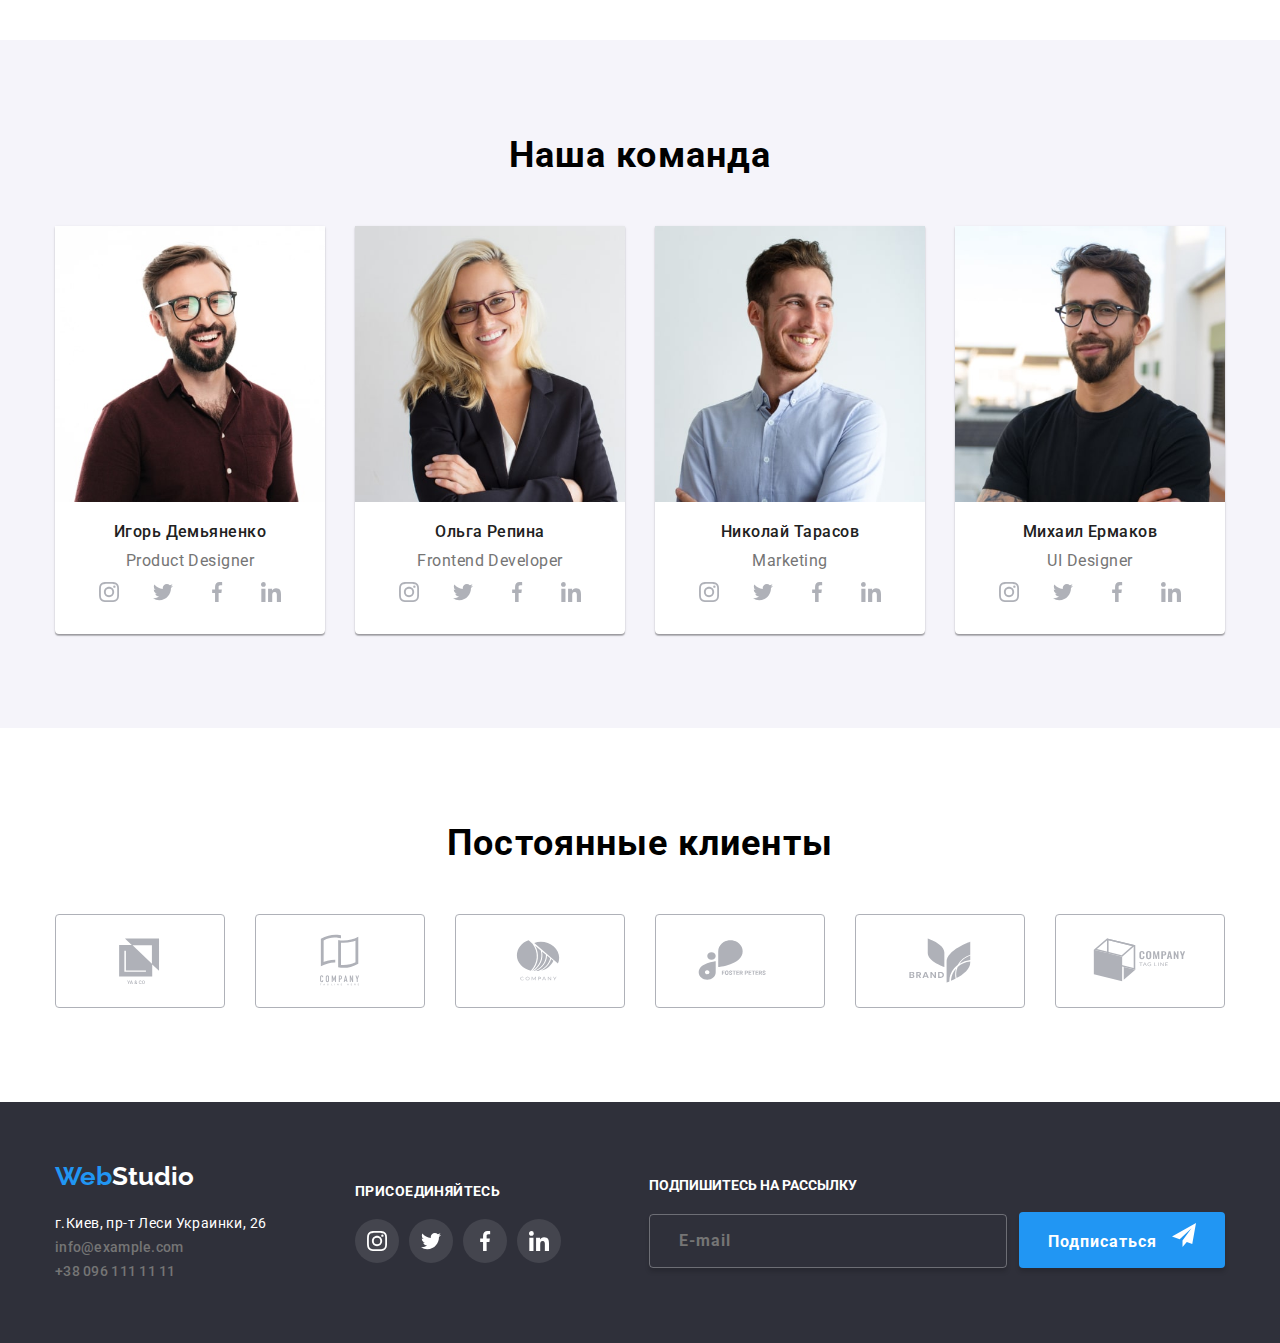
==== commit f0fbadcd: "добавил миксин и испралвение ошибок ДЗ 8" ====
--- a/index.html
+++ b/index.html
@@ -19,7 +19,7 @@
             <a href="#" class="logo"><span>Web</span>Studio</a>
             <button type="button" class="button__mobile " data-menu-button aria-expanded="false"
                 aria-control="header__menu">
-                <svg width="40px" height="40px" aria-label="переключательмобильного меню">
+                <svg width="30px" height="30px" aria-label="переключательмобильного меню">
                     <use class="button__mobile-menu" xlink:href="./images/svg/icon.svg#icon-mobile-menu">
                     </use>
                     <use class="button__mobile-cross" xlink:href="./images/svg/icon.svg#icon-close"></use>
@@ -82,7 +82,7 @@
     <main class="main">
         <section class="main__section">
             <div class="container main__content">
-                <h1 class="main__title">Эффективные решения для вашего бизнеса</h1>
+                <h1 class="main__title">Эффективные решения <br> для вашего бизнеса</h1>
                 <button class="main__button" data-modal-open type="button">Заказать услугу</button>
             </div>
         </section>
--- a/css/main.min.css
+++ b/css/main.min.css
@@ -1 +1 @@
-/*! modern-normalize v0.6.0 | MIT License | https://github.com/sindresorhus/modern-normalize */*,*::before,*::after{-webkit-box-sizing:border-box;box-sizing:border-box}:root{-moz-tab-size:4;-o-tab-size:4;tab-size:4}html{line-height:1.15;-webkit-text-size-adjust:100%}body{margin:0}body{font-family:system-ui,-apple-system,"Segoe UI",Roboto,Helvetica,Arial,sans-serif,"Apple Color Emoji","Segoe UI Emoji"}hr{height:0}abbr[title]{-webkit-text-decoration:underline dotted;text-decoration:underline dotted}b,strong{font-weight:bolder}code,kbd,samp,pre{font-family:SFMono-Regular,Consolas,"Liberation Mono",Menlo,monospace;font-size:1em}small{font-size:80%}sub,sup{font-size:75%;line-height:0;position:relative;vertical-align:baseline}sub{bottom:-0.25em}sup{top:-0.5em}button,input,optgroup,select,textarea{font-family:inherit;font-size:100%;line-height:1.15;margin:0}button,select{text-transform:none}button,[type=button],[type=reset],[type=submit]{-webkit-appearance:button}button::-moz-focus-inner,[type=button]::-moz-focus-inner,[type=reset]::-moz-focus-inner,[type=submit]::-moz-focus-inner{border-style:none;padding:0}button:-moz-focusring,[type=button]:-moz-focusring,[type=reset]:-moz-focusring,[type=submit]:-moz-focusring{outline:1px dotted ButtonText}fieldset{padding:.35em .75em .625em}legend{padding:0}progress{vertical-align:baseline}[type=number]::-webkit-inner-spin-button,[type=number]::-webkit-outer-spin-button{height:auto}[type=search]{-webkit-appearance:textfield;outline-offset:-2px}[type=search]::-webkit-search-decoration{-webkit-appearance:none}::-webkit-file-upload-button{-webkit-appearance:button;font:inherit}summary{display:list-item}body{font-family:"Roboto",Arial,sans-serif;font-size:14px}address{font-style:normal;margin-top:20px}a{text-decoration:none}h1,h2,h3,p,ul{list-style:none;margin:0px;padding:0px}img{min-width:100%;height:auto;display:block}.centered{display:-webkit-box;display:-ms-flexbox;display:flex;-webkit-box-align:center;-ms-flex-align:center;align-items:center}@media(min-width: 1200px){.flex-between{display:-webkit-box;display:-ms-flexbox;display:flex;-webkit-box-pack:justify;-ms-flex-pack:justify;justify-content:space-between}}.container{padding:0 15px;margin:0 auto}@media(min-width: 480px){.container{width:480px}}@media(min-width: 768px){.container{width:768px}}@media(min-width: 1200px){.container{width:1200px}}.button__mobile{display:none}@media(max-width: 767px){.button__mobile{display:-webkit-inline-box;display:-ms-inline-flexbox;display:inline-flex;padding:0;margin:22px 0;border:none;background-color:#fff;z-index:10}}.button__mobile .button__mobile-menu{display:block}.button__mobile.is-open .button__mobile-menu{display:none}.button__mobile .button__mobile-cross{display:none}.button__mobile.is-open .button__mobile-cross{display:block}.logo{font-family:Raleway;font-size:26px;font-weight:700}.logo span{color:#2196f3}.nav-header__list{text-align:center}@media(min-width: 768px){.nav-header__list{display:-webkit-box;display:-ms-flexbox;display:flex}}.nav-header__item{display:block;cursor:pointer;position:relative;margin-left:50px}@media screen and (min-width: 768px){.nav-header__link--current::after{content:"";position:absolute;left:0;bottom:-1px;width:100%;height:5px;border-radius:2px;background-color:#2196f3}}.nav-header__link{position:relative;display:block;padding:32px 0;color:#212121;font-weight:500;font-size:14px;line-height:16px;letter-spacing:.02em;-webkit-transition:color 250ms cubic-bezier(0.4, 0, 0.2, 1),background-color 250ms cubic-bezier(0.4, 0, 0.2, 1);transition:color 250ms cubic-bezier(0.4, 0, 0.2, 1),background-color 250ms cubic-bezier(0.4, 0, 0.2, 1)}@media(max-width: 767px){.nav-header__link{font-weight:500;font-size:40px;line-height:1.2;letter-spacing:.02em;padding:16px 0}}.nav-header__link:hover,.nav-header__link--current{color:#2196f3}.contacts-list{-webkit-box-align:center;-ms-flex-align:center;align-items:center;-webkit-box-pack:center;-ms-flex-pack:center;justify-content:center}@media(min-width: 767){.contacts-list{margin-left:50px}}@media screen and (max-width: 767px){.contacts-list{display:-webkit-box;display:-ms-flexbox;display:flex;-webkit-box-orient:vertical;-webkit-box-direction:reverse;-ms-flex-direction:column-reverse;flex-direction:column-reverse;-webkit-box-pack:center;-ms-flex-pack:center;justify-content:center;-webkit-box-align:center;-ms-flex-align:center;align-items:center;margin:auto 0 64px 0}}.contact-list__link{font-weight:500;line-height:1.14;letter-spacing:.02em;text-decoration:none;color:#757575;-webkit-transition:color 250ms cubic-bezier(0.4, 0, 0.2, 1);transition:color 250ms cubic-bezier(0.4, 0, 0.2, 1)}@media screen and (max-width: 767px){.mobile{color:#2196f3;font-weight:500;font-size:34px;line-height:1.2;letter-spacing:.02em;text-decoration:none;margin-bottom:32px}}.contact-list__link:hover{color:#2196f3}.contact-list__link:hover .svg-header{fill:#2196f3}.svg-header{margin-right:10px;fill:#757575;-webkit-transition:color 250ms cubic-bezier(0.4, 0, 0.2, 1);transition:color 250ms cubic-bezier(0.4, 0, 0.2, 1)}@media screen and (max-width: 767px){.svg-header{display:none}}.header{position:relative;border-bottom:2px solid #ececec}@media(min-width: 768px){.header__menu{min-width:600px;-ms-flex-pack:distribute;justify-content:space-around;display:-webkit-box;display:-ms-flexbox;display:flex}}@media(min-width: 1200px){.header__menu{-webkit-box-pack:justify;-ms-flex-pack:justify;justify-content:space-between;margin-left:93px;-webkit-box-flex:1;-ms-flex-positive:1;flex-grow:1}}@media screen and (max-width: 767px){.header__menu{display:none;background-color:#fff;position:absolute;top:0;left:0;width:100%;height:100vh}}@media screen and (max-width: 767px){.header__menu.is-open{display:block;padding:40px 48px;display:-webkit-box;display:-ms-flexbox;display:flex;-webkit-box-orient:vertical;-webkit-box-direction:normal;-ms-flex-direction:column;flex-direction:column;z-index:5}}.header__content--centered,.contact-list__link--centered{display:-webkit-box;display:-ms-flexbox;display:flex;-webkit-box-align:center;-ms-flex-align:center;align-items:center}.header__content--centered{-webkit-box-pack:justify;-ms-flex-pack:justify;justify-content:space-between}@media(min-width: 1200px){.header__content--centered{-webkit-box-pack:justify;-ms-flex-pack:justify;justify-content:space-between;margin-left:93px;-webkit-box-flex:1;-ms-flex-positive:1;flex-grow:1}}.additional-social{display:none}@media(max-width: 767px){.additional-social{display:-webkit-box;display:-ms-flexbox;display:flex}}.additional-social__item{padding:0 10px;border-right:1px solid rgba(33,33,33,.2)}.additional-social__item:first-child{padding:0 10px 0 0}.additional-social__item:last-child{border-right:none;padding:0 0 0 10px}.additional-social__link{text-decoration:none}.additional-social__text{color:#2196f3;font-weight:500;font-size:18px;line-height:1.2;letter-spacing:.02em}.main__button{padding:10px 32px;margin-top:30px;display:inline-block;border-radius:4px;border:none;background-color:#2196f3;color:#fff;cursor:pointer;font-size:16px;line-height:30px;letter-spacing:.06em;-webkit-transition:color 250ms cubic-bezier(0.4, 0, 0.2, 1),background-color 250ms cubic-bezier(0.4, 0, 0.2, 1);transition:color 250ms cubic-bezier(0.4, 0, 0.2, 1),background-color 250ms cubic-bezier(0.4, 0, 0.2, 1)}.main__button:focus,.main__button:hover{color:#2196f3;background-color:#fff}.title{margin-bottom:50px;text-align:center;font-weight:700;font-size:36px;line-height:42px;letter-spacing:.03em}.main__section{padding:200px 0;text-align:center;min-height:400px;background-color:#2f303a;background-image:-webkit-gradient(linear, left top, right top, from(rgba(47, 48, 58, 0.4)), to(rgba(47, 48, 58, 0.4))),url(../images/main/main480-min.jpg);background-image:linear-gradient(to right, rgba(47, 48, 58, 0.4), rgba(47, 48, 58, 0.4)),url(../images/main/main480-min.jpg);background-repeat:no-repeat;background-size:cover;background-position:center}@media(min-width: 480px){.main__section{background-image:-webkit-gradient(linear, left top, right top, from(rgba(47, 48, 58, 0.4)), to(rgba(47, 48, 58, 0.4))),url(../images/main/main768-min.jpg);background-image:linear-gradient(to right, rgba(47, 48, 58, 0.4), rgba(47, 48, 58, 0.4)),url(../images/main/main768-min.jpg)}}@media(min-width: 769px){.main__section{background-image:-webkit-gradient(linear, left top, right top, from(rgba(47, 48, 58, 0.4)), to(rgba(47, 48, 58, 0.4))),url(../images/main/main1200-min.jpg);background-image:linear-gradient(to right, rgba(47, 48, 58, 0.4), rgba(47, 48, 58, 0.4)),url(../images/main/main1200-min.jpg);padding:200px 0;min-height:600px}}.main__title{color:#fff;font-weight:900;font-size:26px;line-height:1.6;letter-spacing:.06em;text-align:center;text-transform:uppercase;margin-bottom:30px}@media screen and (min-width: 1200px){.main__title{font-size:44px;line-height:1.4}}@media(min-device-pixel-ratio: 2)and (max-width: 480px),(-webkit-min-device-pixel-ratio: 2)and (max-width: 480px),(min-resolution: 192dpi)and (max-width: 480px),(min-resolution: 2dppx)and (max-width: 480px){.main__section{background-image:-webkit-gradient(linear, left top, right top, from(rgba(47, 48, 58, 0.4)), to(rgba(47, 48, 58, 0.4))),url(../images/main/main480@2x-min.jpg);background-image:linear-gradient(to right, rgba(47, 48, 58, 0.4), rgba(47, 48, 58, 0.4)),url(../images/main/main480@2x-min.jpg)}}@media(min-device-pixel-ratio: 3)and (max-width: 480px),(-webkit-min-device-pixel-ratio: 3)and (max-width: 480px),(min-resolution: 288dpi)and (max-width: 480px),(min-resolution: 3dppx)and (max-width: 480px){.main__section{background-image:-webkit-gradient(linear, left top, right top, from(rgba(47, 48, 58, 0.4)), to(rgba(47, 48, 58, 0.4))),url(../images/main/main480@3x-min.jpg);background-image:linear-gradient(to right, rgba(47, 48, 58, 0.4), rgba(47, 48, 58, 0.4)),url(../images/main/main480@3x-min.jpg)}}@media(min-device-pixel-ratio: 2)and (min-width: 481px),(-webkit-min-device-pixel-ratio: 2)and (min-width: 481px),(min-resolution: 192dpi)and (min-width: 481px),(min-resolution: 2dppx)and (min-width: 481px){.main__section{background-image:-webkit-gradient(linear, left top, right top, from(rgba(47, 48, 58, 0.4)), to(rgba(47, 48, 58, 0.4))),url(../images/main/main768@2x-min.jpg);background-image:linear-gradient(to right, rgba(47, 48, 58, 0.4), rgba(47, 48, 58, 0.4)),url(../images/main/main768@2x-min.jpg)}}@media(min-device-pixel-ratio: 3)and (min-width: 481px),(-webkit-min-device-pixel-ratio: 3)and (min-width: 481px),(min-resolution: 288dpi)and (min-width: 481px),(min-resolution: 3dppx)and (min-width: 481px){.main__section{background-image:-webkit-gradient(linear, left top, right top, from(rgba(47, 48, 58, 0.4)), to(rgba(47, 48, 58, 0.4))),url(../images/main/main768@3x-min.jpg);background-image:linear-gradient(to right, rgba(47, 48, 58, 0.4), rgba(47, 48, 58, 0.4)),url(../images/main/main768@3x-min.jpg)}}@media(min-device-pixel-ratio: 2)and (min-width: 769px),(-webkit-min-device-pixel-ratio: 2)and (min-width: 769px),(min-resolution: 192dpi)and (min-width: 769px),(min-resolution: 2dppx)and (min-width: 769px){.main__section{background-image:-webkit-gradient(linear, left top, right top, from(rgba(47, 48, 58, 0.4)), to(rgba(47, 48, 58, 0.4))),url(../images/main/main1200@2x-min.jpg);background-image:linear-gradient(to right, rgba(47, 48, 58, 0.4), rgba(47, 48, 58, 0.4)),url(../images/main/main1200@2x-min.jpg)}}@media(min-device-pixel-ratio: 3)and (min-width: 769px),(-webkit-min-device-pixel-ratio: 3)and (min-width: 769px),(min-resolution: 288dpi)and (min-width: 769px),(min-resolution: 3dppx)and (min-width: 769px){.main__section{background-image:-webkit-gradient(linear, left top, right top, from(rgba(47, 48, 58, 0.4)), to(rgba(47, 48, 58, 0.4))),url(../images/main/main1200@3x-min.jpg);background-image:linear-gradient(to right, rgba(47, 48, 58, 0.4), rgba(47, 48, 58, 0.4)),url(../images/main/main1200@3x-min.jpg)}}.info-item{color:#757575;font-size:14px;line-height:24px;letter-spacing:.03em}.info{padding:60px 0px}@media(min-width: 768px)and (max-width: 1199px){.info__list{-ms-flex-wrap:wrap;flex-wrap:wrap;display:-webkit-box;display:-ms-flexbox;display:flex;margin:-15px}}.svg{background-color:#f5f4fa;padding:25px 0px;border-radius:4px;display:-webkit-box;display:-ms-flexbox;display:flex;-webkit-box-align:center;-ms-flex-align:center;align-items:center;-webkit-box-pack:center;-ms-flex-pack:center;justify-content:center}.info__label{padding-top:30px;padding-bottom:10px;font-size:14px;line-height:16px;letter-spacing:.03em;text-transform:uppercase}@media(min-width: 768px){.info__item{width:calc((100% - 30px * 2) / 2);margin:15px}}@media(max-width: 767px){.info__item:not(:last-child){margin-bottom:30px}}.about-us{padding:47px 0 94px}@media screen and (max-width: 1199px){.about-us{display:none}}.preview__item{position:relative}.preview__img{display:block;width:100%;height:auto}.preview__text{position:absolute;padding:27px 0;left:0;bottom:0;width:100%;color:#fff;font-weight:700;font-size:14px;line-height:1.17;text-transform:uppercase;text-align:center;background-color:rgba(47,48,58,.8)}.team{background-color:#f5f4fa;padding:94px 0px}.team__card{background-color:#fff;border-radius:0px 0px 4px 4px}.team-list .team__card{-webkit-box-shadow:0px 1px 3px rgba(0,0,0,.12),0px 1px 1px rgba(0,0,0,.14),0px 2px 1px rgba(0,0,0,.2);box-shadow:0px 1px 3px rgba(0,0,0,.12),0px 1px 1px rgba(0,0,0,.14),0px 2px 1px rgba(0,0,0,.2);border-radius:0 0 4px 4px}.team__discription{padding:20px 24px}.team__name{margin-bottom:10px;font-size:16px;font-weight:500;color:#212121;line-height:19px;text-align:center;letter-spacing:.03em}.team__position{color:#757575;font-size:16px;font-weight:400;line-height:19px;text-align:center;letter-spacing:.03em}.soc-wrap{display:-webkit-box;display:-ms-flexbox;display:flex;margin:0 auto;padding-bottom:30px}.soc-wrap__item:not(:last-child){margin-right:10px}.soc-wrap__link{display:-webkit-box;display:-ms-flexbox;display:flex;height:44px;width:44px;border-radius:50%;-webkit-box-align:center;-ms-flex-align:center;align-items:center;-webkit-box-pack:center;-ms-flex-pack:center;justify-content:center;fill:#afb1b8;-webkit-transition:fill 250ms cubic-bezier(0.4, 0, 0.2, 1);transition:fill 250ms cubic-bezier(0.4, 0, 0.2, 1);-webkit-transition:background-color 250ms cubic-bezier(0.4, 0, 0.2, 1);transition:background-color 250ms cubic-bezier(0.4, 0, 0.2, 1)}.soc-wrap__link:hover,.soc-wrap__link:focus{background-color:#2196f3;fill:#fff}.client{padding:94px 0}.client__list{display:-webkit-box;display:-ms-flexbox;display:flex;-ms-flex-wrap:wrap;flex-wrap:wrap;margin-left:-30px;margin-top:-30px}.client__item{width:calc((100% - 30px * 2) / 2);margin-left:30px;margin-top:30px}@media(min-width: 768px){.client__item{width:calc((100% - 30px * 3) / 3)}}@media(min-width: 1200px){.client__item{width:calc((100% - 30px * 6) / 6)}}.client__link{color:#afb1b8;border-radius:4px;border:1px solid #afb1b8;text-decoration:none;padding:16px 32px;-webkit-transition:border-color 250ms cubic-bezier(0.4, 0, 0.2, 1),color 250ms cubic-bezier(0.4, 0, 0.2, 1);transition:border-color 250ms cubic-bezier(0.4, 0, 0.2, 1),color 250ms cubic-bezier(0.4, 0, 0.2, 1);display:-webkit-box;display:-ms-flexbox;display:flex;-webkit-box-align:center;-ms-flex-align:center;align-items:center;-webkit-box-pack:center;-ms-flex-pack:center;justify-content:center}.client__link:focus,.client__link:hover{color:#2196f3;border:1px solid #2196f3}.client__icon{fill:currentColor;-webkit-transition:fill 250ms cubic-bezier(0.4, 0, 0.2, 1);transition:fill 250ms cubic-bezier(0.4, 0, 0.2, 1)}.footer{background-color:#2f303a;padding:60px 0}.footer__content{padding:0px;text-align:center}.footer__content--centered{-webkit-box-align:center;-ms-flex-align:center;align-items:center}.footer__logo,.address__map{color:#fff;-webkit-transition:color 250ms cubic-bezier(0.4, 0, 0.2, 1);transition:color 250ms cubic-bezier(0.4, 0, 0.2, 1)}.address{margin-top:20px}.address__map{color:#fff;font-size:14px;line-height:1.7;letter-spacing:.03em;text-decoration:none;font-style:normal;-webkit-transition:color 250ms cubic-bezier(0.4, 0, 0.2, 1);transition:color 250ms cubic-bezier(0.4, 0, 0.2, 1)}.address__map:hover,.address__map:focus{color:#2196f3}.address__link{color:#fff;font-size:14px;line-height:1.7;letter-spacing:.03em;text-decoration:none;font-style:normal;-webkit-transition:color 250ms cubic-bezier(0.4, 0, 0.2, 1);transition:color 250ms cubic-bezier(0.4, 0, 0.2, 1)}.info-title-footer{padding-bottom:20px;color:#fff;font-size:14px;line-height:16px;letter-spacing:.03em;text-transform:uppercase}.social-link-footer{margin-left:70px}@media(min-width: 480px){.soc-wrap{-webkit-box-pack:center;-ms-flex-pack:center;justify-content:center}}.soc-wrap__icon{-webkit-transition:fill 250ms cubic-bezier(0.4, 0, 0.2, 1);transition:fill 250ms cubic-bezier(0.4, 0, 0.2, 1)}.soc-wrap__link--color{fill:#fff;background-color:rgba(255,255,255,.1);-webkit-transition:background-color 250ms cubic-bezier(0.4, 0, 0.2, 1);transition:background-color 250ms cubic-bezier(0.4, 0, 0.2, 1)}.sub-form{margin-left:93px}.sub-form__content{margin-left:auto}.sub-form__content:last-child{-webkit-box-align:end;-ms-flex-align:end;align-items:flex-end}.sub-form__input{display:-webkit-box;display:-ms-flexbox;display:flex;max-width:358px;-webkit-box-orient:vertical;-webkit-box-direction:normal;-ms-flex-direction:column;flex-direction:column}.sub-form__caption{color:#fff;font-weight:700;font-size:14px;line-height:1.14;text-transform:uppercase}.sub-form__email{background-color:#2f303a;font-size:16px;line-height:1.25;border:1px solid rgba(255,255,255,.3);border-radius:4px;margin-top:20px;padding:14.5px 0 15px 16px;width:358px;color:#fff}.sub-button__label{color:#fff;background-color:#2196f3;font-weight:700;font-size:16px;line-height:1.87;cursor:pointer;letter-spacing:.06em;display:-webkit-box;display:-ms-flexbox;display:flex;-webkit-box-align:center;-ms-flex-align:center;align-items:center;-webkit-box-pack:center;-ms-flex-pack:center;justify-content:center;margin-left:12px;padding:11px 29px;border-radius:4px;border:0px solid transparent;-webkit-box-shadow:0px 4px 4px rgba(0,0,0,.15);box-shadow:0px 4px 4px rgba(0,0,0,.15);-webkit-transition:background-color 250ms cubic-bezier(0.4, 0, 0.2, 1),color 250ms cubic-bezier(0.4, 0, 0.2, 1);transition:background-color 250ms cubic-bezier(0.4, 0, 0.2, 1),color 250ms cubic-bezier(0.4, 0, 0.2, 1)}.sub-button__label:hover,.sub-button__label:focus,.sub-button__label:hover .sub-button__icon{color:#2196f3;background-color:#fff;fill:#2196f3}.sub-button__icon{margin-left:10px;fill:#fff;-webkit-transition:fill 250ms cubic-bezier(0.4, 0, 0.2, 1);transition:fill 250ms cubic-bezier(0.4, 0, 0.2, 1)}.backdrop.is-hidden{opacity:0;pointer-events:none}.backdrop{position:fixed;left:0;top:0;width:100%;height:100%;background-color:rgba(0,0,0,.2);opacity:1;-webkit-transition:opacity 250ms cubic-bezier(0.4, 0, 0.2, 1);transition:opacity 250ms cubic-bezier(0.4, 0, 0.2, 1)}.backdrop.is-hidden .modal{-webkit-transform:translate(-50%, -50%) scale(0.1);transform:translate(-50%, -50%) scale(0.1)}.modal{position:absolute;left:50%;top:50%;padding:40px;min-width:528px;min-height:581px;border-radius:4px;background-color:#fff;-webkit-transform:translate(-50%, -50%) scale(0.9);transform:translate(-50%, -50%) scale(0.9);-webkit-transition:-webkit-transform 250ms cubic-bezier(0.4, 0, 0.2, 1);transition:-webkit-transform 250ms cubic-bezier(0.4, 0, 0.2, 1);transition:transform 250ms cubic-bezier(0.4, 0, 0.2, 1);transition:transform 250ms cubic-bezier(0.4, 0, 0.2, 1), -webkit-transform 250ms cubic-bezier(0.4, 0, 0.2, 1)}.close{display:-webkit-box;display:-ms-flexbox;display:flex;color:#212121;position:absolute;-webkit-box-align:center;-ms-flex-align:center;align-items:center;right:8px;top:8px;width:30px;height:30px;cursor:pointer;background-color:#fff;border:1px solid rgba(0,0,0,.1);border-radius:50%;-webkit-transition:color 250ms cubic-bezier(0.4, 0, 0.2, 1);transition:color 250ms cubic-bezier(0.4, 0, 0.2, 1)}.close:hover,.close:focus{color:#2196f3}.form-header{display:inline-block;font-weight:700;font-size:20px;line-height:1.17;color:#212121;text-align:center;margin-bottom:12px}.form-input:focus+.form-icon{fill:#2196f3}.form-input:focus,.form-text:focus,.form-input:hover,.form-text:hover{border-color:#2196f3;outline:none}.form-field-position{position:relative}.position-field{margin-bottom:10px}.form-field{display:-webkit-box;display:-ms-flexbox;display:flex;-webkit-box-orient:vertical;-webkit-box-direction:normal;-ms-flex-direction:column;flex-direction:column}.check_box_form{margin:30px 0 20px 0}.form-field-text{font-size:12px;line-height:1.16;letter-spacing:.01em;margin-bottom:4px}.form-text{resize:none;border:1px solid rgba(33,33,33,.2);padding:12px 16px;-webkit-transition:border 250ms cubic-bezier(0.4, 0, 0.2, 1);transition:border 250ms cubic-bezier(0.4, 0, 0.2, 1)}.form-icon{fill:#212121;position:absolute;top:50%;left:15px;-webkit-transform:translateY(-50%);transform:translateY(-50%);-webkit-transition:fill 250ms cubic-bezier(0.4, 0, 0.2, 1);transition:fill 250ms cubic-bezier(0.4, 0, 0.2, 1)}.form-input{padding:11px 0 11px 42px;border:1px solid rgba(33,33,33,.2);border-radius:4px;width:100%;-webkit-transition:border 250ms cubic-bezier(0.4, 0, 0.2, 1);transition:border 250ms cubic-bezier(0.4, 0, 0.2, 1)}.input-field{margin-bottom:20px}.check_box_label{display:-webkit-box;display:-ms-flexbox;display:flex;-webkit-box-pack:center;-ms-flex-pack:center;justify-content:center;-webkit-box-align:center;-ms-flex-align:center;align-items:center;font-size:14px;line-height:1.71;cursor:pointer}.check_input{position:absolute;-webkit-appearance:none;-moz-appearance:none;appearance:none}.check_box{display:inline-block;width:16px;height:15px;background-color:#fff;border:2px solid #212121;margin-right:7px;border-radius:4px;-webkit-transition:background-color 250ms cubic-bezier(0.4, 0, 0.2, 1),background-image 250ms cubic-bezier(0.4, 0, 0.2, 1);transition:background-color 250ms cubic-bezier(0.4, 0, 0.2, 1),background-image 250ms cubic-bezier(0.4, 0, 0.2, 1)}.check_input:checked+.check_box{background-size:contain;background-origin:border-box;background-color:#2196f3;border:1px solid #2196f3;background-image:url(./images/icon\check.svg);-webkit-transition:background-image 250ms cubic-bezier(0.4, 0, 0.2, 1);transition:background-image 250ms cubic-bezier(0.4, 0, 0.2, 1)}.button-form{background-color:#2196f3;color:#fff;font-weight:700;font-size:16px;line-height:1.87;letter-spacing:.06em;min-width:200px;padding:10px 55px;display:-webkit-box;display:-ms-flexbox;display:flex;margin-left:auto;margin-right:auto;margin-top:30px;cursor:pointer;border-radius:4px;border:1px solid transparent;-webkit-box-shadow:0px 4px 4px rgba(0,0,0,.15);box-shadow:0px 4px 4px rgba(0,0,0,.15);-webkit-transition:background-color 250ms cubic-bezier(0.4, 0, 0.2, 1),color 250ms cubic-bezier(0.4, 0, 0.2, 1),border 250ms cubic-bezier(0.4, 0, 0.2, 1);transition:background-color 250ms cubic-bezier(0.4, 0, 0.2, 1),color 250ms cubic-bezier(0.4, 0, 0.2, 1),border 250ms cubic-bezier(0.4, 0, 0.2, 1)}.button-form:focus,.button-form:hover{background-color:#fff;color:#2196f3;border:1px solid #2196f3}.secondary__button{padding:6px 22px;list-style:none;color:#212121;background-color:#f5f4fa;border-radius:4px;border:none;cursor:pointer;font-size:16px;line-height:26px;text-align:center;letter-spacing:.03em;-webkit-transition:color 250ms cubic-bezier(0.4, 0, 0.2, 1),background-color 250ms cubic-bezier(0.4, 0, 0.2, 1);transition:color 250ms cubic-bezier(0.4, 0, 0.2, 1),background-color 250ms cubic-bezier(0.4, 0, 0.2, 1)}.secondary__button:hover,.secondary__button:focus{-webkit-box-shadow:0px 3px 1px rgba(0,0,0,.1),0px 1px 2px rgba(0,0,0,.08),0px 2px 2px rgba(0,0,0,.12);box-shadow:0px 3px 1px rgba(0,0,0,.1),0px 1px 2px rgba(0,0,0,.08),0px 2px 2px rgba(0,0,0,.12);color:#fff;background-color:#2196f3}.filter__item{margin-right:8px}@media(max-width: 767px){.filter__item{margin-top:15px}}.filter__item:last-child{margin-right:0}.filter__item:not(:last-child){display:-webkit-box;display:-ms-flexbox;display:flex;text-align:center;margin-right:8px}.filter__list{display:-webkit-box;display:-ms-flexbox;display:flex;-webkit-box-pack:center;-ms-flex-pack:center;justify-content:center;margin-bottom:50px;-ms-flex-wrap:wrap;flex-wrap:wrap}.portfolio{display:-webkit-box;display:-ms-flexbox;display:flex;-ms-flex-wrap:wrap;flex-wrap:wrap;-webkit-box-align:center;-ms-flex-align:center;align-items:center;margin-left:-30px;margin-top:-30px}.portfolio__item{margin-top:30px;margin-left:30px}@media(min-width: 768px){.portfolio__item{width:calc((100% - 30px * 2) / 2)}}@media(min-width: 1200px){.portfolio__item{width:calc((100% - 30px * 3) / 3)}}.portfolio__item:hover .product,.portfolio__item:focus .product{-webkit-transition:-webkit-box-shadow 250ms cubic-bezier(0.4, 0, 0.2, 1);transition:-webkit-box-shadow 250ms cubic-bezier(0.4, 0, 0.2, 1);transition:box-shadow 250ms cubic-bezier(0.4, 0, 0.2, 1);transition:box-shadow 250ms cubic-bezier(0.4, 0, 0.2, 1), -webkit-box-shadow 250ms cubic-bezier(0.4, 0, 0.2, 1);-webkit-box-shadow:0px 1px 1px rgba(0,0,0,.12),0px 4px 4px rgba(0,0,0,.06),1px 4px 6px rgba(0,0,0,.16);box-shadow:0px 1px 1px rgba(0,0,0,.12),0px 4px 4px rgba(0,0,0,.06),1px 4px 6px rgba(0,0,0,.16)}.product:hover .overlay,.product:hover .overlay__text{-webkit-transform:translateY(0);transform:translateY(0)}.product__link{text-decoration:none;color:#757575}.product__thumb{position:relative;overflow:hidden}.product__foto{display:block;max-width:100%;height:auto}.product__meta{padding:20px 0 20px 24px;border:1px solid #eee;border-top:1px solid #fff}.product__title{color:#fff;font-weight:700;font-size:18px;line-height:2;letter-spacing:.06em;margin-bottom:4px}.product__text{font-size:16px;line-height:1.8}.overlay{position:absolute;top:0;left:0;width:100%;height:100%;background-color:rgba(33,150,243,.9);-webkit-transform:translateY(100%);transform:translateY(100%);-webkit-transition:-webkit-transform 250ms cubic-bezier(0.4, 0, 0.2, 1);transition:-webkit-transform 250ms cubic-bezier(0.4, 0, 0.2, 1);transition:transform 250ms cubic-bezier(0.4, 0, 0.2, 1);transition:transform 250ms cubic-bezier(0.4, 0, 0.2, 1), -webkit-transform 250ms cubic-bezier(0.4, 0, 0.2, 1)}.overlay__text{font-size:18px;line-height:1.56;color:#fff;padding:63px 24px;margin:0;-webkit-transition:color 250ms cubic-bezier(0.4, 0, 0.2, 1);transition:color 250ms cubic-bezier(0.4, 0, 0.2, 1)}/*# sourceMappingURL=main.min.css.map */+/*! modern-normalize v0.6.0 | MIT License | https://github.com/sindresorhus/modern-normalize */*,*::before,*::after{-webkit-box-sizing:border-box;box-sizing:border-box}:root{-moz-tab-size:4;-o-tab-size:4;tab-size:4}html{line-height:1.15;-webkit-text-size-adjust:100%}body{margin:0}body{font-family:system-ui,-apple-system,"Segoe UI",Roboto,Helvetica,Arial,sans-serif,"Apple Color Emoji","Segoe UI Emoji"}hr{height:0}abbr[title]{-webkit-text-decoration:underline dotted;text-decoration:underline dotted}b,strong{font-weight:bolder}code,kbd,samp,pre{font-family:SFMono-Regular,Consolas,"Liberation Mono",Menlo,monospace;font-size:1em}small{font-size:80%}sub,sup{font-size:75%;line-height:0;position:relative;vertical-align:baseline}sub{bottom:-0.25em}sup{top:-0.5em}button,input,optgroup,select,textarea{font-family:inherit;font-size:100%;line-height:1.15;margin:0}button,select{text-transform:none}button,[type=button],[type=reset],[type=submit]{-webkit-appearance:button}button::-moz-focus-inner,[type=button]::-moz-focus-inner,[type=reset]::-moz-focus-inner,[type=submit]::-moz-focus-inner{border-style:none;padding:0}button:-moz-focusring,[type=button]:-moz-focusring,[type=reset]:-moz-focusring,[type=submit]:-moz-focusring{outline:1px dotted ButtonText}fieldset{padding:.35em .75em .625em}legend{padding:0}progress{vertical-align:baseline}[type=number]::-webkit-inner-spin-button,[type=number]::-webkit-outer-spin-button{height:auto}[type=search]{-webkit-appearance:textfield;outline-offset:-2px}[type=search]::-webkit-search-decoration{-webkit-appearance:none}::-webkit-file-upload-button{-webkit-appearance:button;font:inherit}summary{display:list-item}body{font-family:"Roboto",Arial,sans-serif;font-size:14px}address{font-style:normal;margin-top:20px}a{text-decoration:none}h1,h2,h3,p,ul{list-style:none;margin:0px;padding:0px}img{min-width:100%;height:auto;display:block}.centered{display:-webkit-box;display:-ms-flexbox;display:flex;-webkit-box-align:center;-ms-flex-align:center;align-items:center}@media(min-width: 1200px){.flex-between{display:-webkit-box;display:-ms-flexbox;display:flex;-webkit-box-pack:justify;-ms-flex-pack:justify;justify-content:space-between}}.container{padding:0 15px;margin:0 auto}@media(min-width: 480px){.container{width:480px}}@media(min-width: 768px){.container{width:768px}}@media(min-width: 1200px){.container{width:1200px}}.button__mobile{display:none}@media(max-width: 767px){.button__mobile{display:-webkit-inline-box;display:-ms-inline-flexbox;display:inline-flex;padding:0;margin:22px 0;border:none;background-color:#fff;z-index:10}}.button__mobile .button__mobile-menu{display:block}.button__mobile.is-open .button__mobile-menu{display:none}.button__mobile .button__mobile-cross{display:none}.button__mobile.is-open .button__mobile-cross{display:block}.logo{font-family:Raleway;font-size:26px;font-weight:700;color:var(--secondary-color)}.logo span{color:#2196f3}@media(min-width: 768px){.nav-header__list{display:-webkit-box;display:-ms-flexbox;display:flex}}.nav-header__item{display:block;cursor:pointer;position:relative;margin-left:50px}@media screen and (min-width: 768px){.nav-header__link--current::after{content:"";position:absolute;left:0;bottom:-1px;width:100%;height:5px;border-radius:2px;background-color:#2196f3}}.nav-header__link{position:relative;display:block;padding:32px 0;color:#212121;font-weight:500;font-size:14px;line-height:16px;letter-spacing:.02em;-webkit-transition:color 250ms cubic-bezier(0.4, 0, 0.2, 1),background-color 250ms cubic-bezier(0.4, 0, 0.2, 1);transition:color 250ms cubic-bezier(0.4, 0, 0.2, 1),background-color 250ms cubic-bezier(0.4, 0, 0.2, 1)}@media(max-width: 767px){.nav-header__link{font-weight:500;font-size:40px;line-height:1.2;letter-spacing:.02em;padding:16px 0}}.nav-header__link:hover,.nav-header__link--current{color:#2196f3}.contacts-list{display:-webkit-box;display:-ms-flexbox;display:flex;-webkit-box-align:center;-ms-flex-align:center;align-items:center;-webkit-box-pack:center;-ms-flex-pack:center;justify-content:center}@media(min-width: 767){.contacts-list{margin-left:50px}}@media screen and (max-width: 767px){.contacts-list{display:-webkit-box;display:-ms-flexbox;display:flex;-webkit-box-orient:vertical;-webkit-box-direction:reverse;-ms-flex-direction:column-reverse;flex-direction:column-reverse;-webkit-box-pack:center;-ms-flex-pack:center;justify-content:center;-webkit-box-align:center;-ms-flex-align:center;align-items:center;margin:auto 0 64px 0}}.contacts-list__item+.contacts-list__item{margin-left:50px}.contact-list__link{font-weight:500;line-height:1.14;letter-spacing:.02em;text-decoration:none;color:#757575;-webkit-transition:color 250ms cubic-bezier(0.4, 0, 0.2, 1);transition:color 250ms cubic-bezier(0.4, 0, 0.2, 1)}@media screen and (max-width: 767px){.mobile{color:#2196f3;font-weight:500;font-size:34px;line-height:1.2;letter-spacing:.02em;text-decoration:none;margin-bottom:32px}}.contact-list__link:hover{color:#2196f3}.contact-list__link:hover .svg-header{fill:#2196f3}.svg-header{margin-right:10px;fill:#757575;-webkit-transition:color 250ms cubic-bezier(0.4, 0, 0.2, 1);transition:color 250ms cubic-bezier(0.4, 0, 0.2, 1)}@media screen and (max-width: 767px){.svg-header{display:none}}.header{position:relative;border-bottom:2px solid #ececec}@media(min-width: 768px){.header__menu{min-width:600px;-ms-flex-pack:distribute;justify-content:space-around;display:-webkit-box;display:-ms-flexbox;display:flex}}@media(min-width: 1200px){.header__menu{-webkit-box-pack:justify;-ms-flex-pack:justify;justify-content:space-between;margin-left:93px;-webkit-box-flex:1;-ms-flex-positive:1;flex-grow:1}}@media screen and (max-width: 767px){.header__menu{display:none;background-color:#fff;position:absolute;top:0;left:0;width:100%;height:100vh}}@media screen and (max-width: 767px){.header__menu.is-open{display:block;padding:40px 48px;display:-webkit-box;display:-ms-flexbox;display:flex;-webkit-box-orient:vertical;-webkit-box-direction:normal;-ms-flex-direction:column;flex-direction:column;z-index:5}}.header__content--centered,.contact-list__link--centered{display:-webkit-box;display:-ms-flexbox;display:flex;-webkit-box-align:center;-ms-flex-align:center;align-items:center}.header__content--centered{-webkit-box-pack:justify;-ms-flex-pack:justify;justify-content:space-between}.additional-social{display:none}@media(max-width: 767px){.additional-social{display:-webkit-box;display:-ms-flexbox;display:flex}}.additional-social__item{padding:0 10px;border-right:1px solid rgba(33,33,33,.2)}.additional-social__item:first-child{padding:0 10px 0 0}.additional-social__item:last-child{border-right:none;padding:0 0 0 10px}.additional-social__link{text-decoration:none}.additional-social__text{color:#2196f3;font-weight:500;font-size:18px;line-height:1.2;letter-spacing:.02em}.main__button{padding:10px 32px;margin-top:30px;display:inline-block;border-radius:4px;border:none;background-color:#2196f3;color:#fff;cursor:pointer;font-size:16px;line-height:30px;letter-spacing:.06em;-webkit-transition:color 250ms cubic-bezier(0.4, 0, 0.2, 1),background-color 250ms cubic-bezier(0.4, 0, 0.2, 1);transition:color 250ms cubic-bezier(0.4, 0, 0.2, 1),background-color 250ms cubic-bezier(0.4, 0, 0.2, 1)}.main__button:focus,.main__button:hover{color:#2196f3;background-color:#fff}.title{margin-bottom:50px;text-align:center;font-weight:700;font-size:36px;line-height:42px;letter-spacing:.03em}.main__section{padding:200px 0;text-align:center;min-height:400px;background-color:#2f303a;background-image:-webkit-gradient(linear, left top, right top, from(rgba(47, 48, 58, 0.4)), to(rgba(47, 48, 58, 0.4))),url(../images/main/main480-min.jpg);background-image:linear-gradient(to right, rgba(47, 48, 58, 0.4), rgba(47, 48, 58, 0.4)),url(../images/main/main480-min.jpg);background-repeat:no-repeat;background-size:cover;background-position:center}@media(min-width: 480px){.main__section{background-image:-webkit-gradient(linear, left top, right top, from(rgba(47, 48, 58, 0.4)), to(rgba(47, 48, 58, 0.4))),url(../images/main/main768-min.jpg);background-image:linear-gradient(to right, rgba(47, 48, 58, 0.4), rgba(47, 48, 58, 0.4)),url(../images/main/main768-min.jpg)}}@media(min-width: 769px){.main__section{background-image:-webkit-gradient(linear, left top, right top, from(rgba(47, 48, 58, 0.4)), to(rgba(47, 48, 58, 0.4))),url(../images/main/main1200-min.jpg);background-image:linear-gradient(to right, rgba(47, 48, 58, 0.4), rgba(47, 48, 58, 0.4)),url(../images/main/main1200-min.jpg);padding:200px 0;min-height:600px}}.main__title{color:#fff;font-weight:900;font-size:26px;line-height:1.6;letter-spacing:.06em;text-align:center;text-transform:uppercase;margin-bottom:30px}@media screen and (min-width: 1200px){.main__title{font-size:44px;line-height:1.4}}@media(min-device-pixel-ratio: 2)and (max-width: 480px),(-webkit-min-device-pixel-ratio: 2)and (max-width: 480px),(min-resolution: 192dpi)and (max-width: 480px),(min-resolution: 2dppx)and (max-width: 480px){.main__section{background-image:-webkit-gradient(linear, left top, right top, from(rgba(47, 48, 58, 0.4)), to(rgba(47, 48, 58, 0.4))),url(../images/main/main480@2x-min.jpg);background-image:linear-gradient(to right, rgba(47, 48, 58, 0.4), rgba(47, 48, 58, 0.4)),url(../images/main/main480@2x-min.jpg)}}@media(min-device-pixel-ratio: 3)and (max-width: 480px),(-webkit-min-device-pixel-ratio: 3)and (max-width: 480px),(min-resolution: 288dpi)and (max-width: 480px),(min-resolution: 3dppx)and (max-width: 480px){.main__section{background-image:-webkit-gradient(linear, left top, right top, from(rgba(47, 48, 58, 0.4)), to(rgba(47, 48, 58, 0.4))),url(../images/main/main480@3x-min.jpg);background-image:linear-gradient(to right, rgba(47, 48, 58, 0.4), rgba(47, 48, 58, 0.4)),url(../images/main/main480@3x-min.jpg)}}@media(min-device-pixel-ratio: 2)and (min-width: 481px),(-webkit-min-device-pixel-ratio: 2)and (min-width: 481px),(min-resolution: 192dpi)and (min-width: 481px),(min-resolution: 2dppx)and (min-width: 481px){.main__section{background-image:-webkit-gradient(linear, left top, right top, from(rgba(47, 48, 58, 0.4)), to(rgba(47, 48, 58, 0.4))),url(../images/main/main768@2x-min.jpg);background-image:linear-gradient(to right, rgba(47, 48, 58, 0.4), rgba(47, 48, 58, 0.4)),url(../images/main/main768@2x-min.jpg)}}@media(min-device-pixel-ratio: 3)and (min-width: 481px),(-webkit-min-device-pixel-ratio: 3)and (min-width: 481px),(min-resolution: 288dpi)and (min-width: 481px),(min-resolution: 3dppx)and (min-width: 481px){.main__section{background-image:-webkit-gradient(linear, left top, right top, from(rgba(47, 48, 58, 0.4)), to(rgba(47, 48, 58, 0.4))),url(../images/main/main768@3x-min.jpg);background-image:linear-gradient(to right, rgba(47, 48, 58, 0.4), rgba(47, 48, 58, 0.4)),url(../images/main/main768@3x-min.jpg)}}@media(min-device-pixel-ratio: 2)and (min-width: 769px),(-webkit-min-device-pixel-ratio: 2)and (min-width: 769px),(min-resolution: 192dpi)and (min-width: 769px),(min-resolution: 2dppx)and (min-width: 769px){.main__section{background-image:-webkit-gradient(linear, left top, right top, from(rgba(47, 48, 58, 0.4)), to(rgba(47, 48, 58, 0.4))),url(../images/main/main1200@2x-min.jpg);background-image:linear-gradient(to right, rgba(47, 48, 58, 0.4), rgba(47, 48, 58, 0.4)),url(../images/main/main1200@2x-min.jpg)}}@media(min-device-pixel-ratio: 3)and (min-width: 769px),(-webkit-min-device-pixel-ratio: 3)and (min-width: 769px),(min-resolution: 288dpi)and (min-width: 769px),(min-resolution: 3dppx)and (min-width: 769px){.main__section{background-image:-webkit-gradient(linear, left top, right top, from(rgba(47, 48, 58, 0.4)), to(rgba(47, 48, 58, 0.4))),url(../images/main/main1200@3x-min.jpg);background-image:linear-gradient(to right, rgba(47, 48, 58, 0.4), rgba(47, 48, 58, 0.4)),url(../images/main/main1200@3x-min.jpg)}}.info-item{color:#757575;font-size:14px;line-height:24px;letter-spacing:.03em}.info{padding:60px 0px}@media(min-width: 768px)and (max-width: 1199px){.info__list{-ms-flex-wrap:wrap;flex-wrap:wrap;display:-webkit-box;display:-ms-flexbox;display:flex;margin:-15px}}.svg{background-color:#f5f4fa;padding:25px 0px;border-radius:4px;display:-webkit-box;display:-ms-flexbox;display:flex;-webkit-box-align:center;-ms-flex-align:center;align-items:center;-webkit-box-pack:center;-ms-flex-pack:center;justify-content:center}.info__label{padding-top:30px;padding-bottom:10px;font-size:14px;line-height:16px;letter-spacing:.03em;text-transform:uppercase}@media(min-width: 768px){.info__item{width:calc((100% - 30px * 2) / 2);margin:15px}}@media(max-width: 767px){.info__item:not(:last-child){margin-bottom:30px}}.about-us{padding:47px 0 94px}@media screen and (max-width: 1199px){.about-us{display:none}}.preview__item{position:relative}.preview__img{display:block;width:100%;height:auto}.preview__text{position:absolute;padding:27px 0;left:0;bottom:0;width:100%;color:#fff;font-weight:700;font-size:14px;line-height:1.17;text-transform:uppercase;text-align:center;background-color:rgba(47,48,58,.8)}.team{background-color:#f5f4fa;padding:94px 0px}.team__card{background-color:#fff;border-radius:0px 0px 4px 4px}.team-list .team__card{-webkit-box-shadow:0px 1px 3px rgba(0,0,0,.12),0px 1px 1px rgba(0,0,0,.14),0px 2px 1px rgba(0,0,0,.2);box-shadow:0px 1px 3px rgba(0,0,0,.12),0px 1px 1px rgba(0,0,0,.14),0px 2px 1px rgba(0,0,0,.2);border-radius:0 0 4px 4px}.team__discription{padding:20px 24px}.team__name{margin-bottom:10px;font-size:16px;font-weight:500;color:#212121;line-height:19px;text-align:center;letter-spacing:.03em}.team__position{color:#757575;font-size:16px;font-weight:400;line-height:19px;text-align:center;letter-spacing:.03em}.soc-wrap{display:-webkit-box;display:-ms-flexbox;display:flex;margin:0 auto}.soc-wrap__item:not(:last-child){margin-right:10px}.soc-wrap__link{display:-webkit-box;display:-ms-flexbox;display:flex;height:44px;width:44px;border-radius:50%;-webkit-box-align:center;-ms-flex-align:center;align-items:center;-webkit-box-pack:center;-ms-flex-pack:center;justify-content:center;fill:#afb1b8;-webkit-transition:fill 250ms cubic-bezier(0.4, 0, 0.2, 1);transition:fill 250ms cubic-bezier(0.4, 0, 0.2, 1);-webkit-transition:background-color 250ms cubic-bezier(0.4, 0, 0.2, 1);transition:background-color 250ms cubic-bezier(0.4, 0, 0.2, 1)}.soc-wrap__link:hover,.soc-wrap__link:focus{background-color:#2196f3;fill:#fff}.client{padding:94px 0}.client__list{display:-webkit-box;display:-ms-flexbox;display:flex;-ms-flex-wrap:wrap;flex-wrap:wrap;margin-left:-30px;margin-top:-30px}.client__item{width:calc((100% - 30px * 2) / 2);margin-left:30px;margin-top:30px}@media(min-width: 768px){.client__item{width:calc((100% - 30px * 3) / 3)}}@media(min-width: 1200px){.client__item{width:calc((100% - 30px * 6) / 6)}}.client__link{color:#afb1b8;border-radius:4px;border:1px solid #afb1b8;text-decoration:none;padding:16px 32px;-webkit-transition:border-color 250ms cubic-bezier(0.4, 0, 0.2, 1),color 250ms cubic-bezier(0.4, 0, 0.2, 1);transition:border-color 250ms cubic-bezier(0.4, 0, 0.2, 1),color 250ms cubic-bezier(0.4, 0, 0.2, 1);display:-webkit-box;display:-ms-flexbox;display:flex;-webkit-box-align:center;-ms-flex-align:center;align-items:center;-webkit-box-pack:center;-ms-flex-pack:center;justify-content:center}.client__link:focus,.client__link:hover{color:#2196f3;border:1px solid #2196f3}.client__icon{fill:currentColor;-webkit-transition:fill 250ms cubic-bezier(0.4, 0, 0.2, 1);transition:fill 250ms cubic-bezier(0.4, 0, 0.2, 1)}.footer{background-color:#2f303a;padding:60px 0}.footer__content{-webkit-box-pack:center;-ms-flex-pack:center;justify-content:center}@media(max-width: 1199px){.footer__content{text-align:center}}@media(min-width: 768px){.footer__content{display:-webkit-box;display:-ms-flexbox;display:flex;-webkit-box-align:start;-ms-flex-align:start;align-items:flex-start;-ms-flex-pack:distribute;justify-content:space-around;-ms-flex-wrap:wrap;flex-wrap:wrap}}@media(min-width: 1200px){.footer__content{display:-webkit-box;display:-ms-flexbox;display:flex;-webkit-box-pack:justify;-ms-flex-pack:justify;justify-content:space-between;-webkit-box-align:start;-ms-flex-align:start;align-items:flex-start}}.footer__content--centered{-webkit-box-align:center;-ms-flex-align:center;align-items:center}@media screen and (min-width: 768px){.footer__content--centered{display:-webkit-box;display:-ms-flexbox;display:flex}}.footer__logo,.address__map{color:#fff;-webkit-transition:color 250ms cubic-bezier(0.4, 0, 0.2, 1);transition:color 250ms cubic-bezier(0.4, 0, 0.2, 1)}.address{margin-top:20px}.address__map{color:#fff;font-size:14px;line-height:1.7;letter-spacing:.03em;text-decoration:none;font-style:normal;-webkit-transition:color 250ms cubic-bezier(0.4, 0, 0.2, 1);transition:color 250ms cubic-bezier(0.4, 0, 0.2, 1)}.address__map:hover,.address__map:focus{color:#2196f3}.address__link{color:#fff;font-size:14px;line-height:1.7;letter-spacing:.03em;text-decoration:none;font-style:normal;-webkit-transition:color 250ms cubic-bezier(0.4, 0, 0.2, 1);transition:color 250ms cubic-bezier(0.4, 0, 0.2, 1)}.info-title-footer{display:block;color:#fff;font-size:14px;line-height:16px;letter-spacing:.03em;text-transform:uppercase;padding-bottom:20px}@media(max-width: 768px){.social-link-footer{margin:60px 0 0 0}}.soc-wrap{display:-webkit-box;display:-ms-flexbox;display:flex;-webkit-box-pack:center;-ms-flex-pack:center;justify-content:center;-webkit-box-align:center;-ms-flex-align:center;align-items:center}.soc-wrap__icon{-webkit-transition:fill 250ms cubic-bezier(0.4, 0, 0.2, 1);transition:fill 250ms cubic-bezier(0.4, 0, 0.2, 1)}.soc-wrap__link--color{fill:#fff;background-color:rgba(255,255,255,.1);-webkit-transition:background-color 250ms cubic-bezier(0.4, 0, 0.2, 1);transition:background-color 250ms cubic-bezier(0.4, 0, 0.2, 1)}.sub-form__content{display:-webkit-box;display:-ms-flexbox;display:flex;-webkit-box-align:end;-ms-flex-align:end;align-items:flex-end}@media(min-width: 480px)and (max-width: 1199px){.sub-form__content{min-width:450px;display:block;margin-top:60px}}.sub-form__input{display:-webkit-box;display:-ms-flexbox;display:flex;margin:0 auto;max-width:358px;-webkit-box-orient:vertical;-webkit-box-direction:normal;-ms-flex-direction:column;flex-direction:column}@media(max-width: 1199px){.sub-form__input{max-width:100%;margin-bottom:20px}}.sub-form__caption{color:#fff;font-weight:700;font-size:14px;line-height:1.14;text-transform:uppercase}.sub-form__email{background-color:transparent;font-weight:700;font-size:16px;line-height:1.87;cursor:pointer;letter-spacing:.06em;width:100%;margin-top:20px;display:-webkit-box;display:-ms-flexbox;display:flex;-webkit-box-pack:center;-ms-flex-pack:center;justify-content:center;-webkit-box-align:center;-ms-flex-align:center;align-items:center;padding:11px 29px;border-radius:4px;border:1px solid rgba(255,255,255,.3);-webkit-box-shadow:0px 4px 4px rgba(0,0,0,.15);box-shadow:0px 4px 4px rgba(0,0,0,.15);-webkit-transition:background-color 250ms cubic-bezier(0.4, 0, 0.2, 1),color 250ms cubic-bezier(0.4, 0, 0.2, 1);transition:background-color 250ms cubic-bezier(0.4, 0, 0.2, 1),color 250ms cubic-bezier(0.4, 0, 0.2, 1)}@media(min-width: 480px)and (max-width: 1199px){.sub-form__email{min-width:450px}}@media(min-width: 1200px){.sub-form__email{min-width:358px;width:auto;margin-right:12px}}.sub-button__label{color:#fff;background-color:#2196f3;font-weight:700;font-size:16px;line-height:1.87;cursor:pointer;letter-spacing:.06em;-webkit-box-align:center;-ms-flex-align:center;align-items:center;-webkit-box-pack:center;-ms-flex-pack:center;justify-content:center;margin-left:12px;padding:11px 29px;border-radius:4px;border:0px solid transparent;-webkit-box-shadow:0px 4px 4px rgba(0,0,0,.15);box-shadow:0px 4px 4px rgba(0,0,0,.15);-webkit-transition:background-color 250ms cubic-bezier(0.4, 0, 0.2, 1),color 250ms cubic-bezier(0.4, 0, 0.2, 1);transition:background-color 250ms cubic-bezier(0.4, 0, 0.2, 1),color 250ms cubic-bezier(0.4, 0, 0.2, 1)}.sub-button__label:hover,.sub-button__label:focus,.sub-button__label:hover .sub-button__icon{color:#2196f3;background-color:#fff;fill:#2196f3}.sub-button__icon{margin-left:10px;fill:#fff;-webkit-transition:fill 250ms cubic-bezier(0.4, 0, 0.2, 1);transition:fill 250ms cubic-bezier(0.4, 0, 0.2, 1)}.backdrop.is-hidden{opacity:0;pointer-events:none}.backdrop{position:fixed;left:0;top:0;width:100%;height:100%;background-color:rgba(0,0,0,.2);opacity:1;-webkit-transition:opacity 250ms cubic-bezier(0.4, 0, 0.2, 1);transition:opacity 250ms cubic-bezier(0.4, 0, 0.2, 1)}.backdrop.is-hidden .modal{-webkit-transform:translate(-50%, -50%) scale(0.1);transform:translate(-50%, -50%) scale(0.1)}.modal{position:absolute;left:50%;top:50%;padding:40px;min-width:528px;min-height:581px;border-radius:4px;background-color:#fff;-webkit-transform:translate(-50%, -50%) scale(0.9);transform:translate(-50%, -50%) scale(0.9);-webkit-transition:-webkit-transform 250ms cubic-bezier(0.4, 0, 0.2, 1);transition:-webkit-transform 250ms cubic-bezier(0.4, 0, 0.2, 1);transition:transform 250ms cubic-bezier(0.4, 0, 0.2, 1);transition:transform 250ms cubic-bezier(0.4, 0, 0.2, 1), -webkit-transform 250ms cubic-bezier(0.4, 0, 0.2, 1)}.close{display:-webkit-box;display:-ms-flexbox;display:flex;color:#212121;position:absolute;-webkit-box-align:center;-ms-flex-align:center;align-items:center;right:8px;top:8px;width:30px;height:30px;cursor:pointer;background-color:#fff;border:1px solid rgba(0,0,0,.1);border-radius:50%;-webkit-transition:color 250ms cubic-bezier(0.4, 0, 0.2, 1);transition:color 250ms cubic-bezier(0.4, 0, 0.2, 1)}.close:hover,.close:focus{color:#2196f3}.form-header{display:inline-block;font-weight:700;font-size:20px;line-height:1.17;color:#212121;text-align:center;margin-bottom:12px}.form-input:focus+.form-icon{fill:#2196f3}.form-input:focus,.form-text:focus,.form-input:hover,.form-text:hover{border-color:#2196f3;outline:none}.form-field-position{position:relative}.position-field{margin-bottom:10px}.form-field{display:-webkit-box;display:-ms-flexbox;display:flex;-webkit-box-orient:vertical;-webkit-box-direction:normal;-ms-flex-direction:column;flex-direction:column}.check_box_form{margin:30px 0 20px 0}.form-field-text{font-size:12px;line-height:1.16;letter-spacing:.01em;margin-bottom:4px}.form-text{resize:none;border:1px solid rgba(33,33,33,.2);padding:12px 16px;-webkit-transition:border 250ms cubic-bezier(0.4, 0, 0.2, 1);transition:border 250ms cubic-bezier(0.4, 0, 0.2, 1)}.form-icon{fill:#212121;position:absolute;top:50%;left:15px;-webkit-transform:translateY(-50%);transform:translateY(-50%);-webkit-transition:fill 250ms cubic-bezier(0.4, 0, 0.2, 1);transition:fill 250ms cubic-bezier(0.4, 0, 0.2, 1)}.form-input{padding:11px 0 11px 42px;border:1px solid rgba(33,33,33,.2);border-radius:4px;width:100%;-webkit-transition:border 250ms cubic-bezier(0.4, 0, 0.2, 1);transition:border 250ms cubic-bezier(0.4, 0, 0.2, 1)}.input-field{margin-bottom:20px}.check_box_label{display:-webkit-box;display:-ms-flexbox;display:flex;-webkit-box-pack:center;-ms-flex-pack:center;justify-content:center;-webkit-box-align:center;-ms-flex-align:center;align-items:center;font-size:14px;line-height:1.71;cursor:pointer}.check_input{position:absolute;-webkit-appearance:none;-moz-appearance:none;appearance:none}.check_box{display:inline-block;width:16px;height:15px;background-color:#fff;border:2px solid #212121;margin-right:7px;border-radius:4px;-webkit-transition:background-color 250ms cubic-bezier(0.4, 0, 0.2, 1),background-image 250ms cubic-bezier(0.4, 0, 0.2, 1);transition:background-color 250ms cubic-bezier(0.4, 0, 0.2, 1),background-image 250ms cubic-bezier(0.4, 0, 0.2, 1)}.check_input:checked+.check_box{background-size:contain;background-origin:border-box;background-color:#2196f3;border:1px solid #2196f3;background-image:url(./images/icon\check.svg);-webkit-transition:background-image 250ms cubic-bezier(0.4, 0, 0.2, 1);transition:background-image 250ms cubic-bezier(0.4, 0, 0.2, 1)}.button-form{background-color:#2196f3;color:#fff;font-weight:700;font-size:16px;line-height:1.87;letter-spacing:.06em;min-width:200px;padding:10px 55px;display:-webkit-box;display:-ms-flexbox;display:flex;margin-left:auto;margin-right:auto;margin-top:30px;cursor:pointer;border-radius:4px;border:1px solid transparent;-webkit-box-shadow:0px 4px 4px rgba(0,0,0,.15);box-shadow:0px 4px 4px rgba(0,0,0,.15);-webkit-transition:background-color 250ms cubic-bezier(0.4, 0, 0.2, 1),color 250ms cubic-bezier(0.4, 0, 0.2, 1),border 250ms cubic-bezier(0.4, 0, 0.2, 1);transition:background-color 250ms cubic-bezier(0.4, 0, 0.2, 1),color 250ms cubic-bezier(0.4, 0, 0.2, 1),border 250ms cubic-bezier(0.4, 0, 0.2, 1)}.button-form:focus,.button-form:hover{background-color:#fff;color:#2196f3;border:1px solid #2196f3}.secondary__button{padding:6px 22px;list-style:none;color:#212121;background-color:#f5f4fa;border-radius:4px;border:none;cursor:pointer;font-size:16px;line-height:26px;text-align:center;letter-spacing:.03em;-webkit-transition:color 250ms cubic-bezier(0.4, 0, 0.2, 1),background-color 250ms cubic-bezier(0.4, 0, 0.2, 1);transition:color 250ms cubic-bezier(0.4, 0, 0.2, 1),background-color 250ms cubic-bezier(0.4, 0, 0.2, 1)}.secondary__button:hover,.secondary__button:focus{-webkit-box-shadow:0px 3px 1px rgba(0,0,0,.1),0px 1px 2px rgba(0,0,0,.08),0px 2px 2px rgba(0,0,0,.12);box-shadow:0px 3px 1px rgba(0,0,0,.1),0px 1px 2px rgba(0,0,0,.08),0px 2px 2px rgba(0,0,0,.12);color:#fff;background-color:#2196f3}.filter__item{margin-right:8px}@media(max-width: 767px){.filter__item{margin-top:15px}}.filter__item:last-child{margin-right:0}.filter__item:not(:last-child){display:-webkit-box;display:-ms-flexbox;display:flex;text-align:center;margin-right:8px}@media screen and (min-width: 480px){.filter__list{display:-webkit-box;display:-ms-flexbox;display:flex;-ms-flex-wrap:wrap;flex-wrap:wrap;margin-bottom:40px}}@media screen and (max-width: 767px){.filter__list .filters-list__item:nth-child(n+4){margin-top:15px}.filter__list .filters-list__item:nth-child(n+4) .filters-list__item:nth-child(3){margin-right:0}}@media screen and (max-width: 767px)and (min-width: 767px){.filter__list{-webkit-box-pack:center;-ms-flex-pack:center;justify-content:center}}@media screen and (min-width: 768px){.filter__list{display:-webkit-box;display:-ms-flexbox;display:flex;-webkit-box-pack:center;-ms-flex-pack:center;justify-content:center;-webkit-box-align:center;-ms-flex-align:center;align-items:center;margin-bottom:30px}}@media screen and (min-width: 1200px){.filter__list{display:-webkit-box;display:-ms-flexbox;display:flex;-webkit-box-pack:center;-ms-flex-pack:center;justify-content:center;-webkit-box-align:center;-ms-flex-align:center;align-items:center;margin-bottom:50px}}.portfolio{display:-webkit-box;display:-ms-flexbox;display:flex;-ms-flex-wrap:wrap;flex-wrap:wrap;-webkit-box-align:center;-ms-flex-align:center;align-items:center;margin-left:-30px;margin-top:-30px}.portfolio__item{margin-top:30px;margin-left:30px}@media(min-width: 768px){.portfolio__item{width:calc((100% - 30px * 2) / 2)}}@media(min-width: 1200px){.portfolio__item{width:calc((100% - 30px * 3) / 3)}}.portfolio__item:hover .product,.portfolio__item:focus .product{-webkit-transition:-webkit-box-shadow 250ms cubic-bezier(0.4, 0, 0.2, 1);transition:-webkit-box-shadow 250ms cubic-bezier(0.4, 0, 0.2, 1);transition:box-shadow 250ms cubic-bezier(0.4, 0, 0.2, 1);transition:box-shadow 250ms cubic-bezier(0.4, 0, 0.2, 1), -webkit-box-shadow 250ms cubic-bezier(0.4, 0, 0.2, 1);-webkit-box-shadow:0px 1px 1px rgba(0,0,0,.12),0px 4px 4px rgba(0,0,0,.06),1px 4px 6px rgba(0,0,0,.16);box-shadow:0px 1px 1px rgba(0,0,0,.12),0px 4px 4px rgba(0,0,0,.06),1px 4px 6px rgba(0,0,0,.16)}.portfolio-section{max-width:1600px;margin-right:auto;margin-left:auto;padding-top:64px;padding-bottom:64px}@media screen and (min-width: 768px){.portfolio-section{padding-top:60px;padding-bottom:60px}}@media screen and (min-width: 1200px){.portfolio-section{padding:94px 0px}}.product:hover .overlay,.product:hover .overlay__text{-webkit-transform:translateY(0);transform:translateY(0)}.product__link{text-decoration:none;color:#757575}.product__thumb{position:relative;overflow:hidden}.product__foto{display:block;max-width:100%;height:auto}.product__meta{padding:20px 0 20px 24px;border:1px solid #eee;border-top:1px solid #fff}.product__title{color:#212121;font-size:18px;line-height:36px;letter-spacing:.06em;font-weight:700;margin-bottom:4px}.product__text{font-size:16px;line-height:1.8;color:#757575;font-weight:400;font-size:16px;line-height:30px;letter-spacing:.03em}.overlay{position:absolute;top:0;left:0;width:100%;height:100%;background-color:rgba(33,150,243,.9);-webkit-transform:translateY(100%);transform:translateY(100%);-webkit-transition:-webkit-transform 250ms cubic-bezier(0.4, 0, 0.2, 1);transition:-webkit-transform 250ms cubic-bezier(0.4, 0, 0.2, 1);transition:transform 250ms cubic-bezier(0.4, 0, 0.2, 1);transition:transform 250ms cubic-bezier(0.4, 0, 0.2, 1), -webkit-transform 250ms cubic-bezier(0.4, 0, 0.2, 1)}.overlay__text{font-size:18px;line-height:1.56;color:#fff;padding:63px 24px;margin:0;-webkit-transition:color 250ms cubic-bezier(0.4, 0, 0.2, 1);transition:color 250ms cubic-bezier(0.4, 0, 0.2, 1)}/*# sourceMappingURL=main.min.css.map */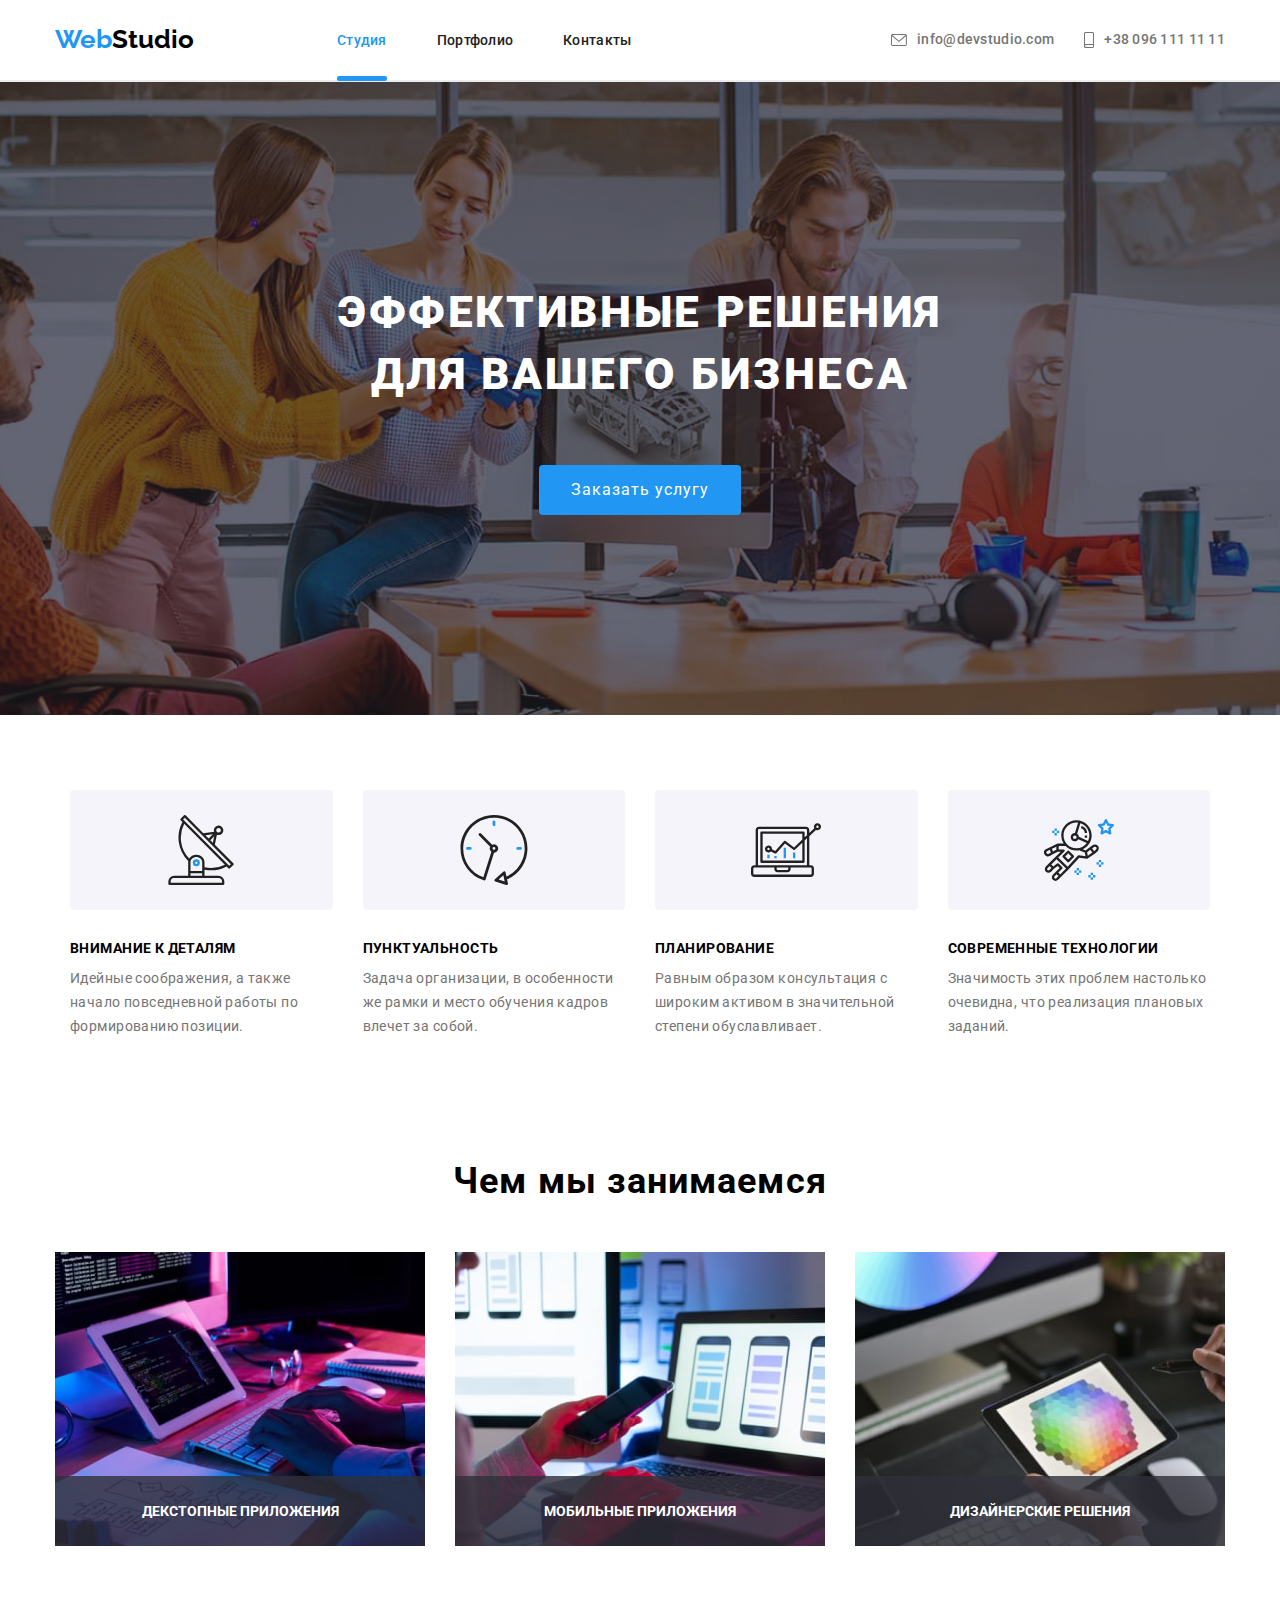
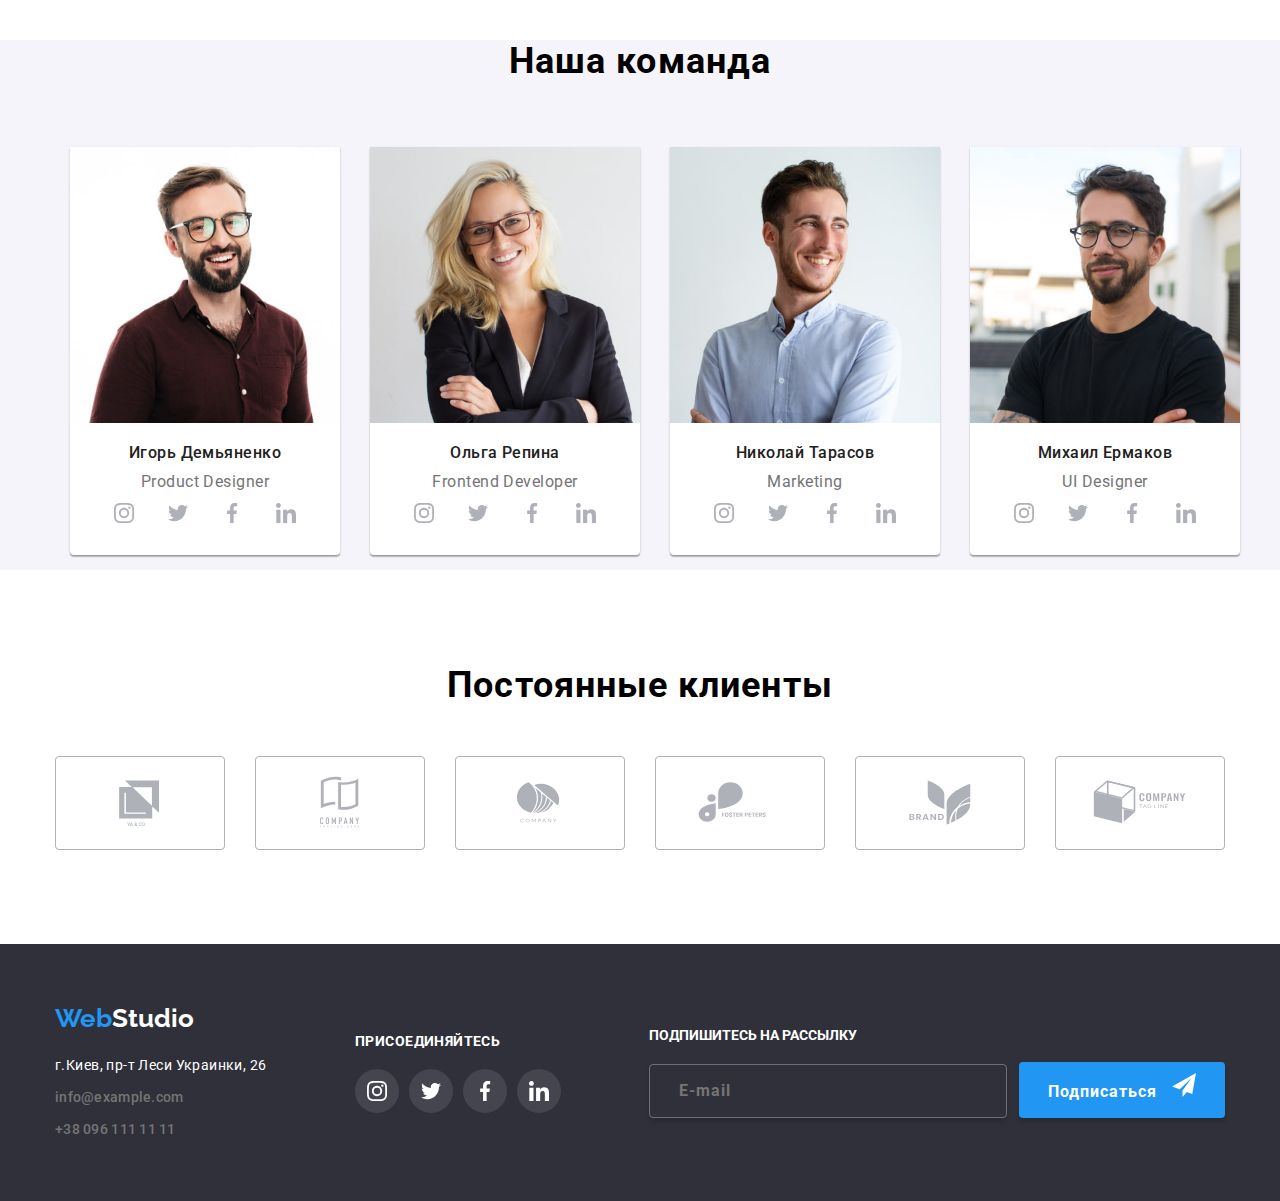
==== commit a622ed92: "контакты в хедере медиа" ====
--- a/index.html
+++ b/index.html
@@ -19,7 +19,7 @@
             <a href="#" class="logo"><span>Web</span>Studio</a>
             <button type="button" class="button__mobile " data-menu-button aria-expanded="false"
                 aria-control="header__menu">
-                <svg width="30px" height="30px" aria-label="переключательмобильного меню">
+                <svg width="40px" height="40px" aria-label="переключательмобильного меню">
                     <use class="button__mobile-menu" xlink:href="./images/svg/icon.svg#icon-mobile-menu">
                     </use>
                     <use class="button__mobile-cross" xlink:href="./images/svg/icon.svg#icon-close"></use>
--- a/css/main.min.css
+++ b/css/main.min.css
@@ -1 +1 @@
-/*! modern-normalize v0.6.0 | MIT License | https://github.com/sindresorhus/modern-normalize */*,*::before,*::after{-webkit-box-sizing:border-box;box-sizing:border-box}:root{-moz-tab-size:4;-o-tab-size:4;tab-size:4}html{line-height:1.15;-webkit-text-size-adjust:100%}body{margin:0}body{font-family:system-ui,-apple-system,"Segoe UI",Roboto,Helvetica,Arial,sans-serif,"Apple Color Emoji","Segoe UI Emoji"}hr{height:0}abbr[title]{-webkit-text-decoration:underline dotted;text-decoration:underline dotted}b,strong{font-weight:bolder}code,kbd,samp,pre{font-family:SFMono-Regular,Consolas,"Liberation Mono",Menlo,monospace;font-size:1em}small{font-size:80%}sub,sup{font-size:75%;line-height:0;position:relative;vertical-align:baseline}sub{bottom:-0.25em}sup{top:-0.5em}button,input,optgroup,select,textarea{font-family:inherit;font-size:100%;line-height:1.15;margin:0}button,select{text-transform:none}button,[type=button],[type=reset],[type=submit]{-webkit-appearance:button}button::-moz-focus-inner,[type=button]::-moz-focus-inner,[type=reset]::-moz-focus-inner,[type=submit]::-moz-focus-inner{border-style:none;padding:0}button:-moz-focusring,[type=button]:-moz-focusring,[type=reset]:-moz-focusring,[type=submit]:-moz-focusring{outline:1px dotted ButtonText}fieldset{padding:.35em .75em .625em}legend{padding:0}progress{vertical-align:baseline}[type=number]::-webkit-inner-spin-button,[type=number]::-webkit-outer-spin-button{height:auto}[type=search]{-webkit-appearance:textfield;outline-offset:-2px}[type=search]::-webkit-search-decoration{-webkit-appearance:none}::-webkit-file-upload-button{-webkit-appearance:button;font:inherit}summary{display:list-item}body{font-family:"Roboto",Arial,sans-serif;font-size:14px}address{font-style:normal;margin-top:20px}a{text-decoration:none}h1,h2,h3,p,ul{list-style:none;margin:0px;padding:0px}img{min-width:100%;height:auto;display:block}.centered{display:-webkit-box;display:-ms-flexbox;display:flex;-webkit-box-align:center;-ms-flex-align:center;align-items:center}@media(min-width: 1200px){.flex-between{display:-webkit-box;display:-ms-flexbox;display:flex;-webkit-box-pack:justify;-ms-flex-pack:justify;justify-content:space-between}}.container{padding:0 15px;margin:0 auto}@media(min-width: 480px){.container{width:480px}}@media(min-width: 768px){.container{width:768px}}@media(min-width: 1200px){.container{width:1200px}}.button__mobile{display:none}@media(max-width: 767px){.button__mobile{display:-webkit-inline-box;display:-ms-inline-flexbox;display:inline-flex;padding:0;margin:22px 0;border:none;background-color:#fff;z-index:10}}.button__mobile .button__mobile-menu{display:block}.button__mobile.is-open .button__mobile-menu{display:none}.button__mobile .button__mobile-cross{display:none}.button__mobile.is-open .button__mobile-cross{display:block}.logo{font-family:Raleway;font-size:26px;font-weight:700;color:var(--secondary-color)}.logo span{color:#2196f3}@media(min-width: 768px){.nav-header__list{display:-webkit-box;display:-ms-flexbox;display:flex}}.nav-header__item{display:block;cursor:pointer;position:relative;margin-left:50px}@media screen and (min-width: 768px){.nav-header__link--current::after{content:"";position:absolute;left:0;bottom:-1px;width:100%;height:5px;border-radius:2px;background-color:#2196f3}}.nav-header__link{position:relative;display:block;padding:32px 0;color:#212121;font-weight:500;font-size:14px;line-height:16px;letter-spacing:.02em;-webkit-transition:color 250ms cubic-bezier(0.4, 0, 0.2, 1),background-color 250ms cubic-bezier(0.4, 0, 0.2, 1);transition:color 250ms cubic-bezier(0.4, 0, 0.2, 1),background-color 250ms cubic-bezier(0.4, 0, 0.2, 1)}@media(max-width: 767px){.nav-header__link{font-weight:500;font-size:40px;line-height:1.2;letter-spacing:.02em;padding:16px 0}}.nav-header__link:hover,.nav-header__link--current{color:#2196f3}.contacts-list{display:-webkit-box;display:-ms-flexbox;display:flex;-webkit-box-align:center;-ms-flex-align:center;align-items:center;-webkit-box-pack:center;-ms-flex-pack:center;justify-content:center}@media(min-width: 767){.contacts-list{margin-left:50px}}@media screen and (max-width: 767px){.contacts-list{display:-webkit-box;display:-ms-flexbox;display:flex;-webkit-box-orient:vertical;-webkit-box-direction:reverse;-ms-flex-direction:column-reverse;flex-direction:column-reverse;-webkit-box-pack:center;-ms-flex-pack:center;justify-content:center;-webkit-box-align:center;-ms-flex-align:center;align-items:center;margin:auto 0 64px 0}}.contacts-list__item+.contacts-list__item{margin-left:50px}.contact-list__link{font-weight:500;line-height:1.14;letter-spacing:.02em;text-decoration:none;color:#757575;-webkit-transition:color 250ms cubic-bezier(0.4, 0, 0.2, 1);transition:color 250ms cubic-bezier(0.4, 0, 0.2, 1)}@media screen and (max-width: 767px){.mobile{color:#2196f3;font-weight:500;font-size:34px;line-height:1.2;letter-spacing:.02em;text-decoration:none;margin-bottom:32px}}.contact-list__link:hover{color:#2196f3}.contact-list__link:hover .svg-header{fill:#2196f3}.svg-header{margin-right:10px;fill:#757575;-webkit-transition:color 250ms cubic-bezier(0.4, 0, 0.2, 1);transition:color 250ms cubic-bezier(0.4, 0, 0.2, 1)}@media screen and (max-width: 767px){.svg-header{display:none}}.header{position:relative;border-bottom:2px solid #ececec}@media(min-width: 768px){.header__menu{min-width:600px;-ms-flex-pack:distribute;justify-content:space-around;display:-webkit-box;display:-ms-flexbox;display:flex}}@media(min-width: 1200px){.header__menu{-webkit-box-pack:justify;-ms-flex-pack:justify;justify-content:space-between;margin-left:93px;-webkit-box-flex:1;-ms-flex-positive:1;flex-grow:1}}@media screen and (max-width: 767px){.header__menu{display:none;background-color:#fff;position:absolute;top:0;left:0;width:100%;height:100vh}}@media screen and (max-width: 767px){.header__menu.is-open{display:block;padding:40px 48px;display:-webkit-box;display:-ms-flexbox;display:flex;-webkit-box-orient:vertical;-webkit-box-direction:normal;-ms-flex-direction:column;flex-direction:column;z-index:5}}.header__content--centered,.contact-list__link--centered{display:-webkit-box;display:-ms-flexbox;display:flex;-webkit-box-align:center;-ms-flex-align:center;align-items:center}.header__content--centered{-webkit-box-pack:justify;-ms-flex-pack:justify;justify-content:space-between}.additional-social{display:none}@media(max-width: 767px){.additional-social{display:-webkit-box;display:-ms-flexbox;display:flex}}.additional-social__item{padding:0 10px;border-right:1px solid rgba(33,33,33,.2)}.additional-social__item:first-child{padding:0 10px 0 0}.additional-social__item:last-child{border-right:none;padding:0 0 0 10px}.additional-social__link{text-decoration:none}.additional-social__text{color:#2196f3;font-weight:500;font-size:18px;line-height:1.2;letter-spacing:.02em}.main__button{padding:10px 32px;margin-top:30px;display:inline-block;border-radius:4px;border:none;background-color:#2196f3;color:#fff;cursor:pointer;font-size:16px;line-height:30px;letter-spacing:.06em;-webkit-transition:color 250ms cubic-bezier(0.4, 0, 0.2, 1),background-color 250ms cubic-bezier(0.4, 0, 0.2, 1);transition:color 250ms cubic-bezier(0.4, 0, 0.2, 1),background-color 250ms cubic-bezier(0.4, 0, 0.2, 1)}.main__button:focus,.main__button:hover{color:#2196f3;background-color:#fff}.title{margin-bottom:50px;text-align:center;font-weight:700;font-size:36px;line-height:42px;letter-spacing:.03em}.main__section{padding:200px 0;text-align:center;min-height:400px;background-color:#2f303a;background-image:-webkit-gradient(linear, left top, right top, from(rgba(47, 48, 58, 0.4)), to(rgba(47, 48, 58, 0.4))),url(../images/main/main480-min.jpg);background-image:linear-gradient(to right, rgba(47, 48, 58, 0.4), rgba(47, 48, 58, 0.4)),url(../images/main/main480-min.jpg);background-repeat:no-repeat;background-size:cover;background-position:center}@media(min-width: 480px){.main__section{background-image:-webkit-gradient(linear, left top, right top, from(rgba(47, 48, 58, 0.4)), to(rgba(47, 48, 58, 0.4))),url(../images/main/main768-min.jpg);background-image:linear-gradient(to right, rgba(47, 48, 58, 0.4), rgba(47, 48, 58, 0.4)),url(../images/main/main768-min.jpg)}}@media(min-width: 769px){.main__section{background-image:-webkit-gradient(linear, left top, right top, from(rgba(47, 48, 58, 0.4)), to(rgba(47, 48, 58, 0.4))),url(../images/main/main1200-min.jpg);background-image:linear-gradient(to right, rgba(47, 48, 58, 0.4), rgba(47, 48, 58, 0.4)),url(../images/main/main1200-min.jpg);padding:200px 0;min-height:600px}}.main__title{color:#fff;font-weight:900;font-size:26px;line-height:1.6;letter-spacing:.06em;text-align:center;text-transform:uppercase;margin-bottom:30px}@media screen and (min-width: 1200px){.main__title{font-size:44px;line-height:1.4}}@media(min-device-pixel-ratio: 2)and (max-width: 480px),(-webkit-min-device-pixel-ratio: 2)and (max-width: 480px),(min-resolution: 192dpi)and (max-width: 480px),(min-resolution: 2dppx)and (max-width: 480px){.main__section{background-image:-webkit-gradient(linear, left top, right top, from(rgba(47, 48, 58, 0.4)), to(rgba(47, 48, 58, 0.4))),url(../images/main/main480@2x-min.jpg);background-image:linear-gradient(to right, rgba(47, 48, 58, 0.4), rgba(47, 48, 58, 0.4)),url(../images/main/main480@2x-min.jpg)}}@media(min-device-pixel-ratio: 3)and (max-width: 480px),(-webkit-min-device-pixel-ratio: 3)and (max-width: 480px),(min-resolution: 288dpi)and (max-width: 480px),(min-resolution: 3dppx)and (max-width: 480px){.main__section{background-image:-webkit-gradient(linear, left top, right top, from(rgba(47, 48, 58, 0.4)), to(rgba(47, 48, 58, 0.4))),url(../images/main/main480@3x-min.jpg);background-image:linear-gradient(to right, rgba(47, 48, 58, 0.4), rgba(47, 48, 58, 0.4)),url(../images/main/main480@3x-min.jpg)}}@media(min-device-pixel-ratio: 2)and (min-width: 481px),(-webkit-min-device-pixel-ratio: 2)and (min-width: 481px),(min-resolution: 192dpi)and (min-width: 481px),(min-resolution: 2dppx)and (min-width: 481px){.main__section{background-image:-webkit-gradient(linear, left top, right top, from(rgba(47, 48, 58, 0.4)), to(rgba(47, 48, 58, 0.4))),url(../images/main/main768@2x-min.jpg);background-image:linear-gradient(to right, rgba(47, 48, 58, 0.4), rgba(47, 48, 58, 0.4)),url(../images/main/main768@2x-min.jpg)}}@media(min-device-pixel-ratio: 3)and (min-width: 481px),(-webkit-min-device-pixel-ratio: 3)and (min-width: 481px),(min-resolution: 288dpi)and (min-width: 481px),(min-resolution: 3dppx)and (min-width: 481px){.main__section{background-image:-webkit-gradient(linear, left top, right top, from(rgba(47, 48, 58, 0.4)), to(rgba(47, 48, 58, 0.4))),url(../images/main/main768@3x-min.jpg);background-image:linear-gradient(to right, rgba(47, 48, 58, 0.4), rgba(47, 48, 58, 0.4)),url(../images/main/main768@3x-min.jpg)}}@media(min-device-pixel-ratio: 2)and (min-width: 769px),(-webkit-min-device-pixel-ratio: 2)and (min-width: 769px),(min-resolution: 192dpi)and (min-width: 769px),(min-resolution: 2dppx)and (min-width: 769px){.main__section{background-image:-webkit-gradient(linear, left top, right top, from(rgba(47, 48, 58, 0.4)), to(rgba(47, 48, 58, 0.4))),url(../images/main/main1200@2x-min.jpg);background-image:linear-gradient(to right, rgba(47, 48, 58, 0.4), rgba(47, 48, 58, 0.4)),url(../images/main/main1200@2x-min.jpg)}}@media(min-device-pixel-ratio: 3)and (min-width: 769px),(-webkit-min-device-pixel-ratio: 3)and (min-width: 769px),(min-resolution: 288dpi)and (min-width: 769px),(min-resolution: 3dppx)and (min-width: 769px){.main__section{background-image:-webkit-gradient(linear, left top, right top, from(rgba(47, 48, 58, 0.4)), to(rgba(47, 48, 58, 0.4))),url(../images/main/main1200@3x-min.jpg);background-image:linear-gradient(to right, rgba(47, 48, 58, 0.4), rgba(47, 48, 58, 0.4)),url(../images/main/main1200@3x-min.jpg)}}.info-item{color:#757575;font-size:14px;line-height:24px;letter-spacing:.03em}.info{padding:60px 0px}@media(min-width: 768px)and (max-width: 1199px){.info__list{-ms-flex-wrap:wrap;flex-wrap:wrap;display:-webkit-box;display:-ms-flexbox;display:flex;margin:-15px}}.svg{background-color:#f5f4fa;padding:25px 0px;border-radius:4px;display:-webkit-box;display:-ms-flexbox;display:flex;-webkit-box-align:center;-ms-flex-align:center;align-items:center;-webkit-box-pack:center;-ms-flex-pack:center;justify-content:center}.info__label{padding-top:30px;padding-bottom:10px;font-size:14px;line-height:16px;letter-spacing:.03em;text-transform:uppercase}@media(min-width: 768px){.info__item{width:calc((100% - 30px * 2) / 2);margin:15px}}@media(max-width: 767px){.info__item:not(:last-child){margin-bottom:30px}}.about-us{padding:47px 0 94px}@media screen and (max-width: 1199px){.about-us{display:none}}.preview__item{position:relative}.preview__img{display:block;width:100%;height:auto}.preview__text{position:absolute;padding:27px 0;left:0;bottom:0;width:100%;color:#fff;font-weight:700;font-size:14px;line-height:1.17;text-transform:uppercase;text-align:center;background-color:rgba(47,48,58,.8)}.team{background-color:#f5f4fa;padding:94px 0px}.team__card{background-color:#fff;border-radius:0px 0px 4px 4px}.team-list .team__card{-webkit-box-shadow:0px 1px 3px rgba(0,0,0,.12),0px 1px 1px rgba(0,0,0,.14),0px 2px 1px rgba(0,0,0,.2);box-shadow:0px 1px 3px rgba(0,0,0,.12),0px 1px 1px rgba(0,0,0,.14),0px 2px 1px rgba(0,0,0,.2);border-radius:0 0 4px 4px}.team__discription{padding:20px 24px}.team__name{margin-bottom:10px;font-size:16px;font-weight:500;color:#212121;line-height:19px;text-align:center;letter-spacing:.03em}.team__position{color:#757575;font-size:16px;font-weight:400;line-height:19px;text-align:center;letter-spacing:.03em}.soc-wrap{display:-webkit-box;display:-ms-flexbox;display:flex;margin:0 auto}.soc-wrap__item:not(:last-child){margin-right:10px}.soc-wrap__link{display:-webkit-box;display:-ms-flexbox;display:flex;height:44px;width:44px;border-radius:50%;-webkit-box-align:center;-ms-flex-align:center;align-items:center;-webkit-box-pack:center;-ms-flex-pack:center;justify-content:center;fill:#afb1b8;-webkit-transition:fill 250ms cubic-bezier(0.4, 0, 0.2, 1);transition:fill 250ms cubic-bezier(0.4, 0, 0.2, 1);-webkit-transition:background-color 250ms cubic-bezier(0.4, 0, 0.2, 1);transition:background-color 250ms cubic-bezier(0.4, 0, 0.2, 1)}.soc-wrap__link:hover,.soc-wrap__link:focus{background-color:#2196f3;fill:#fff}.client{padding:94px 0}.client__list{display:-webkit-box;display:-ms-flexbox;display:flex;-ms-flex-wrap:wrap;flex-wrap:wrap;margin-left:-30px;margin-top:-30px}.client__item{width:calc((100% - 30px * 2) / 2);margin-left:30px;margin-top:30px}@media(min-width: 768px){.client__item{width:calc((100% - 30px * 3) / 3)}}@media(min-width: 1200px){.client__item{width:calc((100% - 30px * 6) / 6)}}.client__link{color:#afb1b8;border-radius:4px;border:1px solid #afb1b8;text-decoration:none;padding:16px 32px;-webkit-transition:border-color 250ms cubic-bezier(0.4, 0, 0.2, 1),color 250ms cubic-bezier(0.4, 0, 0.2, 1);transition:border-color 250ms cubic-bezier(0.4, 0, 0.2, 1),color 250ms cubic-bezier(0.4, 0, 0.2, 1);display:-webkit-box;display:-ms-flexbox;display:flex;-webkit-box-align:center;-ms-flex-align:center;align-items:center;-webkit-box-pack:center;-ms-flex-pack:center;justify-content:center}.client__link:focus,.client__link:hover{color:#2196f3;border:1px solid #2196f3}.client__icon{fill:currentColor;-webkit-transition:fill 250ms cubic-bezier(0.4, 0, 0.2, 1);transition:fill 250ms cubic-bezier(0.4, 0, 0.2, 1)}.footer{background-color:#2f303a;padding:60px 0}.footer__content{-webkit-box-pack:center;-ms-flex-pack:center;justify-content:center}@media(max-width: 1199px){.footer__content{text-align:center}}@media(min-width: 768px){.footer__content{display:-webkit-box;display:-ms-flexbox;display:flex;-webkit-box-align:start;-ms-flex-align:start;align-items:flex-start;-ms-flex-pack:distribute;justify-content:space-around;-ms-flex-wrap:wrap;flex-wrap:wrap}}@media(min-width: 1200px){.footer__content{display:-webkit-box;display:-ms-flexbox;display:flex;-webkit-box-pack:justify;-ms-flex-pack:justify;justify-content:space-between;-webkit-box-align:start;-ms-flex-align:start;align-items:flex-start}}.footer__content--centered{-webkit-box-align:center;-ms-flex-align:center;align-items:center}@media screen and (min-width: 768px){.footer__content--centered{display:-webkit-box;display:-ms-flexbox;display:flex}}.footer__logo,.address__map{color:#fff;-webkit-transition:color 250ms cubic-bezier(0.4, 0, 0.2, 1);transition:color 250ms cubic-bezier(0.4, 0, 0.2, 1)}.address{margin-top:20px}.address__map{color:#fff;font-size:14px;line-height:1.7;letter-spacing:.03em;text-decoration:none;font-style:normal;-webkit-transition:color 250ms cubic-bezier(0.4, 0, 0.2, 1);transition:color 250ms cubic-bezier(0.4, 0, 0.2, 1)}.address__map:hover,.address__map:focus{color:#2196f3}.address__link{color:#fff;font-size:14px;line-height:1.7;letter-spacing:.03em;text-decoration:none;font-style:normal;-webkit-transition:color 250ms cubic-bezier(0.4, 0, 0.2, 1);transition:color 250ms cubic-bezier(0.4, 0, 0.2, 1)}.info-title-footer{display:block;color:#fff;font-size:14px;line-height:16px;letter-spacing:.03em;text-transform:uppercase;padding-bottom:20px}@media(max-width: 768px){.social-link-footer{margin:60px 0 0 0}}.soc-wrap{display:-webkit-box;display:-ms-flexbox;display:flex;-webkit-box-pack:center;-ms-flex-pack:center;justify-content:center;-webkit-box-align:center;-ms-flex-align:center;align-items:center}.soc-wrap__icon{-webkit-transition:fill 250ms cubic-bezier(0.4, 0, 0.2, 1);transition:fill 250ms cubic-bezier(0.4, 0, 0.2, 1)}.soc-wrap__link--color{fill:#fff;background-color:rgba(255,255,255,.1);-webkit-transition:background-color 250ms cubic-bezier(0.4, 0, 0.2, 1);transition:background-color 250ms cubic-bezier(0.4, 0, 0.2, 1)}.sub-form__content{display:-webkit-box;display:-ms-flexbox;display:flex;-webkit-box-align:end;-ms-flex-align:end;align-items:flex-end}@media(min-width: 480px)and (max-width: 1199px){.sub-form__content{min-width:450px;display:block;margin-top:60px}}.sub-form__input{display:-webkit-box;display:-ms-flexbox;display:flex;margin:0 auto;max-width:358px;-webkit-box-orient:vertical;-webkit-box-direction:normal;-ms-flex-direction:column;flex-direction:column}@media(max-width: 1199px){.sub-form__input{max-width:100%;margin-bottom:20px}}.sub-form__caption{color:#fff;font-weight:700;font-size:14px;line-height:1.14;text-transform:uppercase}.sub-form__email{background-color:transparent;font-weight:700;font-size:16px;line-height:1.87;cursor:pointer;letter-spacing:.06em;width:100%;margin-top:20px;display:-webkit-box;display:-ms-flexbox;display:flex;-webkit-box-pack:center;-ms-flex-pack:center;justify-content:center;-webkit-box-align:center;-ms-flex-align:center;align-items:center;padding:11px 29px;border-radius:4px;border:1px solid rgba(255,255,255,.3);-webkit-box-shadow:0px 4px 4px rgba(0,0,0,.15);box-shadow:0px 4px 4px rgba(0,0,0,.15);-webkit-transition:background-color 250ms cubic-bezier(0.4, 0, 0.2, 1),color 250ms cubic-bezier(0.4, 0, 0.2, 1);transition:background-color 250ms cubic-bezier(0.4, 0, 0.2, 1),color 250ms cubic-bezier(0.4, 0, 0.2, 1)}@media(min-width: 480px)and (max-width: 1199px){.sub-form__email{min-width:450px}}@media(min-width: 1200px){.sub-form__email{min-width:358px;width:auto;margin-right:12px}}.sub-button__label{color:#fff;background-color:#2196f3;font-weight:700;font-size:16px;line-height:1.87;cursor:pointer;letter-spacing:.06em;-webkit-box-align:center;-ms-flex-align:center;align-items:center;-webkit-box-pack:center;-ms-flex-pack:center;justify-content:center;margin-left:12px;padding:11px 29px;border-radius:4px;border:0px solid transparent;-webkit-box-shadow:0px 4px 4px rgba(0,0,0,.15);box-shadow:0px 4px 4px rgba(0,0,0,.15);-webkit-transition:background-color 250ms cubic-bezier(0.4, 0, 0.2, 1),color 250ms cubic-bezier(0.4, 0, 0.2, 1);transition:background-color 250ms cubic-bezier(0.4, 0, 0.2, 1),color 250ms cubic-bezier(0.4, 0, 0.2, 1)}.sub-button__label:hover,.sub-button__label:focus,.sub-button__label:hover .sub-button__icon{color:#2196f3;background-color:#fff;fill:#2196f3}.sub-button__icon{margin-left:10px;fill:#fff;-webkit-transition:fill 250ms cubic-bezier(0.4, 0, 0.2, 1);transition:fill 250ms cubic-bezier(0.4, 0, 0.2, 1)}.backdrop.is-hidden{opacity:0;pointer-events:none}.backdrop{position:fixed;left:0;top:0;width:100%;height:100%;background-color:rgba(0,0,0,.2);opacity:1;-webkit-transition:opacity 250ms cubic-bezier(0.4, 0, 0.2, 1);transition:opacity 250ms cubic-bezier(0.4, 0, 0.2, 1)}.backdrop.is-hidden .modal{-webkit-transform:translate(-50%, -50%) scale(0.1);transform:translate(-50%, -50%) scale(0.1)}.modal{position:absolute;left:50%;top:50%;padding:40px;min-width:528px;min-height:581px;border-radius:4px;background-color:#fff;-webkit-transform:translate(-50%, -50%) scale(0.9);transform:translate(-50%, -50%) scale(0.9);-webkit-transition:-webkit-transform 250ms cubic-bezier(0.4, 0, 0.2, 1);transition:-webkit-transform 250ms cubic-bezier(0.4, 0, 0.2, 1);transition:transform 250ms cubic-bezier(0.4, 0, 0.2, 1);transition:transform 250ms cubic-bezier(0.4, 0, 0.2, 1), -webkit-transform 250ms cubic-bezier(0.4, 0, 0.2, 1)}.close{display:-webkit-box;display:-ms-flexbox;display:flex;color:#212121;position:absolute;-webkit-box-align:center;-ms-flex-align:center;align-items:center;right:8px;top:8px;width:30px;height:30px;cursor:pointer;background-color:#fff;border:1px solid rgba(0,0,0,.1);border-radius:50%;-webkit-transition:color 250ms cubic-bezier(0.4, 0, 0.2, 1);transition:color 250ms cubic-bezier(0.4, 0, 0.2, 1)}.close:hover,.close:focus{color:#2196f3}.form-header{display:inline-block;font-weight:700;font-size:20px;line-height:1.17;color:#212121;text-align:center;margin-bottom:12px}.form-input:focus+.form-icon{fill:#2196f3}.form-input:focus,.form-text:focus,.form-input:hover,.form-text:hover{border-color:#2196f3;outline:none}.form-field-position{position:relative}.position-field{margin-bottom:10px}.form-field{display:-webkit-box;display:-ms-flexbox;display:flex;-webkit-box-orient:vertical;-webkit-box-direction:normal;-ms-flex-direction:column;flex-direction:column}.check_box_form{margin:30px 0 20px 0}.form-field-text{font-size:12px;line-height:1.16;letter-spacing:.01em;margin-bottom:4px}.form-text{resize:none;border:1px solid rgba(33,33,33,.2);padding:12px 16px;-webkit-transition:border 250ms cubic-bezier(0.4, 0, 0.2, 1);transition:border 250ms cubic-bezier(0.4, 0, 0.2, 1)}.form-icon{fill:#212121;position:absolute;top:50%;left:15px;-webkit-transform:translateY(-50%);transform:translateY(-50%);-webkit-transition:fill 250ms cubic-bezier(0.4, 0, 0.2, 1);transition:fill 250ms cubic-bezier(0.4, 0, 0.2, 1)}.form-input{padding:11px 0 11px 42px;border:1px solid rgba(33,33,33,.2);border-radius:4px;width:100%;-webkit-transition:border 250ms cubic-bezier(0.4, 0, 0.2, 1);transition:border 250ms cubic-bezier(0.4, 0, 0.2, 1)}.input-field{margin-bottom:20px}.check_box_label{display:-webkit-box;display:-ms-flexbox;display:flex;-webkit-box-pack:center;-ms-flex-pack:center;justify-content:center;-webkit-box-align:center;-ms-flex-align:center;align-items:center;font-size:14px;line-height:1.71;cursor:pointer}.check_input{position:absolute;-webkit-appearance:none;-moz-appearance:none;appearance:none}.check_box{display:inline-block;width:16px;height:15px;background-color:#fff;border:2px solid #212121;margin-right:7px;border-radius:4px;-webkit-transition:background-color 250ms cubic-bezier(0.4, 0, 0.2, 1),background-image 250ms cubic-bezier(0.4, 0, 0.2, 1);transition:background-color 250ms cubic-bezier(0.4, 0, 0.2, 1),background-image 250ms cubic-bezier(0.4, 0, 0.2, 1)}.check_input:checked+.check_box{background-size:contain;background-origin:border-box;background-color:#2196f3;border:1px solid #2196f3;background-image:url(./images/icon\check.svg);-webkit-transition:background-image 250ms cubic-bezier(0.4, 0, 0.2, 1);transition:background-image 250ms cubic-bezier(0.4, 0, 0.2, 1)}.button-form{background-color:#2196f3;color:#fff;font-weight:700;font-size:16px;line-height:1.87;letter-spacing:.06em;min-width:200px;padding:10px 55px;display:-webkit-box;display:-ms-flexbox;display:flex;margin-left:auto;margin-right:auto;margin-top:30px;cursor:pointer;border-radius:4px;border:1px solid transparent;-webkit-box-shadow:0px 4px 4px rgba(0,0,0,.15);box-shadow:0px 4px 4px rgba(0,0,0,.15);-webkit-transition:background-color 250ms cubic-bezier(0.4, 0, 0.2, 1),color 250ms cubic-bezier(0.4, 0, 0.2, 1),border 250ms cubic-bezier(0.4, 0, 0.2, 1);transition:background-color 250ms cubic-bezier(0.4, 0, 0.2, 1),color 250ms cubic-bezier(0.4, 0, 0.2, 1),border 250ms cubic-bezier(0.4, 0, 0.2, 1)}.button-form:focus,.button-form:hover{background-color:#fff;color:#2196f3;border:1px solid #2196f3}.secondary__button{padding:6px 22px;list-style:none;color:#212121;background-color:#f5f4fa;border-radius:4px;border:none;cursor:pointer;font-size:16px;line-height:26px;text-align:center;letter-spacing:.03em;-webkit-transition:color 250ms cubic-bezier(0.4, 0, 0.2, 1),background-color 250ms cubic-bezier(0.4, 0, 0.2, 1);transition:color 250ms cubic-bezier(0.4, 0, 0.2, 1),background-color 250ms cubic-bezier(0.4, 0, 0.2, 1)}.secondary__button:hover,.secondary__button:focus{-webkit-box-shadow:0px 3px 1px rgba(0,0,0,.1),0px 1px 2px rgba(0,0,0,.08),0px 2px 2px rgba(0,0,0,.12);box-shadow:0px 3px 1px rgba(0,0,0,.1),0px 1px 2px rgba(0,0,0,.08),0px 2px 2px rgba(0,0,0,.12);color:#fff;background-color:#2196f3}.filter__item{margin-right:8px}@media(max-width: 767px){.filter__item{margin-top:15px}}.filter__item:last-child{margin-right:0}.filter__item:not(:last-child){display:-webkit-box;display:-ms-flexbox;display:flex;text-align:center;margin-right:8px}@media screen and (min-width: 480px){.filter__list{display:-webkit-box;display:-ms-flexbox;display:flex;-ms-flex-wrap:wrap;flex-wrap:wrap;margin-bottom:40px}}@media screen and (max-width: 767px){.filter__list .filters-list__item:nth-child(n+4){margin-top:15px}.filter__list .filters-list__item:nth-child(n+4) .filters-list__item:nth-child(3){margin-right:0}}@media screen and (max-width: 767px)and (min-width: 767px){.filter__list{-webkit-box-pack:center;-ms-flex-pack:center;justify-content:center}}@media screen and (min-width: 768px){.filter__list{display:-webkit-box;display:-ms-flexbox;display:flex;-webkit-box-pack:center;-ms-flex-pack:center;justify-content:center;-webkit-box-align:center;-ms-flex-align:center;align-items:center;margin-bottom:30px}}@media screen and (min-width: 1200px){.filter__list{display:-webkit-box;display:-ms-flexbox;display:flex;-webkit-box-pack:center;-ms-flex-pack:center;justify-content:center;-webkit-box-align:center;-ms-flex-align:center;align-items:center;margin-bottom:50px}}.portfolio{display:-webkit-box;display:-ms-flexbox;display:flex;-ms-flex-wrap:wrap;flex-wrap:wrap;-webkit-box-align:center;-ms-flex-align:center;align-items:center;margin-left:-30px;margin-top:-30px}.portfolio__item{margin-top:30px;margin-left:30px}@media(min-width: 768px){.portfolio__item{width:calc((100% - 30px * 2) / 2)}}@media(min-width: 1200px){.portfolio__item{width:calc((100% - 30px * 3) / 3)}}.portfolio__item:hover .product,.portfolio__item:focus .product{-webkit-transition:-webkit-box-shadow 250ms cubic-bezier(0.4, 0, 0.2, 1);transition:-webkit-box-shadow 250ms cubic-bezier(0.4, 0, 0.2, 1);transition:box-shadow 250ms cubic-bezier(0.4, 0, 0.2, 1);transition:box-shadow 250ms cubic-bezier(0.4, 0, 0.2, 1), -webkit-box-shadow 250ms cubic-bezier(0.4, 0, 0.2, 1);-webkit-box-shadow:0px 1px 1px rgba(0,0,0,.12),0px 4px 4px rgba(0,0,0,.06),1px 4px 6px rgba(0,0,0,.16);box-shadow:0px 1px 1px rgba(0,0,0,.12),0px 4px 4px rgba(0,0,0,.06),1px 4px 6px rgba(0,0,0,.16)}.portfolio-section{max-width:1600px;margin-right:auto;margin-left:auto;padding-top:64px;padding-bottom:64px}@media screen and (min-width: 768px){.portfolio-section{padding-top:60px;padding-bottom:60px}}@media screen and (min-width: 1200px){.portfolio-section{padding:94px 0px}}.product:hover .overlay,.product:hover .overlay__text{-webkit-transform:translateY(0);transform:translateY(0)}.product__link{text-decoration:none;color:#757575}.product__thumb{position:relative;overflow:hidden}.product__foto{display:block;max-width:100%;height:auto}.product__meta{padding:20px 0 20px 24px;border:1px solid #eee;border-top:1px solid #fff}.product__title{color:#212121;font-size:18px;line-height:36px;letter-spacing:.06em;font-weight:700;margin-bottom:4px}.product__text{font-size:16px;line-height:1.8;color:#757575;font-weight:400;font-size:16px;line-height:30px;letter-spacing:.03em}.overlay{position:absolute;top:0;left:0;width:100%;height:100%;background-color:rgba(33,150,243,.9);-webkit-transform:translateY(100%);transform:translateY(100%);-webkit-transition:-webkit-transform 250ms cubic-bezier(0.4, 0, 0.2, 1);transition:-webkit-transform 250ms cubic-bezier(0.4, 0, 0.2, 1);transition:transform 250ms cubic-bezier(0.4, 0, 0.2, 1);transition:transform 250ms cubic-bezier(0.4, 0, 0.2, 1), -webkit-transform 250ms cubic-bezier(0.4, 0, 0.2, 1)}.overlay__text{font-size:18px;line-height:1.56;color:#fff;padding:63px 24px;margin:0;-webkit-transition:color 250ms cubic-bezier(0.4, 0, 0.2, 1);transition:color 250ms cubic-bezier(0.4, 0, 0.2, 1)}/*# sourceMappingURL=main.min.css.map */+/*! modern-normalize v0.6.0 | MIT License | https://github.com/sindresorhus/modern-normalize */*,*::before,*::after{-webkit-box-sizing:border-box;box-sizing:border-box}:root{-moz-tab-size:4;-o-tab-size:4;tab-size:4}html{line-height:1.15;-webkit-text-size-adjust:100%}body{margin:0}body{font-family:system-ui,-apple-system,"Segoe UI",Roboto,Helvetica,Arial,sans-serif,"Apple Color Emoji","Segoe UI Emoji"}hr{height:0}abbr[title]{-webkit-text-decoration:underline dotted;text-decoration:underline dotted}b,strong{font-weight:bolder}code,kbd,samp,pre{font-family:SFMono-Regular,Consolas,"Liberation Mono",Menlo,monospace;font-size:1em}small{font-size:80%}sub,sup{font-size:75%;line-height:0;position:relative;vertical-align:baseline}sub{bottom:-0.25em}sup{top:-0.5em}button,input,optgroup,select,textarea{font-family:inherit;font-size:100%;line-height:1.15;margin:0}button,select{text-transform:none}button,[type=button],[type=reset],[type=submit]{-webkit-appearance:button}button::-moz-focus-inner,[type=button]::-moz-focus-inner,[type=reset]::-moz-focus-inner,[type=submit]::-moz-focus-inner{border-style:none;padding:0}button:-moz-focusring,[type=button]:-moz-focusring,[type=reset]:-moz-focusring,[type=submit]:-moz-focusring{outline:1px dotted ButtonText}fieldset{padding:.35em .75em .625em}legend{padding:0}progress{vertical-align:baseline}[type=number]::-webkit-inner-spin-button,[type=number]::-webkit-outer-spin-button{height:auto}[type=search]{-webkit-appearance:textfield;outline-offset:-2px}[type=search]::-webkit-search-decoration{-webkit-appearance:none}::-webkit-file-upload-button{-webkit-appearance:button;font:inherit}summary{display:list-item}body{font-family:"Roboto",Arial,sans-serif;font-size:14px}address{font-style:normal;margin-top:20px}a{text-decoration:none}h1,h2,h3,p,ul{list-style:none;margin:0px;padding:0px}img{min-width:100%;height:auto;display:block}.centered{display:-webkit-box;display:-ms-flexbox;display:flex;-webkit-box-align:center;-ms-flex-align:center;align-items:center}@media(min-width: 1200px){.flex-between{display:-webkit-box;display:-ms-flexbox;display:flex;-webkit-box-pack:justify;-ms-flex-pack:justify;justify-content:space-between}}.container{padding:0 15px;margin:0 auto}@media(min-width: 480px){.container{width:480px}}@media(min-width: 768px){.container{width:768px}}@media(min-width: 1200px){.container{width:1200px}}.button__mobile{display:none}@media(max-width: 767px){.button__mobile{display:-webkit-inline-box;display:-ms-inline-flexbox;display:inline-flex;padding:0;margin:22px 0;border:none;background-color:#fff;z-index:10}}.button__mobile .button__mobile-menu{display:block}.button__mobile.is-open .button__mobile-menu{display:none}.button__mobile .button__mobile-cross{display:none}.button__mobile.is-open .button__mobile-cross{display:block}.logo{font-family:Raleway;font-size:26px;font-weight:700;color:var(--secondary-color)}.logo span{color:#2196f3}@media(min-width: 768px){.nav-header__list{display:-webkit-box;display:-ms-flexbox;display:flex}}.nav-header__item{display:block;cursor:pointer;position:relative;margin-left:50px}@media screen and (min-width: 768px){.nav-header__link--current::after{content:"";position:absolute;left:0;bottom:-1px;width:100%;height:5px;border-radius:2px;background-color:#2196f3}}.nav-header__link{position:relative;display:block;padding:32px 0;color:#212121;font-weight:500;font-size:14px;line-height:16px;letter-spacing:.02em;-webkit-transition:color 250ms cubic-bezier(0.4, 0, 0.2, 1),background-color 250ms cubic-bezier(0.4, 0, 0.2, 1);transition:color 250ms cubic-bezier(0.4, 0, 0.2, 1),background-color 250ms cubic-bezier(0.4, 0, 0.2, 1)}@media(max-width: 767px){.nav-header__link{font-weight:500;font-size:40px;line-height:1.2;letter-spacing:.02em;padding:16px 0}}.nav-header__link:hover,.nav-header__link--current{color:#2196f3}@media screen and (min-width: 1200px){.contacts-list{display:-webkit-box;display:-ms-flexbox;display:flex;-webkit-box-pack:center;-ms-flex-pack:center;justify-content:center;-webkit-box-align:center;-ms-flex-align:center;align-items:center;margin-left:auto}}@media screen and (max-width: 767px){.contacts-list{display:-webkit-box;display:-ms-flexbox;display:flex;-webkit-box-orient:vertical;-webkit-box-direction:reverse;-ms-flex-direction:column-reverse;flex-direction:column-reverse;-webkit-box-pack:center;-ms-flex-pack:center;justify-content:center;-webkit-box-align:center;-ms-flex-align:center;align-items:center;margin:auto 0 64px 0}}@media screen and (max-width: 767px){.contacts-list__item{margin-top:32px}}@media screen and (min-width: 480px)and (max-width: 1199px){.contacts-list__item{margin-top:10px}}.contacts-list__item:first-child{margin-top:0}@media screen and (min-width: 1200px){.contacts-list__item{margin-right:30px}}@media screen and (min-width: 1200px){.contacts-list__item:last-child{margin-right:0}}.contact-list__link{font-weight:500;line-height:1.14;letter-spacing:.02em;text-decoration:none;color:#757575;-webkit-transition:color 250ms cubic-bezier(0.4, 0, 0.2, 1);transition:color 250ms cubic-bezier(0.4, 0, 0.2, 1)}@media screen and (max-width: 767px){.mobile{color:#2196f3;font-weight:500;font-size:34px;line-height:1.2;letter-spacing:.02em;text-decoration:none;margin-bottom:32px}}.contact-list__link:hover{color:#2196f3}.contact-list__link:hover .svg-header{fill:#2196f3}.svg-header{margin-right:10px;fill:#757575;-webkit-transition:color 250ms cubic-bezier(0.4, 0, 0.2, 1);transition:color 250ms cubic-bezier(0.4, 0, 0.2, 1)}@media screen and (max-width: 767px){.svg-header{display:none}}.header{position:relative;border-bottom:2px solid #ececec}@media(min-width: 768px){.header__menu{min-width:600px;-ms-flex-pack:distribute;justify-content:space-around;display:-webkit-box;display:-ms-flexbox;display:flex}}@media(min-width: 1200px){.header__menu{-webkit-box-pack:justify;-ms-flex-pack:justify;justify-content:space-between;margin-left:93px;-webkit-box-flex:1;-ms-flex-positive:1;flex-grow:1}}@media screen and (max-width: 767px){.header__menu{display:none;background-color:#fff;position:absolute;top:0;left:0;width:100%;height:100vh}}@media screen and (max-width: 767px){.header__menu.is-open{display:block;padding:40px 48px;display:-webkit-box;display:-ms-flexbox;display:flex;-webkit-box-orient:vertical;-webkit-box-direction:normal;-ms-flex-direction:column;flex-direction:column;z-index:5}}.header__content--centered,.contact-list__link--centered{display:-webkit-box;display:-ms-flexbox;display:flex;-webkit-box-align:center;-ms-flex-align:center;align-items:center}.header__content--centered{-webkit-box-pack:justify;-ms-flex-pack:justify;justify-content:space-between}.additional-social{display:none}@media(max-width: 767px){.additional-social{display:-webkit-box;display:-ms-flexbox;display:flex}}.additional-social__item{padding:0 10px;border-right:1px solid rgba(33,33,33,.2)}.additional-social__item:first-child{padding:0 10px 0 0}.additional-social__item:last-child{border-right:none;padding:0 0 0 10px}.additional-social__link{text-decoration:none}.additional-social__text{color:#2196f3;font-weight:500;font-size:18px;line-height:1.2;letter-spacing:.02em}.main__button{padding:10px 32px;margin-top:30px;display:inline-block;border-radius:4px;border:none;background-color:#2196f3;color:#fff;cursor:pointer;font-size:16px;line-height:30px;letter-spacing:.06em;-webkit-transition:color 250ms cubic-bezier(0.4, 0, 0.2, 1),background-color 250ms cubic-bezier(0.4, 0, 0.2, 1);transition:color 250ms cubic-bezier(0.4, 0, 0.2, 1),background-color 250ms cubic-bezier(0.4, 0, 0.2, 1)}.main__button:focus,.main__button:hover{color:#2196f3;background-color:#fff}.title{margin-bottom:50px;text-align:center;font-weight:700;font-size:36px;line-height:42px;letter-spacing:.03em}.main__section{padding:200px 0;text-align:center;min-height:400px;background-color:#2f303a;background-image:-webkit-gradient(linear, left top, right top, from(rgba(47, 48, 58, 0.4)), to(rgba(47, 48, 58, 0.4))),url(../images/main/main480-min.jpg);background-image:linear-gradient(to right, rgba(47, 48, 58, 0.4), rgba(47, 48, 58, 0.4)),url(../images/main/main480-min.jpg);background-repeat:no-repeat;background-size:cover;background-position:center}@media(min-width: 480px){.main__section{background-image:-webkit-gradient(linear, left top, right top, from(rgba(47, 48, 58, 0.4)), to(rgba(47, 48, 58, 0.4))),url(../images/main/main768-min.jpg);background-image:linear-gradient(to right, rgba(47, 48, 58, 0.4), rgba(47, 48, 58, 0.4)),url(../images/main/main768-min.jpg)}}@media(min-width: 769px){.main__section{background-image:-webkit-gradient(linear, left top, right top, from(rgba(47, 48, 58, 0.4)), to(rgba(47, 48, 58, 0.4))),url(../images/main/main1200-min.jpg);background-image:linear-gradient(to right, rgba(47, 48, 58, 0.4), rgba(47, 48, 58, 0.4)),url(../images/main/main1200-min.jpg);padding:200px 0;min-height:600px}}.main__title{color:#fff;font-weight:900;font-size:26px;line-height:1.6;letter-spacing:.06em;text-align:center;text-transform:uppercase;margin-bottom:30px}@media screen and (min-width: 1200px){.main__title{font-size:44px;line-height:1.4}}@media(min-device-pixel-ratio: 2)and (max-width: 480px),(-webkit-min-device-pixel-ratio: 2)and (max-width: 480px),(min-resolution: 192dpi)and (max-width: 480px),(min-resolution: 2dppx)and (max-width: 480px){.main__section{background-image:-webkit-gradient(linear, left top, right top, from(rgba(47, 48, 58, 0.4)), to(rgba(47, 48, 58, 0.4))),url(../images/main/main480@2x-min.jpg);background-image:linear-gradient(to right, rgba(47, 48, 58, 0.4), rgba(47, 48, 58, 0.4)),url(../images/main/main480@2x-min.jpg)}}@media(min-device-pixel-ratio: 3)and (max-width: 480px),(-webkit-min-device-pixel-ratio: 3)and (max-width: 480px),(min-resolution: 288dpi)and (max-width: 480px),(min-resolution: 3dppx)and (max-width: 480px){.main__section{background-image:-webkit-gradient(linear, left top, right top, from(rgba(47, 48, 58, 0.4)), to(rgba(47, 48, 58, 0.4))),url(../images/main/main480@3x-min.jpg);background-image:linear-gradient(to right, rgba(47, 48, 58, 0.4), rgba(47, 48, 58, 0.4)),url(../images/main/main480@3x-min.jpg)}}@media(min-device-pixel-ratio: 2)and (min-width: 481px),(-webkit-min-device-pixel-ratio: 2)and (min-width: 481px),(min-resolution: 192dpi)and (min-width: 481px),(min-resolution: 2dppx)and (min-width: 481px){.main__section{background-image:-webkit-gradient(linear, left top, right top, from(rgba(47, 48, 58, 0.4)), to(rgba(47, 48, 58, 0.4))),url(../images/main/main768@2x-min.jpg);background-image:linear-gradient(to right, rgba(47, 48, 58, 0.4), rgba(47, 48, 58, 0.4)),url(../images/main/main768@2x-min.jpg)}}@media(min-device-pixel-ratio: 3)and (min-width: 481px),(-webkit-min-device-pixel-ratio: 3)and (min-width: 481px),(min-resolution: 288dpi)and (min-width: 481px),(min-resolution: 3dppx)and (min-width: 481px){.main__section{background-image:-webkit-gradient(linear, left top, right top, from(rgba(47, 48, 58, 0.4)), to(rgba(47, 48, 58, 0.4))),url(../images/main/main768@3x-min.jpg);background-image:linear-gradient(to right, rgba(47, 48, 58, 0.4), rgba(47, 48, 58, 0.4)),url(../images/main/main768@3x-min.jpg)}}@media(min-device-pixel-ratio: 2)and (min-width: 769px),(-webkit-min-device-pixel-ratio: 2)and (min-width: 769px),(min-resolution: 192dpi)and (min-width: 769px),(min-resolution: 2dppx)and (min-width: 769px){.main__section{background-image:-webkit-gradient(linear, left top, right top, from(rgba(47, 48, 58, 0.4)), to(rgba(47, 48, 58, 0.4))),url(../images/main/main1200@2x-min.jpg);background-image:linear-gradient(to right, rgba(47, 48, 58, 0.4), rgba(47, 48, 58, 0.4)),url(../images/main/main1200@2x-min.jpg)}}@media(min-device-pixel-ratio: 3)and (min-width: 769px),(-webkit-min-device-pixel-ratio: 3)and (min-width: 769px),(min-resolution: 288dpi)and (min-width: 769px),(min-resolution: 3dppx)and (min-width: 769px){.main__section{background-image:-webkit-gradient(linear, left top, right top, from(rgba(47, 48, 58, 0.4)), to(rgba(47, 48, 58, 0.4))),url(../images/main/main1200@3x-min.jpg);background-image:linear-gradient(to right, rgba(47, 48, 58, 0.4), rgba(47, 48, 58, 0.4)),url(../images/main/main1200@3x-min.jpg)}}.info-item{color:#757575;font-size:14px;line-height:24px;letter-spacing:.03em}.info{padding:60px 0px}@media(min-width: 768px)and (max-width: 1199px){.info__list{-ms-flex-wrap:wrap;flex-wrap:wrap;display:-webkit-box;display:-ms-flexbox;display:flex;margin:-15px}}.svg{background-color:#f5f4fa;padding:25px 0px;border-radius:4px;display:-webkit-box;display:-ms-flexbox;display:flex;-webkit-box-align:center;-ms-flex-align:center;align-items:center;-webkit-box-pack:center;-ms-flex-pack:center;justify-content:center}.info__label{padding-top:30px;padding-bottom:10px;font-size:14px;line-height:16px;letter-spacing:.03em;text-transform:uppercase}@media(min-width: 768px){.info__item{width:calc((100% - 30px * 2) / 2);margin:15px}}@media(max-width: 767px){.info__item:not(:last-child){margin-bottom:30px}}.about-us{padding:47px 0 94px}@media screen and (max-width: 1199px){.about-us{display:none}}.preview__item{position:relative}.preview__img{display:block;width:100%;height:auto}.preview__text{position:absolute;padding:27px 0;left:0;bottom:0;width:100%;color:#fff;font-weight:700;font-size:14px;line-height:1.17;text-transform:uppercase;text-align:center;background-color:rgba(47,48,58,.8)}.team{background-color:#f5f4fa}.team-list{display:-webkit-box;display:-ms-flexbox;display:flex}@media screen and (max-width: 1199px){.team-list{-ms-flex-wrap:wrap;flex-wrap:wrap}}.team__card{width:100%;text-align:center;background:#fff}@media screen and (max-width: 767px){.team__card:not(:last-child){margin-bottom:30px}}@media screen and (min-width: 768px){.team__card{-ms-flex-preferred-size:calc((100% - 30px * 2) / 2);flex-basis:calc((100% - 30px * 2) / 2);margin:15px}}@media screen and (min-width: 1200px){.team__card{-ms-flex-preferred-size:calc((100% - 30px * 3) / 4);flex-basis:calc((100% - 30px * 3) / 4)}}.team-list .team__card{-webkit-box-shadow:0px 1px 3px rgba(0,0,0,.12),0px 1px 1px rgba(0,0,0,.14),0px 2px 1px rgba(0,0,0,.2);box-shadow:0px 1px 3px rgba(0,0,0,.12),0px 1px 1px rgba(0,0,0,.14),0px 2px 1px rgba(0,0,0,.2);border-radius:0 0 4px 4px}.team__discription{padding:20px 24px}.team__name{margin-bottom:10px;font-size:16px;font-weight:500;color:#212121;line-height:19px;text-align:center;letter-spacing:.03em}.team__position{color:#757575;font-size:16px;font-weight:400;line-height:19px;text-align:center;letter-spacing:.03em}.soc-wrap{display:-webkit-box;display:-ms-flexbox;display:flex;margin:0 auto}.soc-wrap__item:not(:last-child){margin-right:10px}.soc-wrap__link{display:-webkit-box;display:-ms-flexbox;display:flex;height:44px;width:44px;border-radius:50%;-webkit-box-align:center;-ms-flex-align:center;align-items:center;-webkit-box-pack:center;-ms-flex-pack:center;justify-content:center;fill:#afb1b8;-webkit-transition:fill 250ms cubic-bezier(0.4, 0, 0.2, 1);transition:fill 250ms cubic-bezier(0.4, 0, 0.2, 1);-webkit-transition:background-color 250ms cubic-bezier(0.4, 0, 0.2, 1);transition:background-color 250ms cubic-bezier(0.4, 0, 0.2, 1)}.soc-wrap__link:hover,.soc-wrap__link:focus{background-color:#2196f3;fill:#fff}.client{padding:94px 0}.client__list{display:-webkit-box;display:-ms-flexbox;display:flex;-ms-flex-wrap:wrap;flex-wrap:wrap;margin-left:-30px;margin-top:-30px}.client__item{width:calc((100% - 30px * 2) / 2);margin-left:30px;margin-top:30px}@media(min-width: 768px){.client__item{width:calc((100% - 30px * 3) / 3)}}@media(min-width: 1200px){.client__item{width:calc((100% - 30px * 6) / 6)}}.client__link{color:#afb1b8;border-radius:4px;border:1px solid #afb1b8;text-decoration:none;padding:16px 32px;-webkit-transition:border-color 250ms cubic-bezier(0.4, 0, 0.2, 1),color 250ms cubic-bezier(0.4, 0, 0.2, 1);transition:border-color 250ms cubic-bezier(0.4, 0, 0.2, 1),color 250ms cubic-bezier(0.4, 0, 0.2, 1);display:-webkit-box;display:-ms-flexbox;display:flex;-webkit-box-align:center;-ms-flex-align:center;align-items:center;-webkit-box-pack:center;-ms-flex-pack:center;justify-content:center}.client__link:focus,.client__link:hover{color:#2196f3;border:1px solid #2196f3}.client__icon{fill:currentColor;-webkit-transition:fill 250ms cubic-bezier(0.4, 0, 0.2, 1);transition:fill 250ms cubic-bezier(0.4, 0, 0.2, 1)}.footer{background-color:#2f303a;padding:60px 0}.footer__content{-webkit-box-pack:center;-ms-flex-pack:center;justify-content:center}@media(max-width: 1199px){.footer__content{text-align:center}}@media(min-width: 768px){.footer__content{display:-webkit-box;display:-ms-flexbox;display:flex;-webkit-box-align:start;-ms-flex-align:start;align-items:flex-start;-ms-flex-pack:distribute;justify-content:space-around;-ms-flex-wrap:wrap;flex-wrap:wrap}}@media(min-width: 1200px){.footer__content{display:-webkit-box;display:-ms-flexbox;display:flex;-webkit-box-pack:justify;-ms-flex-pack:justify;justify-content:space-between;-webkit-box-align:start;-ms-flex-align:start;align-items:flex-start}}.footer__content--centered{-webkit-box-align:center;-ms-flex-align:center;align-items:center}@media screen and (min-width: 768px){.footer__content--centered{display:-webkit-box;display:-ms-flexbox;display:flex}}.footer__logo,.address__map{color:#fff;-webkit-transition:color 250ms cubic-bezier(0.4, 0, 0.2, 1);transition:color 250ms cubic-bezier(0.4, 0, 0.2, 1)}.address{margin-top:20px}.address__map{color:#fff;font-size:14px;line-height:1.7;letter-spacing:.03em;text-decoration:none;font-style:normal;-webkit-transition:color 250ms cubic-bezier(0.4, 0, 0.2, 1);transition:color 250ms cubic-bezier(0.4, 0, 0.2, 1)}.address__map:hover,.address__map:focus{color:#2196f3}.address__link{color:#fff;font-size:14px;line-height:1.7;letter-spacing:.03em;text-decoration:none;font-style:normal;-webkit-transition:color 250ms cubic-bezier(0.4, 0, 0.2, 1);transition:color 250ms cubic-bezier(0.4, 0, 0.2, 1)}.address__link:not(:last-child){margin-bottom:8px}.info-title-footer{display:block;color:#fff;font-size:14px;line-height:16px;letter-spacing:.03em;text-transform:uppercase;padding-bottom:20px}@media(max-width: 768px){.social-link-footer{margin:60px 0 0 0}}.soc-wrap{display:-webkit-box;display:-ms-flexbox;display:flex;-webkit-box-pack:center;-ms-flex-pack:center;justify-content:center;-webkit-box-align:center;-ms-flex-align:center;align-items:center}.soc-wrap__icon{-webkit-transition:fill 250ms cubic-bezier(0.4, 0, 0.2, 1);transition:fill 250ms cubic-bezier(0.4, 0, 0.2, 1)}.soc-wrap__link--color{fill:#fff;background-color:rgba(255,255,255,.1);-webkit-transition:background-color 250ms cubic-bezier(0.4, 0, 0.2, 1);transition:background-color 250ms cubic-bezier(0.4, 0, 0.2, 1)}.sub-form__content{display:-webkit-box;display:-ms-flexbox;display:flex;-webkit-box-align:end;-ms-flex-align:end;align-items:flex-end}@media(min-width: 480px)and (max-width: 1199px){.sub-form__content{min-width:450px;display:block;margin-top:60px}}.sub-form__input{display:-webkit-box;display:-ms-flexbox;display:flex;margin:0 auto;max-width:358px;-webkit-box-orient:vertical;-webkit-box-direction:normal;-ms-flex-direction:column;flex-direction:column}@media(max-width: 1199px){.sub-form__input{max-width:100%;margin-bottom:20px}}.sub-form__caption{color:#fff;font-weight:700;font-size:14px;line-height:1.14;text-transform:uppercase}.sub-form__email{background-color:transparent;font-weight:700;font-size:16px;line-height:1.87;cursor:pointer;letter-spacing:.06em;width:100%;margin-top:20px;display:-webkit-box;display:-ms-flexbox;display:flex;-webkit-box-pack:center;-ms-flex-pack:center;justify-content:center;-webkit-box-align:center;-ms-flex-align:center;align-items:center;padding:11px 29px;border-radius:4px;border:1px solid rgba(255,255,255,.3);-webkit-box-shadow:0px 4px 4px rgba(0,0,0,.15);box-shadow:0px 4px 4px rgba(0,0,0,.15);-webkit-transition:background-color 250ms cubic-bezier(0.4, 0, 0.2, 1),color 250ms cubic-bezier(0.4, 0, 0.2, 1);transition:background-color 250ms cubic-bezier(0.4, 0, 0.2, 1),color 250ms cubic-bezier(0.4, 0, 0.2, 1)}@media(min-width: 480px)and (max-width: 1199px){.sub-form__email{min-width:450px}}@media(min-width: 1200px){.sub-form__email{min-width:358px;width:auto;margin-right:12px}}.sub-button__label{color:#fff;background-color:#2196f3;font-weight:700;font-size:16px;line-height:1.87;cursor:pointer;letter-spacing:.06em;-webkit-box-align:center;-ms-flex-align:center;align-items:center;-webkit-box-pack:center;-ms-flex-pack:center;justify-content:center;margin-left:12px;padding:11px 29px;border-radius:4px;border:0px solid transparent;-webkit-box-shadow:0px 4px 4px rgba(0,0,0,.15);box-shadow:0px 4px 4px rgba(0,0,0,.15);-webkit-transition:background-color 250ms cubic-bezier(0.4, 0, 0.2, 1),color 250ms cubic-bezier(0.4, 0, 0.2, 1);transition:background-color 250ms cubic-bezier(0.4, 0, 0.2, 1),color 250ms cubic-bezier(0.4, 0, 0.2, 1)}.sub-button__label:hover,.sub-button__label:focus,.sub-button__label:hover .sub-button__icon{color:#2196f3;background-color:#fff;fill:#2196f3}.sub-button__icon{margin-left:10px;fill:#fff;-webkit-transition:fill 250ms cubic-bezier(0.4, 0, 0.2, 1);transition:fill 250ms cubic-bezier(0.4, 0, 0.2, 1)}.backdrop.is-hidden{opacity:0;pointer-events:none}.backdrop{position:fixed;left:0;top:0;width:100%;height:100%;background-color:rgba(0,0,0,.2);opacity:1;-webkit-transition:opacity 250ms cubic-bezier(0.4, 0, 0.2, 1);transition:opacity 250ms cubic-bezier(0.4, 0, 0.2, 1)}.backdrop.is-hidden .modal{-webkit-transform:translate(-50%, -50%) scale(0.1);transform:translate(-50%, -50%) scale(0.1)}.modal{position:absolute;left:50%;top:50%;padding:40px;min-width:528px;min-height:581px;border-radius:4px;background-color:#fff;-webkit-transform:translate(-50%, -50%) scale(1);transform:translate(-50%, -50%) scale(1);-webkit-transition:-webkit-transform 250ms cubic-bezier(0.4, 0, 0.2, 1);transition:-webkit-transform 250ms cubic-bezier(0.4, 0, 0.2, 1);transition:transform 250ms cubic-bezier(0.4, 0, 0.2, 1);transition:transform 250ms cubic-bezier(0.4, 0, 0.2, 1), -webkit-transform 250ms cubic-bezier(0.4, 0, 0.2, 1)}.close{display:-webkit-box;display:-ms-flexbox;display:flex;color:#212121;position:absolute;-webkit-box-align:center;-ms-flex-align:center;align-items:center;right:8px;top:8px;width:30px;height:30px;cursor:pointer;background-color:#fff;border:1px solid rgba(0,0,0,.1);border-radius:50%;-webkit-transition:color 250ms cubic-bezier(0.4, 0, 0.2, 1);transition:color 250ms cubic-bezier(0.4, 0, 0.2, 1)}.close:hover,.close:focus{color:#2196f3}.form-header{display:inline-block;font-weight:700;font-size:20px;line-height:1.17;color:#212121;text-align:center;margin-bottom:12px}.form-input:focus+.form-icon{fill:#2196f3}.form-input:focus,.form-text:focus,.form-input:hover,.form-text:hover{border-color:#2196f3;outline:none}.form-field-position{position:relative}.position-field{margin-bottom:10px}.form-field{display:-webkit-box;display:-ms-flexbox;display:flex;-webkit-box-orient:vertical;-webkit-box-direction:normal;-ms-flex-direction:column;flex-direction:column}.check_box_form{margin:30px 0 20px 0}.form-field-text{font-size:12px;line-height:1.16;letter-spacing:.01em;margin-bottom:4px}.form-text{resize:none;border:1px solid rgba(33,33,33,.2);padding:12px 16px;-webkit-transition:border 250ms cubic-bezier(0.4, 0, 0.2, 1);transition:border 250ms cubic-bezier(0.4, 0, 0.2, 1)}.form-icon{fill:#212121;position:absolute;top:50%;left:15px;-webkit-transform:translateY(-50%);transform:translateY(-50%);-webkit-transition:fill 250ms cubic-bezier(0.4, 0, 0.2, 1);transition:fill 250ms cubic-bezier(0.4, 0, 0.2, 1)}.form-input{padding:11px 0 11px 42px;border:1px solid rgba(33,33,33,.2);border-radius:4px;width:100%;-webkit-transition:border 250ms cubic-bezier(0.4, 0, 0.2, 1);transition:border 250ms cubic-bezier(0.4, 0, 0.2, 1)}.input-field{margin-bottom:20px}.check_box_label{display:-webkit-box;display:-ms-flexbox;display:flex;-webkit-box-pack:center;-ms-flex-pack:center;justify-content:center;-webkit-box-align:center;-ms-flex-align:center;align-items:center;font-size:14px;line-height:1.71;cursor:pointer}.check_input{position:absolute;-webkit-appearance:none;-moz-appearance:none;appearance:none}.check_box{display:inline-block;width:16px;height:15px;background-color:#fff;border:2px solid #212121;margin-right:7px;border-radius:4px;-webkit-transition:background-color 250ms cubic-bezier(0.4, 0, 0.2, 1),background-image 250ms cubic-bezier(0.4, 0, 0.2, 1);transition:background-color 250ms cubic-bezier(0.4, 0, 0.2, 1),background-image 250ms cubic-bezier(0.4, 0, 0.2, 1)}.check_input:checked+.check_box{background-size:contain;background-origin:border-box;background-color:#2196f3;border:1px solid #2196f3;background-image:url(./images/icon\check.svg);-webkit-transition:background-image 250ms cubic-bezier(0.4, 0, 0.2, 1);transition:background-image 250ms cubic-bezier(0.4, 0, 0.2, 1)}.button-form{background-color:#2196f3;color:#fff;font-weight:700;font-size:16px;line-height:1.87;letter-spacing:.06em;min-width:200px;padding:10px 55px;display:-webkit-box;display:-ms-flexbox;display:flex;margin-left:auto;margin-right:auto;margin-top:30px;cursor:pointer;border-radius:4px;border:1px solid transparent;-webkit-box-shadow:0px 4px 4px rgba(0,0,0,.15);box-shadow:0px 4px 4px rgba(0,0,0,.15);-webkit-transition:background-color 250ms cubic-bezier(0.4, 0, 0.2, 1),color 250ms cubic-bezier(0.4, 0, 0.2, 1),border 250ms cubic-bezier(0.4, 0, 0.2, 1);transition:background-color 250ms cubic-bezier(0.4, 0, 0.2, 1),color 250ms cubic-bezier(0.4, 0, 0.2, 1),border 250ms cubic-bezier(0.4, 0, 0.2, 1)}.button-form:focus,.button-form:hover{background-color:#fff;color:#2196f3;border:1px solid #2196f3}.secondary__button{padding:6px 22px;list-style:none;color:#212121;background-color:#f5f4fa;border-radius:4px;border:none;cursor:pointer;font-weight:500;font-size:16px;line-height:26px;text-align:center;letter-spacing:.03em;-webkit-transition:color 250ms cubic-bezier(0.4, 0, 0.2, 1),background-color 250ms cubic-bezier(0.4, 0, 0.2, 1);transition:color 250ms cubic-bezier(0.4, 0, 0.2, 1),background-color 250ms cubic-bezier(0.4, 0, 0.2, 1)}.secondary__button:hover,.secondary__button:focus{-webkit-box-shadow:0px 3px 1px rgba(0,0,0,.1),0px 1px 2px rgba(0,0,0,.08),0px 2px 2px rgba(0,0,0,.12);box-shadow:0px 3px 1px rgba(0,0,0,.1),0px 1px 2px rgba(0,0,0,.08),0px 2px 2px rgba(0,0,0,.12);color:#fff;background-color:#2196f3}.filter__item{margin-right:8px}@media(max-width: 767px){.filter__item{margin-top:15px}}.filter__item:last-child{margin-right:0}.filter__item:not(:last-child){display:-webkit-box;display:-ms-flexbox;display:flex;text-align:center;margin-right:8px}@media screen and (min-width: 480px){.filter__list{display:-webkit-box;display:-ms-flexbox;display:flex;-ms-flex-wrap:wrap;flex-wrap:wrap;margin-bottom:40px}}@media screen and (max-width: 767px){.filter__list .filters-list__item:nth-child(n+4){margin-top:15px}.filter__list .filters-list__item:nth-child(n+4) .filters-list__item:nth-child(3){margin-right:0}}@media screen and (max-width: 767px)and (min-width: 767px){.filter__list{-webkit-box-pack:center;-ms-flex-pack:center;justify-content:center}}@media screen and (min-width: 768px){.filter__list{display:-webkit-box;display:-ms-flexbox;display:flex;-webkit-box-pack:center;-ms-flex-pack:center;justify-content:center;-webkit-box-align:center;-ms-flex-align:center;align-items:center;margin-bottom:30px}}@media screen and (min-width: 1200px){.filter__list{display:-webkit-box;display:-ms-flexbox;display:flex;-webkit-box-pack:center;-ms-flex-pack:center;justify-content:center;-webkit-box-align:center;-ms-flex-align:center;align-items:center;margin-bottom:50px}}.portfolio{display:-webkit-box;display:-ms-flexbox;display:flex;-ms-flex-wrap:wrap;flex-wrap:wrap;-webkit-box-align:center;-ms-flex-align:center;align-items:center;margin-left:-30px;margin-top:-30px}.portfolio__item{margin-top:30px;margin-left:30px}@media(min-width: 768px){.portfolio__item{width:calc((100% - 30px * 2) / 2)}}@media(min-width: 1200px){.portfolio__item{width:calc((100% - 30px * 3) / 3)}}.portfolio__item:hover .product,.portfolio__item:focus .product{-webkit-transition:-webkit-box-shadow 250ms cubic-bezier(0.4, 0, 0.2, 1);transition:-webkit-box-shadow 250ms cubic-bezier(0.4, 0, 0.2, 1);transition:box-shadow 250ms cubic-bezier(0.4, 0, 0.2, 1);transition:box-shadow 250ms cubic-bezier(0.4, 0, 0.2, 1), -webkit-box-shadow 250ms cubic-bezier(0.4, 0, 0.2, 1);-webkit-box-shadow:0px 1px 1px rgba(0,0,0,.12),0px 4px 4px rgba(0,0,0,.06),1px 4px 6px rgba(0,0,0,.16);box-shadow:0px 1px 1px rgba(0,0,0,.12),0px 4px 4px rgba(0,0,0,.06),1px 4px 6px rgba(0,0,0,.16)}.portfolio-section{max-width:1600px;margin-right:auto;margin-left:auto;padding-top:64px;padding-bottom:64px}@media screen and (min-width: 768px){.portfolio-section{padding-top:60px;padding-bottom:60px}}@media screen and (min-width: 1200px){.portfolio-section{padding:94px 0px}}.product:hover .overlay,.product:hover .overlay__text{-webkit-transform:translateY(0);transform:translateY(0)}.product__link{text-decoration:none;color:#757575}.product__thumb{position:relative;overflow:hidden}.product__foto{display:block;max-width:100%;height:auto}.product__meta{padding:20px 0 20px 24px;border:1px solid #eee;border-top:1px solid #fff}.product__title{color:#212121;font-size:18px;line-height:36px;letter-spacing:.06em;font-weight:700;margin-bottom:4px}.product__text{font-size:16px;line-height:1.8;color:#757575;font-weight:400;font-size:16px;line-height:30px;letter-spacing:.03em}.overlay{position:absolute;top:0;left:0;width:100%;height:100%;background-color:rgba(33,150,243,.9);-webkit-transform:translateY(100%);transform:translateY(100%);-webkit-transition:-webkit-transform 250ms cubic-bezier(0.4, 0, 0.2, 1);transition:-webkit-transform 250ms cubic-bezier(0.4, 0, 0.2, 1);transition:transform 250ms cubic-bezier(0.4, 0, 0.2, 1);transition:transform 250ms cubic-bezier(0.4, 0, 0.2, 1), -webkit-transform 250ms cubic-bezier(0.4, 0, 0.2, 1)}.overlay__text{font-size:18px;line-height:1.56;color:#fff;padding:63px 24px;margin:0;-webkit-transition:color 250ms cubic-bezier(0.4, 0, 0.2, 1);transition:color 250ms cubic-bezier(0.4, 0, 0.2, 1)}/*# sourceMappingURL=main.min.css.map */